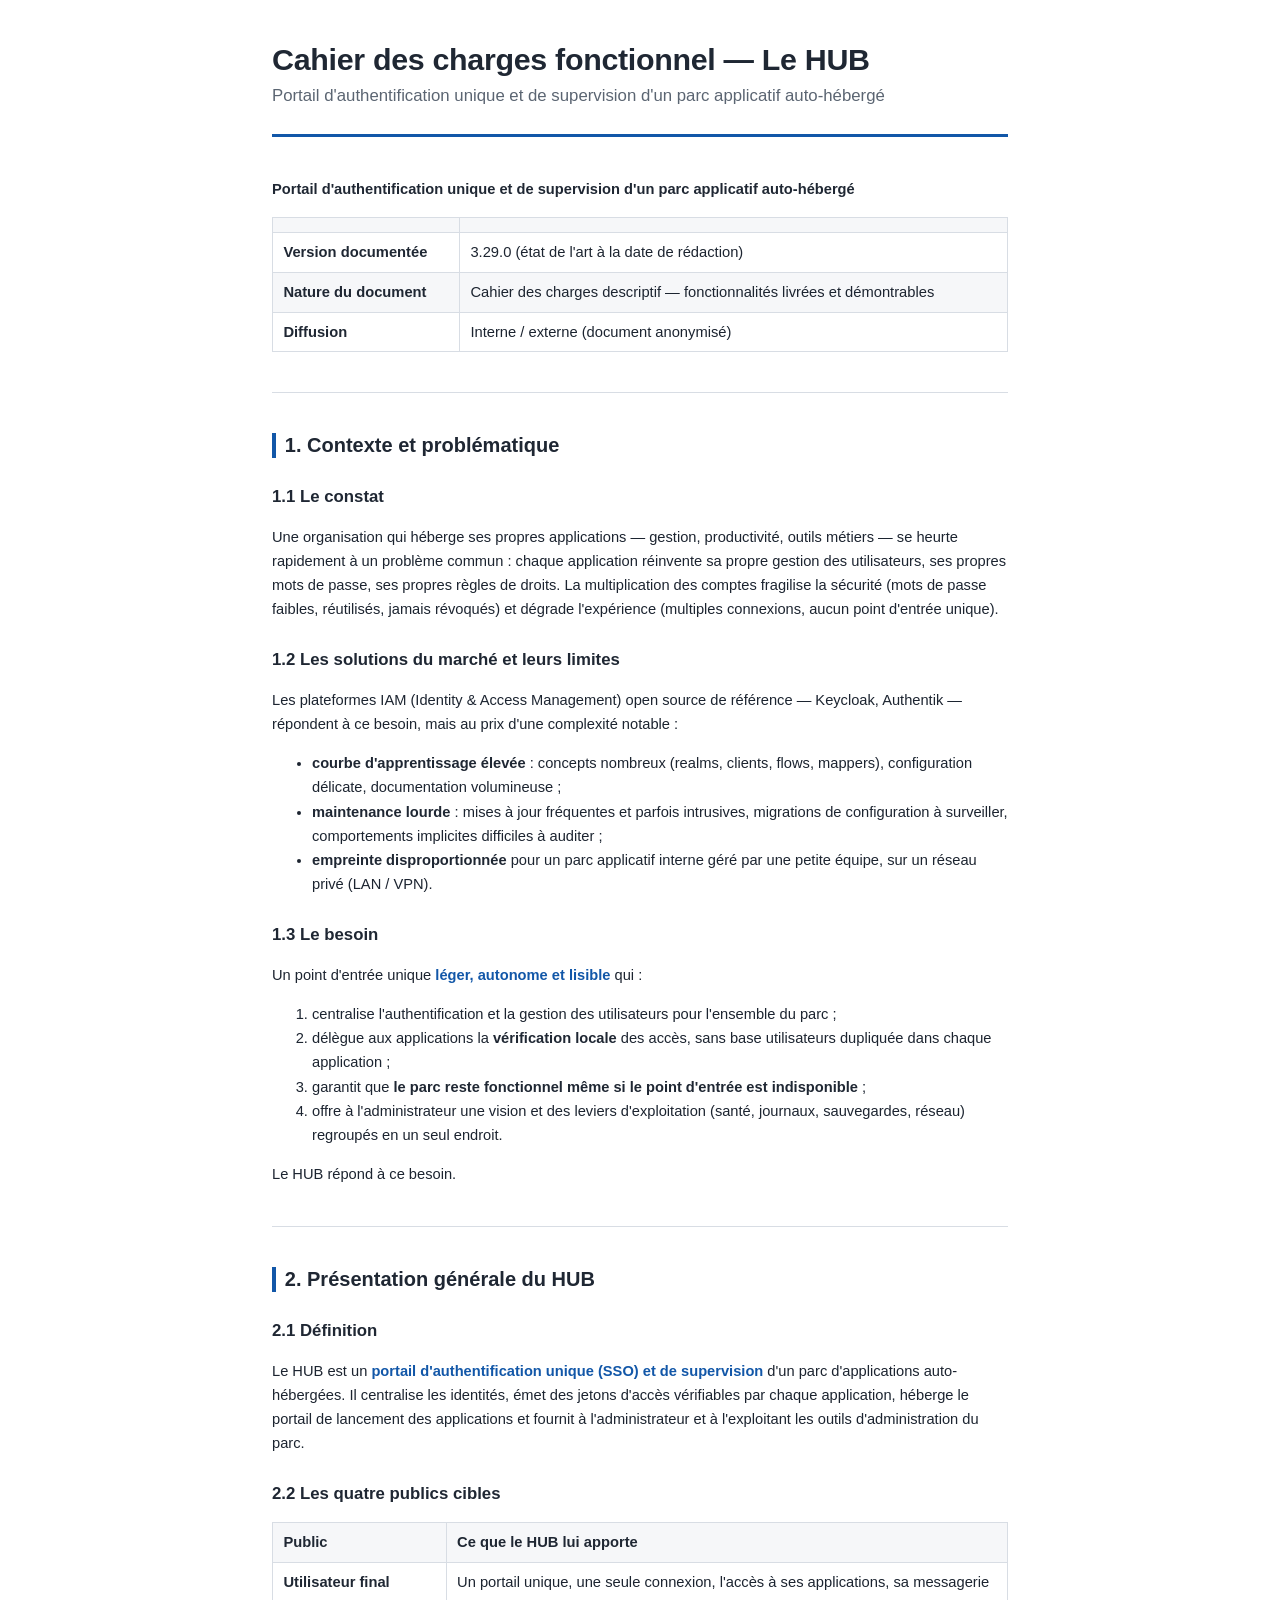
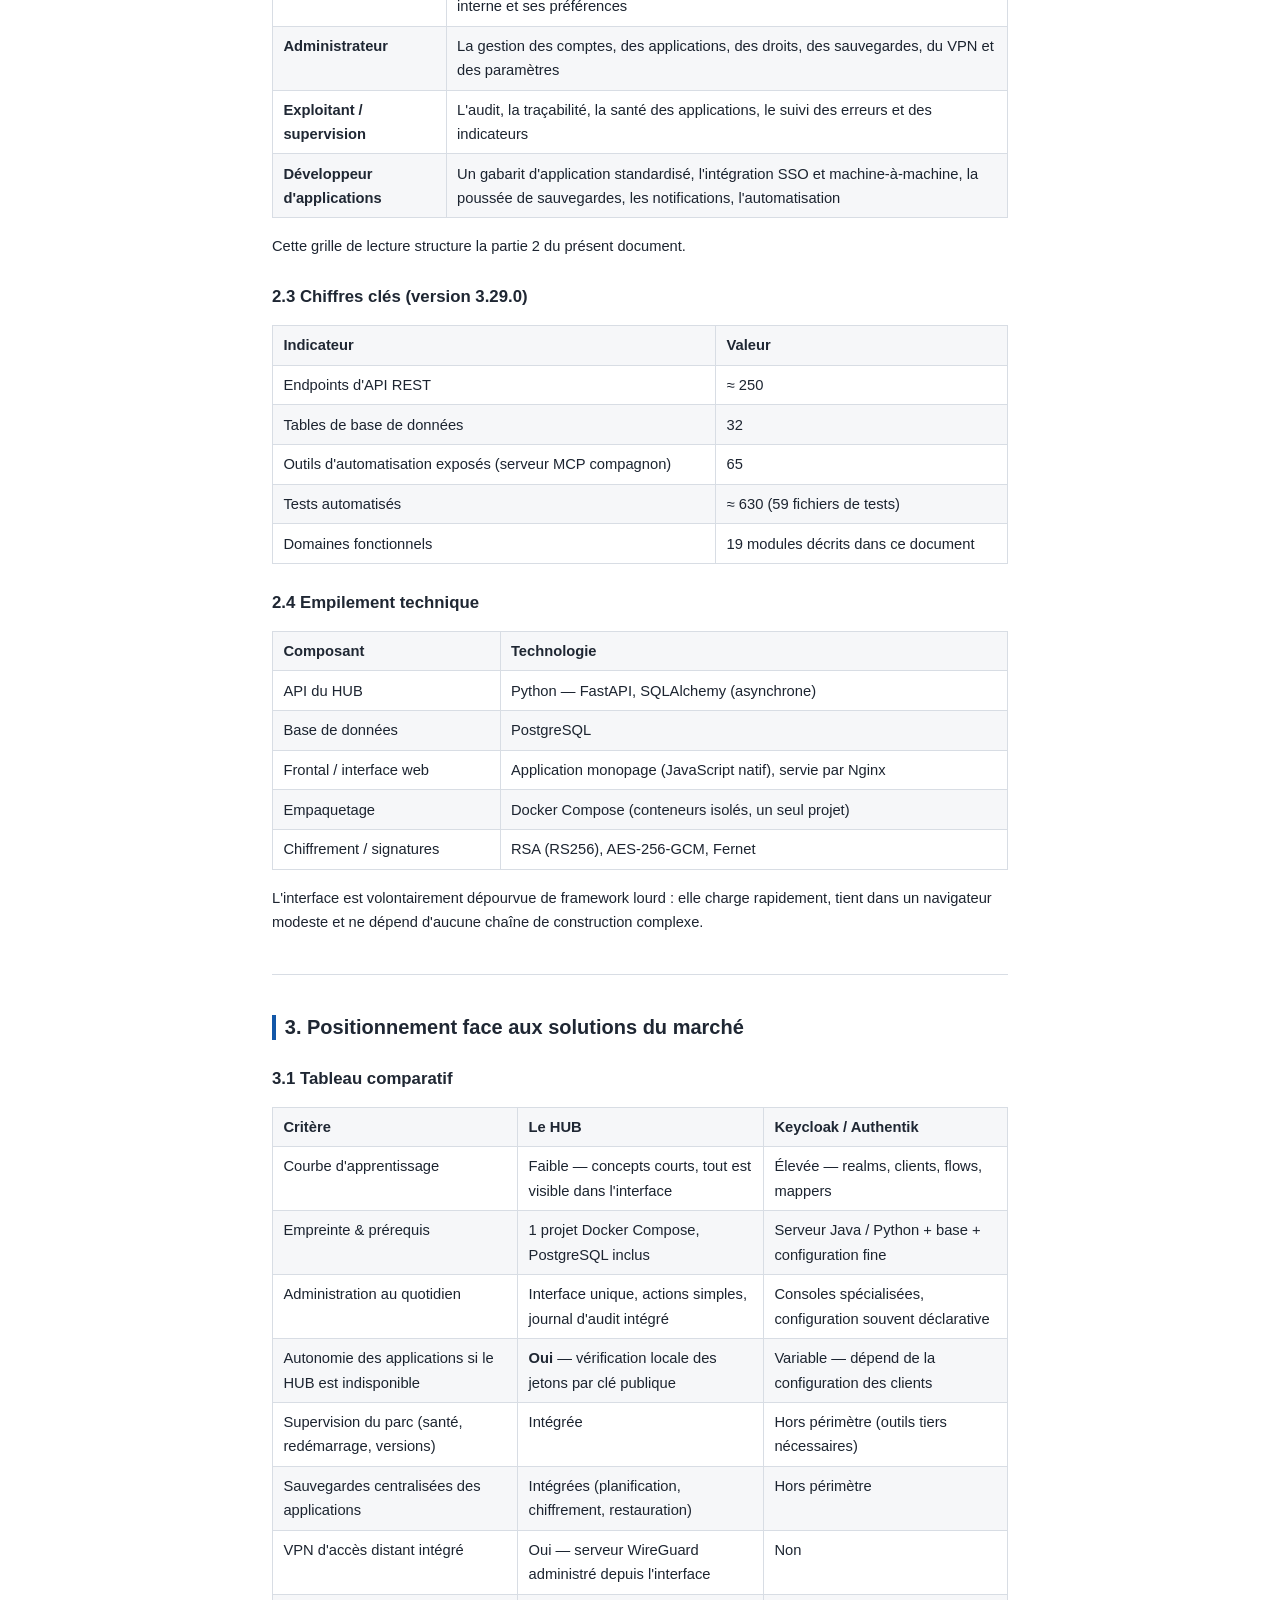
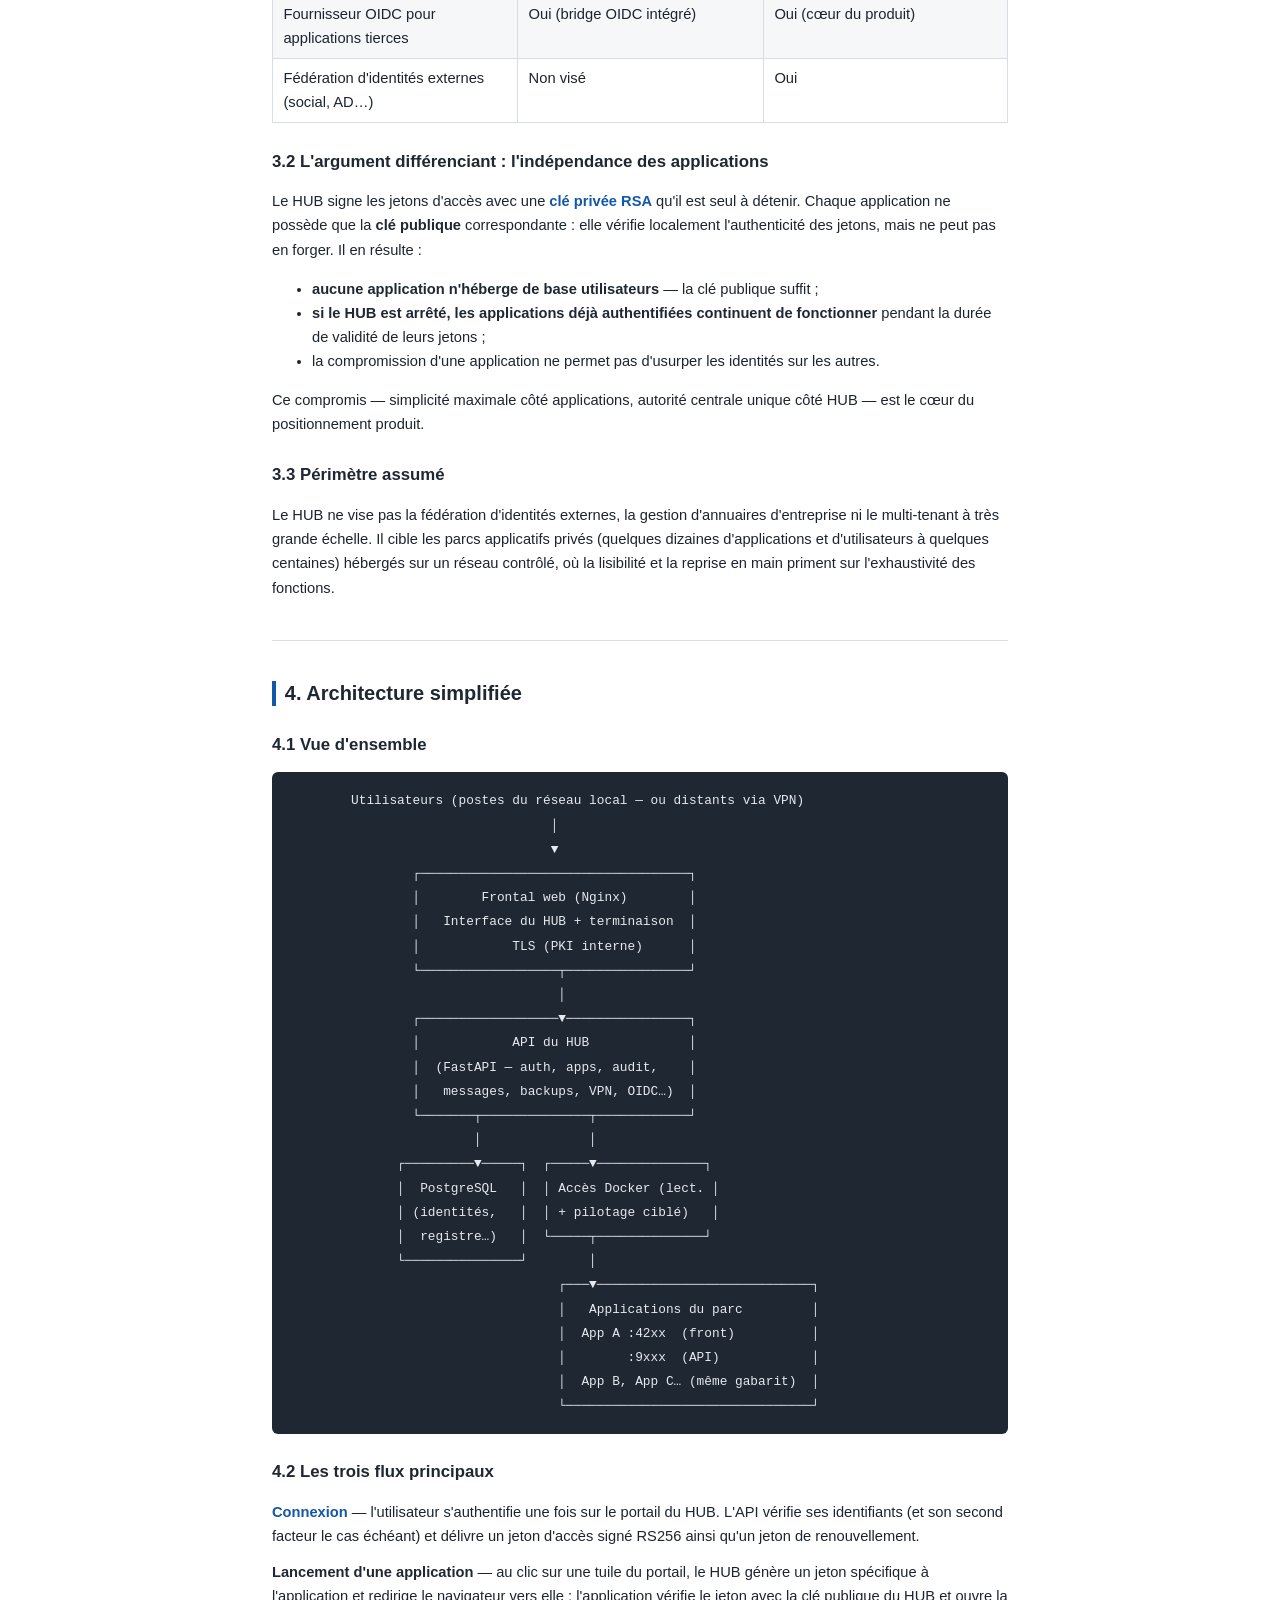
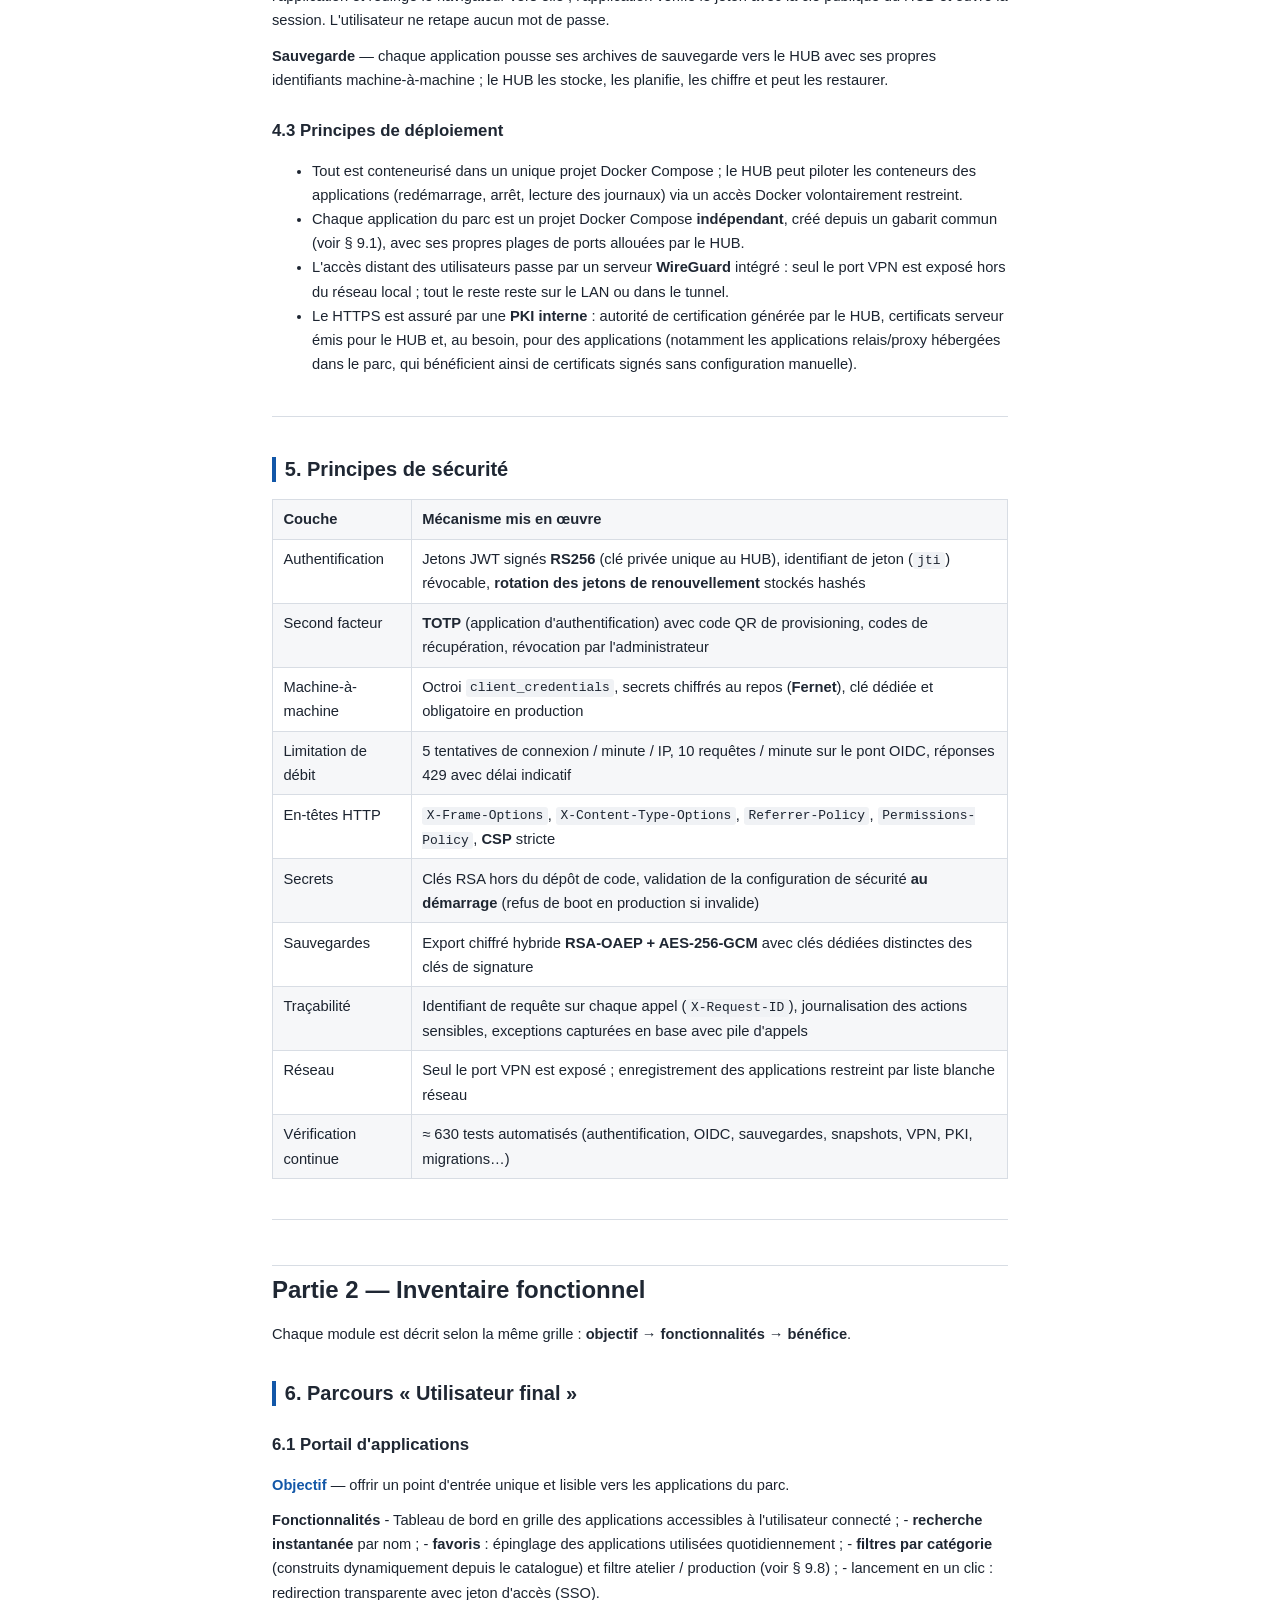
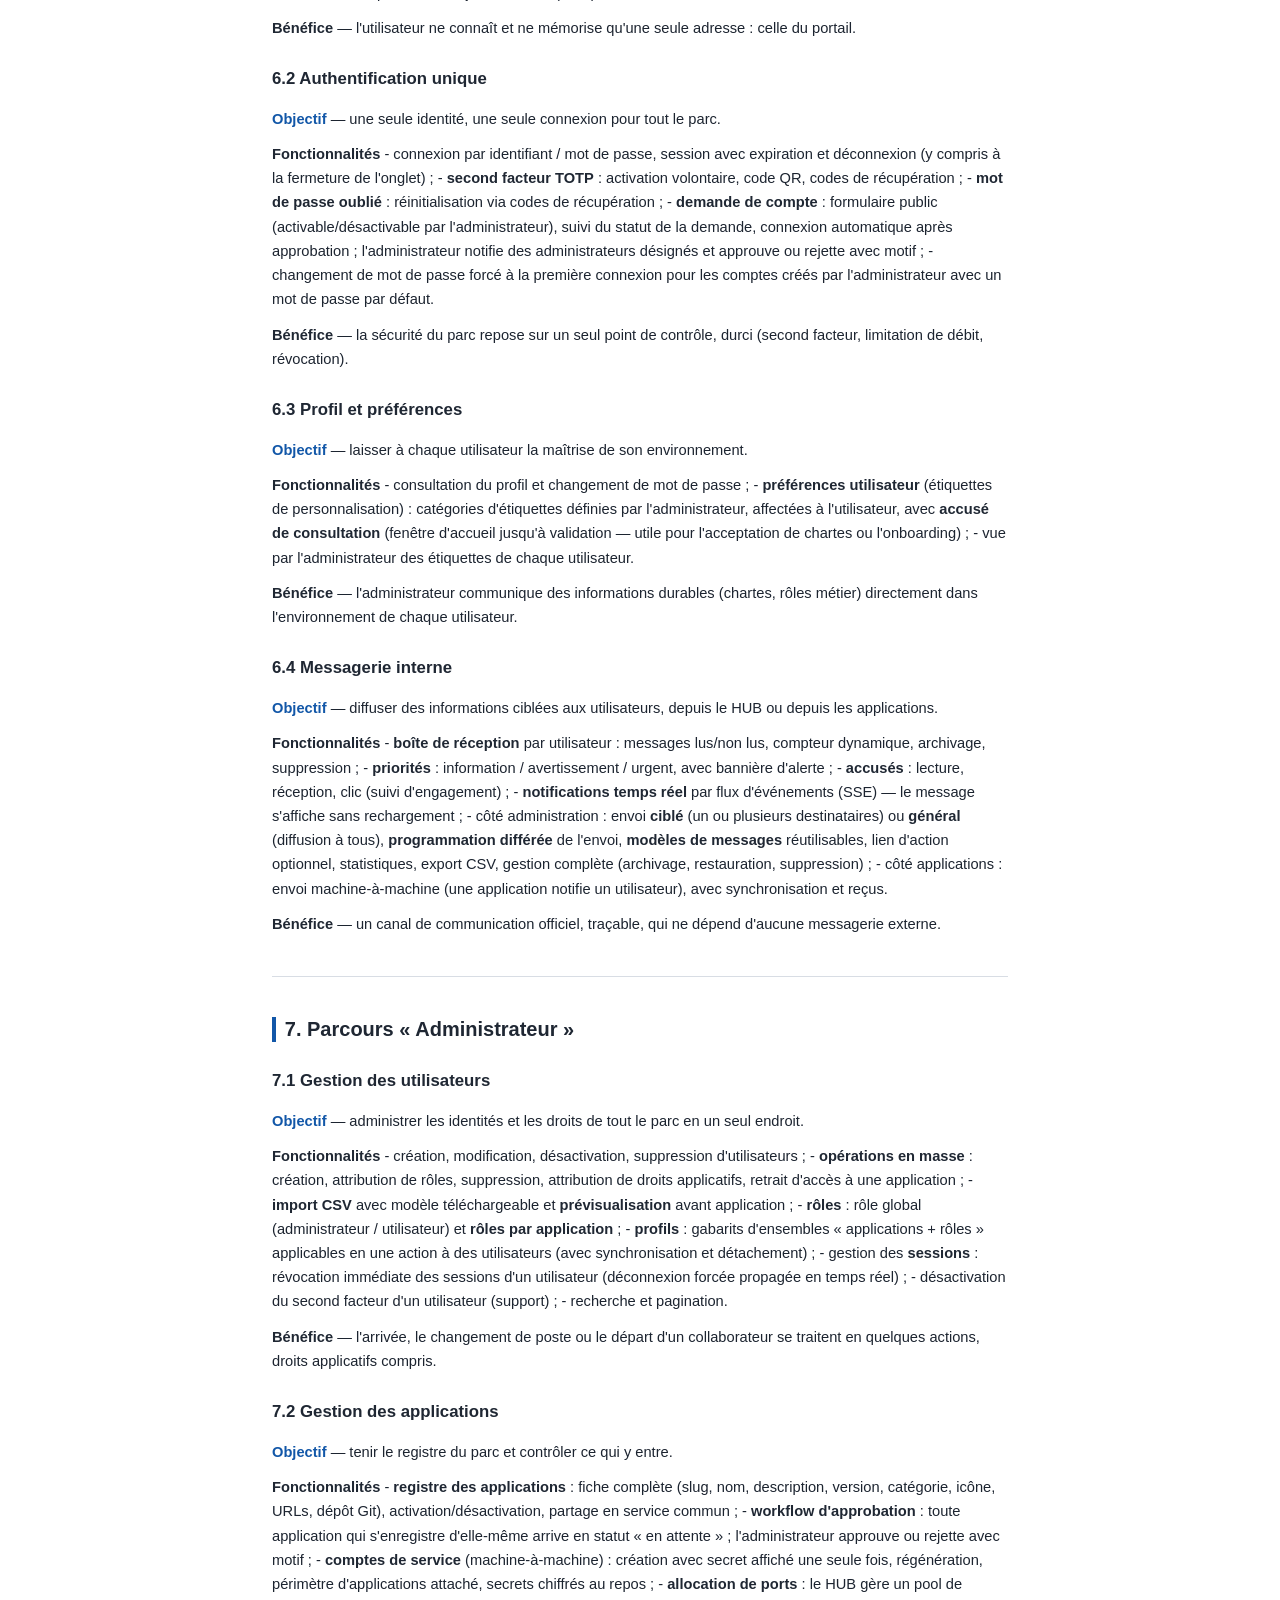
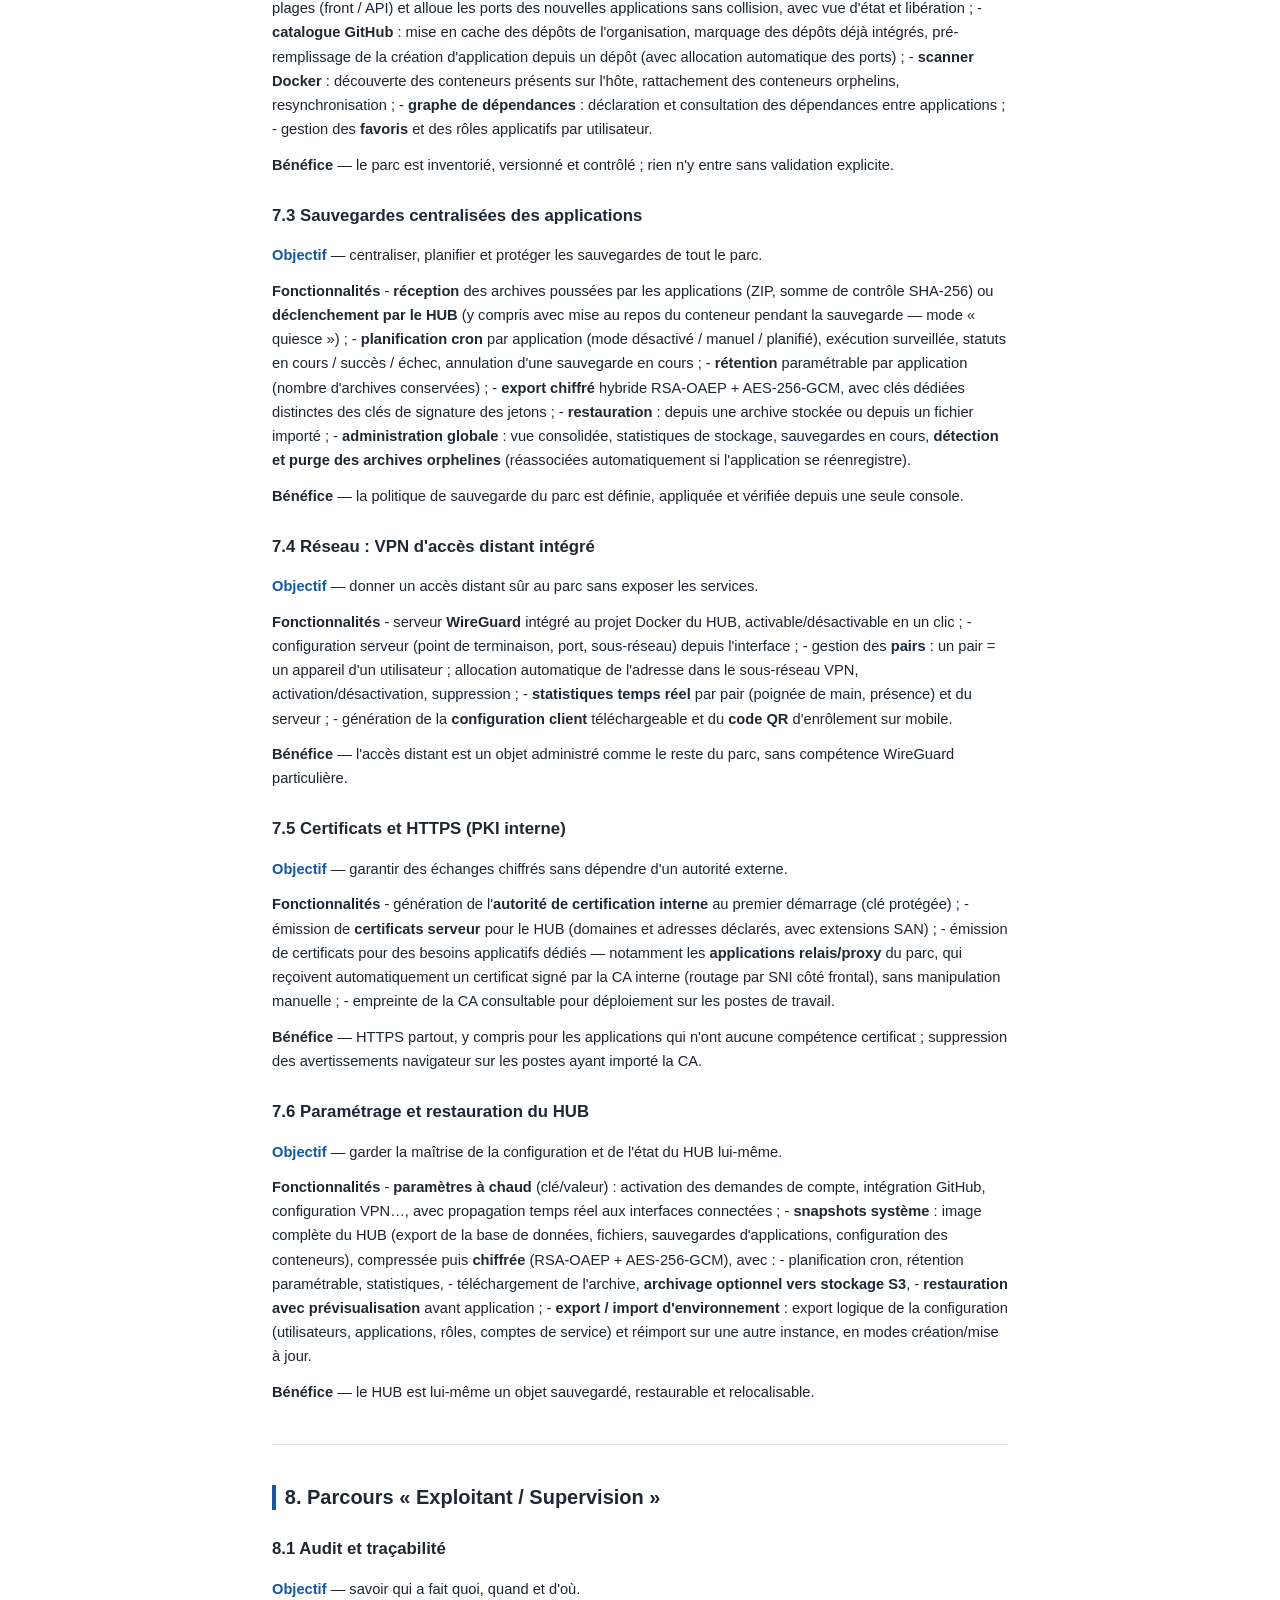
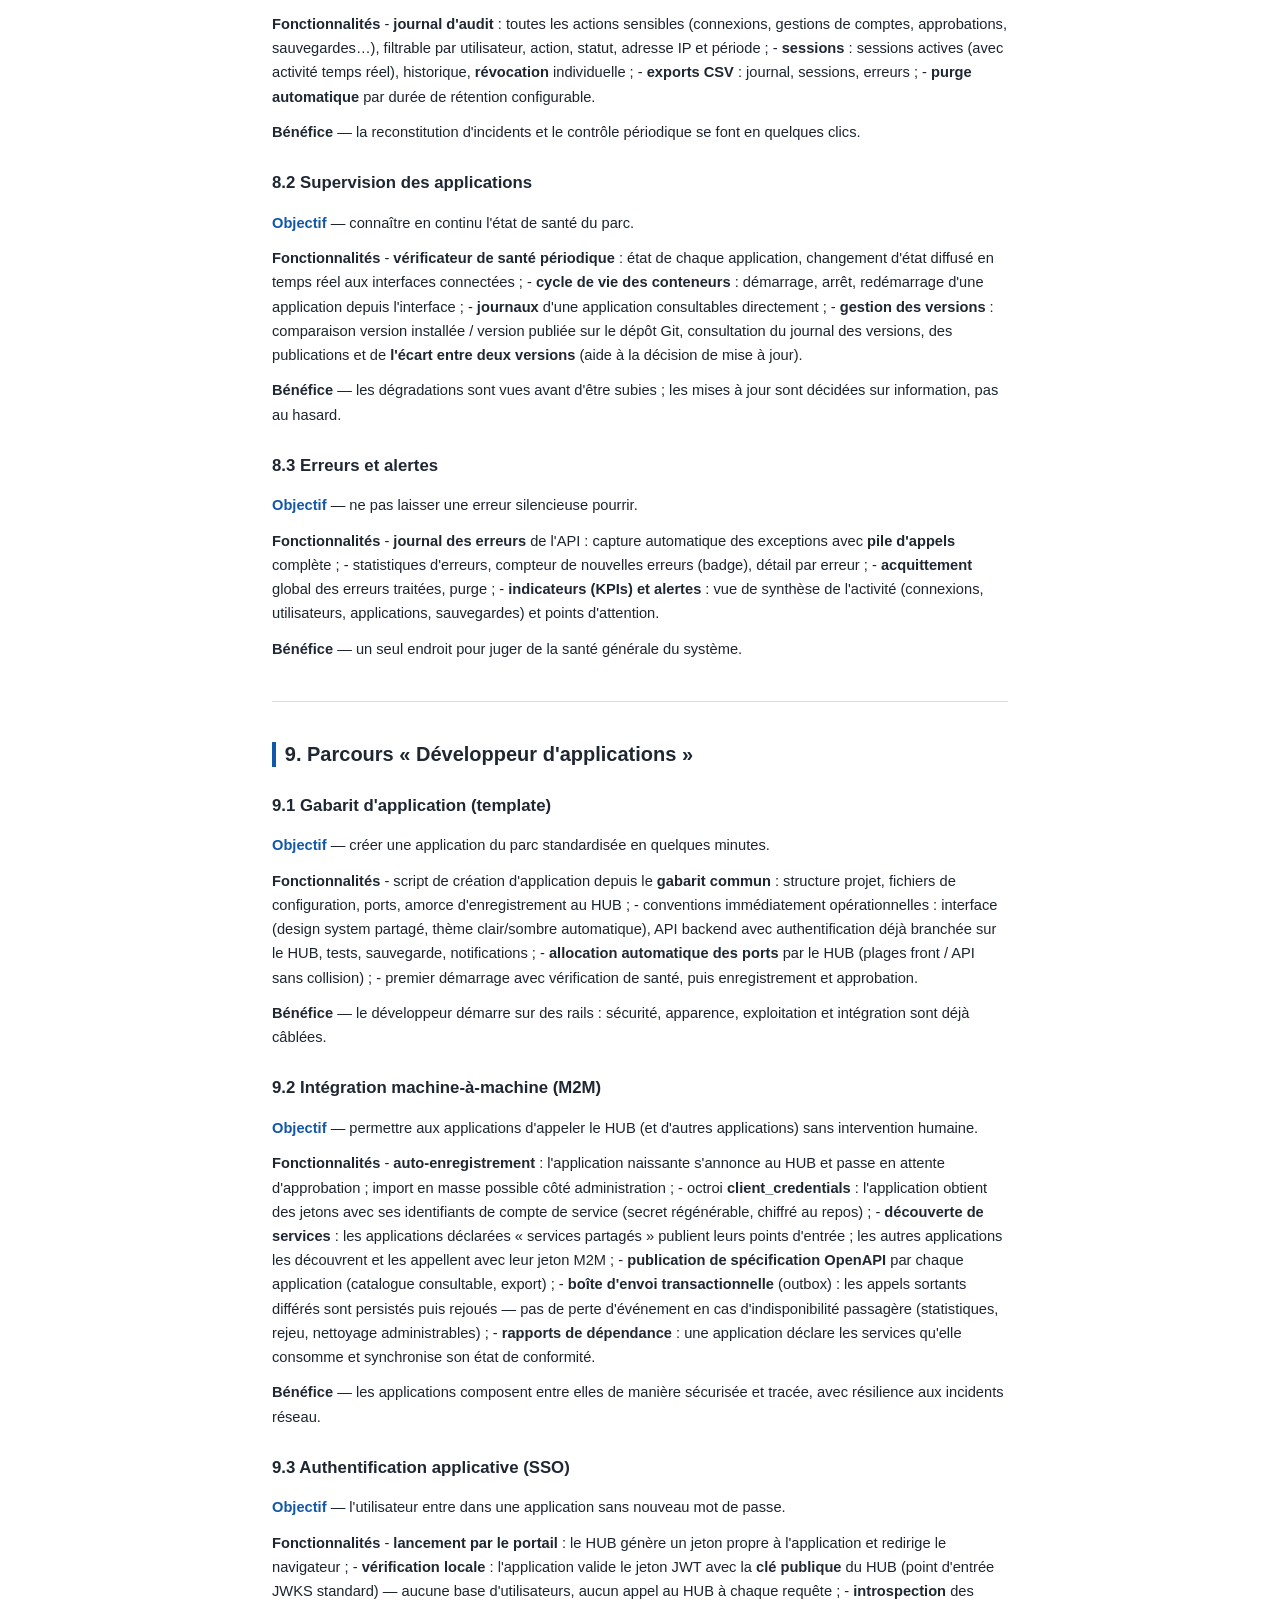
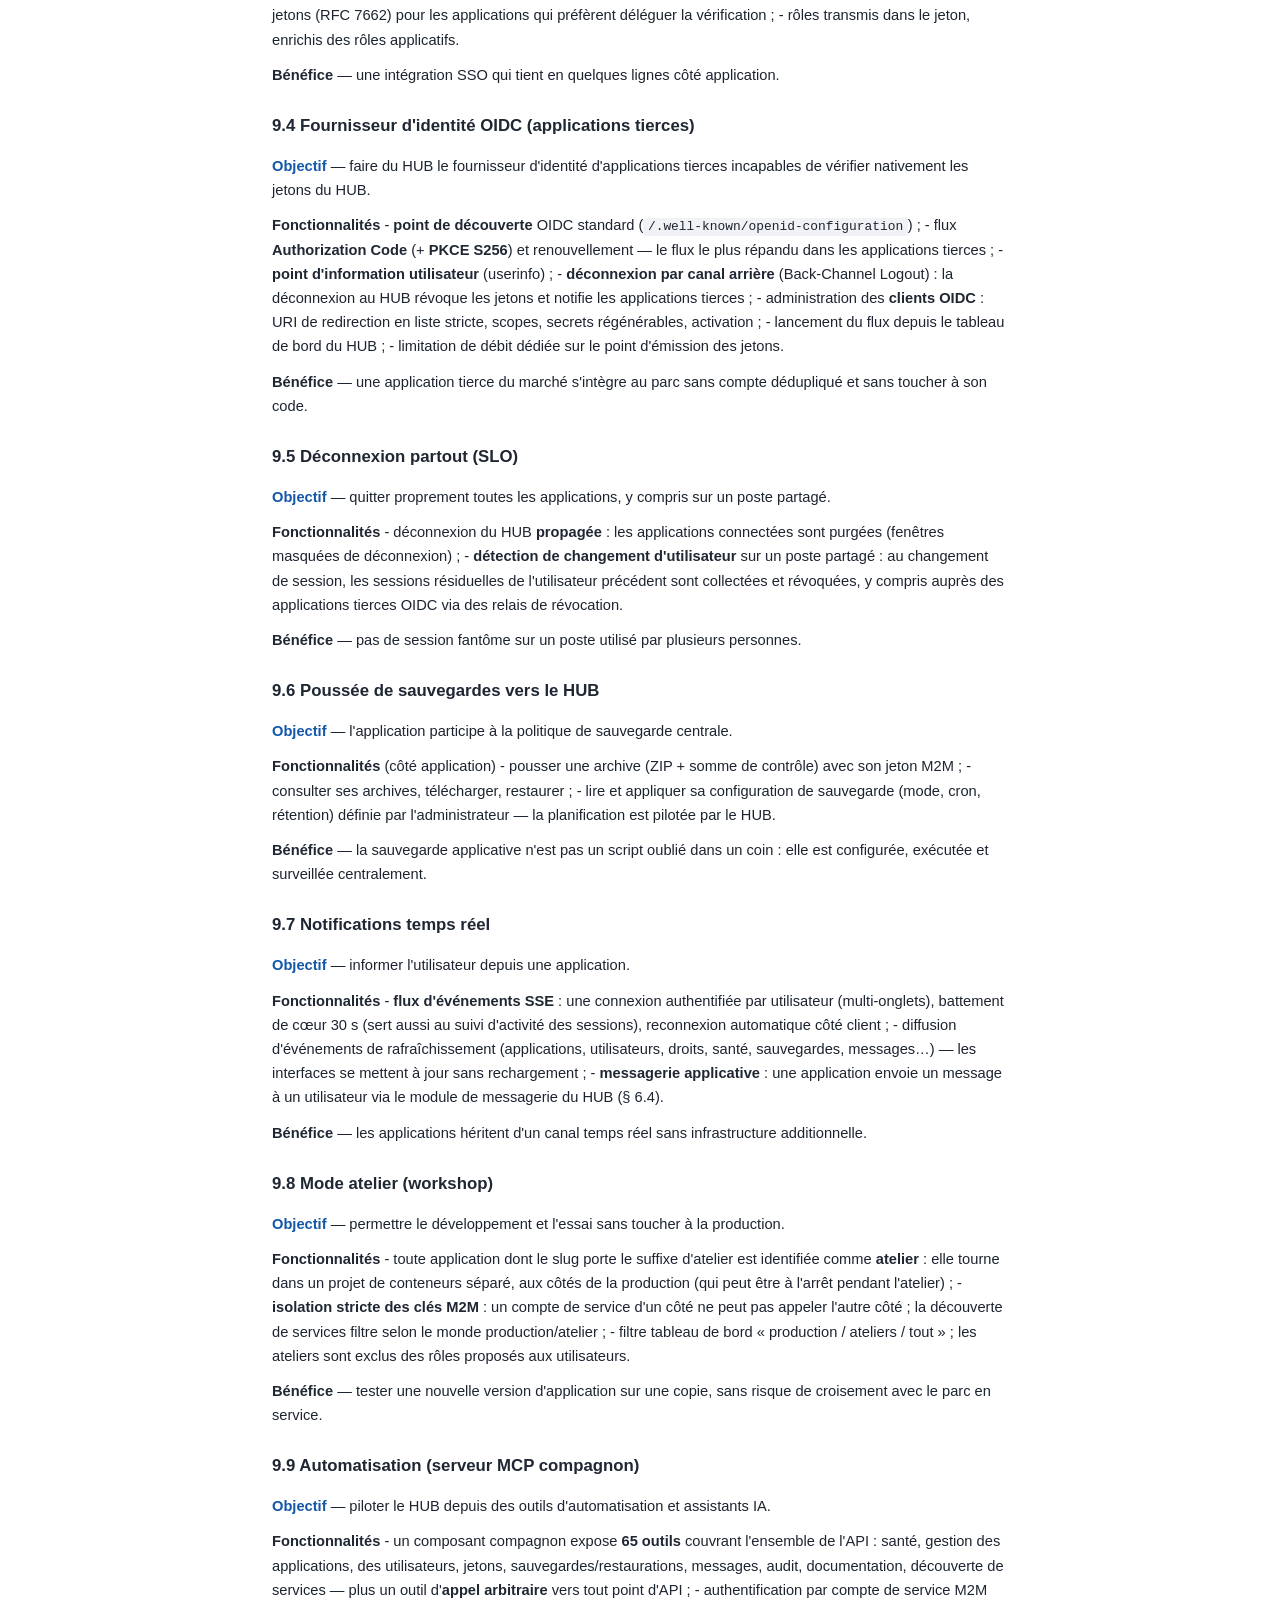
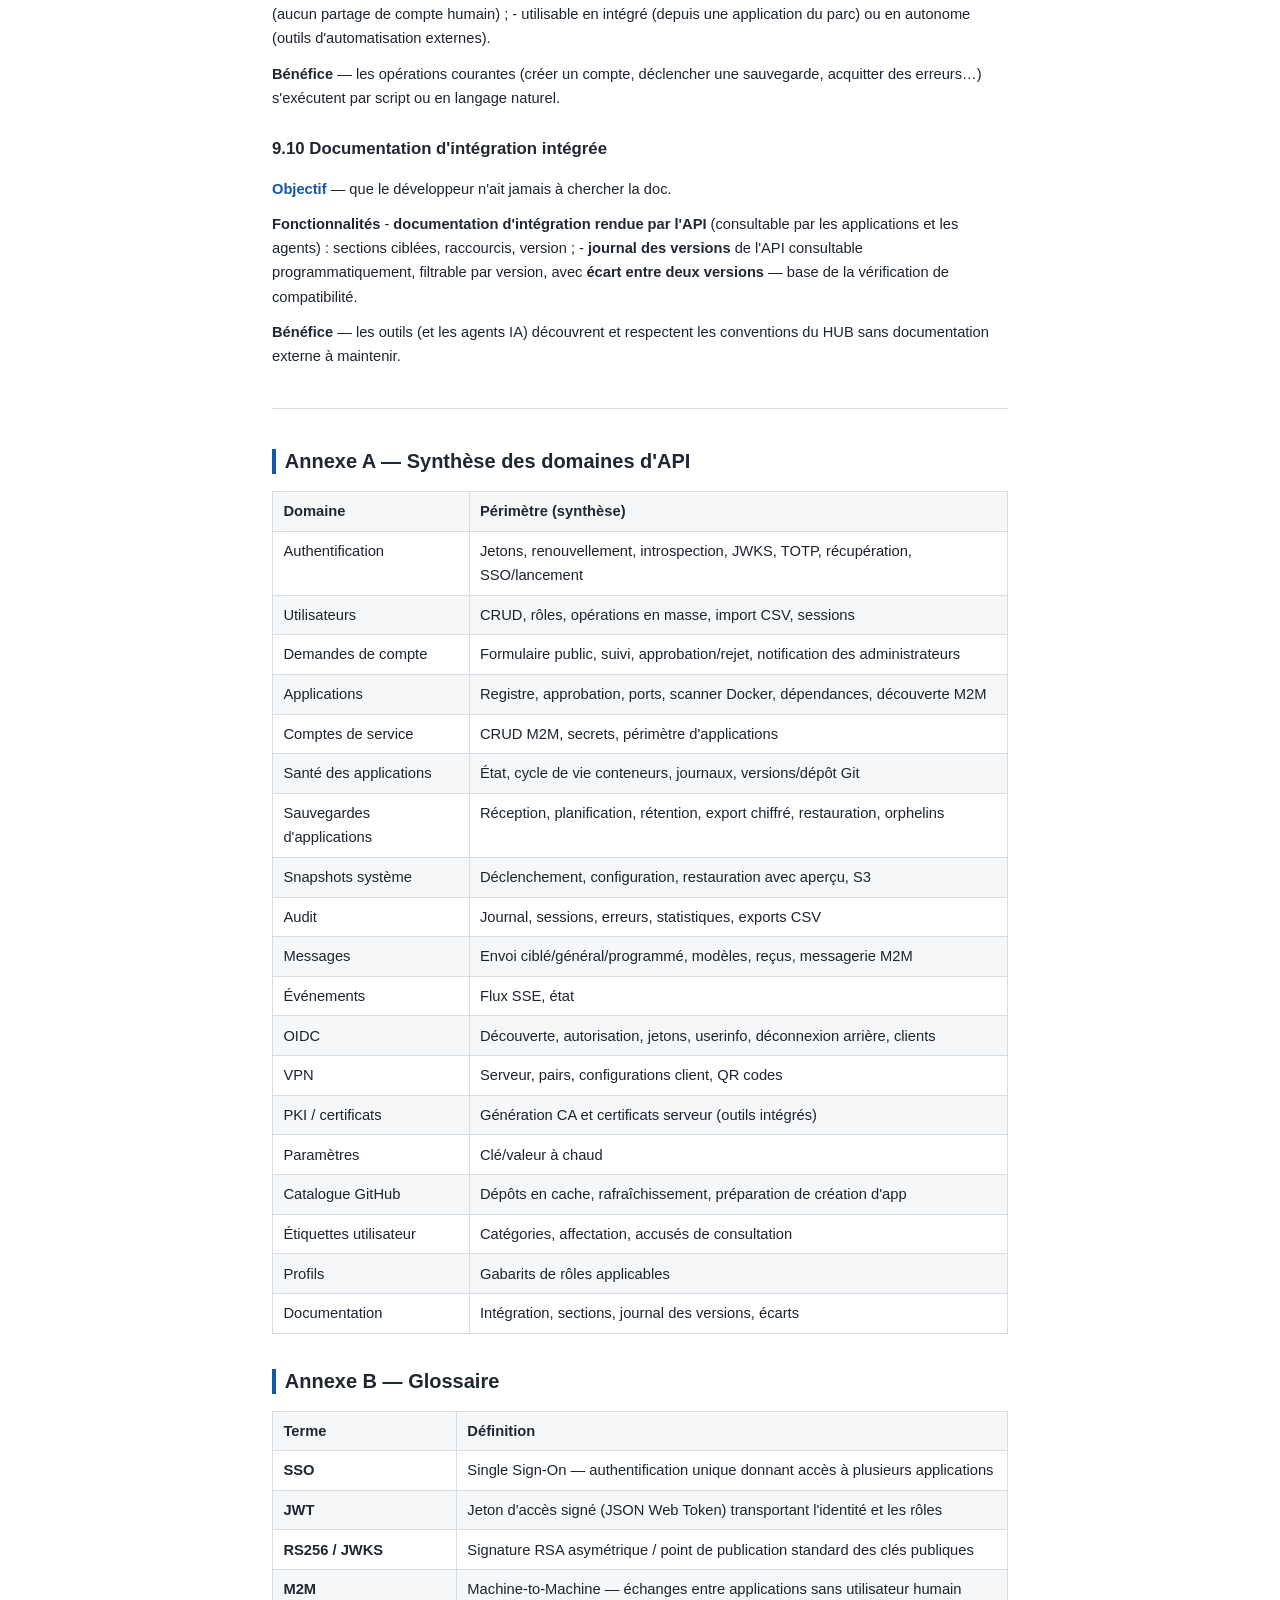
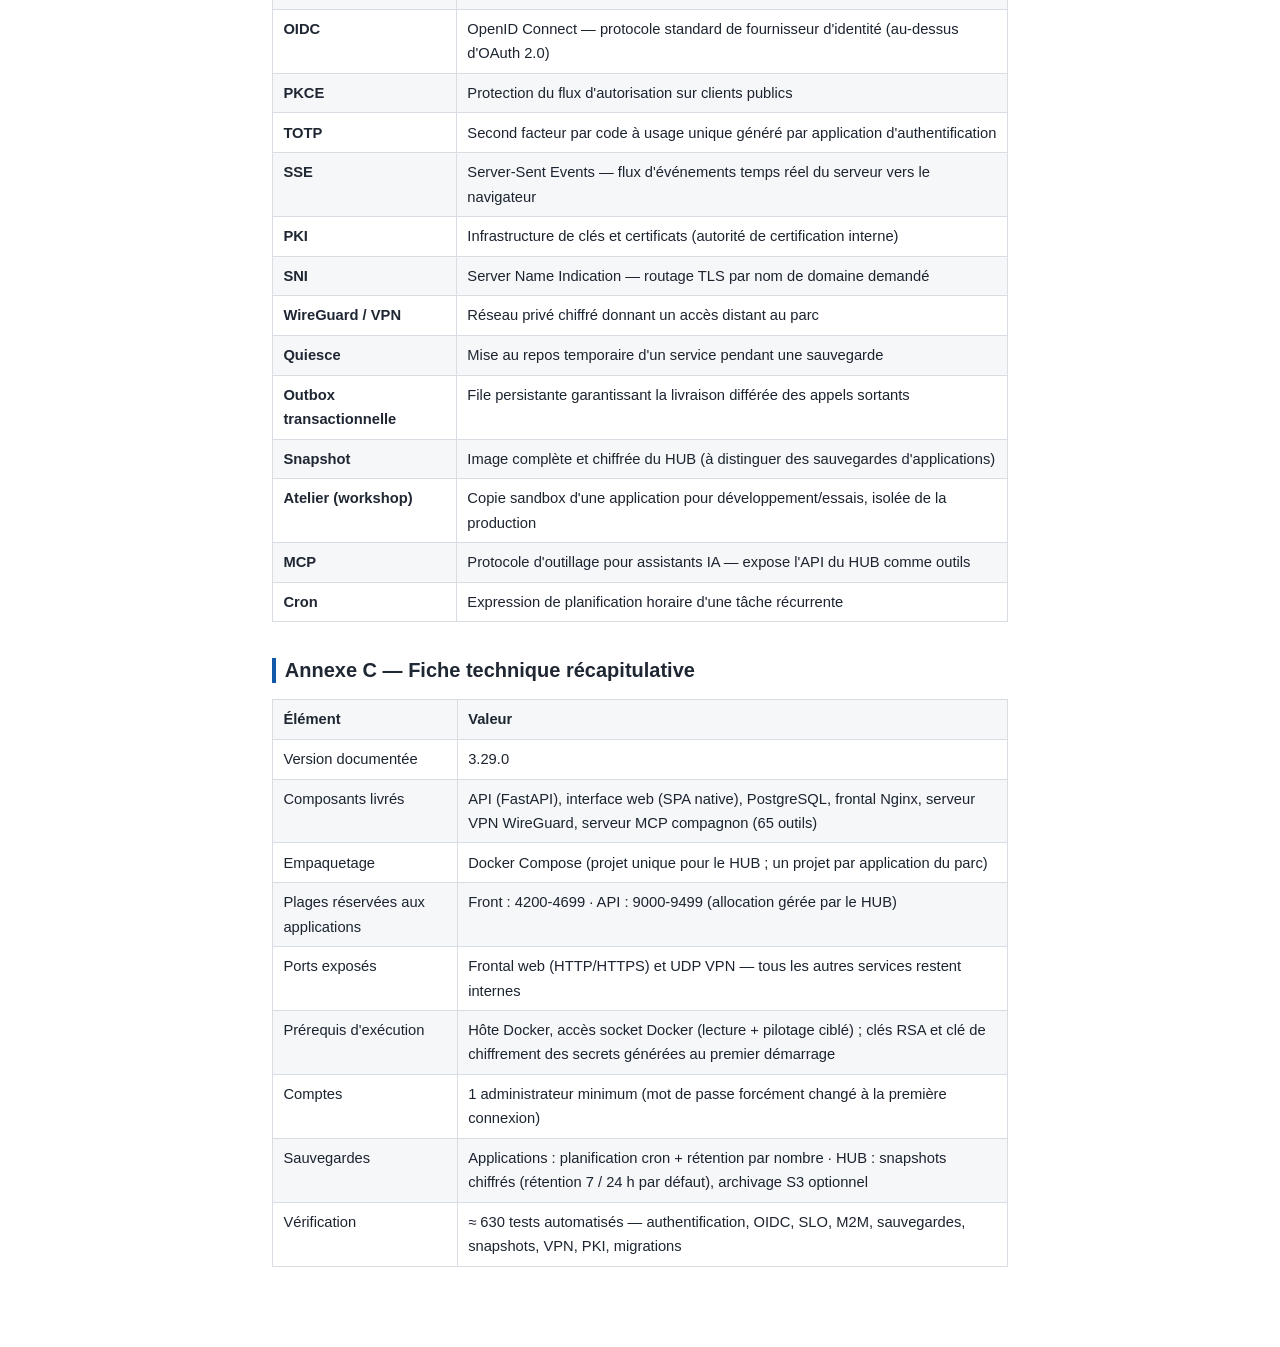
==== docs/CAHIER_DES_CHARGES.html @ efd74989 "docs: cahier des charges fonctionnel du HUB v3.29.0 (anonymisé) + build HTML autonome" ====
<!DOCTYPE html>
<html lang="fr">
<head>
<meta charset="utf-8">
<meta name="viewport" content="width=device-width, initial-scale=1">
<title>Cahier des charges fonctionnel — Le HUB</title>
<style>
:root {
  --bg: #ffffff; --surface: #f6f7f9; --text: #1c2430; --muted: #5b6572;
  --accent: #1257a8; --accent-soft: #e8f0fa; --border: #d8dde4;
  --code-bg: #f0f2f5; --dark: #1f2733;
}
* { box-sizing: border-box; }
html { scroll-behavior: smooth; }
body {
  margin: 0; color: var(--text); background: var(--bg);
  font: 11pt/1.65 -apple-system, "Segoe UI", Roboto, "Helvetica Neue", Arial, sans-serif;
}
.page { max-width: 52rem; margin: 0 auto; padding: 2.5rem 3rem 4rem; }
header.doc {
  border-bottom: 3px solid var(--accent); margin-bottom: 2.5rem; padding-bottom: 1.5rem;
}
header.doc h1 { margin: 0 0 .25rem; font-size: 1.9rem; letter-spacing: -.01em; }
header.doc .subtitle { color: var(--muted); font-size: 1.05rem; margin: 0; }
h1, h2, h3, h4 { line-height: 1.25; color: var(--dark); }
h1 { font-size: 1.5rem; margin-top: 2.8rem; padding-top: .6rem; border-top: 1px solid var(--border); }
header.doc h1 { border: none; padding: 0; }
h2 { font-size: 1.25rem; margin-top: 2.2rem; padding-left: .55rem; border-left: 4px solid var(--accent); }
h3 { font-size: 1.05rem; margin-top: 1.8rem; }
h3 + p strong:first-child { color: var(--accent); }
p { margin: .7rem 0; }
table { border-collapse: collapse; width: 100%; margin: 1rem 0; font-size: .92rem; }
th, td { border: 1px solid var(--border); padding: .45rem .65rem; text-align: left; vertical-align: top; }
th { background: var(--surface); color: var(--dark); }
tr:nth-child(even) td { background: var(--surface); }
code { font: .88em/1.5 ui-monospace, "Cascadia Mono", Consolas, monospace; background: var(--code-bg); padding: .1em .35em; border-radius: 3px; }
pre { background: var(--dark); color: #e6e9ee; padding: 1rem 1.1rem; border-radius: 6px; overflow-x: auto; page-break-inside: avoid; }
pre code { background: none; color: inherit; padding: 0; font-size: .8rem; line-height: 1.45; }
blockquote { margin: 1rem 0; padding: .6rem 1rem; border-left: 4px solid var(--border); color: var(--muted); background: var(--surface); }
hr { border: none; border-top: 1px solid var(--border); margin: 2.5rem 0; }
strong { color: var(--dark); }
@media print {
  body { font-size: 10pt; }
  .page { padding: 0; max-width: none; }
  h1, h2, h3 { break-after: avoid; }
  table, pre { break-inside: avoid; }
}
</style>
</head>
<body>
<div class="page">
<header class="doc">
  <h1>Cahier des charges fonctionnel — Le HUB</h1>
  <p class="subtitle">Portail d'authentification unique et de supervision d'un parc applicatif auto-hébergé</p>
</header>
<p><strong>Portail d'authentification unique et de supervision d'un parc applicatif auto-hébergé</strong></p>
<table>
<thead>
<tr>
<th></th>
<th></th>
</tr>
</thead>
<tbody>
<tr>
<td><strong>Version documentée</strong></td>
<td>3.29.0 (état de l'art à la date de rédaction)</td>
</tr>
<tr>
<td><strong>Nature du document</strong></td>
<td>Cahier des charges descriptif — fonctionnalités livrées et démontrables</td>
</tr>
<tr>
<td><strong>Diffusion</strong></td>
<td>Interne / externe (document anonymisé)</td>
</tr>
</tbody>
</table>
<hr>
<h2>1. Contexte et problématique</h2>
<h3>1.1 Le constat</h3>
<p>Une organisation qui héberge ses propres applications — gestion, productivité, outils
métiers — se heurte rapidement à un problème commun : chaque application réinvente sa
propre gestion des utilisateurs, ses propres mots de passe, ses propres règles de droits.
La multiplication des comptes fragilise la sécurité (mots de passe faibles, réutilisés,
jamais révoqués) et dégrade l'expérience (multiples connexions, aucun point d'entrée
unique).</p>
<h3>1.2 Les solutions du marché et leurs limites</h3>
<p>Les plateformes IAM (Identity &amp; Access Management) open source de référence — Keycloak,
Authentik — répondent à ce besoin, mais au prix d'une complexité notable :</p>
<ul>
<li><strong>courbe d'apprentissage élevée</strong> : concepts nombreux (realms, clients, flows,
  mappers), configuration délicate, documentation volumineuse ;</li>
<li><strong>maintenance lourde</strong> : mises à jour fréquentes et parfois intrusives, migrations de
  configuration à surveiller, comportements implicites difficiles à auditer ;</li>
<li><strong>empreinte disproportionnée</strong> pour un parc applicatif interne géré par une petite
  équipe, sur un réseau privé (LAN / VPN).</li>
</ul>
<h3>1.3 Le besoin</h3>
<p>Un point d'entrée unique <strong>léger, autonome et lisible</strong> qui :</p>
<ol>
<li>centralise l'authentification et la gestion des utilisateurs pour l'ensemble du parc ;</li>
<li>délègue aux applications la <strong>vérification locale</strong> des accès, sans base utilisateurs
   dupliquée dans chaque application ;</li>
<li>garantit que <strong>le parc reste fonctionnel même si le point d'entrée est indisponible</strong> ;</li>
<li>offre à l'administrateur une vision et des leviers d'exploitation (santé, journaux,
   sauvegardes, réseau) regroupés en un seul endroit.</li>
</ol>
<p>Le HUB répond à ce besoin.</p>
<hr>
<h2>2. Présentation générale du HUB</h2>
<h3>2.1 Définition</h3>
<p>Le HUB est un <strong>portail d'authentification unique (SSO) et de supervision</strong> d'un parc
d'applications auto-hébergées. Il centralise les identités, émet des jetons d'accès
vérifiables par chaque application, héberge le portail de lancement des applications et
fournit à l'administrateur et à l'exploitant les outils d'administration du parc.</p>
<h3>2.2 Les quatre publics cibles</h3>
<table>
<thead>
<tr>
<th>Public</th>
<th>Ce que le HUB lui apporte</th>
</tr>
</thead>
<tbody>
<tr>
<td><strong>Utilisateur final</strong></td>
<td>Un portail unique, une seule connexion, l'accès à ses applications, sa messagerie interne et ses préférences</td>
</tr>
<tr>
<td><strong>Administrateur</strong></td>
<td>La gestion des comptes, des applications, des droits, des sauvegardes, du VPN et des paramètres</td>
</tr>
<tr>
<td><strong>Exploitant / supervision</strong></td>
<td>L'audit, la traçabilité, la santé des applications, le suivi des erreurs et des indicateurs</td>
</tr>
<tr>
<td><strong>Développeur d'applications</strong></td>
<td>Un gabarit d'application standardisé, l'intégration SSO et machine-à-machine, la poussée de sauvegardes, les notifications, l'automatisation</td>
</tr>
</tbody>
</table>
<p>Cette grille de lecture structure la partie 2 du présent document.</p>
<h3>2.3 Chiffres clés (version 3.29.0)</h3>
<table>
<thead>
<tr>
<th>Indicateur</th>
<th>Valeur</th>
</tr>
</thead>
<tbody>
<tr>
<td>Endpoints d'API REST</td>
<td>≈ 250</td>
</tr>
<tr>
<td>Tables de base de données</td>
<td>32</td>
</tr>
<tr>
<td>Outils d'automatisation exposés (serveur MCP compagnon)</td>
<td>65</td>
</tr>
<tr>
<td>Tests automatisés</td>
<td>≈ 630 (59 fichiers de tests)</td>
</tr>
<tr>
<td>Domaines fonctionnels</td>
<td>19 modules décrits dans ce document</td>
</tr>
</tbody>
</table>
<h3>2.4 Empilement technique</h3>
<table>
<thead>
<tr>
<th>Composant</th>
<th>Technologie</th>
</tr>
</thead>
<tbody>
<tr>
<td>API du HUB</td>
<td>Python — FastAPI, SQLAlchemy (asynchrone)</td>
</tr>
<tr>
<td>Base de données</td>
<td>PostgreSQL</td>
</tr>
<tr>
<td>Frontal / interface web</td>
<td>Application monopage (JavaScript natif), servie par Nginx</td>
</tr>
<tr>
<td>Empaquetage</td>
<td>Docker Compose (conteneurs isolés, un seul projet)</td>
</tr>
<tr>
<td>Chiffrement / signatures</td>
<td>RSA (RS256), AES-256-GCM, Fernet</td>
</tr>
</tbody>
</table>
<p>L'interface est volontairement dépourvue de framework lourd : elle charge rapidement,
tient dans un navigateur modeste et ne dépend d'aucune chaîne de construction complexe.</p>
<hr>
<h2>3. Positionnement face aux solutions du marché</h2>
<h3>3.1 Tableau comparatif</h3>
<table>
<thead>
<tr>
<th>Critère</th>
<th>Le HUB</th>
<th>Keycloak / Authentik</th>
</tr>
</thead>
<tbody>
<tr>
<td>Courbe d'apprentissage</td>
<td>Faible — concepts courts, tout est visible dans l'interface</td>
<td>Élevée — realms, clients, flows, mappers</td>
</tr>
<tr>
<td>Empreinte &amp; prérequis</td>
<td>1 projet Docker Compose, PostgreSQL inclus</td>
<td>Serveur Java / Python + base + configuration fine</td>
</tr>
<tr>
<td>Administration au quotidien</td>
<td>Interface unique, actions simples, journal d'audit intégré</td>
<td>Consoles spécialisées, configuration souvent déclarative</td>
</tr>
<tr>
<td>Autonomie des applications si le HUB est indisponible</td>
<td><strong>Oui</strong> — vérification locale des jetons par clé publique</td>
<td>Variable — dépend de la configuration des clients</td>
</tr>
<tr>
<td>Supervision du parc (santé, redémarrage, versions)</td>
<td>Intégrée</td>
<td>Hors périmètre (outils tiers nécessaires)</td>
</tr>
<tr>
<td>Sauvegardes centralisées des applications</td>
<td>Intégrées (planification, chiffrement, restauration)</td>
<td>Hors périmètre</td>
</tr>
<tr>
<td>VPN d'accès distant intégré</td>
<td>Oui — serveur WireGuard administré depuis l'interface</td>
<td>Non</td>
</tr>
<tr>
<td>Fournisseur OIDC pour applications tierces</td>
<td>Oui (bridge OIDC intégré)</td>
<td>Oui (cœur du produit)</td>
</tr>
<tr>
<td>Fédération d'identités externes (social, AD…)</td>
<td>Non visé</td>
<td>Oui</td>
</tr>
</tbody>
</table>
<h3>3.2 L'argument différenciant : l'indépendance des applications</h3>
<p>Le HUB signe les jetons d'accès avec une <strong>clé privée RSA</strong> qu'il est seul à détenir.
Chaque application ne possède que la <strong>clé publique</strong> correspondante : elle vérifie
localement l'authenticité des jetons, mais ne peut pas en forger. Il en résulte :</p>
<ul>
<li><strong>aucune application n'héberge de base utilisateurs</strong> — la clé publique suffit ;</li>
<li><strong>si le HUB est arrêté, les applications déjà authentifiées continuent de fonctionner</strong>
  pendant la durée de validité de leurs jetons ;</li>
<li>la compromission d'une application ne permet pas d'usurper les identités sur les autres.</li>
</ul>
<p>Ce compromis — simplicité maximale côté applications, autorité centrale unique côté HUB —
est le cœur du positionnement produit.</p>
<h3>3.3 Périmètre assumé</h3>
<p>Le HUB ne vise pas la fédération d'identités externes, la gestion d'annuaires d'entreprise
ni le multi-tenant à très grande échelle. Il cible les parcs applicatifs privés (quelques
dizaines d'applications et d'utilisateurs à quelques centaines) hébergés sur un réseau
contrôlé, où la lisibilité et la reprise en main priment sur l'exhaustivité des fonctions.</p>
<hr>
<h2>4. Architecture simplifiée</h2>
<h3>4.1 Vue d'ensemble</h3>
<pre><code>        Utilisateurs (postes du réseau local — ou distants via VPN)
                                  │
                                  ▼
                ┌───────────────────────────────────┐
                │        Frontal web (Nginx)        │
                │   Interface du HUB + terminaison  │
                │            TLS (PKI interne)      │
                └──────────────────┬────────────────┘
                                   │
                ┌──────────────────▼────────────────┐
                │            API du HUB             │
                │  (FastAPI — auth, apps, audit,    │
                │   messages, backups, VPN, OIDC…)  │
                └───────┬──────────────┬────────────┘
                        │              │
              ┌─────────▼─────┐  ┌─────▼──────────────┐
              │  PostgreSQL   │  │ Accès Docker (lect. │
              │ (identités,   │  │ + pilotage ciblé)   │
              │  registre…)   │  └─────┬──────────────┘
              └───────────────┘        │
                                   ┌───▼────────────────────────────┐
                                   │   Applications du parc         │
                                   │  App A :42xx  (front)          │
                                   │        :9xxx  (API)            │
                                   │  App B, App C… (même gabarit)  │
                                   └────────────────────────────────┘
</code></pre>
<h3>4.2 Les trois flux principaux</h3>
<p><strong>Connexion</strong> — l'utilisateur s'authentifie une fois sur le portail du HUB. L'API vérifie
ses identifiants (et son second facteur le cas échéant) et délivre un jeton d'accès signé
RS256 ainsi qu'un jeton de renouvellement.</p>
<p><strong>Lancement d'une application</strong> — au clic sur une tuile du portail, le HUB génère un jeton
spécifique à l'application et redirige le navigateur vers elle ; l'application vérifie le
jeton avec la clé publique du HUB et ouvre la session. L'utilisateur ne retape aucun mot
de passe.</p>
<p><strong>Sauvegarde</strong> — chaque application pousse ses archives de sauvegarde vers le HUB avec ses
propres identifiants machine-à-machine ; le HUB les stocke, les planifie, les chiffre et
peut les restaurer.</p>
<h3>4.3 Principes de déploiement</h3>
<ul>
<li>Tout est conteneurisé dans un unique projet Docker Compose ; le HUB peut piloter les
  conteneurs des applications (redémarrage, arrêt, lecture des journaux) via un accès
  Docker volontairement restreint.</li>
<li>Chaque application du parc est un projet Docker Compose <strong>indépendant</strong>, créé depuis un
  gabarit commun (voir § 9.1), avec ses propres plages de ports allouées par le HUB.</li>
<li>L'accès distant des utilisateurs passe par un serveur <strong>WireGuard</strong> intégré : seul le
  port VPN est exposé hors du réseau local ; tout le reste reste sur le LAN ou dans le
  tunnel.</li>
<li>Le HTTPS est assuré par une <strong>PKI interne</strong> : autorité de certification générée par le
  HUB, certificats serveur émis pour le HUB et, au besoin, pour des applications
  (notamment les applications relais/proxy hébergées dans le parc, qui bénéficient ainsi
  de certificats signés sans configuration manuelle).</li>
</ul>
<hr>
<h2>5. Principes de sécurité</h2>
<table>
<thead>
<tr>
<th>Couche</th>
<th>Mécanisme mis en œuvre</th>
</tr>
</thead>
<tbody>
<tr>
<td>Authentification</td>
<td>Jetons JWT signés <strong>RS256</strong> (clé privée unique au HUB), identifiant de jeton (<code>jti</code>) révocable, <strong>rotation des jetons de renouvellement</strong> stockés hashés</td>
</tr>
<tr>
<td>Second facteur</td>
<td><strong>TOTP</strong> (application d'authentification) avec code QR de provisioning, codes de récupération, révocation par l'administrateur</td>
</tr>
<tr>
<td>Machine-à-machine</td>
<td>Octroi <code>client_credentials</code>, secrets chiffrés au repos (<strong>Fernet</strong>), clé dédiée et obligatoire en production</td>
</tr>
<tr>
<td>Limitation de débit</td>
<td>5 tentatives de connexion / minute / IP, 10 requêtes / minute sur le pont OIDC, réponses 429 avec délai indicatif</td>
</tr>
<tr>
<td>En-têtes HTTP</td>
<td><code>X-Frame-Options</code>, <code>X-Content-Type-Options</code>, <code>Referrer-Policy</code>, <code>Permissions-Policy</code>, <strong>CSP</strong> stricte</td>
</tr>
<tr>
<td>Secrets</td>
<td>Clés RSA hors du dépôt de code, validation de la configuration de sécurité <strong>au démarrage</strong> (refus de boot en production si invalide)</td>
</tr>
<tr>
<td>Sauvegardes</td>
<td>Export chiffré hybride <strong>RSA-OAEP + AES-256-GCM</strong> avec clés dédiées distinctes des clés de signature</td>
</tr>
<tr>
<td>Traçabilité</td>
<td>Identifiant de requête sur chaque appel (<code>X-Request-ID</code>), journalisation des actions sensibles, exceptions capturées en base avec pile d'appels</td>
</tr>
<tr>
<td>Réseau</td>
<td>Seul le port VPN est exposé ; enregistrement des applications restreint par liste blanche réseau</td>
</tr>
<tr>
<td>Vérification continue</td>
<td>≈ 630 tests automatisés (authentification, OIDC, sauvegardes, snapshots, VPN, PKI, migrations…)</td>
</tr>
</tbody>
</table>
<hr>
<h1>Partie 2 — Inventaire fonctionnel</h1>
<p>Chaque module est décrit selon la même grille : <strong>objectif → fonctionnalités → bénéfice</strong>.</p>
<h2>6. Parcours « Utilisateur final »</h2>
<h3>6.1 Portail d'applications</h3>
<p><strong>Objectif</strong> — offrir un point d'entrée unique et lisible vers les applications du parc.</p>
<p><strong>Fonctionnalités</strong>
- Tableau de bord en grille des applications accessibles à l'utilisateur connecté ;
- <strong>recherche instantanée</strong> par nom ;
- <strong>favoris</strong> : épinglage des applications utilisées quotidiennement ;
- <strong>filtres par catégorie</strong> (construits dynamiquement depuis le catalogue) et filtre
  atelier / production (voir § 9.8) ;
- lancement en un clic : redirection transparente avec jeton d'accès (SSO).</p>
<p><strong>Bénéfice</strong> — l'utilisateur ne connaît et ne mémorise qu'une seule adresse : celle du
portail.</p>
<h3>6.2 Authentification unique</h3>
<p><strong>Objectif</strong> — une seule identité, une seule connexion pour tout le parc.</p>
<p><strong>Fonctionnalités</strong>
- connexion par identifiant / mot de passe, session avec expiration et déconnexion
  (y compris à la fermeture de l'onglet) ;
- <strong>second facteur TOTP</strong> : activation volontaire, code QR, codes de récupération ;
- <strong>mot de passe oublié</strong> : réinitialisation via codes de récupération ;
- <strong>demande de compte</strong> : formulaire public (activable/désactivable par
  l'administrateur), suivi du statut de la demande, connexion automatique après
  approbation ; l'administrateur notifie des administrateurs désignés et approuve ou
  rejette avec motif ;
- changement de mot de passe forcé à la première connexion pour les comptes créés par
  l'administrateur avec un mot de passe par défaut.</p>
<p><strong>Bénéfice</strong> — la sécurité du parc repose sur un seul point de contrôle, durci
(second facteur, limitation de débit, révocation).</p>
<h3>6.3 Profil et préférences</h3>
<p><strong>Objectif</strong> — laisser à chaque utilisateur la maîtrise de son environnement.</p>
<p><strong>Fonctionnalités</strong>
- consultation du profil et changement de mot de passe ;
- <strong>préférences utilisateur</strong> (étiquettes de personnalisation) : catégories d'étiquettes
  définies par l'administrateur, affectées à l'utilisateur, avec <strong>accusé de
  consultation</strong> (fenêtre d'accueil jusqu'à validation — utile pour l'acceptation de
  chartes ou l'onboarding) ;
- vue par l'administrateur des étiquettes de chaque utilisateur.</p>
<p><strong>Bénéfice</strong> — l'administrateur communique des informations durables (chartes, rôles
métier) directement dans l'environnement de chaque utilisateur.</p>
<h3>6.4 Messagerie interne</h3>
<p><strong>Objectif</strong> — diffuser des informations ciblées aux utilisateurs, depuis le HUB ou
depuis les applications.</p>
<p><strong>Fonctionnalités</strong>
- <strong>boîte de réception</strong> par utilisateur : messages lus/non lus, compteur dynamique,
  archivage, suppression ;
- <strong>priorités</strong> : information / avertissement / urgent, avec bannière d'alerte ;
- <strong>accusés</strong> : lecture, réception, clic (suivi d'engagement) ;
- <strong>notifications temps réel</strong> par flux d'événements (SSE) — le message s'affiche sans
  rechargement ;
- côté administration : envoi <strong>ciblé</strong> (un ou plusieurs destinataires) ou <strong>général</strong>
  (diffusion à tous), <strong>programmation différée</strong> de l'envoi, <strong>modèles de messages</strong>
  réutilisables, lien d'action optionnel, statistiques, export CSV, gestion complète
  (archivage, restauration, suppression) ;
- côté applications : envoi machine-à-machine (une application notifie un utilisateur),
  avec synchronisation et reçus.</p>
<p><strong>Bénéfice</strong> — un canal de communication officiel, traçable, qui ne dépend d'aucune
messagerie externe.</p>
<hr>
<h2>7. Parcours « Administrateur »</h2>
<h3>7.1 Gestion des utilisateurs</h3>
<p><strong>Objectif</strong> — administrer les identités et les droits de tout le parc en un seul endroit.</p>
<p><strong>Fonctionnalités</strong>
- création, modification, désactivation, suppression d'utilisateurs ;
- <strong>opérations en masse</strong> : création, attribution de rôles, suppression, attribution de
  droits applicatifs, retrait d'accès à une application ;
- <strong>import CSV</strong> avec modèle téléchargeable et <strong>prévisualisation</strong> avant application ;
- <strong>rôles</strong> : rôle global (administrateur / utilisateur) et <strong>rôles par application</strong> ;
- <strong>profils</strong> : gabarits d'ensembles « applications + rôles » applicables en une action à
  des utilisateurs (avec synchronisation et détachement) ;
- gestion des <strong>sessions</strong> : révocation immédiate des sessions d'un utilisateur
  (déconnexion forcée propagée en temps réel) ;
- désactivation du second facteur d'un utilisateur (support) ;
- recherche et pagination.</p>
<p><strong>Bénéfice</strong> — l'arrivée, le changement de poste ou le départ d'un collaborateur se
traitent en quelques actions, droits applicatifs compris.</p>
<h3>7.2 Gestion des applications</h3>
<p><strong>Objectif</strong> — tenir le registre du parc et contrôler ce qui y entre.</p>
<p><strong>Fonctionnalités</strong>
- <strong>registre des applications</strong> : fiche complète (slug, nom, description, version,
  catégorie, icône, URLs, dépôt Git), activation/désactivation, partage en service
  commun ;
- <strong>workflow d'approbation</strong> : toute application qui s'enregistre d'elle-même arrive en
  statut « en attente » ; l'administrateur approuve ou rejette avec motif ;
- <strong>comptes de service</strong> (machine-à-machine) : création avec secret affiché une seule
  fois, régénération, périmètre d'applications attaché, secrets chiffrés au repos ;
- <strong>allocation de ports</strong> : le HUB gère un pool de plages (front / API) et alloue les
  ports des nouvelles applications sans collision, avec vue d'état et libération ;
- <strong>catalogue GitHub</strong> : mise en cache des dépôts de l'organisation, marquage des dépôts
  déjà intégrés, pré-remplissage de la création d'application depuis un dépôt (avec
  allocation automatique des ports) ;
- <strong>scanner Docker</strong> : découverte des conteneurs présents sur l'hôte, rattachement des
  conteneurs orphelins, resynchronisation ;
- <strong>graphe de dépendances</strong> : déclaration et consultation des dépendances entre
  applications ;
- gestion des <strong>favoris</strong> et des rôles applicatifs par utilisateur.</p>
<p><strong>Bénéfice</strong> — le parc est inventorié, versionné et contrôlé ; rien n'y entre sans
validation explicite.</p>
<h3>7.3 Sauvegardes centralisées des applications</h3>
<p><strong>Objectif</strong> — centraliser, planifier et protéger les sauvegardes de tout le parc.</p>
<p><strong>Fonctionnalités</strong>
- <strong>réception</strong> des archives poussées par les applications (ZIP, somme de contrôle
  SHA-256) ou <strong>déclenchement par le HUB</strong> (y compris avec mise au repos du conteneur
  pendant la sauvegarde — mode « quiesce ») ;
- <strong>planification cron</strong> par application (mode désactivé / manuel / planifié),
  exécution surveillée, statuts en cours / succès / échec, annulation d'une sauvegarde
  en cours ;
- <strong>rétention</strong> paramétrable par application (nombre d'archives conservées) ;
- <strong>export chiffré</strong> hybride RSA-OAEP + AES-256-GCM, avec clés dédiées distinctes des
  clés de signature des jetons ;
- <strong>restauration</strong> : depuis une archive stockée ou depuis un fichier importé ;
- <strong>administration globale</strong> : vue consolidée, statistiques de stockage, sauvegardes en
  cours, <strong>détection et purge des archives orphelines</strong> (réassociées automatiquement si
  l'application se réenregistre).</p>
<p><strong>Bénéfice</strong> — la politique de sauvegarde du parc est définie, appliquée et vérifiée
depuis une seule console.</p>
<h3>7.4 Réseau : VPN d'accès distant intégré</h3>
<p><strong>Objectif</strong> — donner un accès distant sûr au parc sans exposer les services.</p>
<p><strong>Fonctionnalités</strong>
- serveur <strong>WireGuard</strong> intégré au projet Docker du HUB, activable/désactivable en un
  clic ;
- configuration serveur (point de terminaison, port, sous-réseau) depuis l'interface ;
- gestion des <strong>pairs</strong> : un pair = un appareil d'un utilisateur ; allocation
  automatique de l'adresse dans le sous-réseau VPN, activation/désactivation,
  suppression ;
- <strong>statistiques temps réel</strong> par pair (poignée de main, présence) et du serveur ;
- génération de la <strong>configuration client</strong> téléchargeable et du <strong>code QR</strong>
  d'enrôlement sur mobile.</p>
<p><strong>Bénéfice</strong> — l'accès distant est un objet administré comme le reste du parc, sans
compétence WireGuard particulière.</p>
<h3>7.5 Certificats et HTTPS (PKI interne)</h3>
<p><strong>Objectif</strong> — garantir des échanges chiffrés sans dépendre d'un autorité externe.</p>
<p><strong>Fonctionnalités</strong>
- génération de l'<strong>autorité de certification interne</strong> au premier démarrage (clé
  protégée) ;
- émission de <strong>certificats serveur</strong> pour le HUB (domaines et adresses déclarés, avec
  extensions SAN) ;
- émission de certificats pour des besoins applicatifs dédiés — notamment les
  <strong>applications relais/proxy</strong> du parc, qui reçoivent automatiquement un certificat
  signé par la CA interne (routage par SNI côté frontal), sans manipulation manuelle ;
- empreinte de la CA consultable pour déploiement sur les postes de travail.</p>
<p><strong>Bénéfice</strong> — HTTPS partout, y compris pour les applications qui n'ont aucune
compétence certificat ; suppression des avertissements navigateur sur les postes ayant
importé la CA.</p>
<h3>7.6 Paramétrage et restauration du HUB</h3>
<p><strong>Objectif</strong> — garder la maîtrise de la configuration et de l'état du HUB lui-même.</p>
<p><strong>Fonctionnalités</strong>
- <strong>paramètres à chaud</strong> (clé/valeur) : activation des demandes de compte, intégration
  GitHub, configuration VPN…, avec propagation temps réel aux interfaces connectées ;
- <strong>snapshots système</strong> : image complète du HUB (export de la base de données, fichiers,
  sauvegardes d'applications, configuration des conteneurs), compressée puis
  <strong>chiffrée</strong> (RSA-OAEP + AES-256-GCM), avec :
  - planification cron, rétention paramétrable, statistiques,
  - téléchargement de l'archive, <strong>archivage optionnel vers stockage S3</strong>,
  - <strong>restauration avec prévisualisation</strong> avant application ;
- <strong>export / import d'environnement</strong> : export logique de la configuration (utilisateurs,
  applications, rôles, comptes de service) et réimport sur une autre instance, en modes
  création/mise à jour.</p>
<p><strong>Bénéfice</strong> — le HUB est lui-même un objet sauvegardé, restaurable et relocalisable.</p>
<hr>
<h2>8. Parcours « Exploitant / Supervision »</h2>
<h3>8.1 Audit et traçabilité</h3>
<p><strong>Objectif</strong> — savoir qui a fait quoi, quand et d'où.</p>
<p><strong>Fonctionnalités</strong>
- <strong>journal d'audit</strong> : toutes les actions sensibles (connexions, gestions de comptes,
  approbations, sauvegardes…), filtrable par utilisateur, action, statut, adresse IP et
  période ;
- <strong>sessions</strong> : sessions actives (avec activité temps réel), historique, <strong>révocation</strong>
  individuelle ;
- <strong>exports CSV</strong> : journal, sessions, erreurs ;
- <strong>purge automatique</strong> par durée de rétention configurable.</p>
<p><strong>Bénéfice</strong> — la reconstitution d'incidents et le contrôle périodique se font en
quelques clics.</p>
<h3>8.2 Supervision des applications</h3>
<p><strong>Objectif</strong> — connaître en continu l'état de santé du parc.</p>
<p><strong>Fonctionnalités</strong>
- <strong>vérificateur de santé périodique</strong> : état de chaque application, changement d'état
  diffusé en temps réel aux interfaces connectées ;
- <strong>cycle de vie des conteneurs</strong> : démarrage, arrêt, redémarrage d'une application
  depuis l'interface ;
- <strong>journaux</strong> d'une application consultables directement ;
- <strong>gestion des versions</strong> : comparaison version installée / version publiée sur le
  dépôt Git, consultation du journal des versions, des publications et de <strong>l'écart
  entre deux versions</strong> (aide à la décision de mise à jour).</p>
<p><strong>Bénéfice</strong> — les dégradations sont vues avant d'être subies ; les mises à jour sont
décidées sur information, pas au hasard.</p>
<h3>8.3 Erreurs et alertes</h3>
<p><strong>Objectif</strong> — ne pas laisser une erreur silencieuse pourrir.</p>
<p><strong>Fonctionnalités</strong>
- <strong>journal des erreurs</strong> de l'API : capture automatique des exceptions avec <strong>pile
  d'appels</strong> complète ;
- statistiques d'erreurs, compteur de nouvelles erreurs (badge), détail par erreur ;
- <strong>acquittement</strong> global des erreurs traitées, purge ;
- <strong>indicateurs (KPIs) et alertes</strong> : vue de synthèse de l'activité (connexions,
  utilisateurs, applications, sauvegardes) et points d'attention.</p>
<p><strong>Bénéfice</strong> — un seul endroit pour juger de la santé générale du système.</p>
<hr>
<h2>9. Parcours « Développeur d'applications »</h2>
<h3>9.1 Gabarit d'application (template)</h3>
<p><strong>Objectif</strong> — créer une application du parc standardisée en quelques minutes.</p>
<p><strong>Fonctionnalités</strong>
- script de création d'application depuis le <strong>gabarit commun</strong> : structure projet,
  fichiers de configuration, ports, amorce d'enregistrement au HUB ;
- conventions immédiatement opérationnelles : interface (design system partagé, thème
  clair/sombre automatique), API backend avec authentification déjà branchée sur le
  HUB, tests, sauvegarde, notifications ;
- <strong>allocation automatique des ports</strong> par le HUB (plages front / API sans collision) ;
- premier démarrage avec vérification de santé, puis enregistrement et approbation.</p>
<p><strong>Bénéfice</strong> — le développeur démarre sur des rails : sécurité, apparence, exploitation
et intégration sont déjà câblées.</p>
<h3>9.2 Intégration machine-à-machine (M2M)</h3>
<p><strong>Objectif</strong> — permettre aux applications d'appeler le HUB (et d'autres applications)
sans intervention humaine.</p>
<p><strong>Fonctionnalités</strong>
- <strong>auto-enregistrement</strong> : l'application naissante s'annonce au HUB et passe en attente
  d'approbation ; import en masse possible côté administration ;
- octroi <strong>client_credentials</strong> : l'application obtient des jetons avec ses identifiants
  de compte de service (secret régénérable, chiffré au repos) ;
- <strong>découverte de services</strong> : les applications déclarées « services partagés »
  publient leurs points d'entrée ; les autres applications les découvrent et les
  appellent avec leur jeton M2M ;
- <strong>publication de spécification OpenAPI</strong> par chaque application (catalogue consultable,
  export) ;
- <strong>boîte d'envoi transactionnelle</strong> (outbox) : les appels sortants différés sont
  persistés puis rejoués — pas de perte d'événement en cas d'indisponibilité passagère
  (statistiques, rejeu, nettoyage administrables) ;
- <strong>rapports de dépendance</strong> : une application déclare les services qu'elle consomme et
  synchronise son état de conformité.</p>
<p><strong>Bénéfice</strong> — les applications composent entre elles de manière sécurisée et tracée,
avec résilience aux incidents réseau.</p>
<h3>9.3 Authentification applicative (SSO)</h3>
<p><strong>Objectif</strong> — l'utilisateur entre dans une application sans nouveau mot de passe.</p>
<p><strong>Fonctionnalités</strong>
- <strong>lancement par le portail</strong> : le HUB génère un jeton propre à l'application et
  redirige le navigateur ;
- <strong>vérification locale</strong> : l'application valide le jeton JWT avec la <strong>clé publique</strong>
  du HUB (point d'entrée JWKS standard) — aucune base d'utilisateurs, aucun appel au
  HUB à chaque requête ;
- <strong>introspection</strong> des jetons (RFC 7662) pour les applications qui préfèrent déléguer
  la vérification ;
- rôles transmis dans le jeton, enrichis des rôles applicatifs.</p>
<p><strong>Bénéfice</strong> — une intégration SSO qui tient en quelques lignes côté application.</p>
<h3>9.4 Fournisseur d'identité OIDC (applications tierces)</h3>
<p><strong>Objectif</strong> — faire du HUB le fournisseur d'identité d'applications tierces incapables
de vérifier nativement les jetons du HUB.</p>
<p><strong>Fonctionnalités</strong>
- <strong>point de découverte</strong> OIDC standard (<code>/.well-known/openid-configuration</code>) ;
- flux <strong>Authorization Code</strong> (+ <strong>PKCE S256</strong>) et renouvellement — le flux le plus
  répandu dans les applications tierces ;
- <strong>point d'information utilisateur</strong> (userinfo) ;
- <strong>déconnexion par canal arrière</strong> (Back-Channel Logout) : la déconnexion au HUB
  révoque les jetons et notifie les applications tierces ;
- administration des <strong>clients OIDC</strong> : URI de redirection en liste stricte, scopes,
  secrets régénérables, activation ;
- lancement du flux depuis le tableau de bord du HUB ;
- limitation de débit dédiée sur le point d'émission des jetons.</p>
<p><strong>Bénéfice</strong> — une application tierce du marché s'intègre au parc sans compte
dédupliqué et sans toucher à son code.</p>
<h3>9.5 Déconnexion partout (SLO)</h3>
<p><strong>Objectif</strong> — quitter proprement toutes les applications, y compris sur un poste
partagé.</p>
<p><strong>Fonctionnalités</strong>
- déconnexion du HUB <strong>propagée</strong> : les applications connectées sont purgées (fenêtres
  masquées de déconnexion) ;
- <strong>détection de changement d'utilisateur</strong> sur un poste partagé : au changement de
  session, les sessions résiduelles de l'utilisateur précédent sont collectées et
  révoquées, y compris auprès des applications tierces OIDC via des relais de
  révocation.</p>
<p><strong>Bénéfice</strong> — pas de session fantôme sur un poste utilisé par plusieurs personnes.</p>
<h3>9.6 Poussée de sauvegardes vers le HUB</h3>
<p><strong>Objectif</strong> — l'application participe à la politique de sauvegarde centrale.</p>
<p><strong>Fonctionnalités</strong> (côté application)
- pousser une archive (ZIP + somme de contrôle) avec son jeton M2M ;
- consulter ses archives, télécharger, restaurer ;
- lire et appliquer sa configuration de sauvegarde (mode, cron, rétention) définie par
  l'administrateur — la planification est pilotée par le HUB.</p>
<p><strong>Bénéfice</strong> — la sauvegarde applicative n'est pas un script oublié dans un coin : elle
est configurée, exécutée et surveillée centralement.</p>
<h3>9.7 Notifications temps réel</h3>
<p><strong>Objectif</strong> — informer l'utilisateur depuis une application.</p>
<p><strong>Fonctionnalités</strong>
- <strong>flux d'événements SSE</strong> : une connexion authentifiée par utilisateur (multi-onglets),
  battement de cœur 30 s (sert aussi au suivi d'activité des sessions), reconnexion
  automatique côté client ;
- diffusion d'événements de rafraîchissement (applications, utilisateurs, droits,
  santé, sauvegardes, messages…) — les interfaces se mettent à jour sans rechargement ;
- <strong>messagerie applicative</strong> : une application envoie un message à un utilisateur via
  le module de messagerie du HUB (§ 6.4).</p>
<p><strong>Bénéfice</strong> — les applications héritent d'un canal temps réel sans infrastructure
additionnelle.</p>
<h3>9.8 Mode atelier (workshop)</h3>
<p><strong>Objectif</strong> — permettre le développement et l'essai sans toucher à la production.</p>
<p><strong>Fonctionnalités</strong>
- toute application dont le slug porte le suffixe d'atelier est identifiée comme
  <strong>atelier</strong> : elle tourne dans un projet de conteneurs séparé, aux côtés de la
  production (qui peut être à l'arrêt pendant l'atelier) ;
- <strong>isolation stricte des clés M2M</strong> : un compte de service d'un côté ne peut pas
  appeler l'autre côté ; la découverte de services filtre selon le monde
  production/atelier ;
- filtre tableau de bord « production / ateliers / tout » ; les ateliers sont exclus
  des rôles proposés aux utilisateurs.</p>
<p><strong>Bénéfice</strong> — tester une nouvelle version d'application sur une copie, sans risque de
croisement avec le parc en service.</p>
<h3>9.9 Automatisation (serveur MCP compagnon)</h3>
<p><strong>Objectif</strong> — piloter le HUB depuis des outils d'automatisation et assistants IA.</p>
<p><strong>Fonctionnalités</strong>
- un composant compagnon expose <strong>65 outils</strong> couvrant l'ensemble de l'API : santé,
  gestion des applications, des utilisateurs, jetons, sauvegardes/restaurations,
  messages, audit, documentation, découverte de services — plus un outil d'<strong>appel
  arbitraire</strong> vers tout point d'API ;
- authentification par compte de service M2M (aucun partage de compte humain) ;
- utilisable en intégré (depuis une application du parc) ou en autonome (outils
  d'automatisation externes).</p>
<p><strong>Bénéfice</strong> — les opérations courantes (créer un compte, déclencher une sauvegarde,
acquitter des erreurs…) s'exécutent par script ou en langage naturel.</p>
<h3>9.10 Documentation d'intégration intégrée</h3>
<p><strong>Objectif</strong> — que le développeur n'ait jamais à chercher la doc.</p>
<p><strong>Fonctionnalités</strong>
- <strong>documentation d'intégration rendue par l'API</strong> (consultable par les applications et
  les agents) : sections ciblées, raccourcis, version ;
- <strong>journal des versions</strong> de l'API consultable programmatiquement, filtrable par
  version, avec <strong>écart entre deux versions</strong> — base de la vérification de
  compatibilité.</p>
<p><strong>Bénéfice</strong> — les outils (et les agents IA) découvrent et respectent les conventions du
HUB sans documentation externe à maintenir.</p>
<hr>
<h2>Annexe A — Synthèse des domaines d'API</h2>
<table>
<thead>
<tr>
<th>Domaine</th>
<th>Périmètre (synthèse)</th>
</tr>
</thead>
<tbody>
<tr>
<td>Authentification</td>
<td>Jetons, renouvellement, introspection, JWKS, TOTP, récupération, SSO/lancement</td>
</tr>
<tr>
<td>Utilisateurs</td>
<td>CRUD, rôles, opérations en masse, import CSV, sessions</td>
</tr>
<tr>
<td>Demandes de compte</td>
<td>Formulaire public, suivi, approbation/rejet, notification des administrateurs</td>
</tr>
<tr>
<td>Applications</td>
<td>Registre, approbation, ports, scanner Docker, dépendances, découverte M2M</td>
</tr>
<tr>
<td>Comptes de service</td>
<td>CRUD M2M, secrets, périmètre d'applications</td>
</tr>
<tr>
<td>Santé des applications</td>
<td>État, cycle de vie conteneurs, journaux, versions/dépôt Git</td>
</tr>
<tr>
<td>Sauvegardes d'applications</td>
<td>Réception, planification, rétention, export chiffré, restauration, orphelins</td>
</tr>
<tr>
<td>Snapshots système</td>
<td>Déclenchement, configuration, restauration avec aperçu, S3</td>
</tr>
<tr>
<td>Audit</td>
<td>Journal, sessions, erreurs, statistiques, exports CSV</td>
</tr>
<tr>
<td>Messages</td>
<td>Envoi ciblé/général/programmé, modèles, reçus, messagerie M2M</td>
</tr>
<tr>
<td>Événements</td>
<td>Flux SSE, état</td>
</tr>
<tr>
<td>OIDC</td>
<td>Découverte, autorisation, jetons, userinfo, déconnexion arrière, clients</td>
</tr>
<tr>
<td>VPN</td>
<td>Serveur, pairs, configurations client, QR codes</td>
</tr>
<tr>
<td>PKI / certificats</td>
<td>Génération CA et certificats serveur (outils intégrés)</td>
</tr>
<tr>
<td>Paramètres</td>
<td>Clé/valeur à chaud</td>
</tr>
<tr>
<td>Catalogue GitHub</td>
<td>Dépôts en cache, rafraîchissement, préparation de création d'app</td>
</tr>
<tr>
<td>Étiquettes utilisateur</td>
<td>Catégories, affectation, accusés de consultation</td>
</tr>
<tr>
<td>Profils</td>
<td>Gabarits de rôles applicables</td>
</tr>
<tr>
<td>Documentation</td>
<td>Intégration, sections, journal des versions, écarts</td>
</tr>
</tbody>
</table>
<h2>Annexe B — Glossaire</h2>
<table>
<thead>
<tr>
<th>Terme</th>
<th>Définition</th>
</tr>
</thead>
<tbody>
<tr>
<td><strong>SSO</strong></td>
<td>Single Sign-On — authentification unique donnant accès à plusieurs applications</td>
</tr>
<tr>
<td><strong>JWT</strong></td>
<td>Jeton d'accès signé (JSON Web Token) transportant l'identité et les rôles</td>
</tr>
<tr>
<td><strong>RS256 / JWKS</strong></td>
<td>Signature RSA asymétrique / point de publication standard des clés publiques</td>
</tr>
<tr>
<td><strong>M2M</strong></td>
<td>Machine-to-Machine — échanges entre applications sans utilisateur humain</td>
</tr>
<tr>
<td><strong>OIDC</strong></td>
<td>OpenID Connect — protocole standard de fournisseur d'identité (au-dessus d'OAuth 2.0)</td>
</tr>
<tr>
<td><strong>PKCE</strong></td>
<td>Protection du flux d'autorisation sur clients publics</td>
</tr>
<tr>
<td><strong>TOTP</strong></td>
<td>Second facteur par code à usage unique généré par application d'authentification</td>
</tr>
<tr>
<td><strong>SSE</strong></td>
<td>Server-Sent Events — flux d'événements temps réel du serveur vers le navigateur</td>
</tr>
<tr>
<td><strong>PKI</strong></td>
<td>Infrastructure de clés et certificats (autorité de certification interne)</td>
</tr>
<tr>
<td><strong>SNI</strong></td>
<td>Server Name Indication — routage TLS par nom de domaine demandé</td>
</tr>
<tr>
<td><strong>WireGuard / VPN</strong></td>
<td>Réseau privé chiffré donnant un accès distant au parc</td>
</tr>
<tr>
<td><strong>Quiesce</strong></td>
<td>Mise au repos temporaire d'un service pendant une sauvegarde</td>
</tr>
<tr>
<td><strong>Outbox transactionnelle</strong></td>
<td>File persistante garantissant la livraison différée des appels sortants</td>
</tr>
<tr>
<td><strong>Snapshot</strong></td>
<td>Image complète et chiffrée du HUB (à distinguer des sauvegardes d'applications)</td>
</tr>
<tr>
<td><strong>Atelier (workshop)</strong></td>
<td>Copie sandbox d'une application pour développement/essais, isolée de la production</td>
</tr>
<tr>
<td><strong>MCP</strong></td>
<td>Protocole d'outillage pour assistants IA — expose l'API du HUB comme outils</td>
</tr>
<tr>
<td><strong>Cron</strong></td>
<td>Expression de planification horaire d'une tâche récurrente</td>
</tr>
</tbody>
</table>
<h2>Annexe C — Fiche technique récapitulative</h2>
<table>
<thead>
<tr>
<th>Élément</th>
<th>Valeur</th>
</tr>
</thead>
<tbody>
<tr>
<td>Version documentée</td>
<td>3.29.0</td>
</tr>
<tr>
<td>Composants livrés</td>
<td>API (FastAPI), interface web (SPA native), PostgreSQL, frontal Nginx, serveur VPN WireGuard, serveur MCP compagnon (65 outils)</td>
</tr>
<tr>
<td>Empaquetage</td>
<td>Docker Compose (projet unique pour le HUB ; un projet par application du parc)</td>
</tr>
<tr>
<td>Plages réservées aux applications</td>
<td>Front : 4200-4699 · API : 9000-9499 (allocation gérée par le HUB)</td>
</tr>
<tr>
<td>Ports exposés</td>
<td>Frontal web (HTTP/HTTPS) et UDP VPN — tous les autres services restent internes</td>
</tr>
<tr>
<td>Prérequis d'exécution</td>
<td>Hôte Docker, accès socket Docker (lecture + pilotage ciblé) ; clés RSA et clé de chiffrement des secrets générées au premier démarrage</td>
</tr>
<tr>
<td>Comptes</td>
<td>1 administrateur minimum (mot de passe forcément changé à la première connexion)</td>
</tr>
<tr>
<td>Sauvegardes</td>
<td>Applications : planification cron + rétention par nombre · HUB : snapshots chiffrés (rétention 7 / 24 h par défaut), archivage S3 optionnel</td>
</tr>
<tr>
<td>Vérification</td>
<td>≈ 630 tests automatisés — authentification, OIDC, SLO, M2M, sauvegardes, snapshots, VPN, PKI, migrations</td>
</tr>
</tbody>
</table>
</div>
</body>
</html>
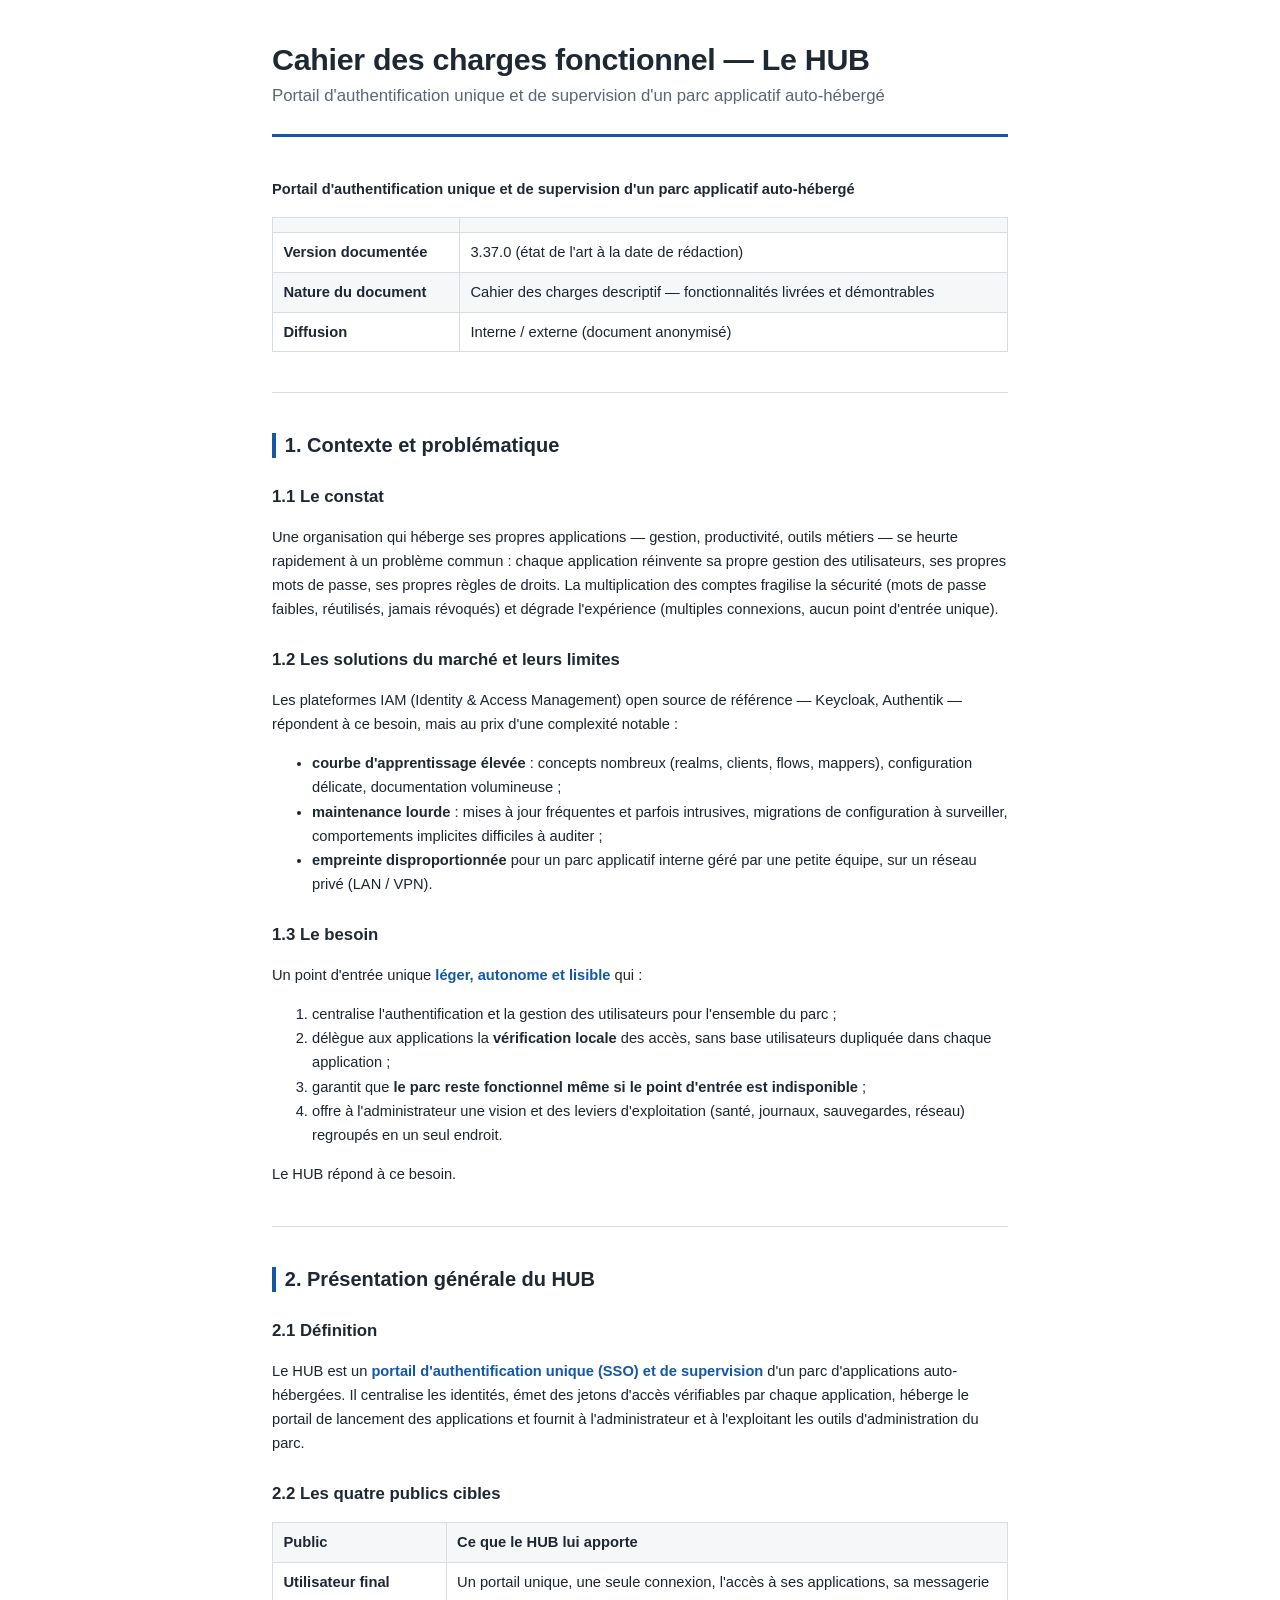
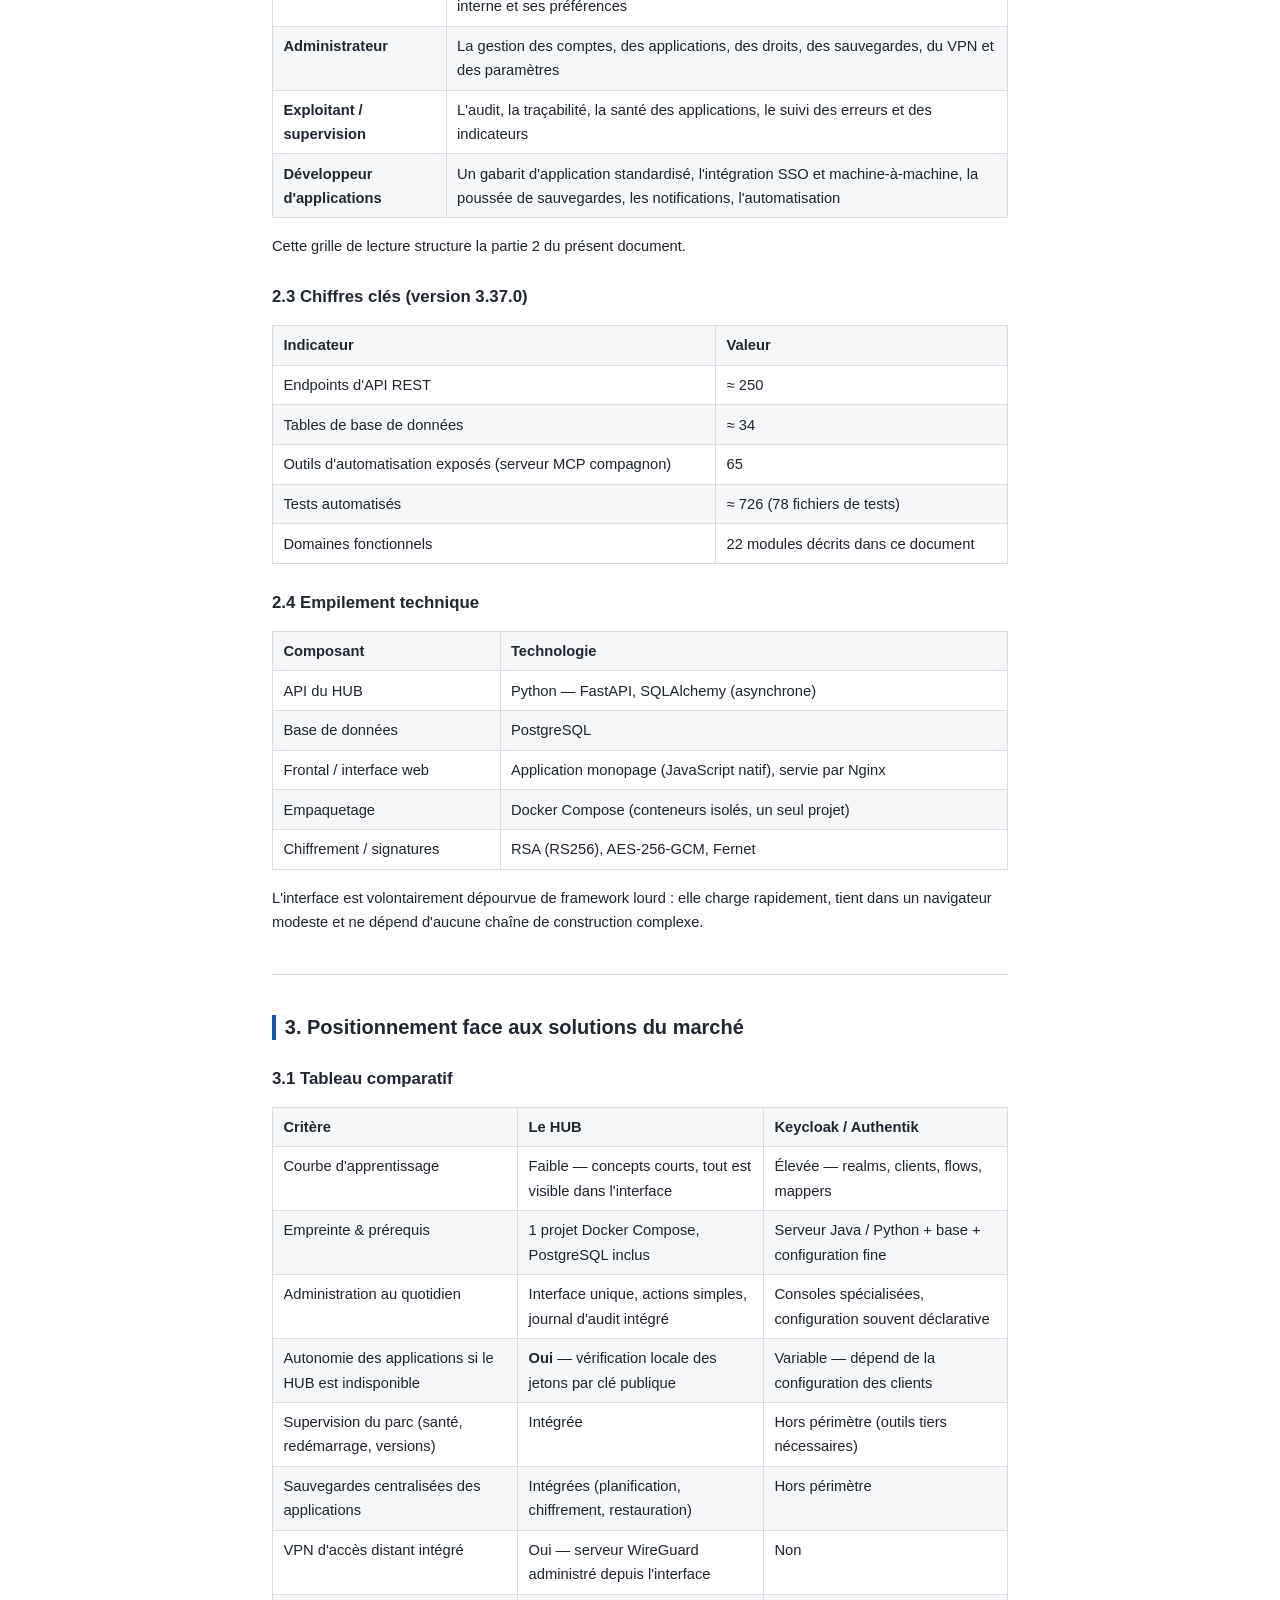
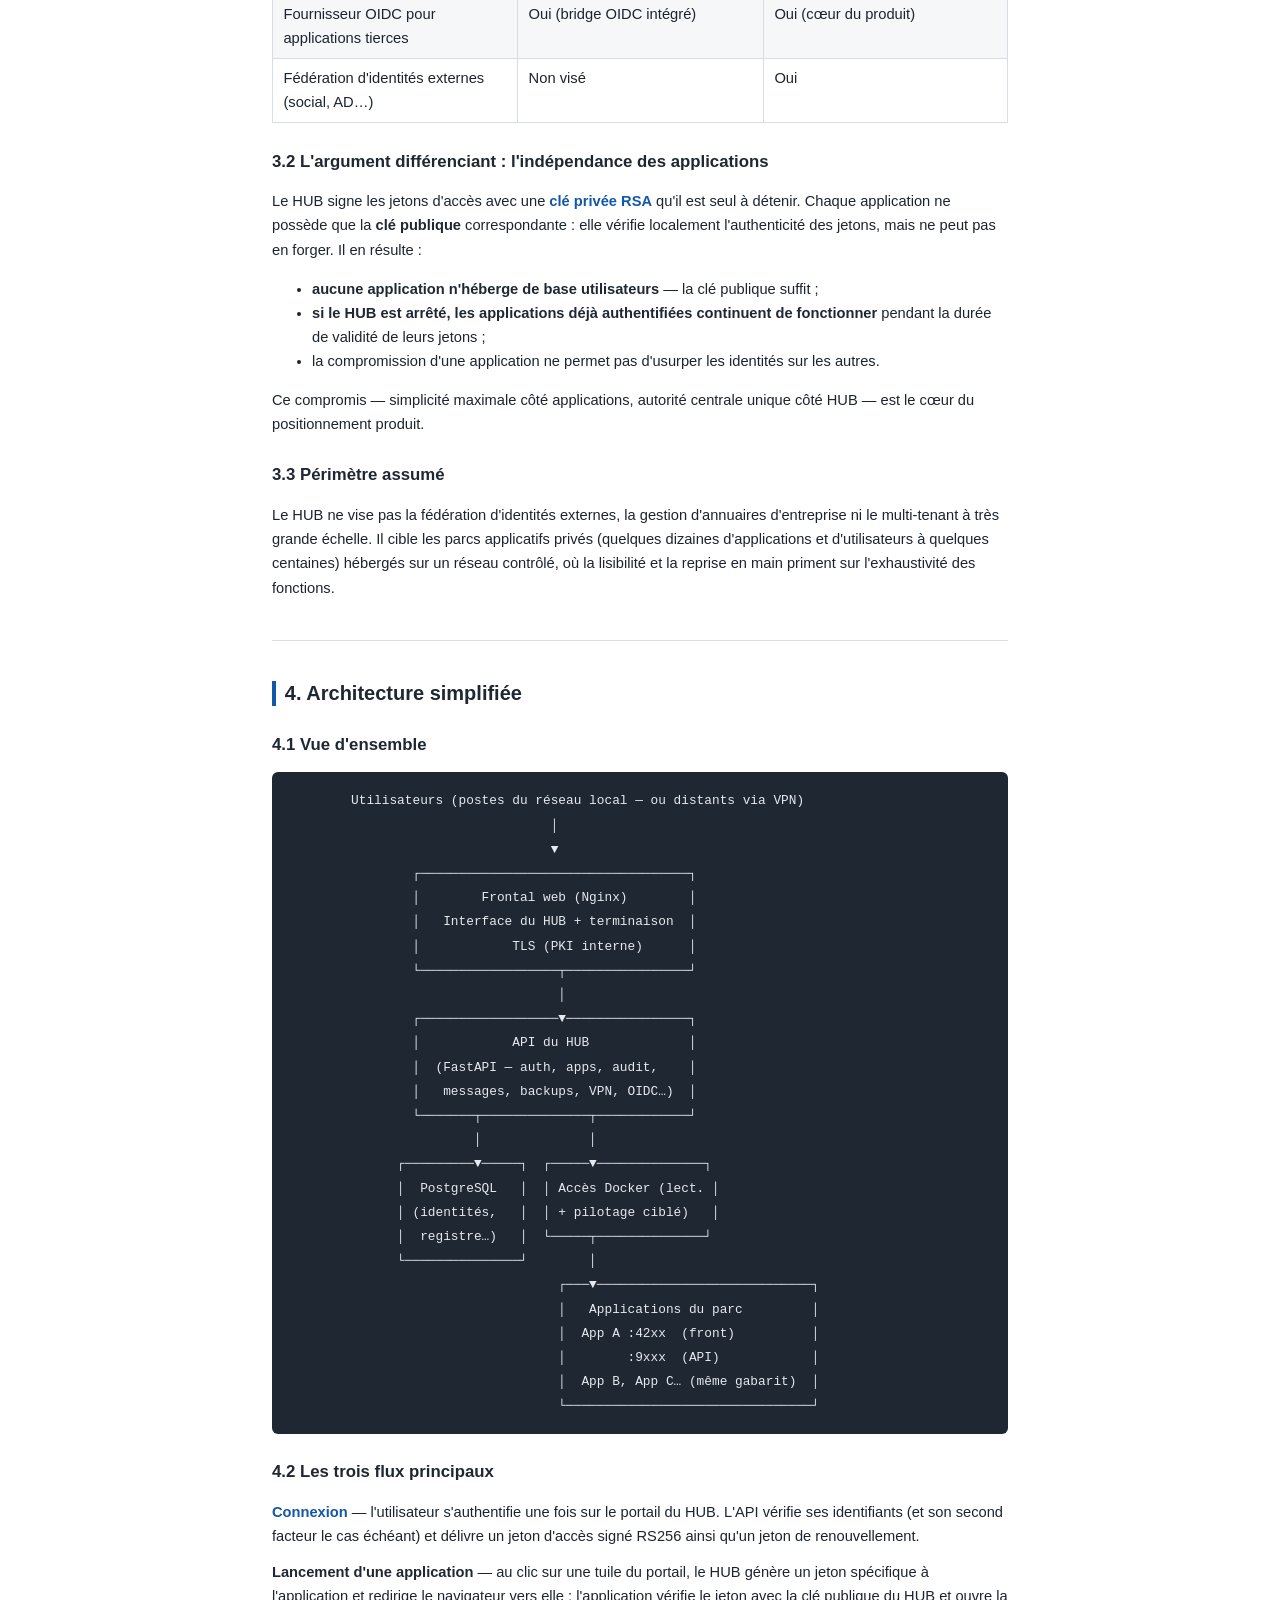
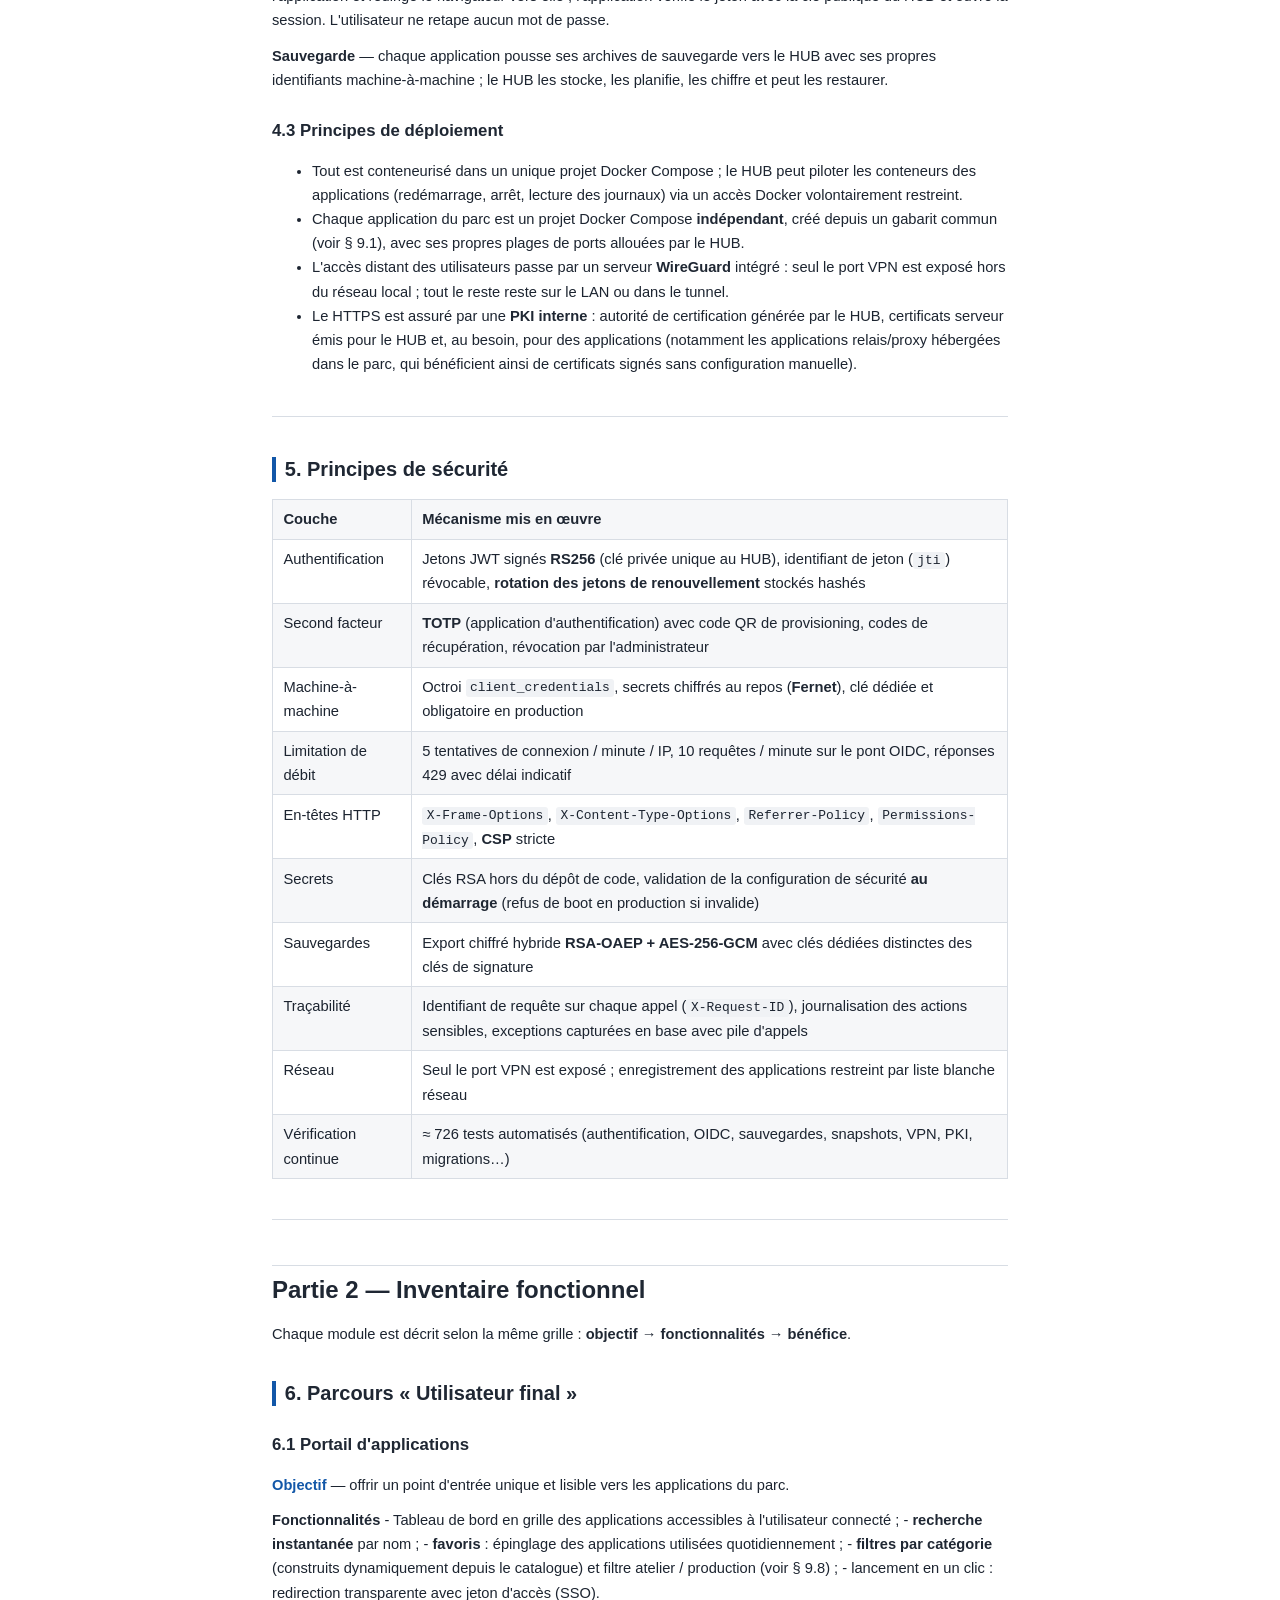
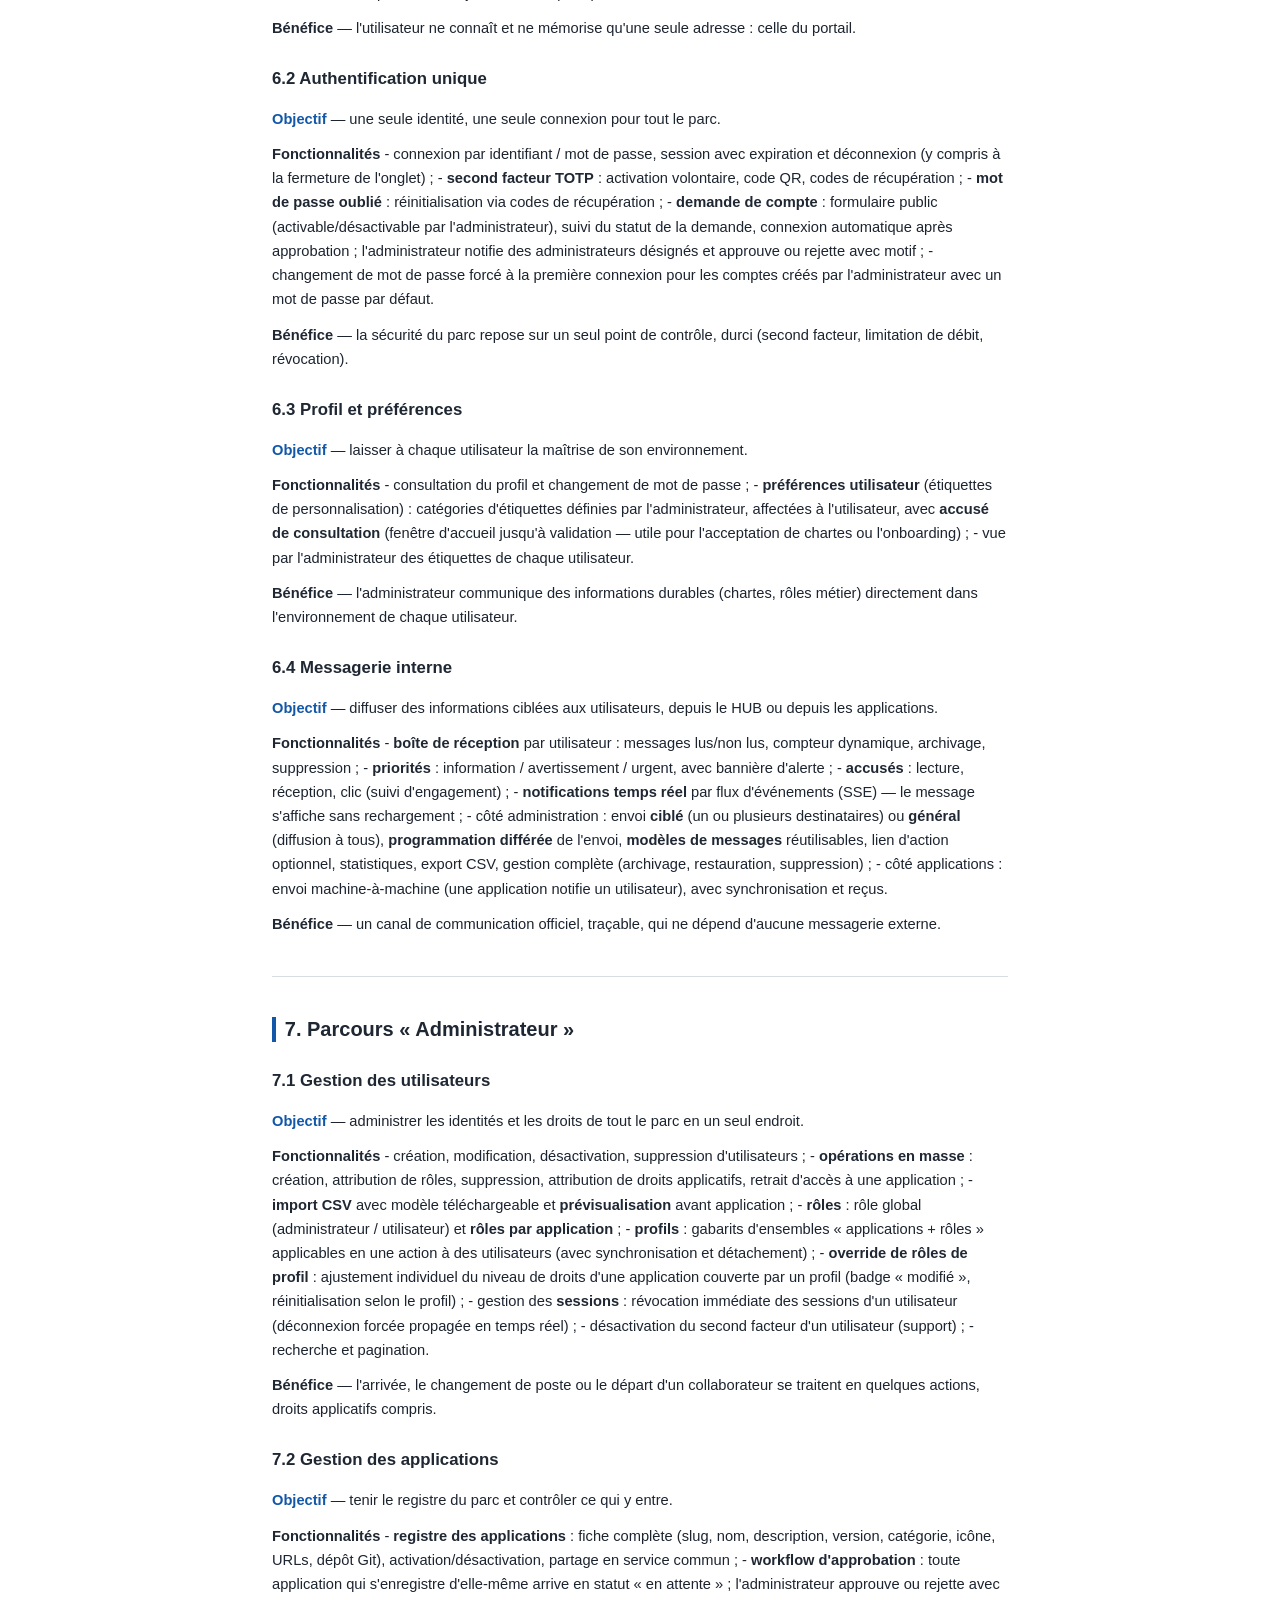
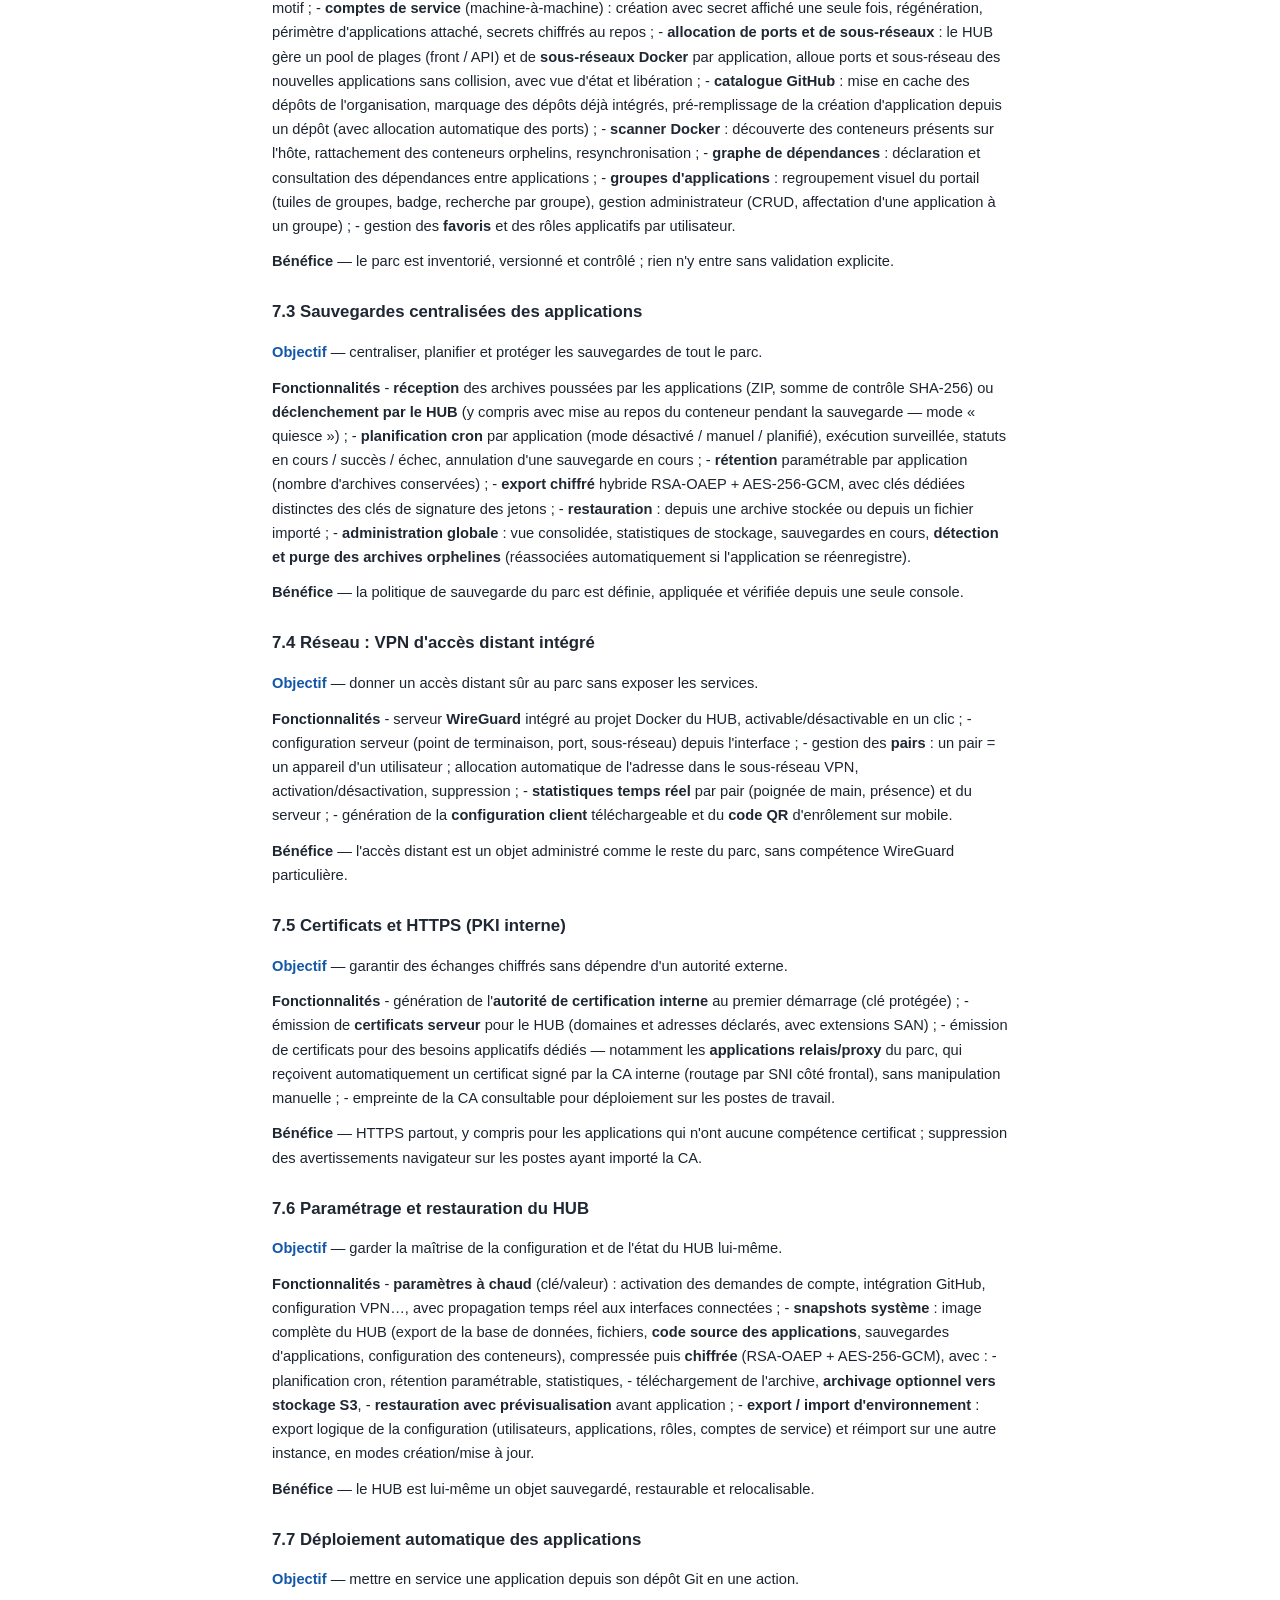
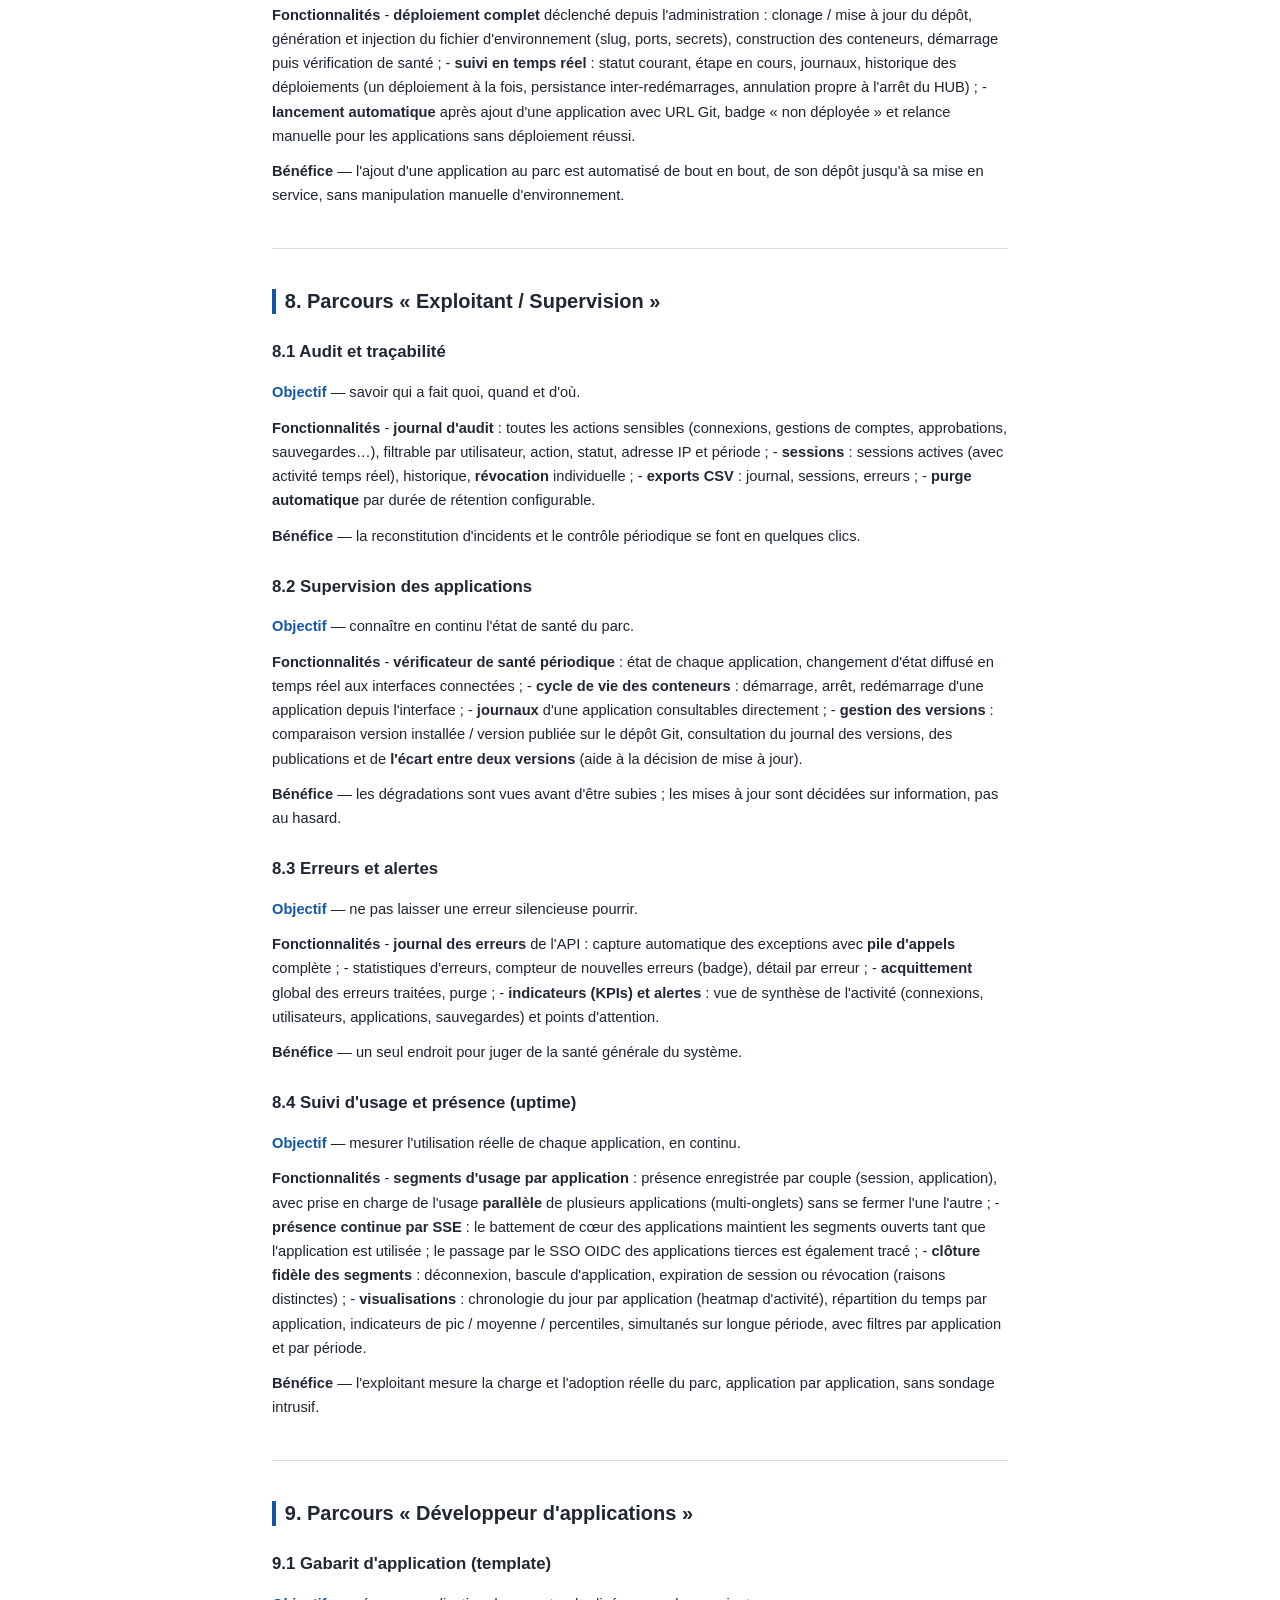
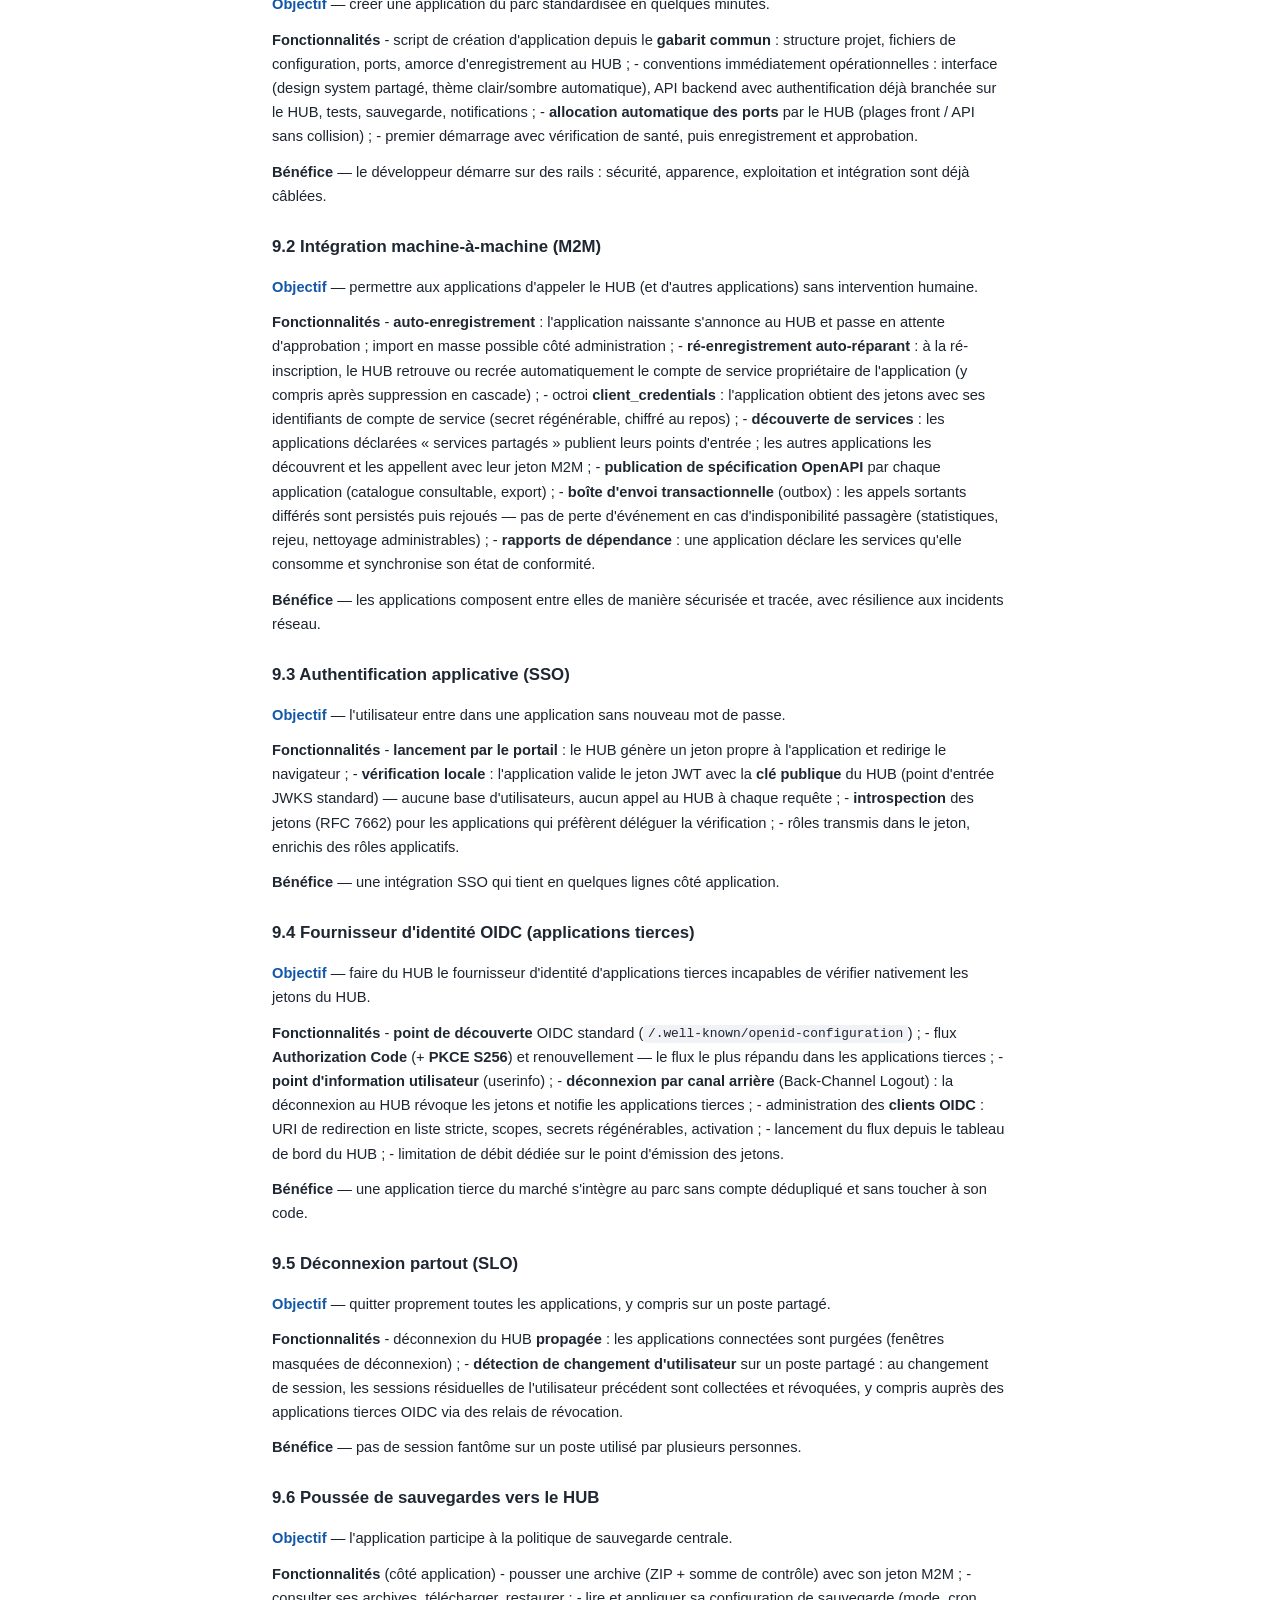
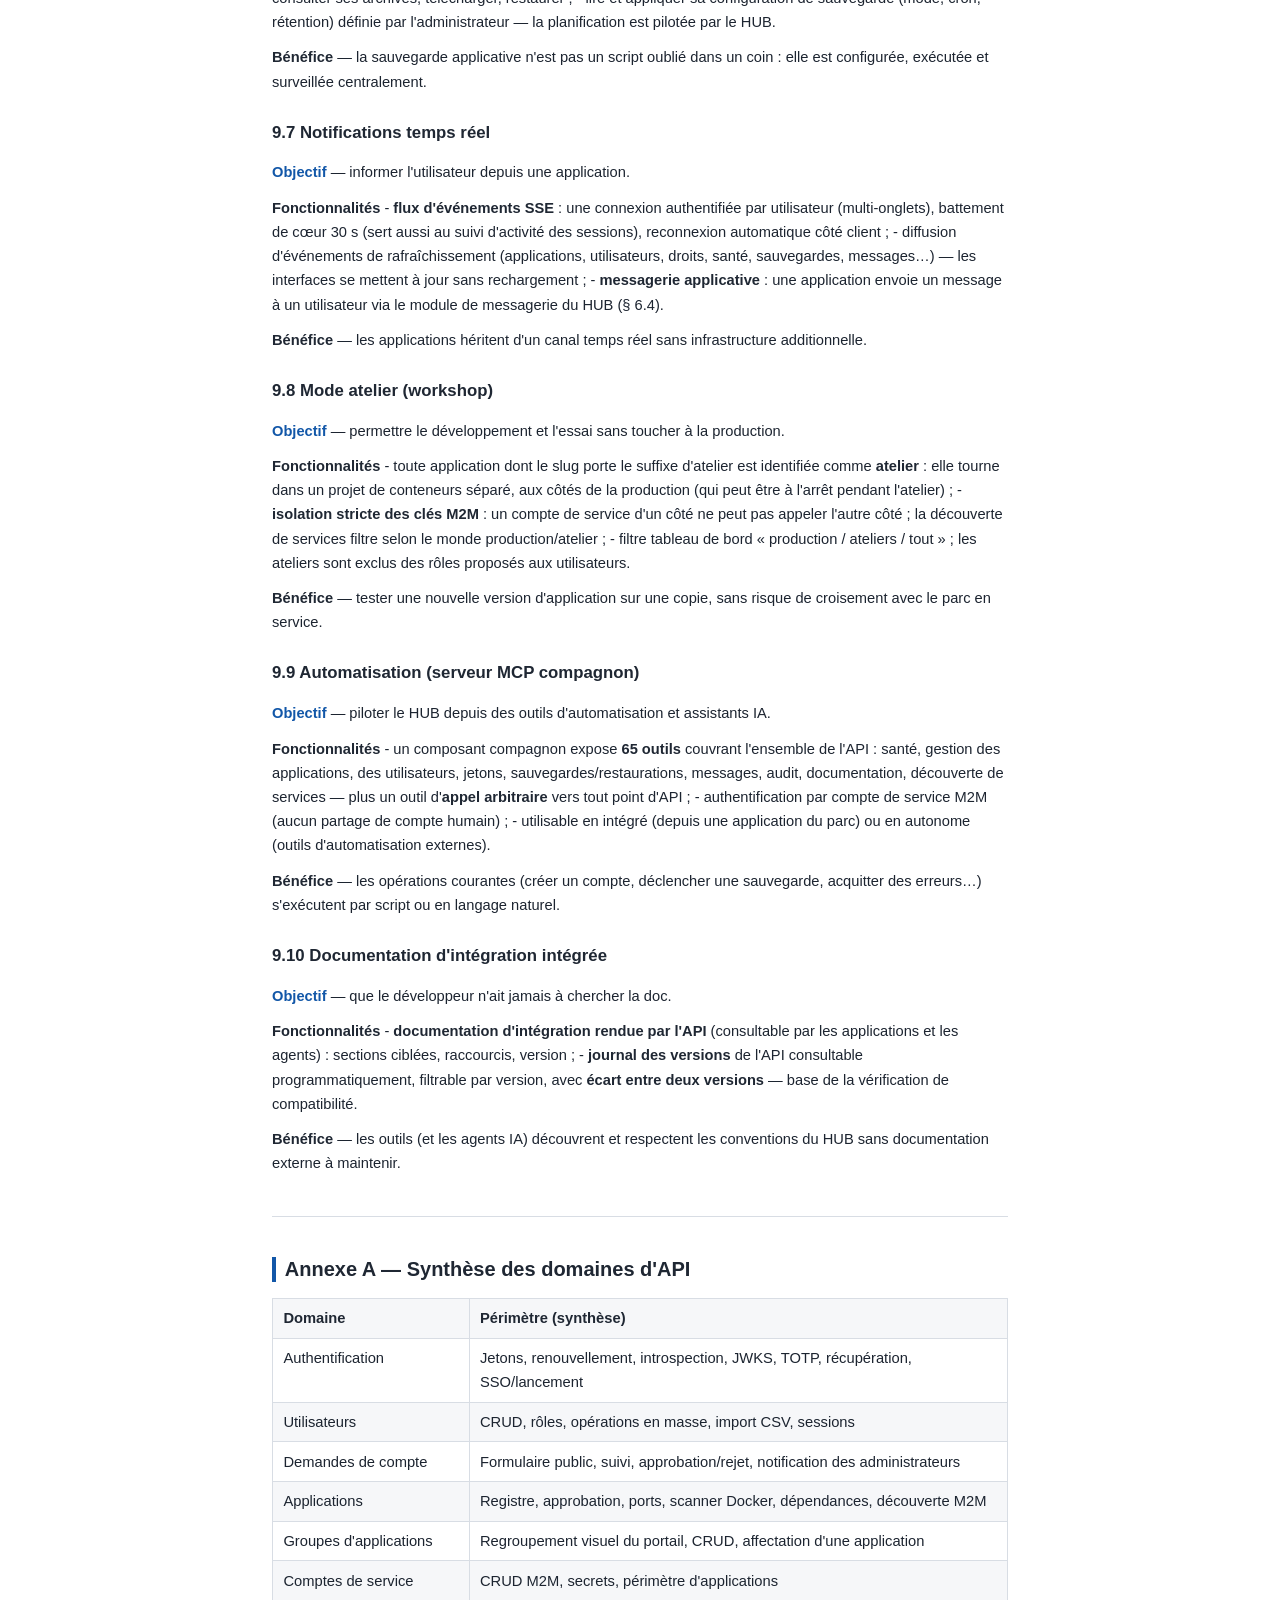
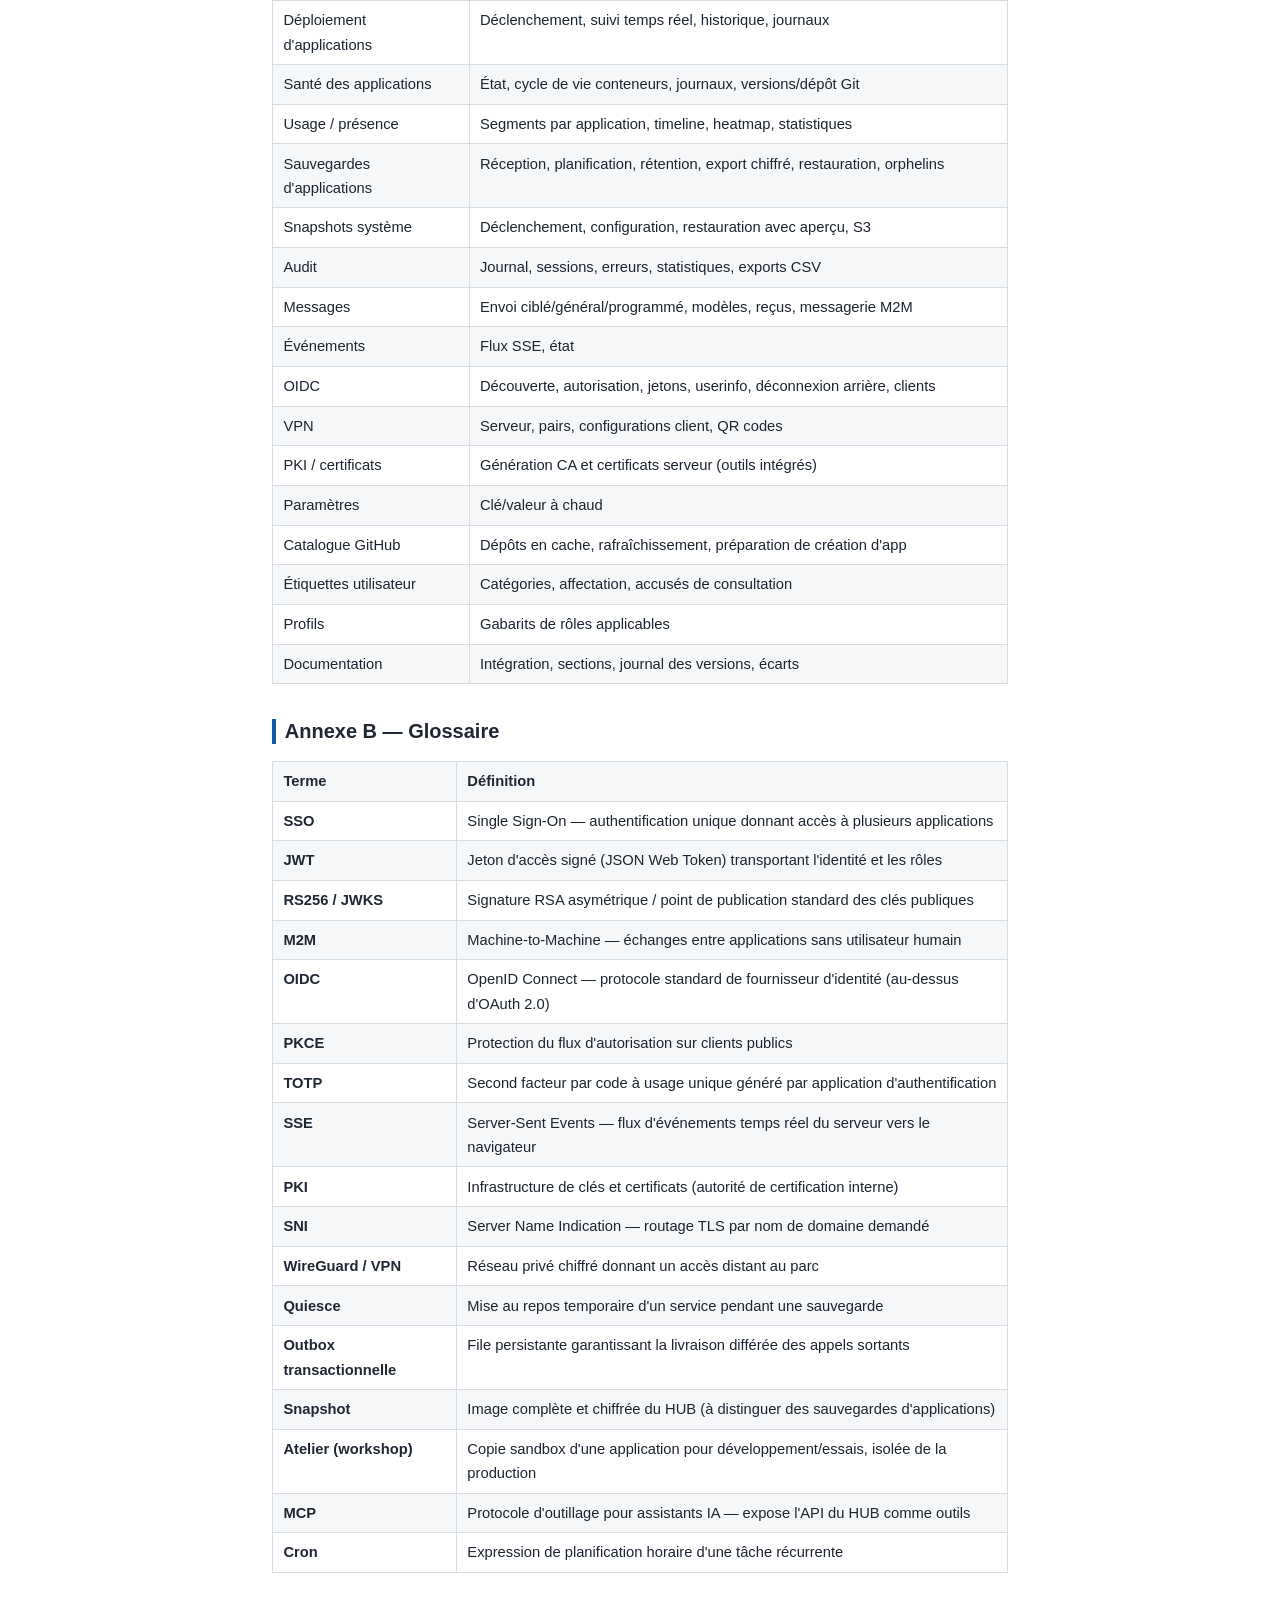
==== commit ba15407a: "chore(release): bump v3.37.1 + cahier des charges mis à jour v3.37.0" ====
--- a/docs/CAHIER_DES_CHARGES.html
+++ b/docs/CAHIER_DES_CHARGES.html
@@ -64,7 +64,7 @@
 <tbody>
 <tr>
 <td><strong>Version documentée</strong></td>
-<td>3.29.0 (état de l'art à la date de rédaction)</td>
+<td>3.37.0 (état de l'art à la date de rédaction)</td>
 </tr>
 <tr>
 <td><strong>Nature du document</strong></td>
@@ -142,7 +142,7 @@
 </tbody>
 </table>
 <p>Cette grille de lecture structure la partie 2 du présent document.</p>
-<h3>2.3 Chiffres clés (version 3.29.0)</h3>
+<h3>2.3 Chiffres clés (version 3.37.0)</h3>
 <table>
 <thead>
 <tr>
@@ -157,7 +157,7 @@
 </tr>
 <tr>
 <td>Tables de base de données</td>
-<td>32</td>
+<td>≈ 34</td>
 </tr>
 <tr>
 <td>Outils d'automatisation exposés (serveur MCP compagnon)</td>
@@ -165,11 +165,11 @@
 </tr>
 <tr>
 <td>Tests automatisés</td>
-<td>≈ 630 (59 fichiers de tests)</td>
+<td>≈ 726 (78 fichiers de tests)</td>
 </tr>
 <tr>
 <td>Domaines fonctionnels</td>
-<td>19 modules décrits dans ce document</td>
+<td>22 modules décrits dans ce document</td>
 </tr>
 </tbody>
 </table>
@@ -386,7 +386,7 @@
 </tr>
 <tr>
 <td>Vérification continue</td>
-<td>≈ 630 tests automatisés (authentification, OIDC, sauvegardes, snapshots, VPN, PKI, migrations…)</td>
+<td>≈ 726 tests automatisés (authentification, OIDC, sauvegardes, snapshots, VPN, PKI, migrations…)</td>
 </tr>
 </tbody>
 </table>
@@ -461,6 +461,9 @@
 - <strong>rôles</strong> : rôle global (administrateur / utilisateur) et <strong>rôles par application</strong> ;
 - <strong>profils</strong> : gabarits d'ensembles « applications + rôles » applicables en une action à
   des utilisateurs (avec synchronisation et détachement) ;
+- <strong>override de rôles de profil</strong> : ajustement individuel du niveau de droits d'une
+  application couverte par un profil (badge « modifié », réinitialisation selon le
+  profil) ;
 - gestion des <strong>sessions</strong> : révocation immédiate des sessions d'un utilisateur
   (déconnexion forcée propagée en temps réel) ;
 - désactivation du second facteur d'un utilisateur (support) ;
@@ -477,8 +480,9 @@
   statut « en attente » ; l'administrateur approuve ou rejette avec motif ;
 - <strong>comptes de service</strong> (machine-à-machine) : création avec secret affiché une seule
   fois, régénération, périmètre d'applications attaché, secrets chiffrés au repos ;
-- <strong>allocation de ports</strong> : le HUB gère un pool de plages (front / API) et alloue les
-  ports des nouvelles applications sans collision, avec vue d'état et libération ;
+- <strong>allocation de ports et de sous-réseaux</strong> : le HUB gère un pool de plages (front /
+  API) et de <strong>sous-réseaux Docker</strong> par application, alloue ports et sous-réseau des
+  nouvelles applications sans collision, avec vue d'état et libération ;
 - <strong>catalogue GitHub</strong> : mise en cache des dépôts de l'organisation, marquage des dépôts
   déjà intégrés, pré-remplissage de la création d'application depuis un dépôt (avec
   allocation automatique des ports) ;
@@ -486,6 +490,9 @@
   conteneurs orphelins, resynchronisation ;
 - <strong>graphe de dépendances</strong> : déclaration et consultation des dépendances entre
   applications ;
+- <strong>groupes d'applications</strong> : regroupement visuel du portail (tuiles de groupes,
+  badge, recherche par groupe), gestion administrateur (CRUD, affectation d'une
+  application à un groupe) ;
 - gestion des <strong>favoris</strong> et des rôles applicatifs par utilisateur.</p>
 <p><strong>Bénéfice</strong> — le parc est inventorié, versionné et contrôlé ; rien n'y entre sans
 validation explicite.</p>
@@ -541,8 +548,8 @@
 - <strong>paramètres à chaud</strong> (clé/valeur) : activation des demandes de compte, intégration
   GitHub, configuration VPN…, avec propagation temps réel aux interfaces connectées ;
 - <strong>snapshots système</strong> : image complète du HUB (export de la base de données, fichiers,
-  sauvegardes d'applications, configuration des conteneurs), compressée puis
-  <strong>chiffrée</strong> (RSA-OAEP + AES-256-GCM), avec :
+  <strong>code source des applications</strong>, sauvegardes d'applications, configuration des
+  conteneurs), compressée puis <strong>chiffrée</strong> (RSA-OAEP + AES-256-GCM), avec :
   - planification cron, rétention paramétrable, statistiques,
   - téléchargement de l'archive, <strong>archivage optionnel vers stockage S3</strong>,
   - <strong>restauration avec prévisualisation</strong> avant application ;
@@ -550,6 +557,19 @@
   applications, rôles, comptes de service) et réimport sur une autre instance, en modes
   création/mise à jour.</p>
 <p><strong>Bénéfice</strong> — le HUB est lui-même un objet sauvegardé, restaurable et relocalisable.</p>
+<h3>7.7 Déploiement automatique des applications</h3>
+<p><strong>Objectif</strong> — mettre en service une application depuis son dépôt Git en une action.</p>
+<p><strong>Fonctionnalités</strong>
+- <strong>déploiement complet</strong> déclenché depuis l'administration : clonage / mise à jour du
+  dépôt, génération et injection du fichier d'environnement (slug, ports, secrets),
+  construction des conteneurs, démarrage puis vérification de santé ;
+- <strong>suivi en temps réel</strong> : statut courant, étape en cours, journaux, historique des
+  déploiements (un déploiement à la fois, persistance inter-redémarrages, annulation
+  propre à l'arrêt du HUB) ;
+- <strong>lancement automatique</strong> après ajout d'une application avec URL Git, badge « non
+  déployée » et relance manuelle pour les applications sans déploiement réussi.</p>
+<p><strong>Bénéfice</strong> — l'ajout d'une application au parc est automatisé de bout en bout, de son
+dépôt jusqu'à sa mise en service, sans manipulation manuelle d'environnement.</p>
 <hr>
 <h2>8. Parcours « Exploitant / Supervision »</h2>
 <h3>8.1 Audit et traçabilité</h3>
@@ -587,6 +607,22 @@
 - <strong>indicateurs (KPIs) et alertes</strong> : vue de synthèse de l'activité (connexions,
   utilisateurs, applications, sauvegardes) et points d'attention.</p>
 <p><strong>Bénéfice</strong> — un seul endroit pour juger de la santé générale du système.</p>
+<h3>8.4 Suivi d'usage et présence (uptime)</h3>
+<p><strong>Objectif</strong> — mesurer l'utilisation réelle de chaque application, en continu.</p>
+<p><strong>Fonctionnalités</strong>
+- <strong>segments d'usage par application</strong> : présence enregistrée par couple (session,
+  application), avec prise en charge de l'usage <strong>parallèle</strong> de plusieurs applications
+  (multi-onglets) sans se fermer l'une l'autre ;
+- <strong>présence continue par SSE</strong> : le battement de cœur des applications maintient les
+  segments ouverts tant que l'application est utilisée ; le passage par le SSO OIDC des
+  applications tierces est également tracé ;
+- <strong>clôture fidèle des segments</strong> : déconnexion, bascule d'application, expiration de
+  session ou révocation (raisons distinctes) ;
+- <strong>visualisations</strong> : chronologie du jour par application (heatmap d'activité),
+  répartition du temps par application, indicateurs de pic / moyenne / percentiles,
+  simultanés sur longue période, avec filtres par application et par période.</p>
+<p><strong>Bénéfice</strong> — l'exploitant mesure la charge et l'adoption réelle du parc, application
+par application, sans sondage intrusif.</p>
 <hr>
 <h2>9. Parcours « Développeur d'applications »</h2>
 <h3>9.1 Gabarit d'application (template)</h3>
@@ -607,6 +643,9 @@
 <p><strong>Fonctionnalités</strong>
 - <strong>auto-enregistrement</strong> : l'application naissante s'annonce au HUB et passe en attente
   d'approbation ; import en masse possible côté administration ;
+- <strong>ré-enregistrement auto-réparant</strong> : à la ré-inscription, le HUB retrouve ou recrée
+  automatiquement le compte de service propriétaire de l'application (y compris après
+  suppression en cascade) ;
 - octroi <strong>client_credentials</strong> : l'application obtient des jetons avec ses identifiants
   de compte de service (secret régénérable, chiffré au repos) ;
 - <strong>découverte de services</strong> : les applications déclarées « services partagés »
@@ -743,12 +782,24 @@
 <td>Registre, approbation, ports, scanner Docker, dépendances, découverte M2M</td>
 </tr>
 <tr>
+<td>Groupes d'applications</td>
+<td>Regroupement visuel du portail, CRUD, affectation d'une application</td>
+</tr>
+<tr>
 <td>Comptes de service</td>
 <td>CRUD M2M, secrets, périmètre d'applications</td>
 </tr>
 <tr>
+<td>Déploiement d'applications</td>
+<td>Déclenchement, suivi temps réel, historique, journaux</td>
+</tr>
+<tr>
 <td>Santé des applications</td>
 <td>État, cycle de vie conteneurs, journaux, versions/dépôt Git</td>
+</tr>
+<tr>
+<td>Usage / présence</td>
+<td>Segments par application, timeline, heatmap, statistiques</td>
 </tr>
 <tr>
 <td>Sauvegardes d'applications</td>
@@ -894,7 +945,7 @@
 <tbody>
 <tr>
 <td>Version documentée</td>
-<td>3.29.0</td>
+<td>3.37.0</td>
 </tr>
 <tr>
 <td>Composants livrés</td>
@@ -926,7 +977,7 @@
 </tr>
 <tr>
 <td>Vérification</td>
-<td>≈ 630 tests automatisés — authentification, OIDC, SLO, M2M, sauvegardes, snapshots, VPN, PKI, migrations</td>
+<td>≈ 726 tests automatisés — authentification, OIDC, SLO, M2M, sauvegardes, snapshots, VPN, PKI, migrations</td>
 </tr>
 </tbody>
 </table>
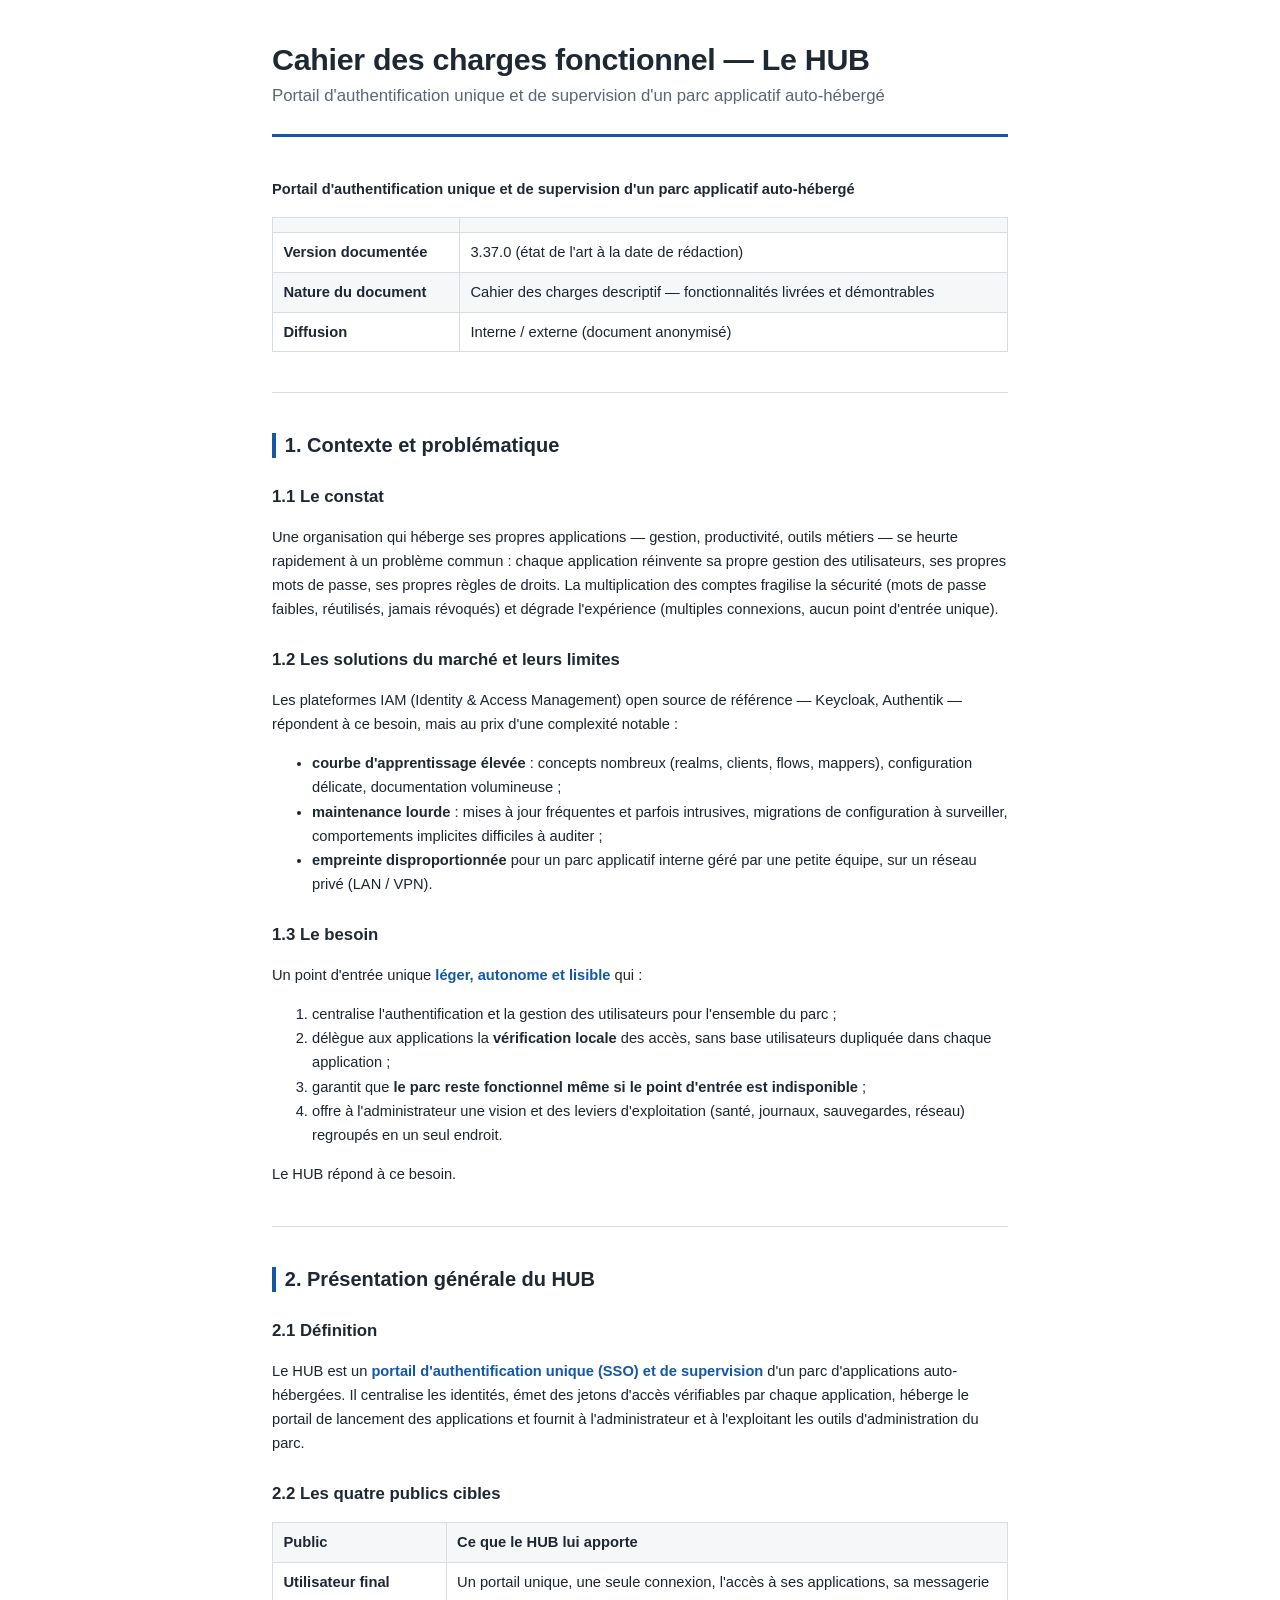
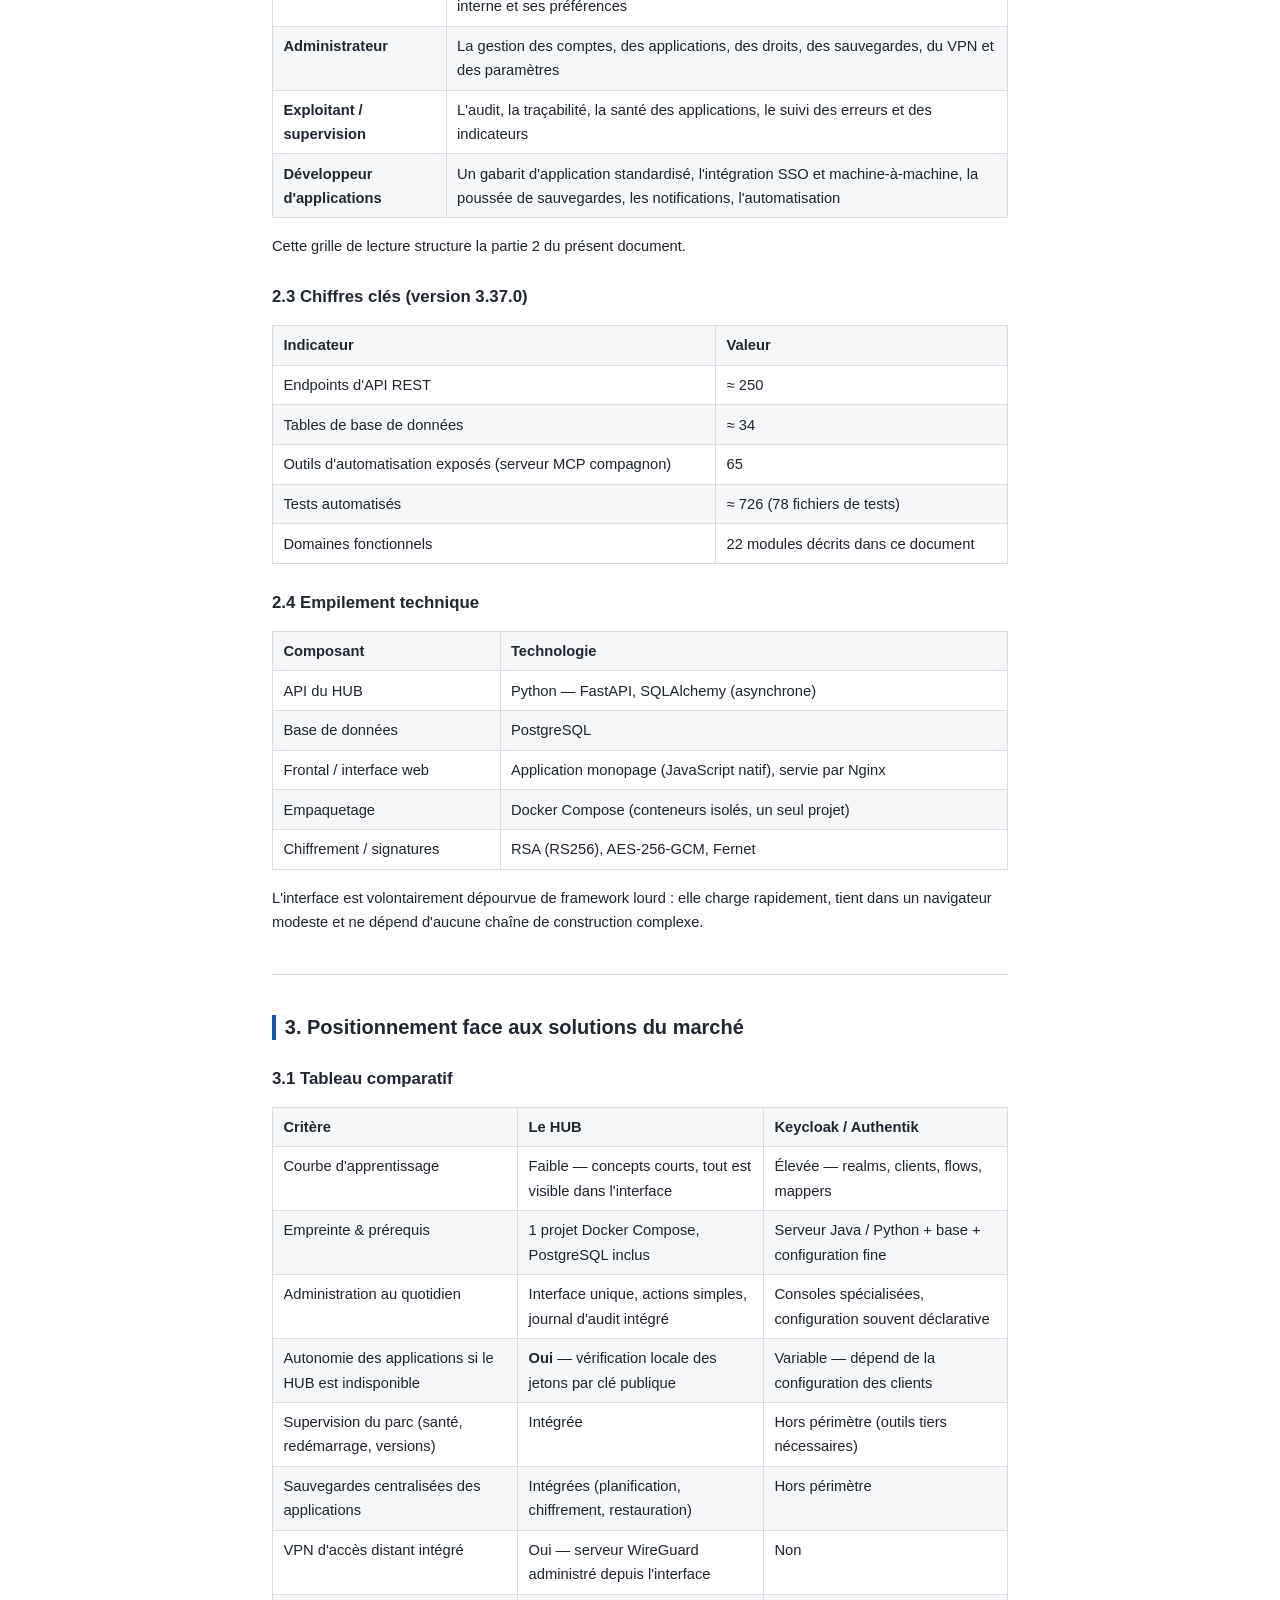
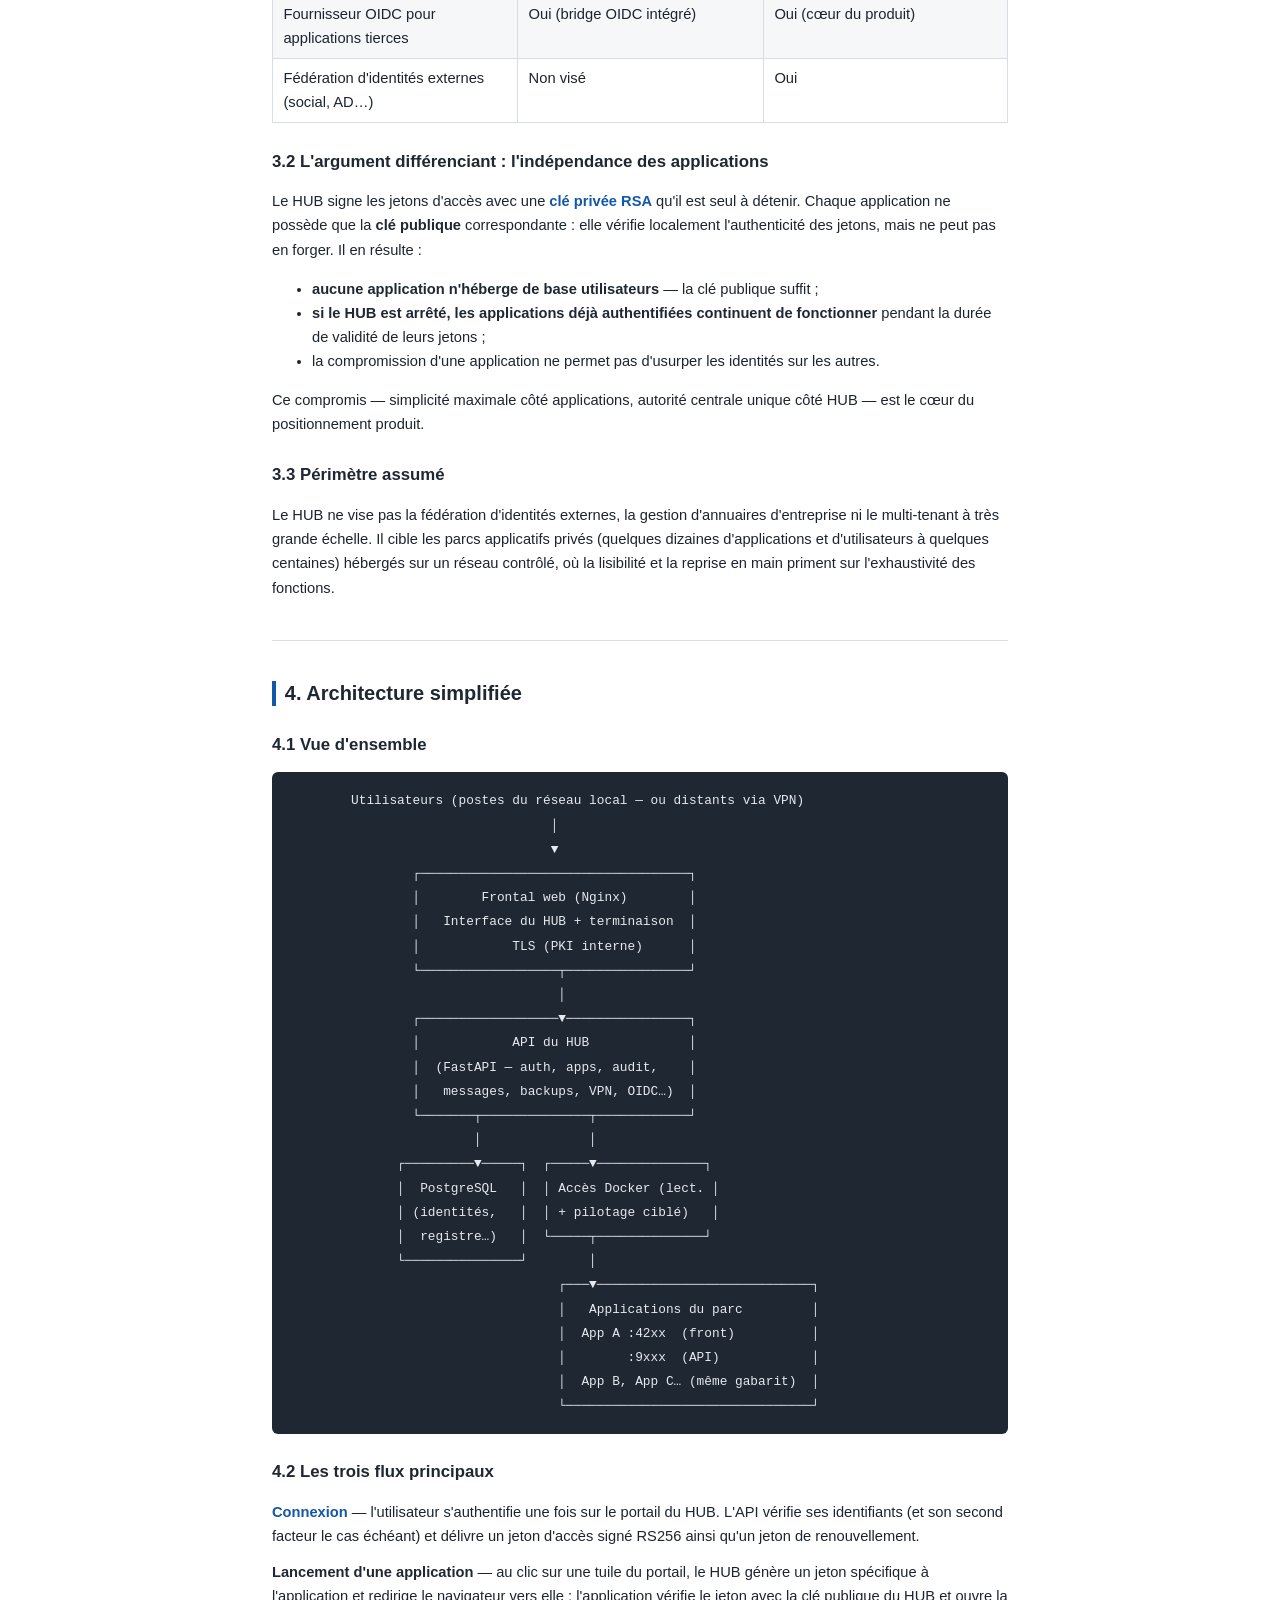
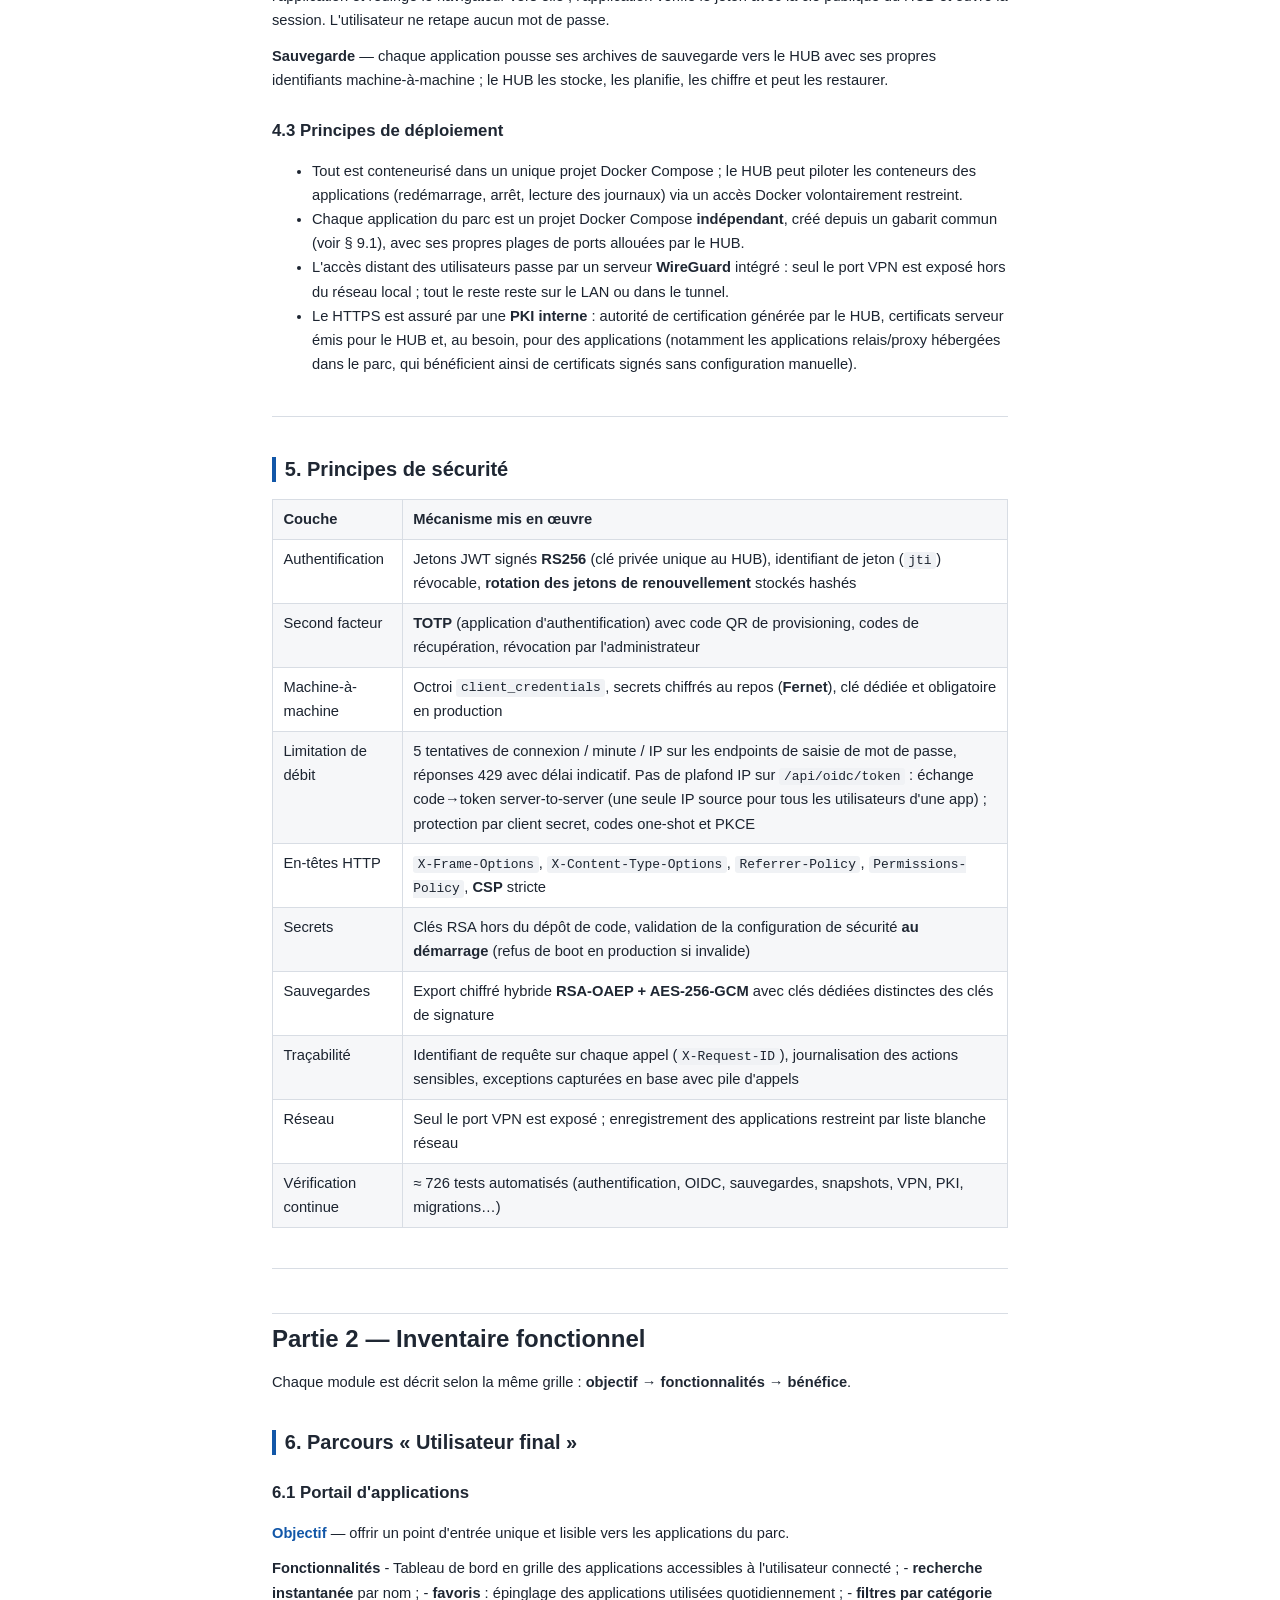
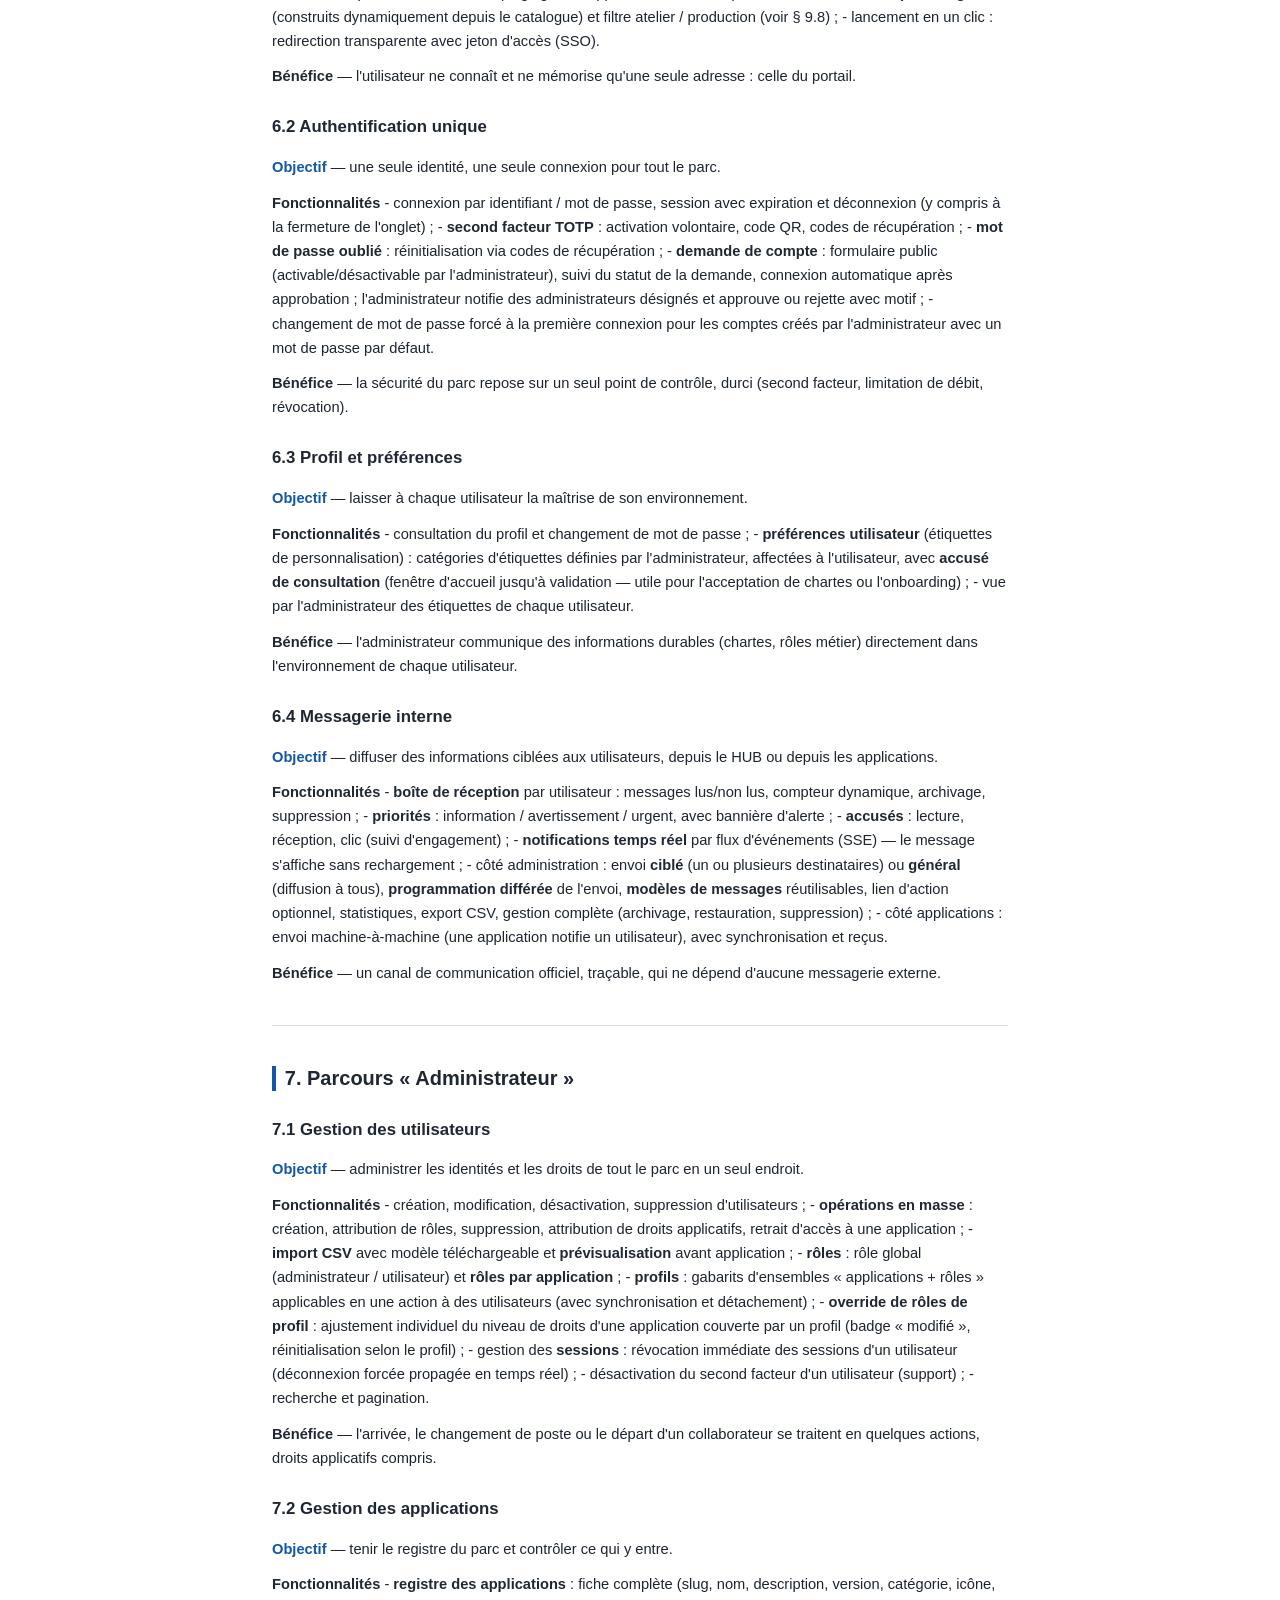
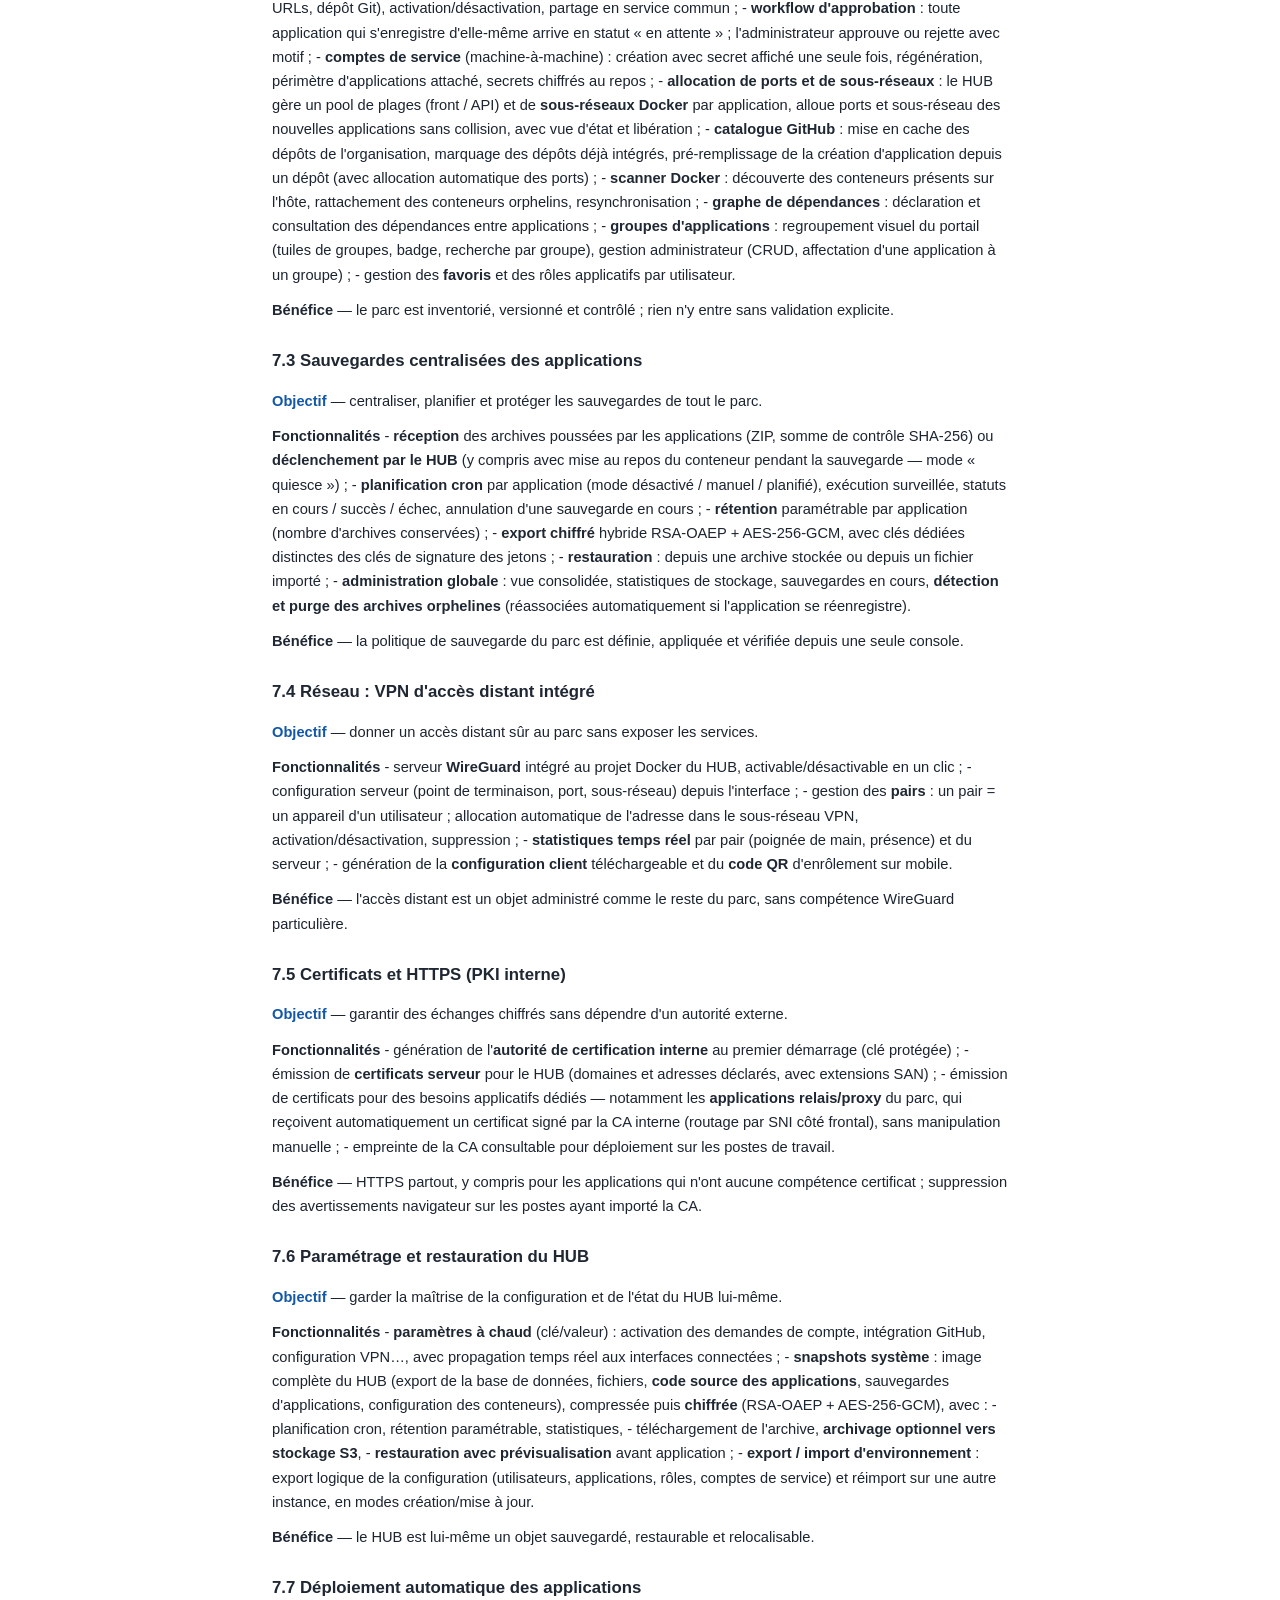
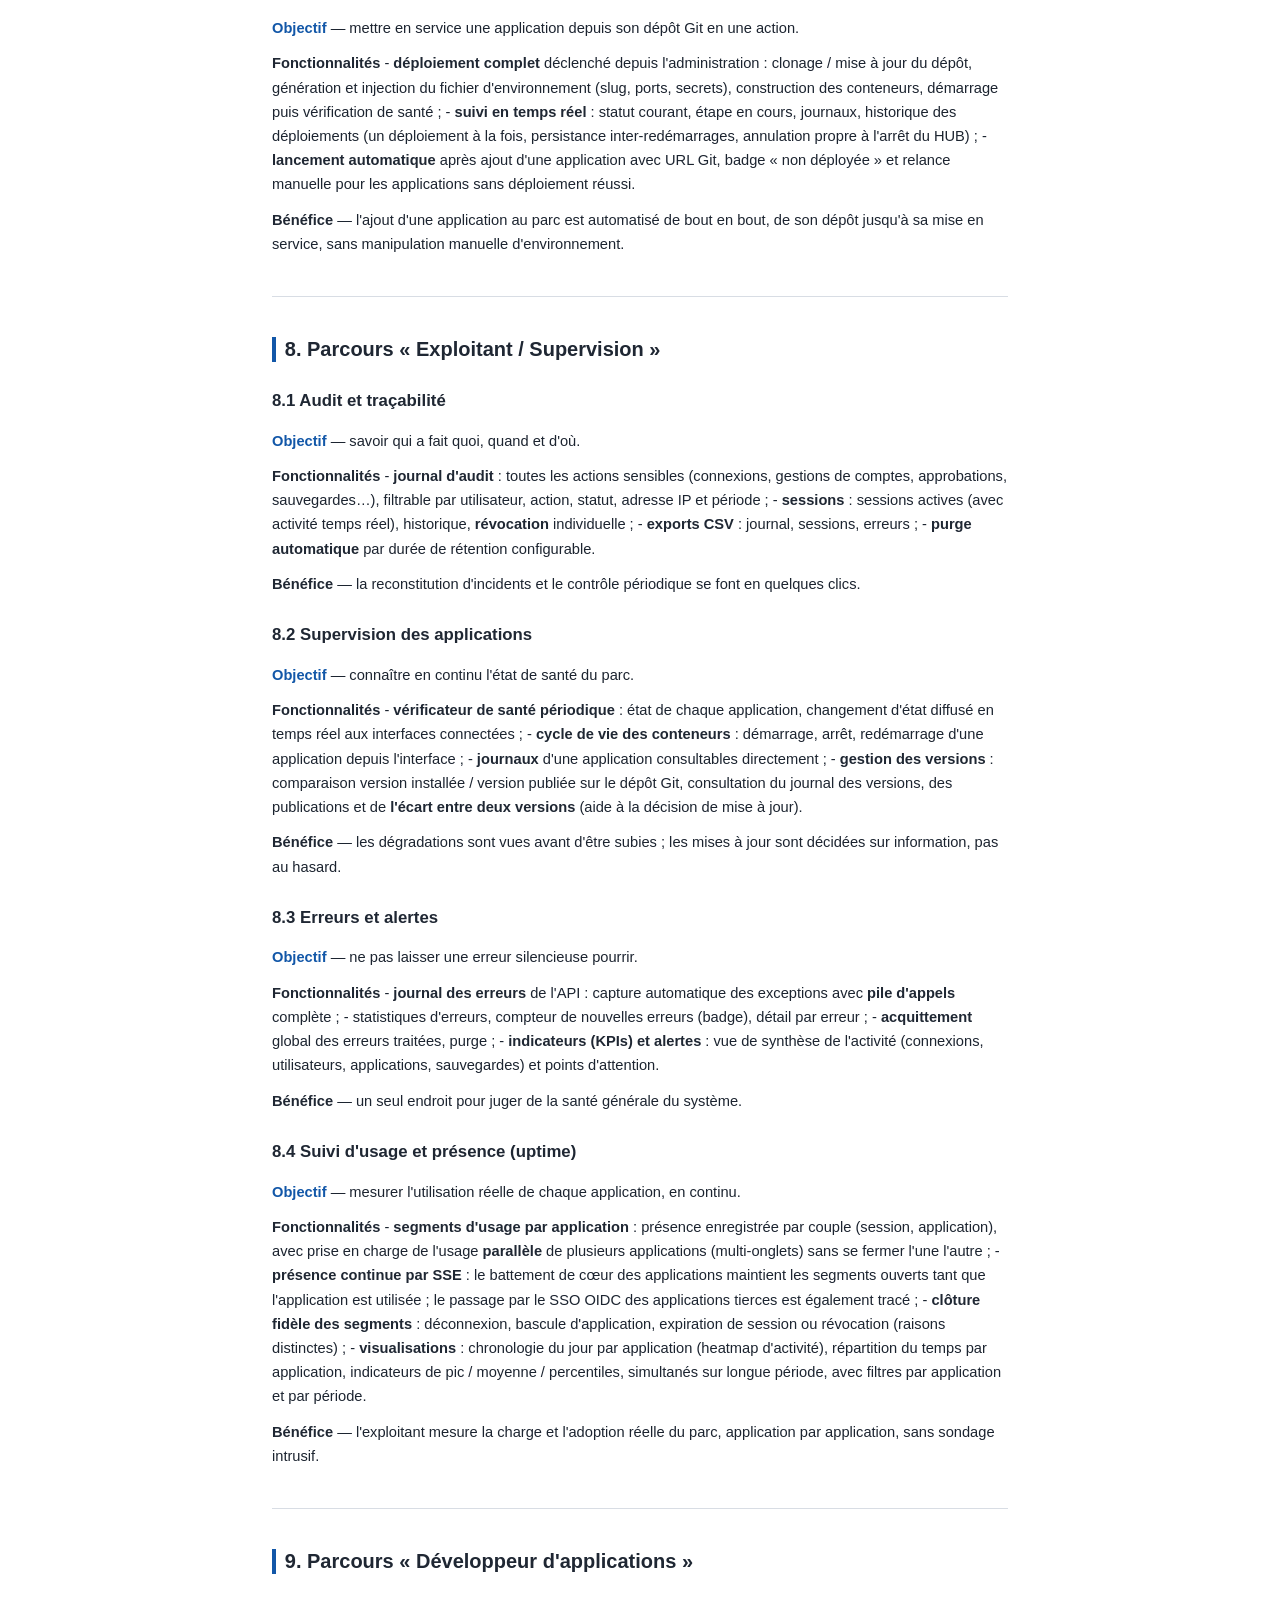
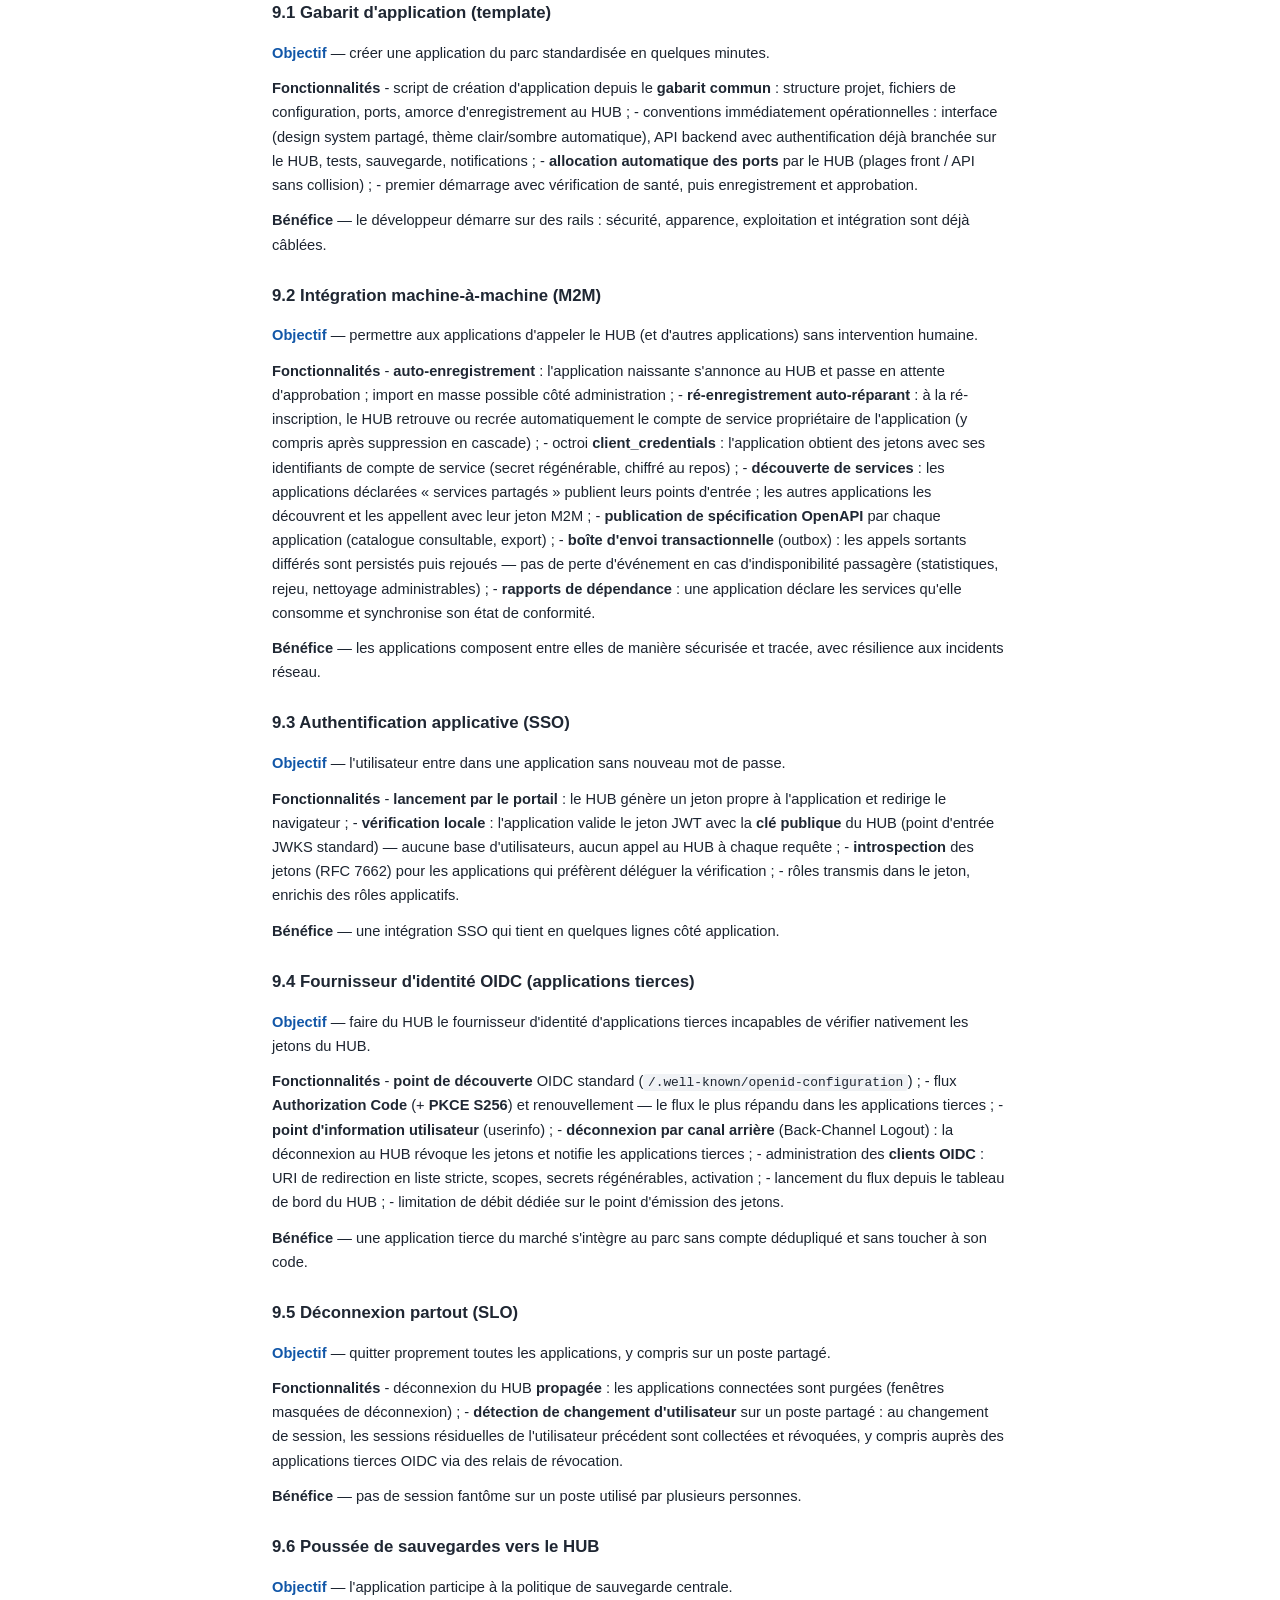
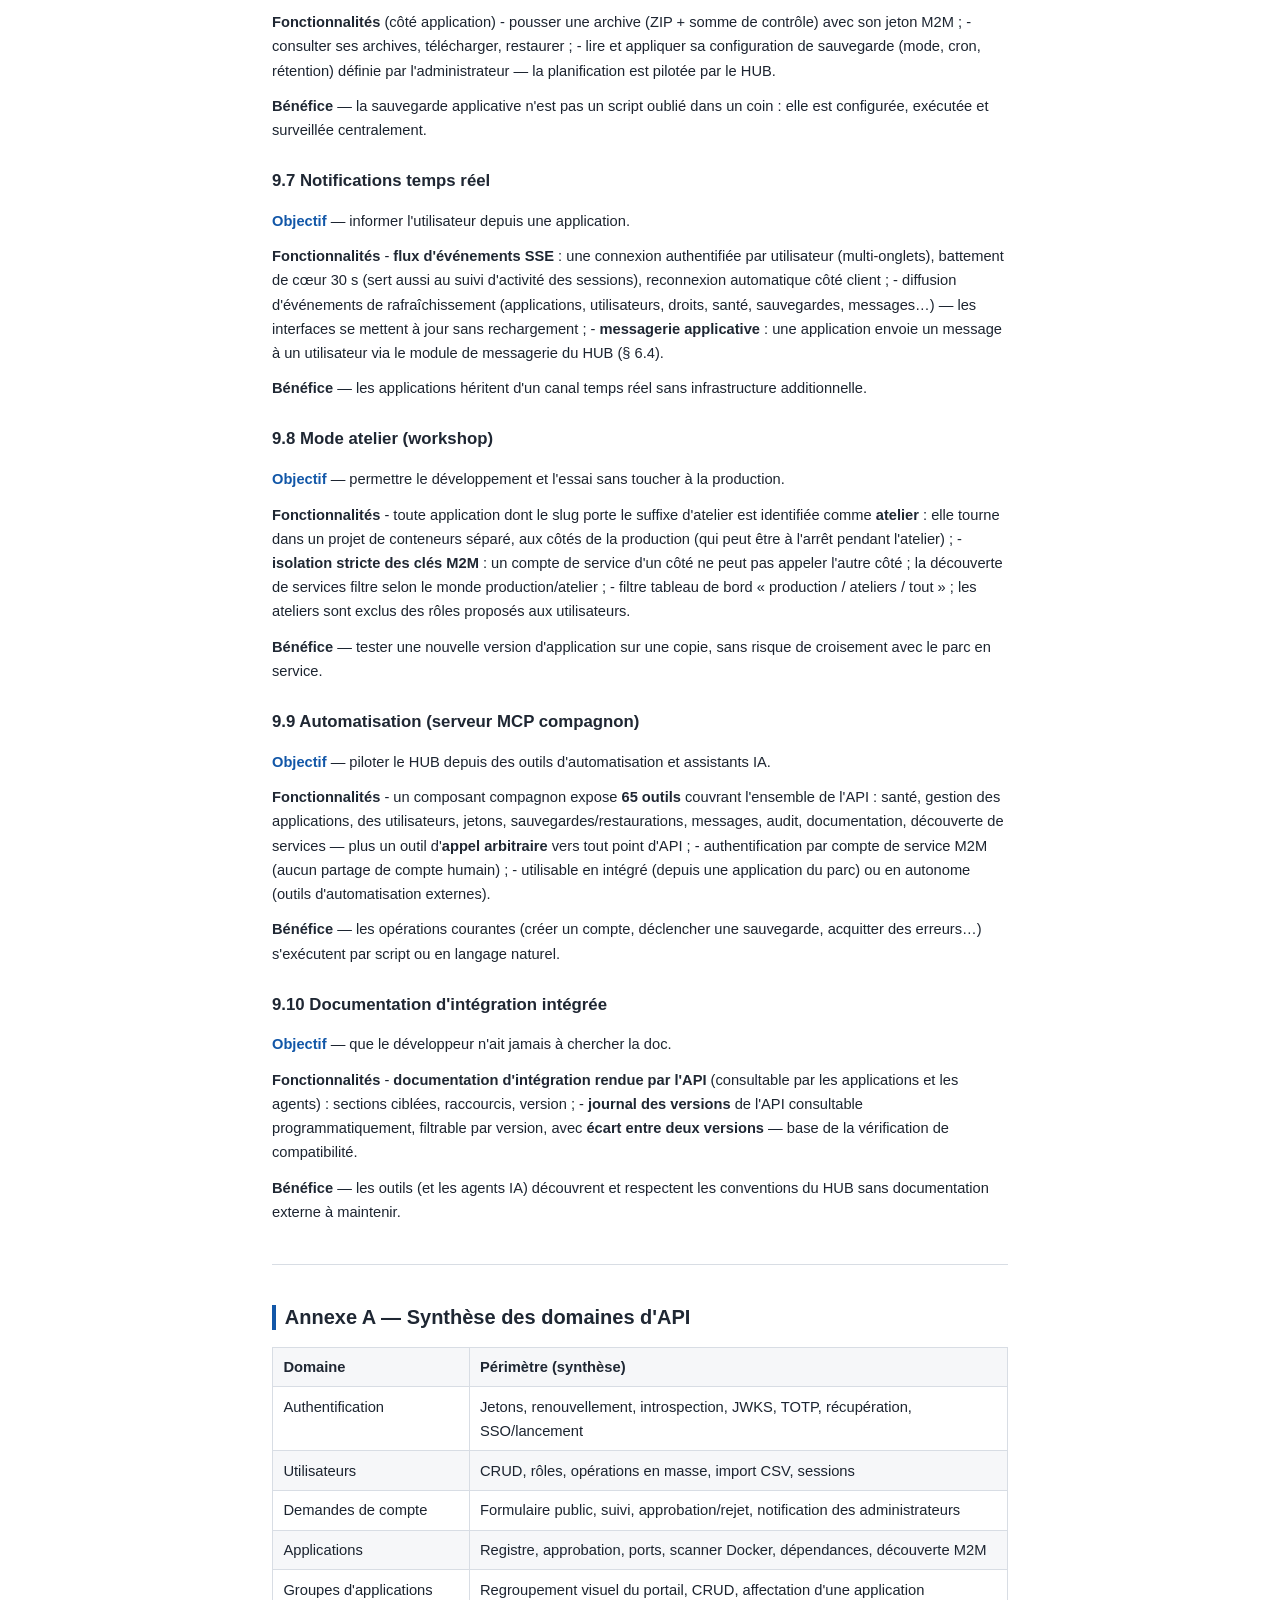
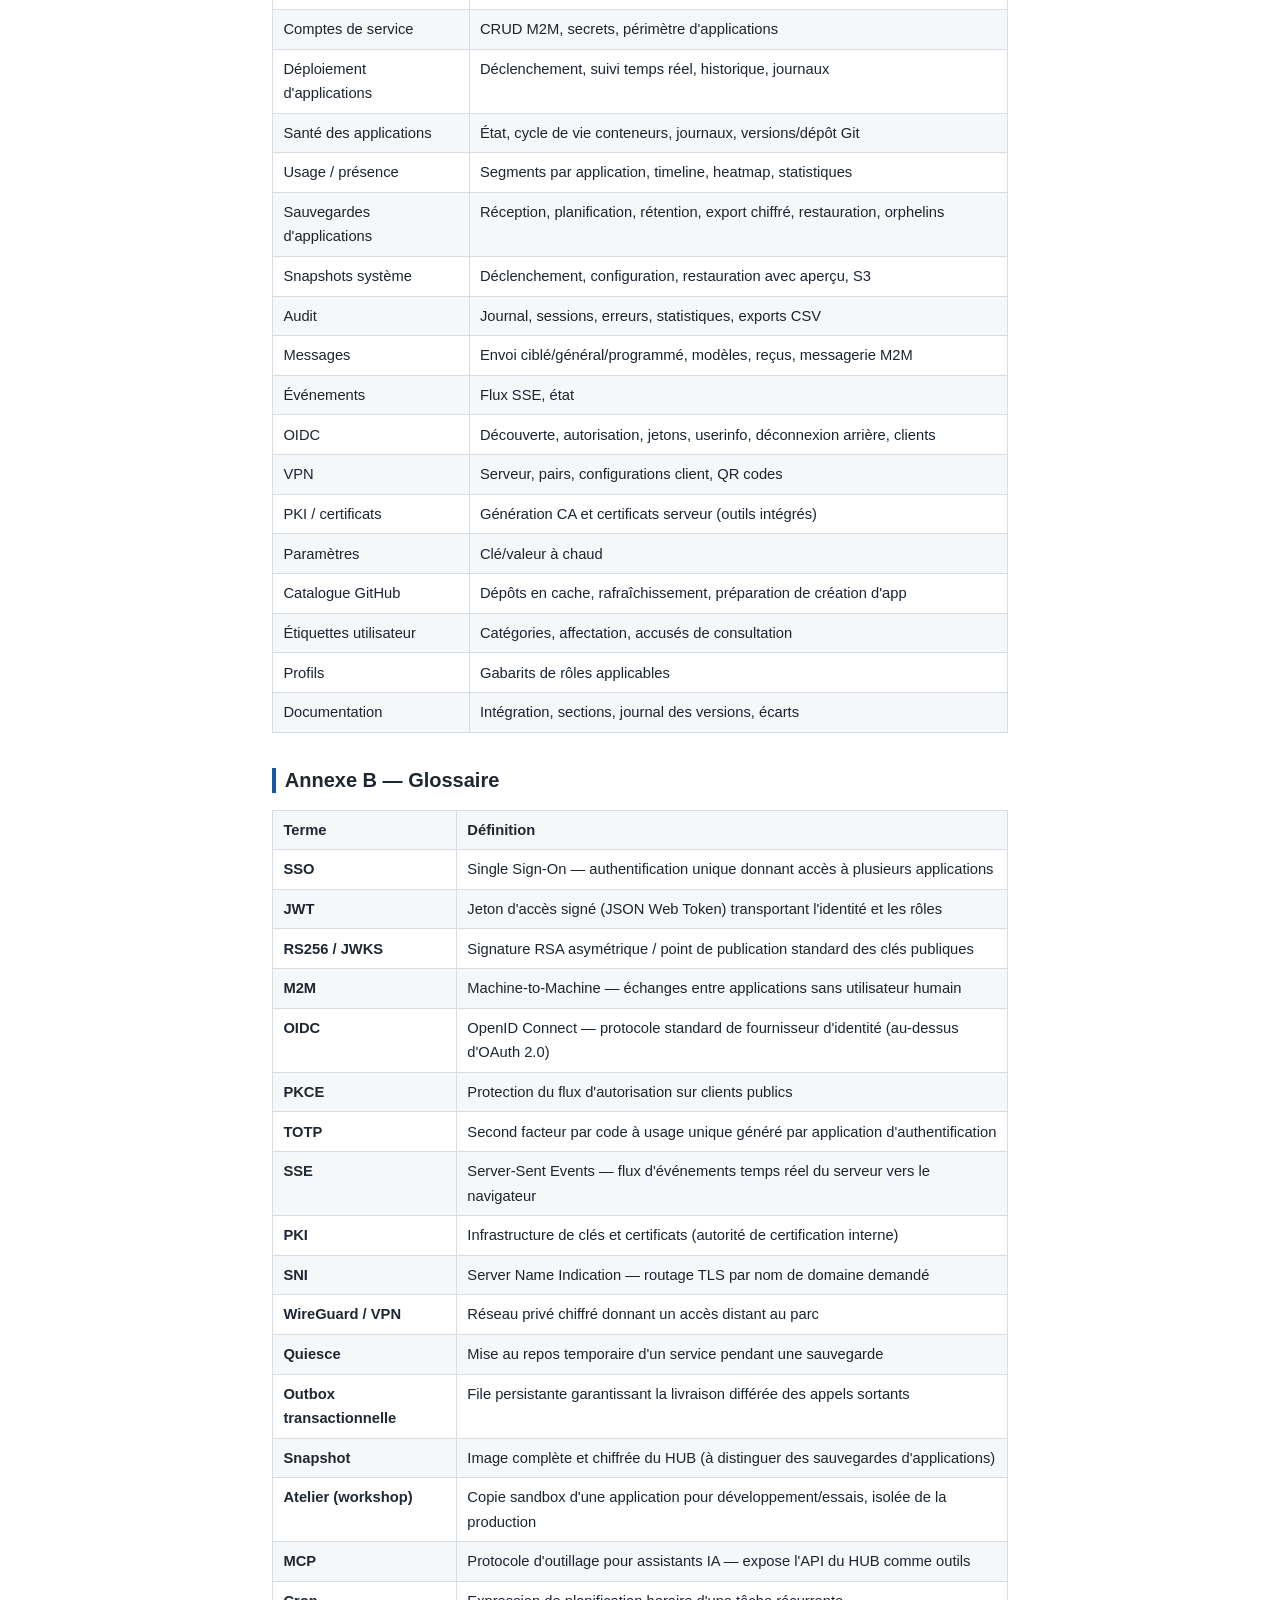
==== commit a808f532: "chore(release): bump v3.44.4 + retrait du rate-limit IP sur /api/oidc/token (429 Too Many Requests e" ====
--- a/docs/CAHIER_DES_CHARGES.html
+++ b/docs/CAHIER_DES_CHARGES.html
@@ -362,7 +362,7 @@
 </tr>
 <tr>
 <td>Limitation de débit</td>
-<td>5 tentatives de connexion / minute / IP, 10 requêtes / minute sur le pont OIDC, réponses 429 avec délai indicatif</td>
+<td>5 tentatives de connexion / minute / IP sur les endpoints de saisie de mot de passe, réponses 429 avec délai indicatif. Pas de plafond IP sur <code>/api/oidc/token</code> : échange code→token server-to-server (une seule IP source pour tous les utilisateurs d'une app) ; protection par client secret, codes one-shot et PKCE</td>
 </tr>
 <tr>
 <td>En-têtes HTTP</td>
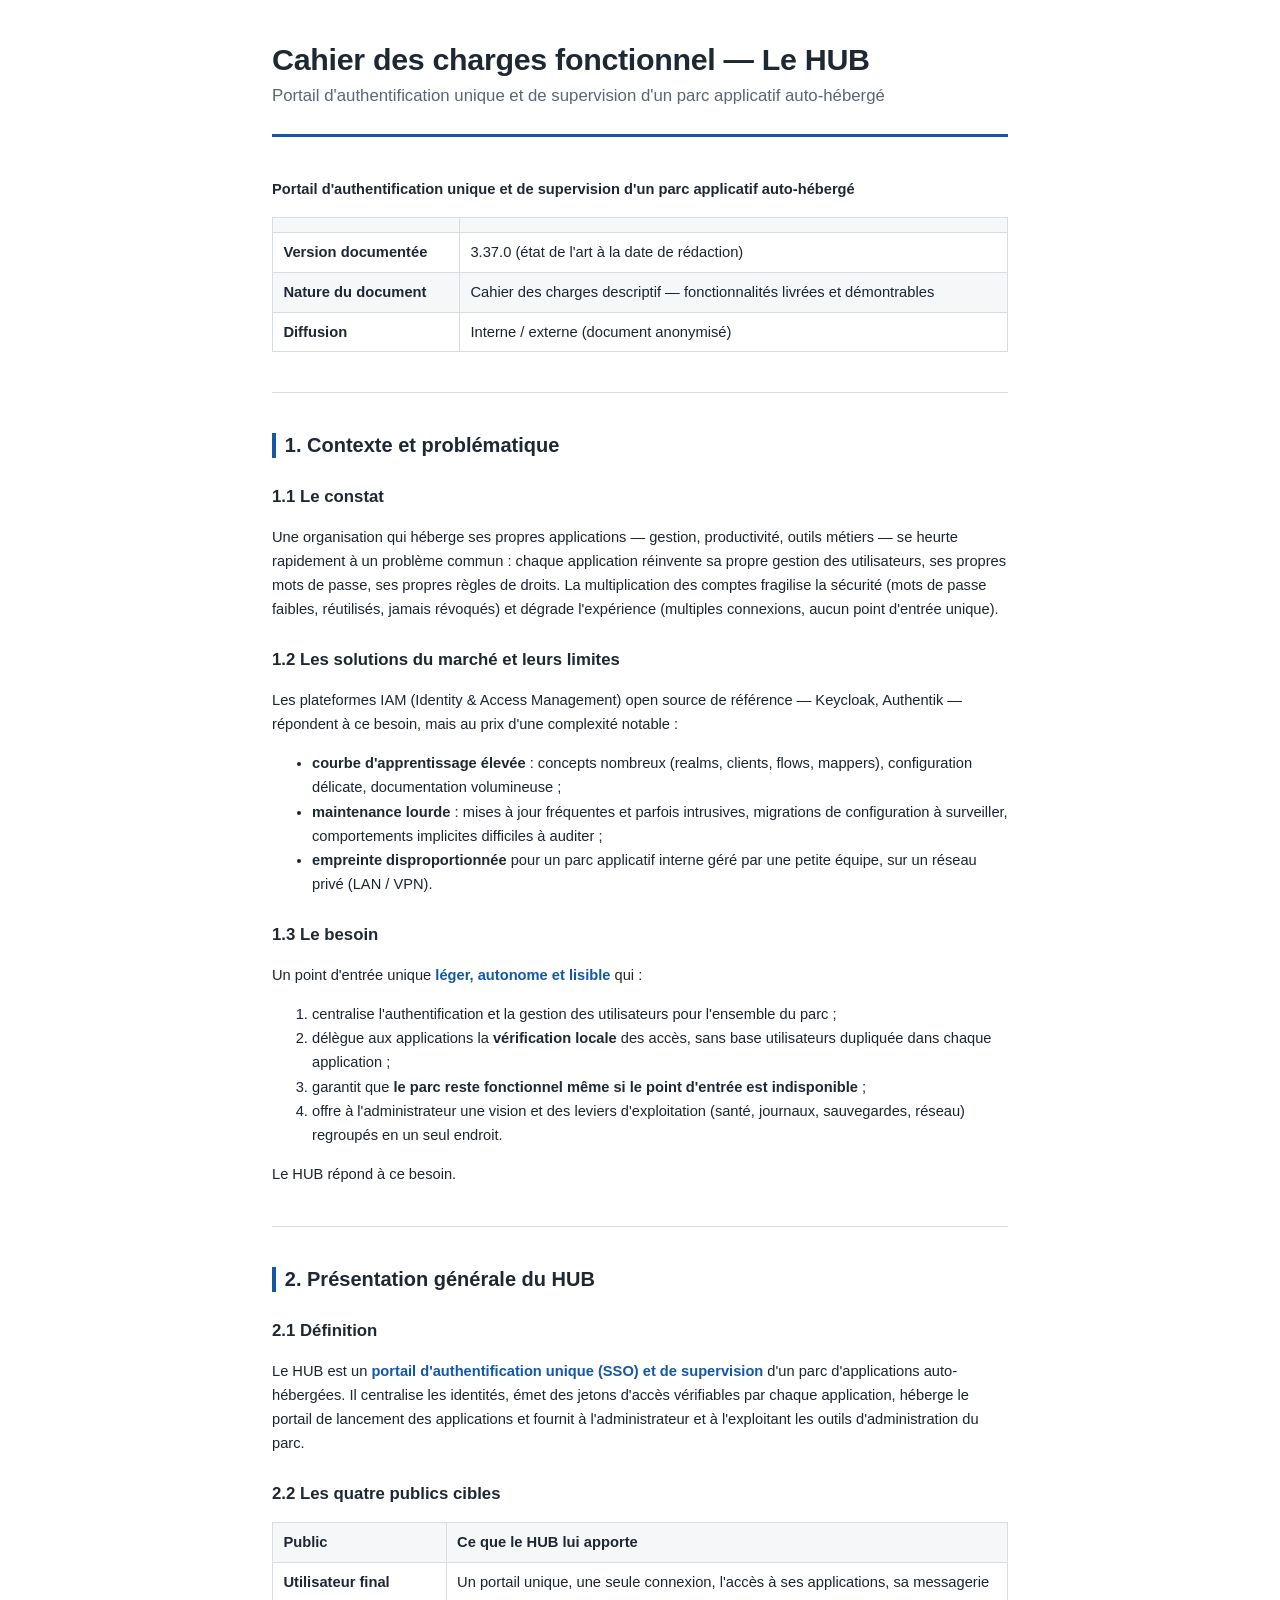
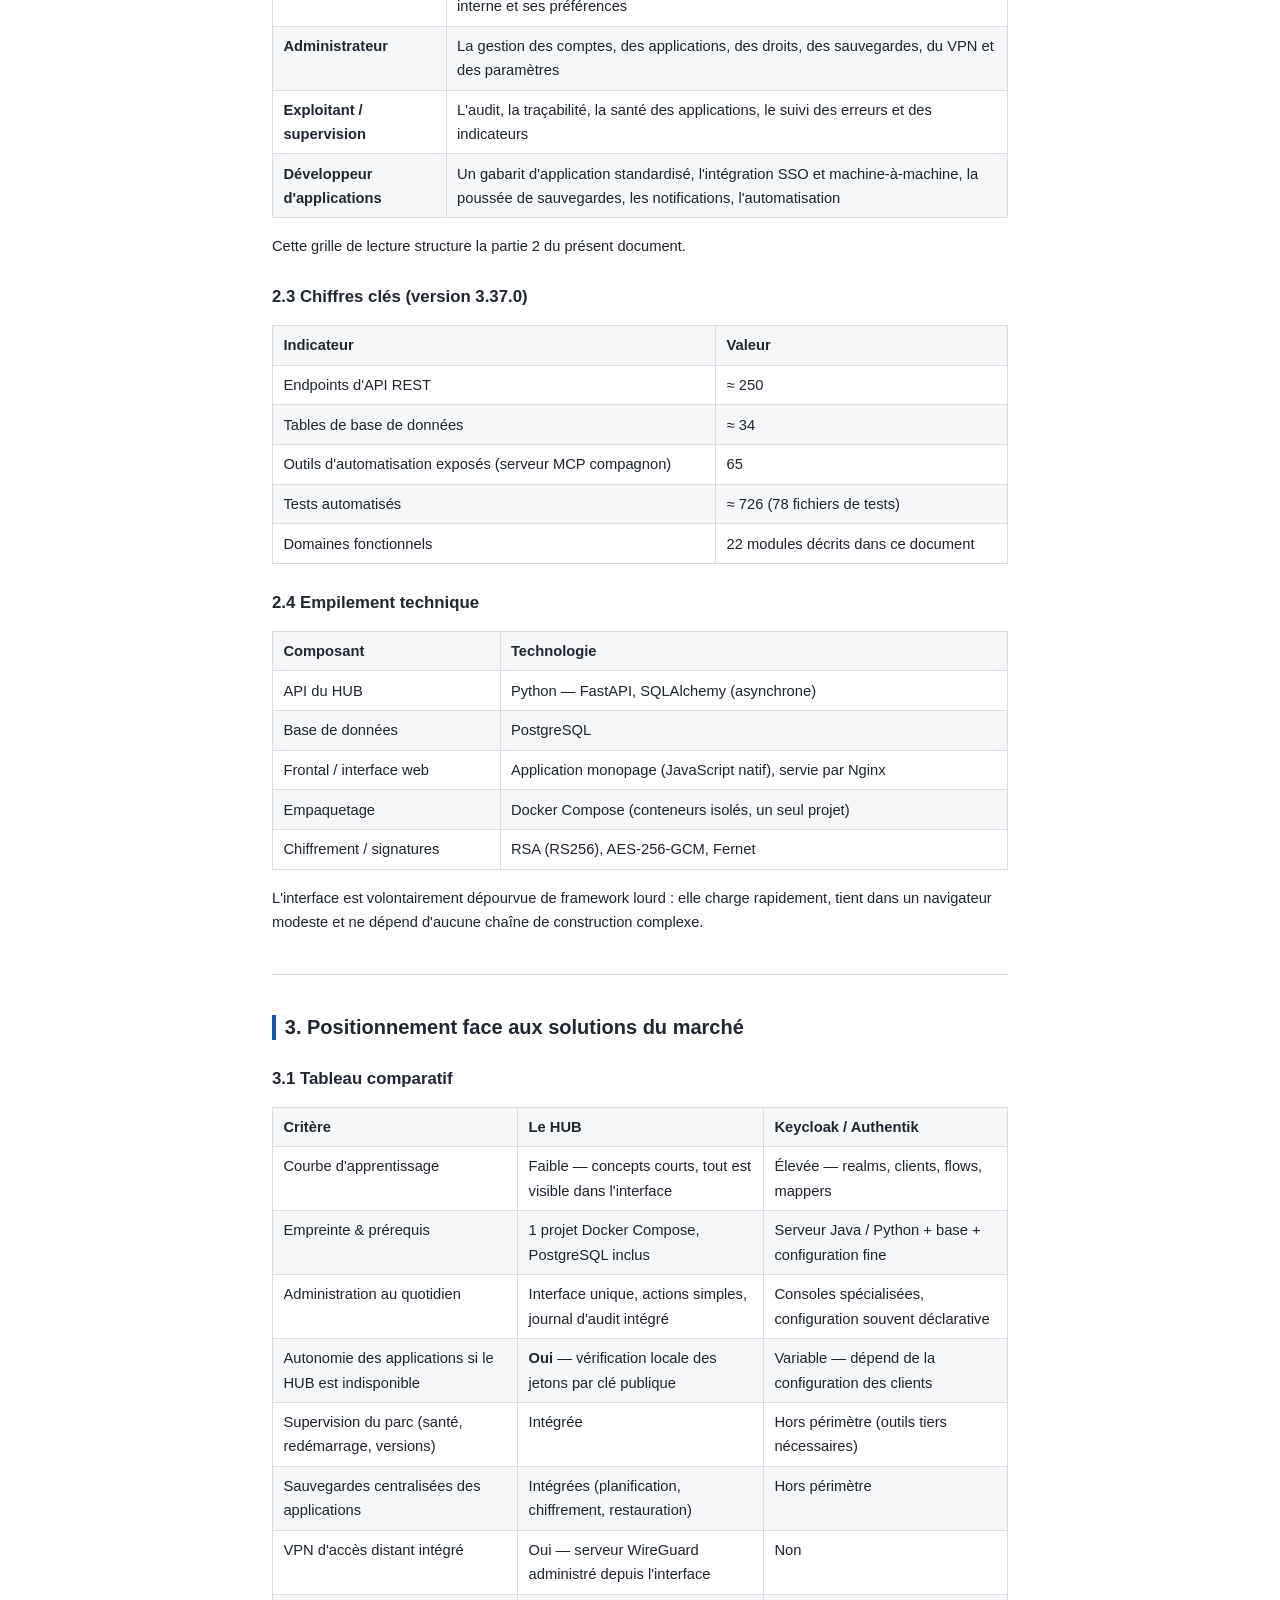
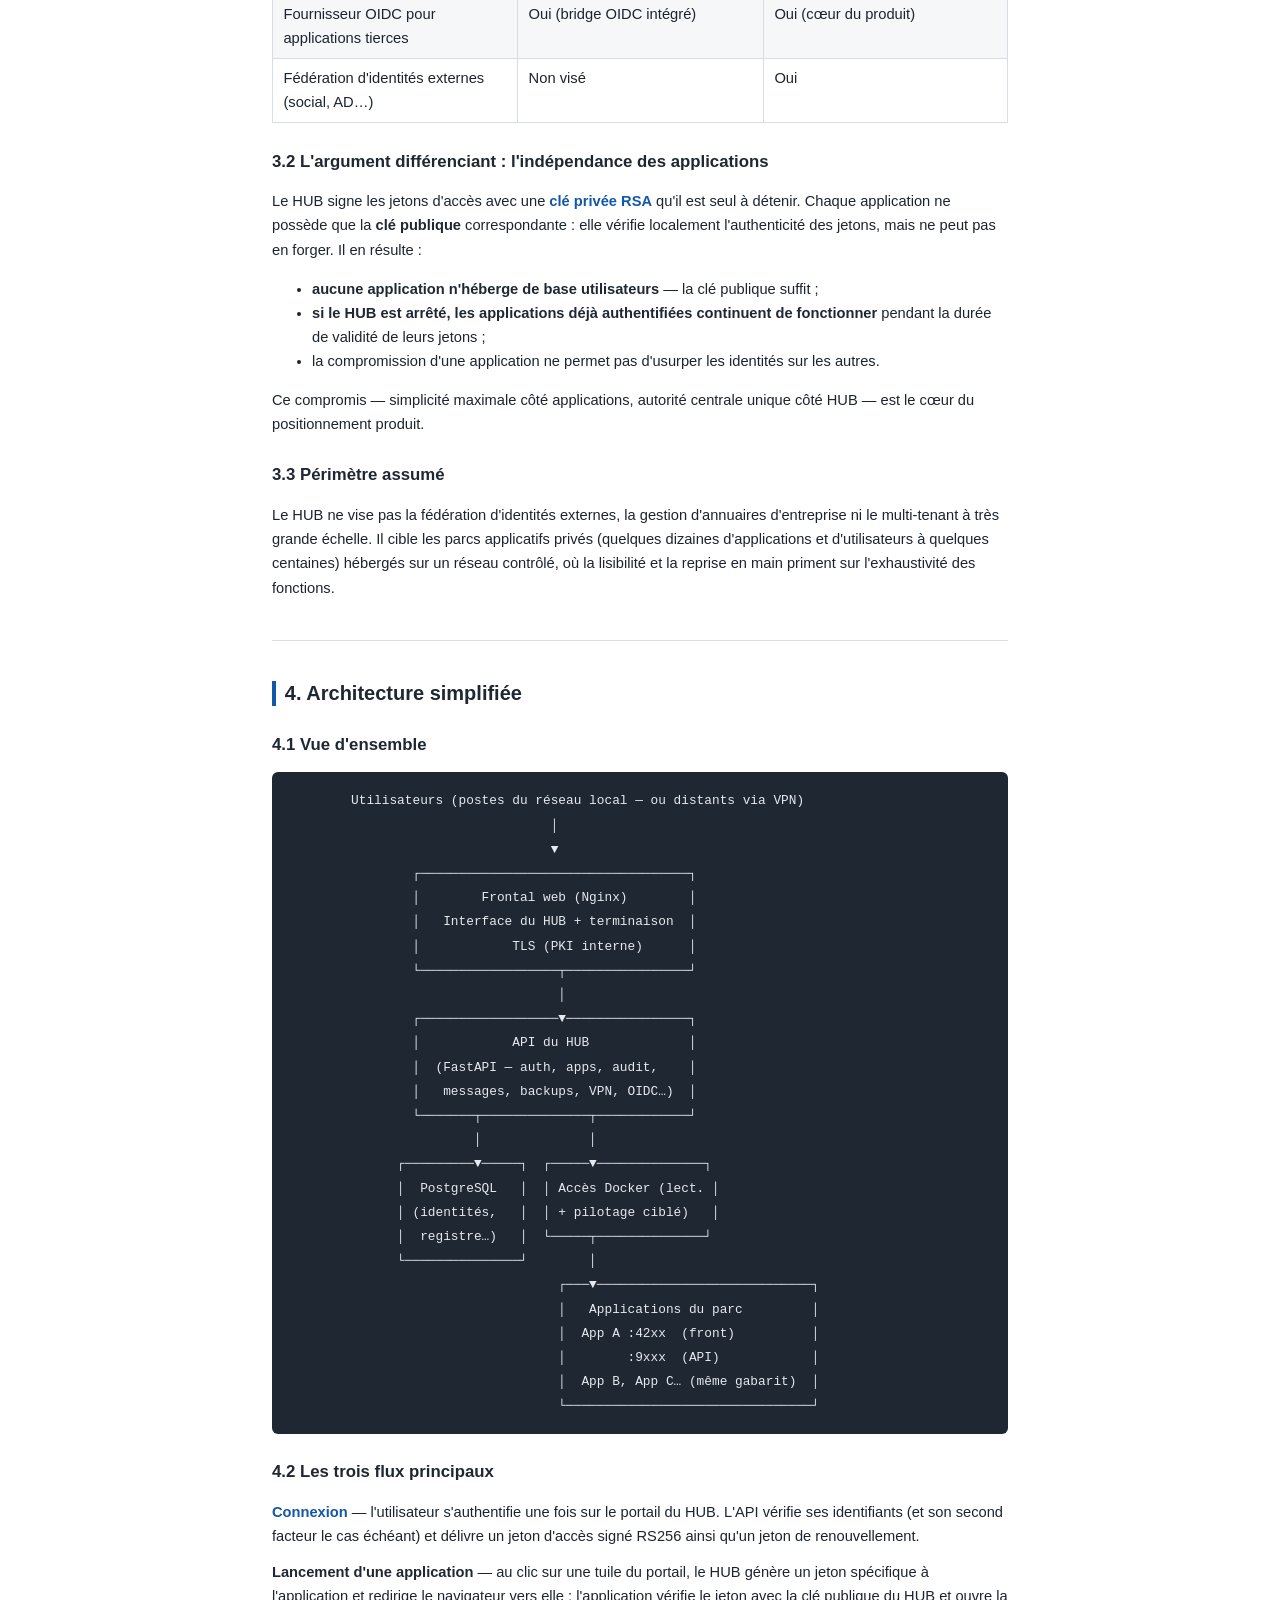
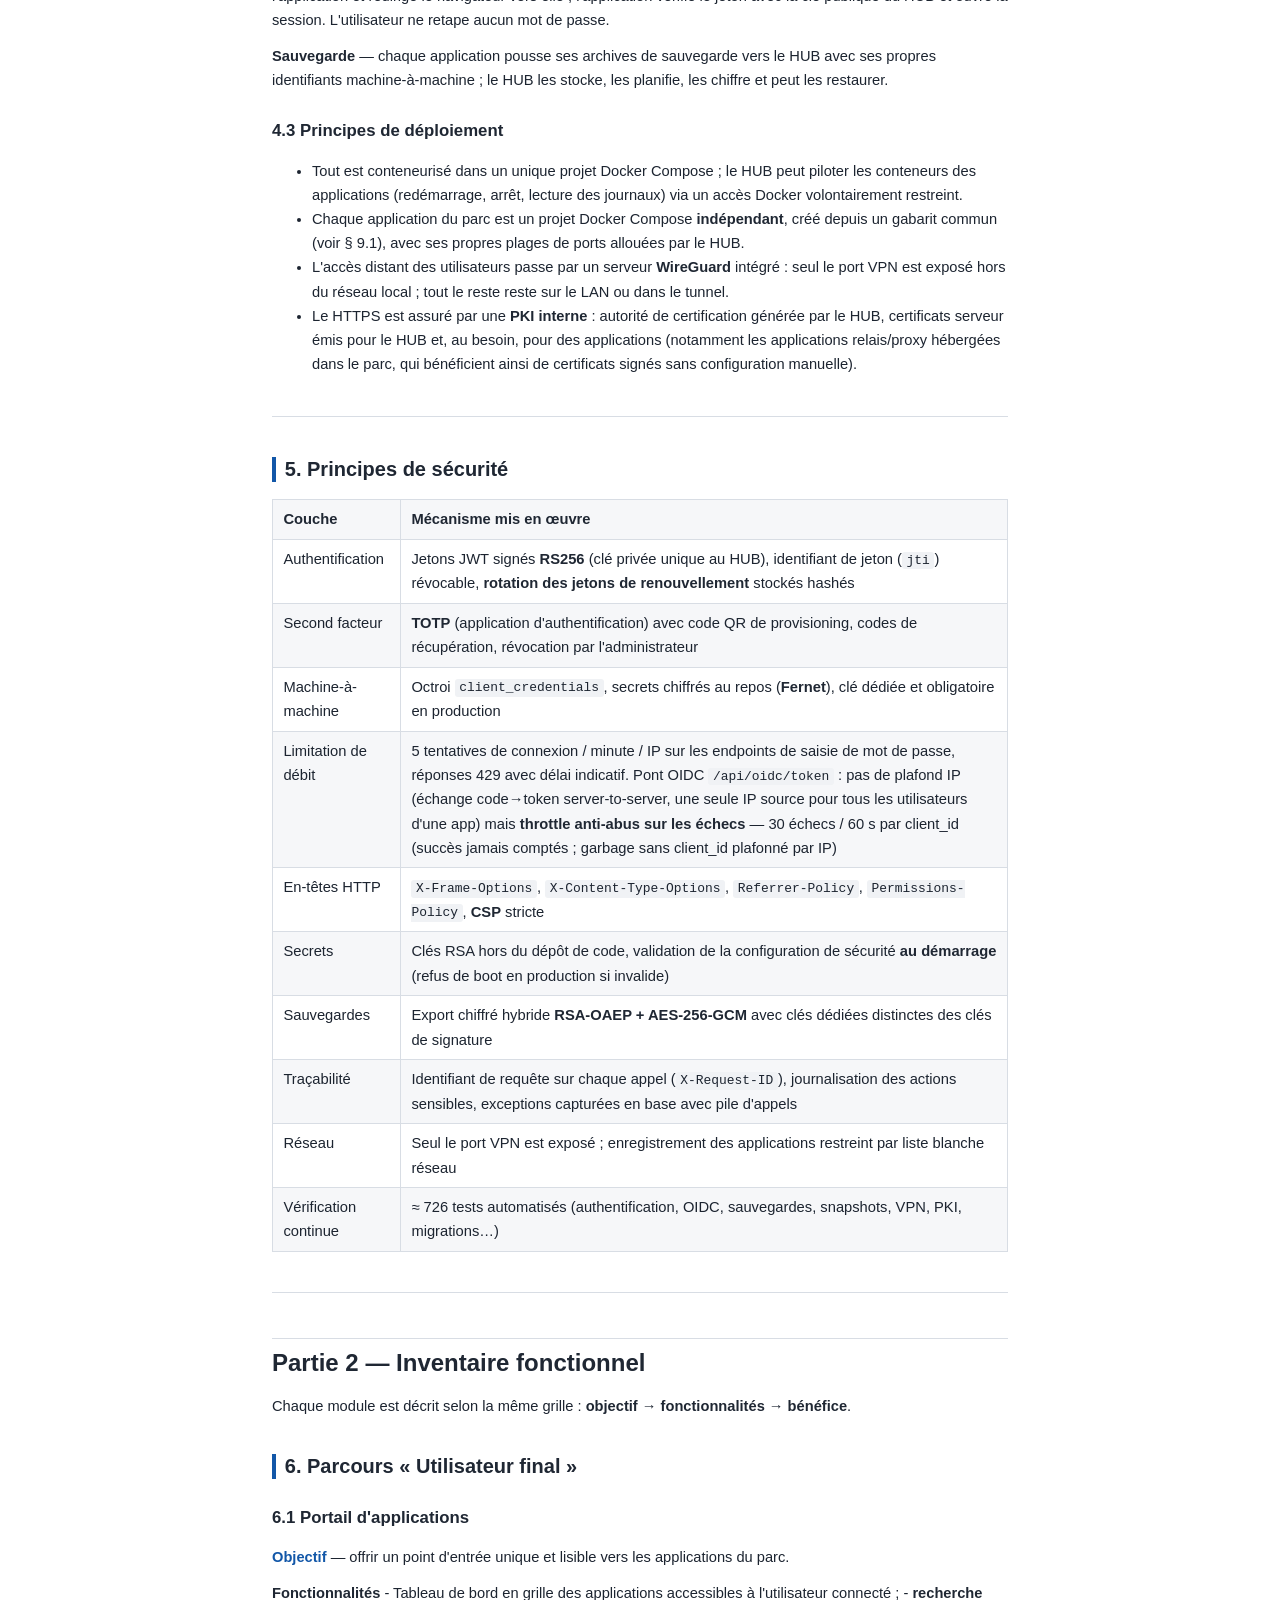
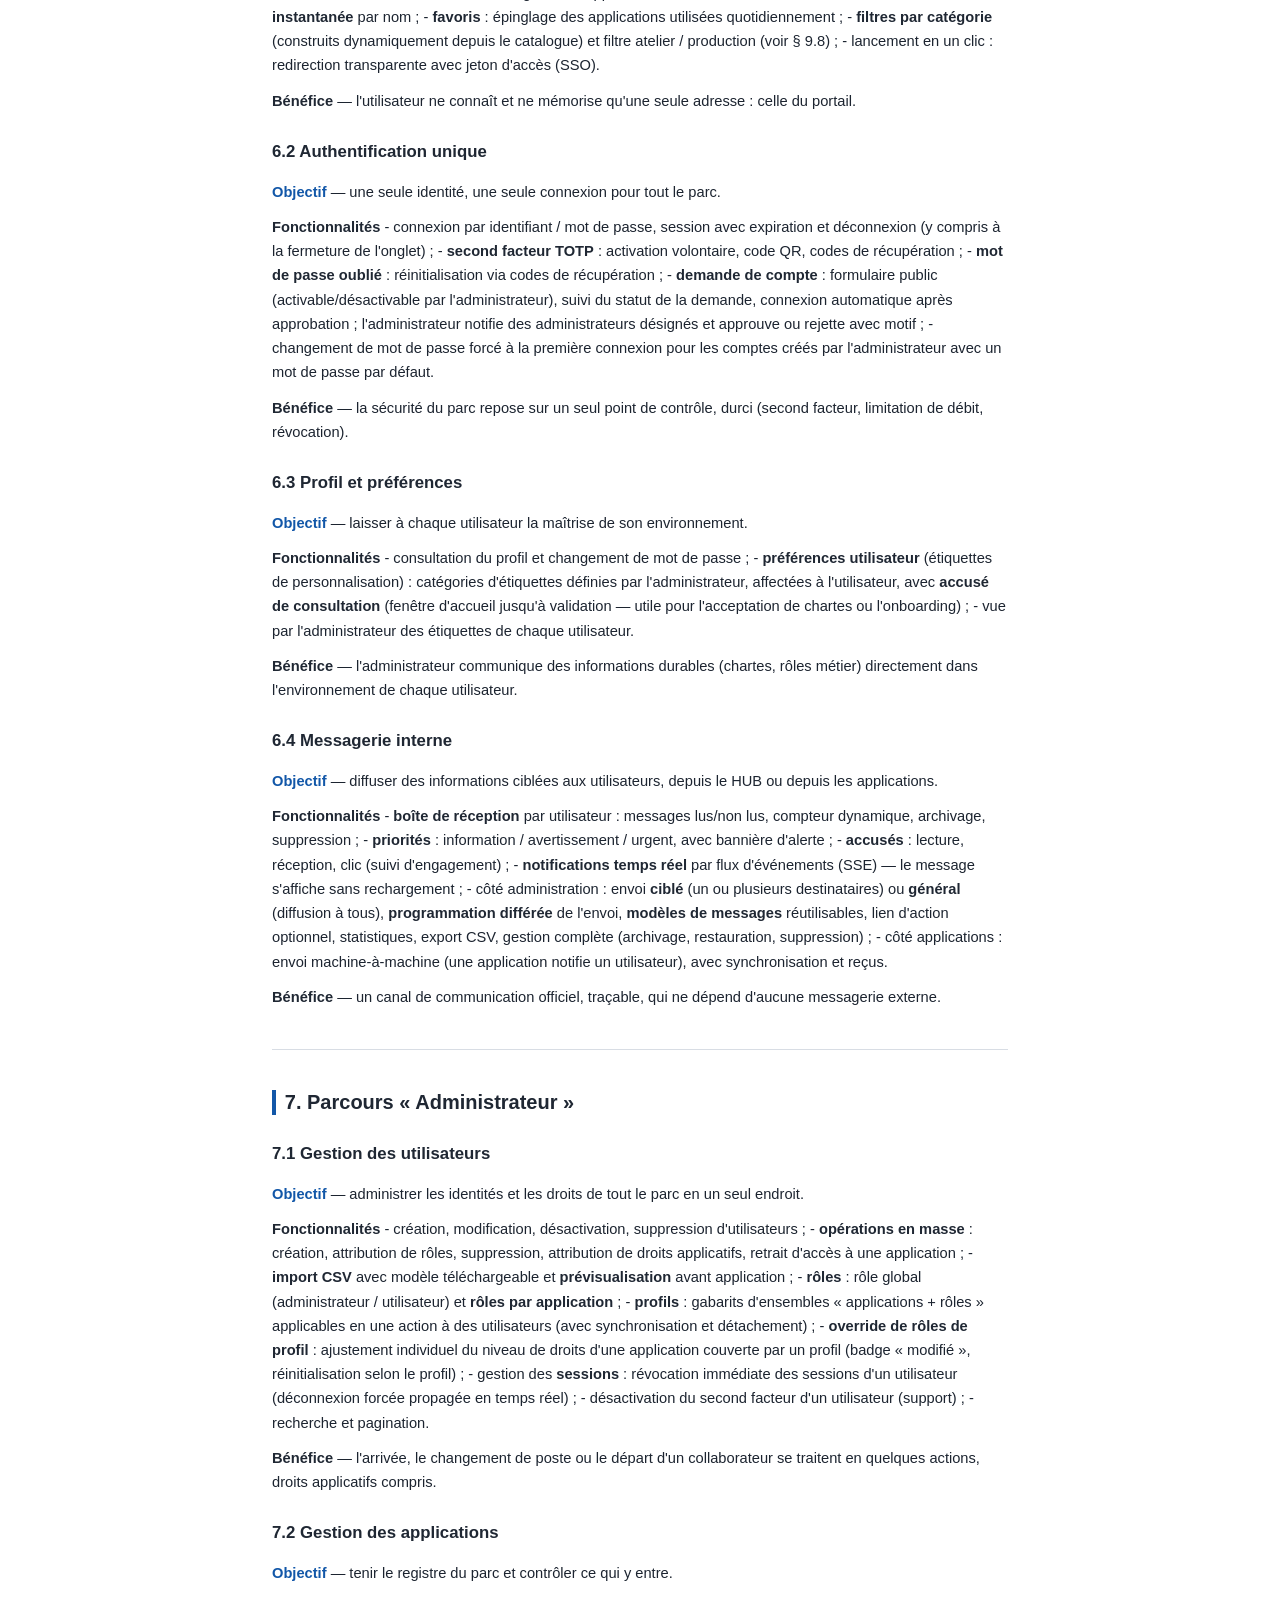
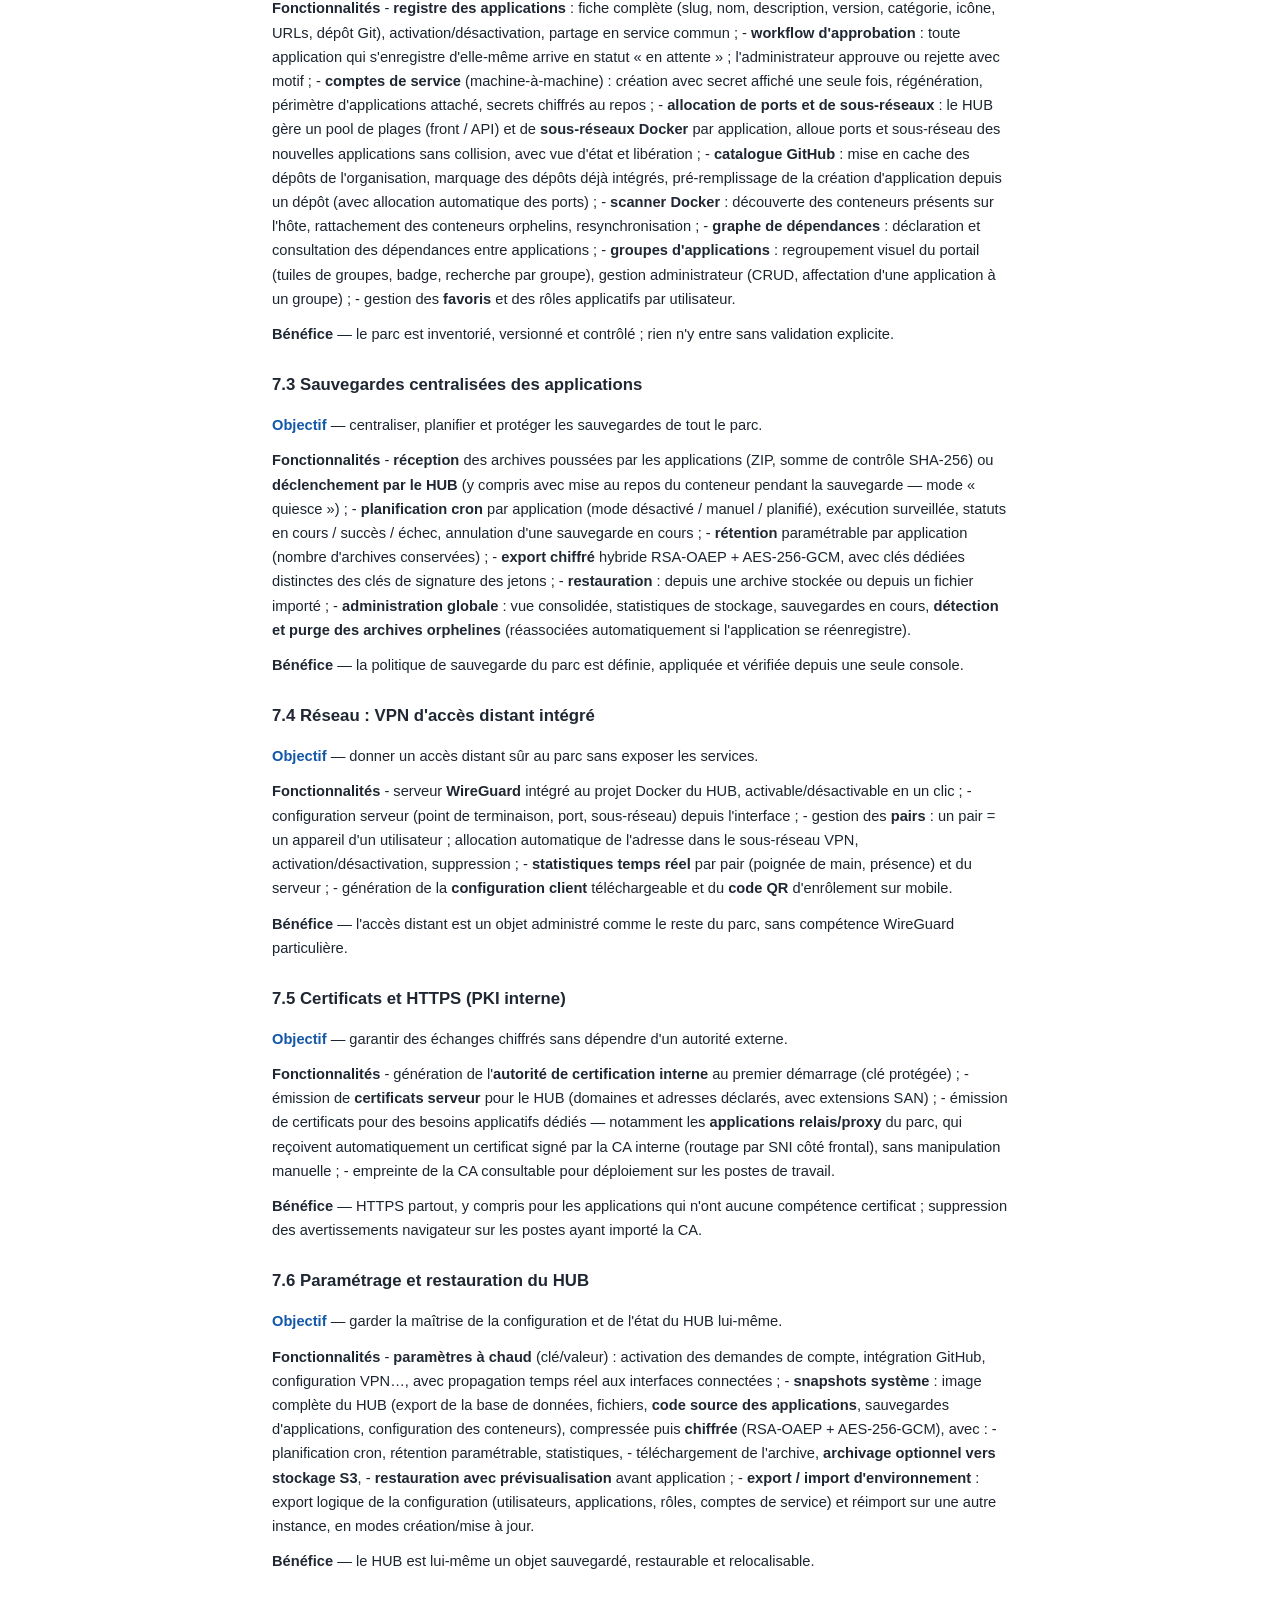
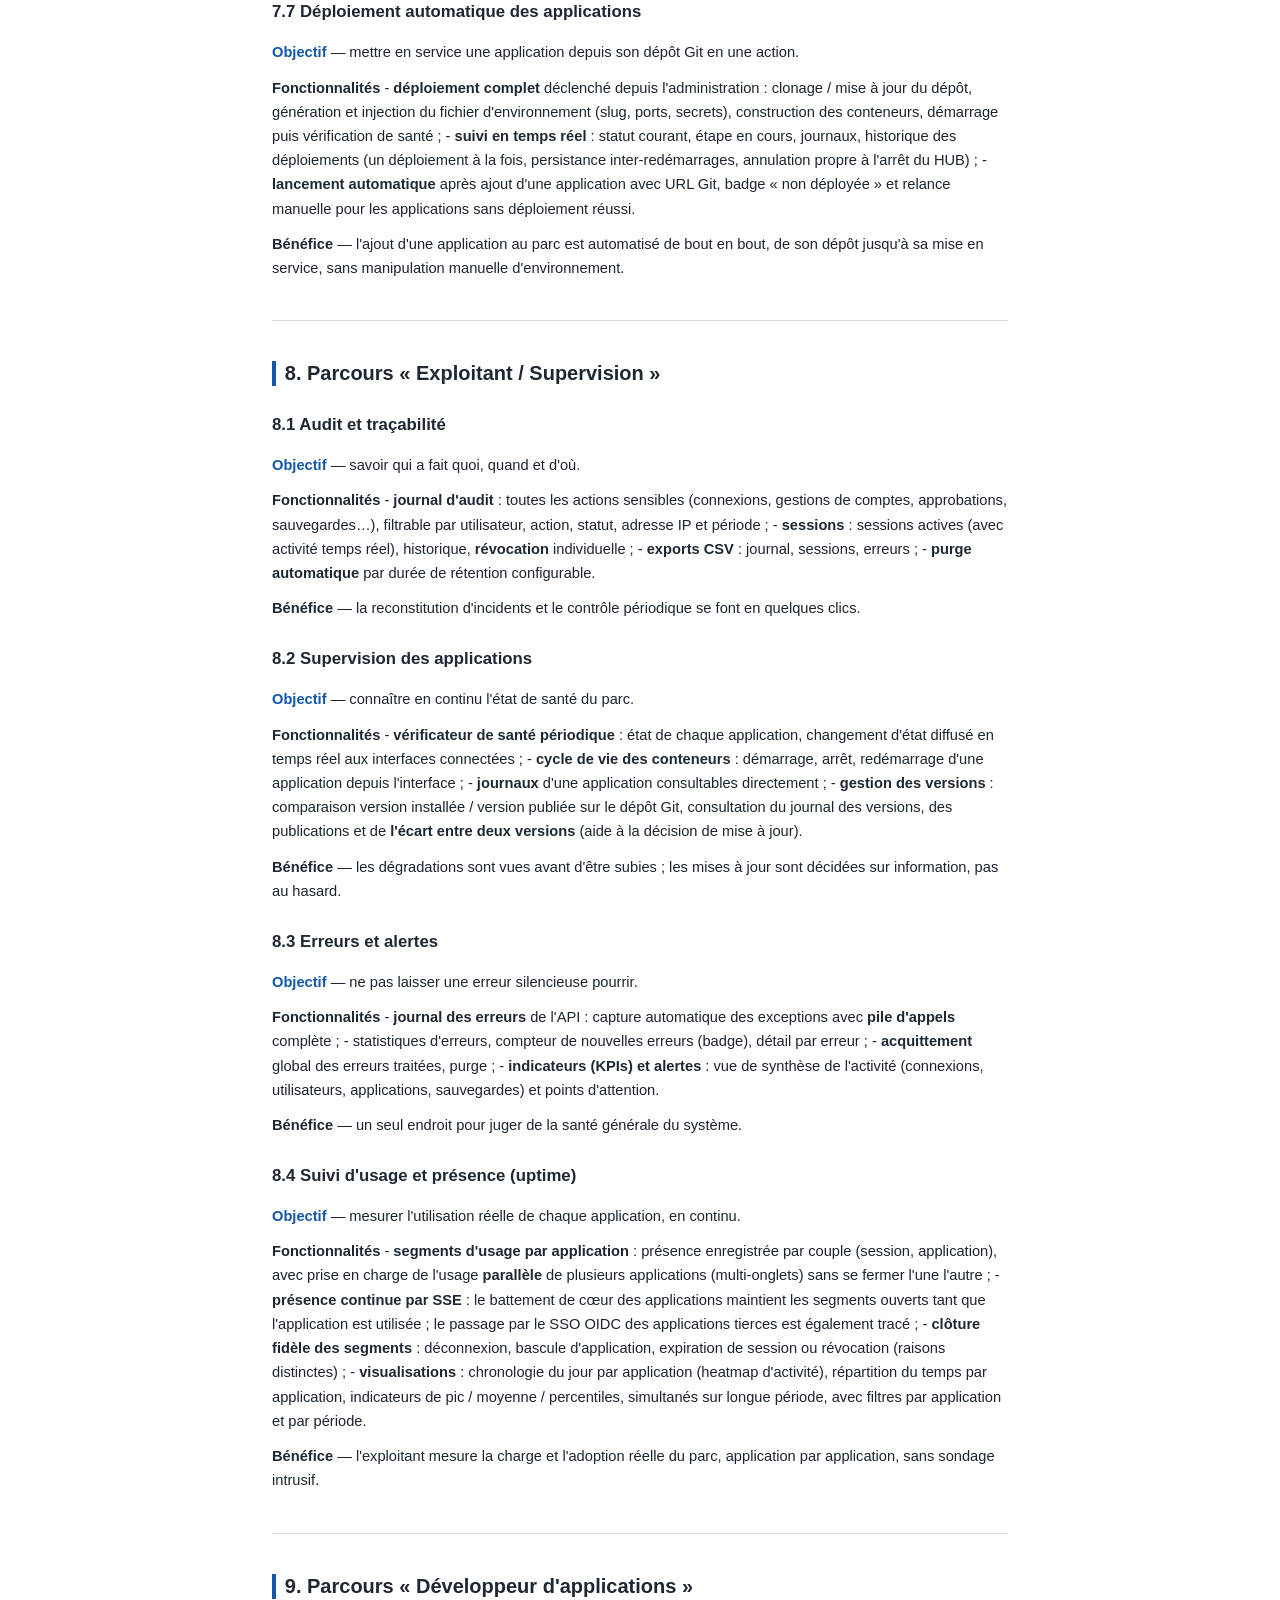
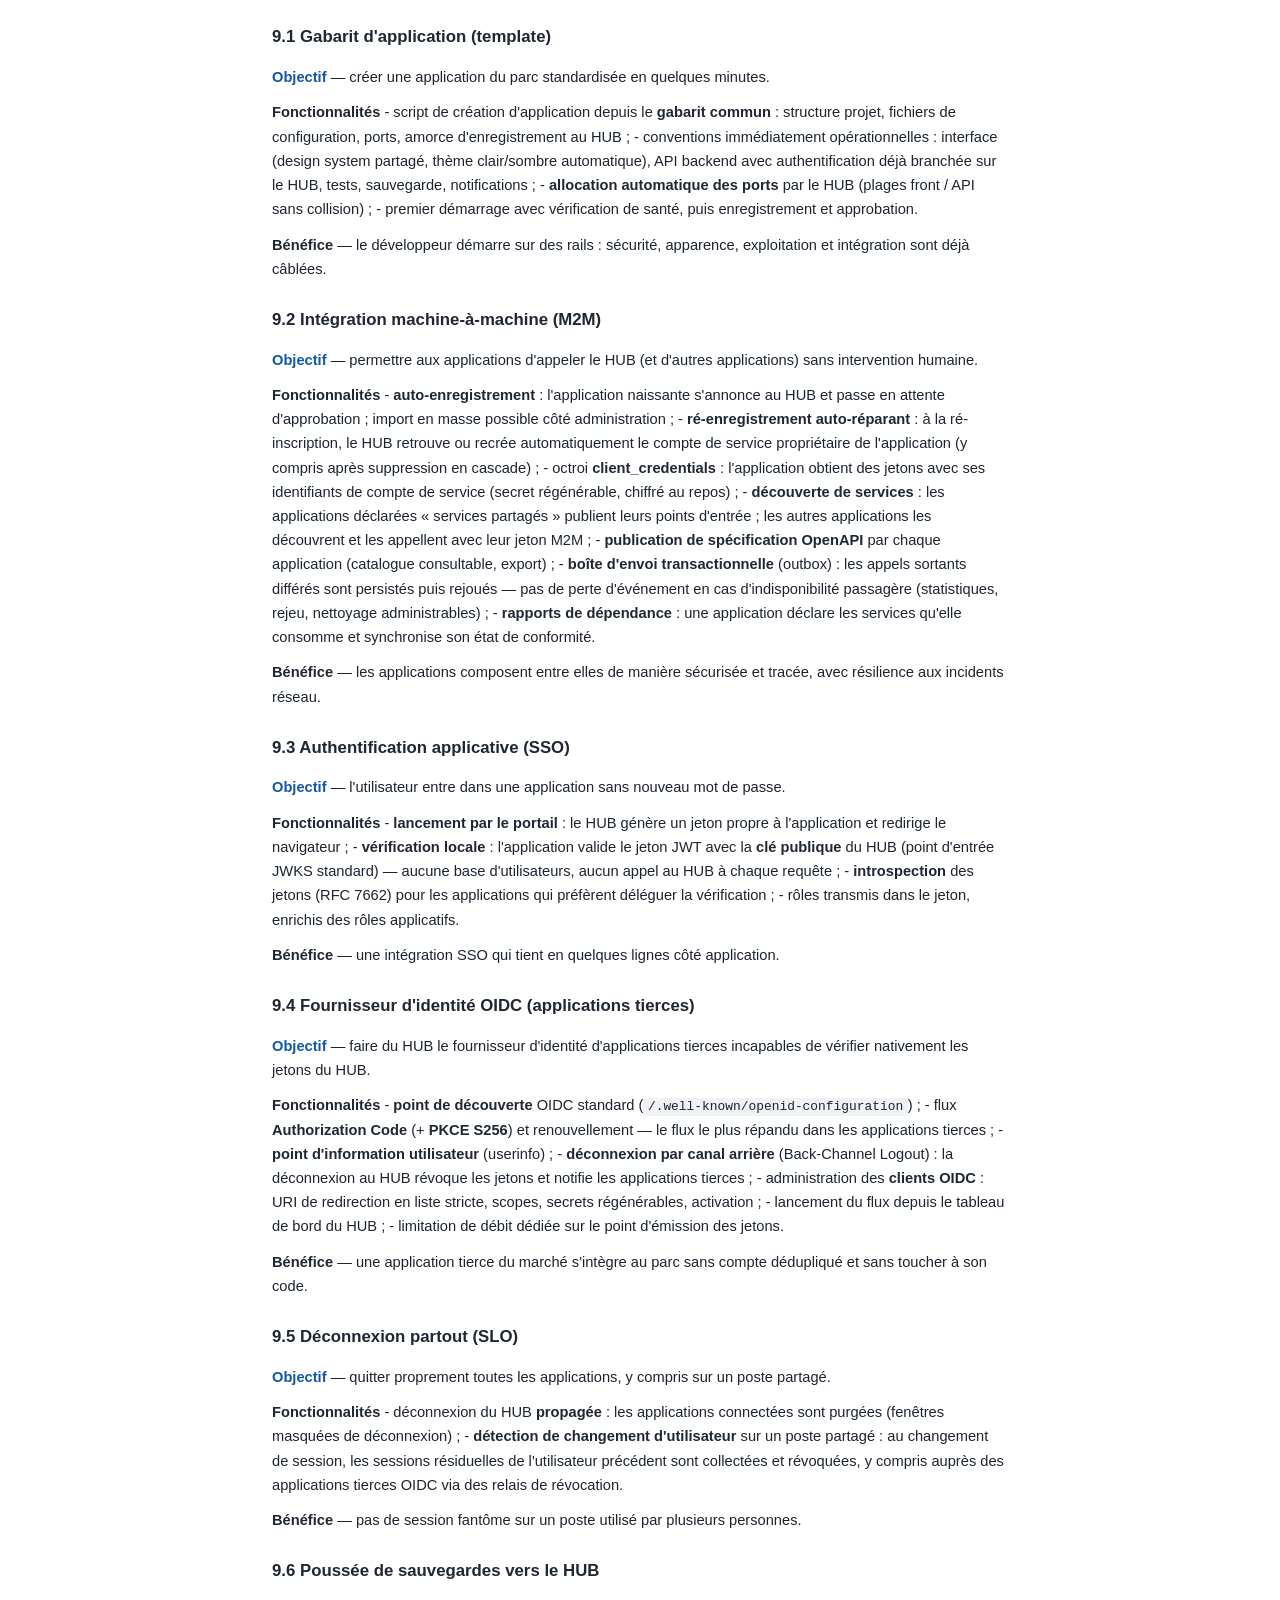
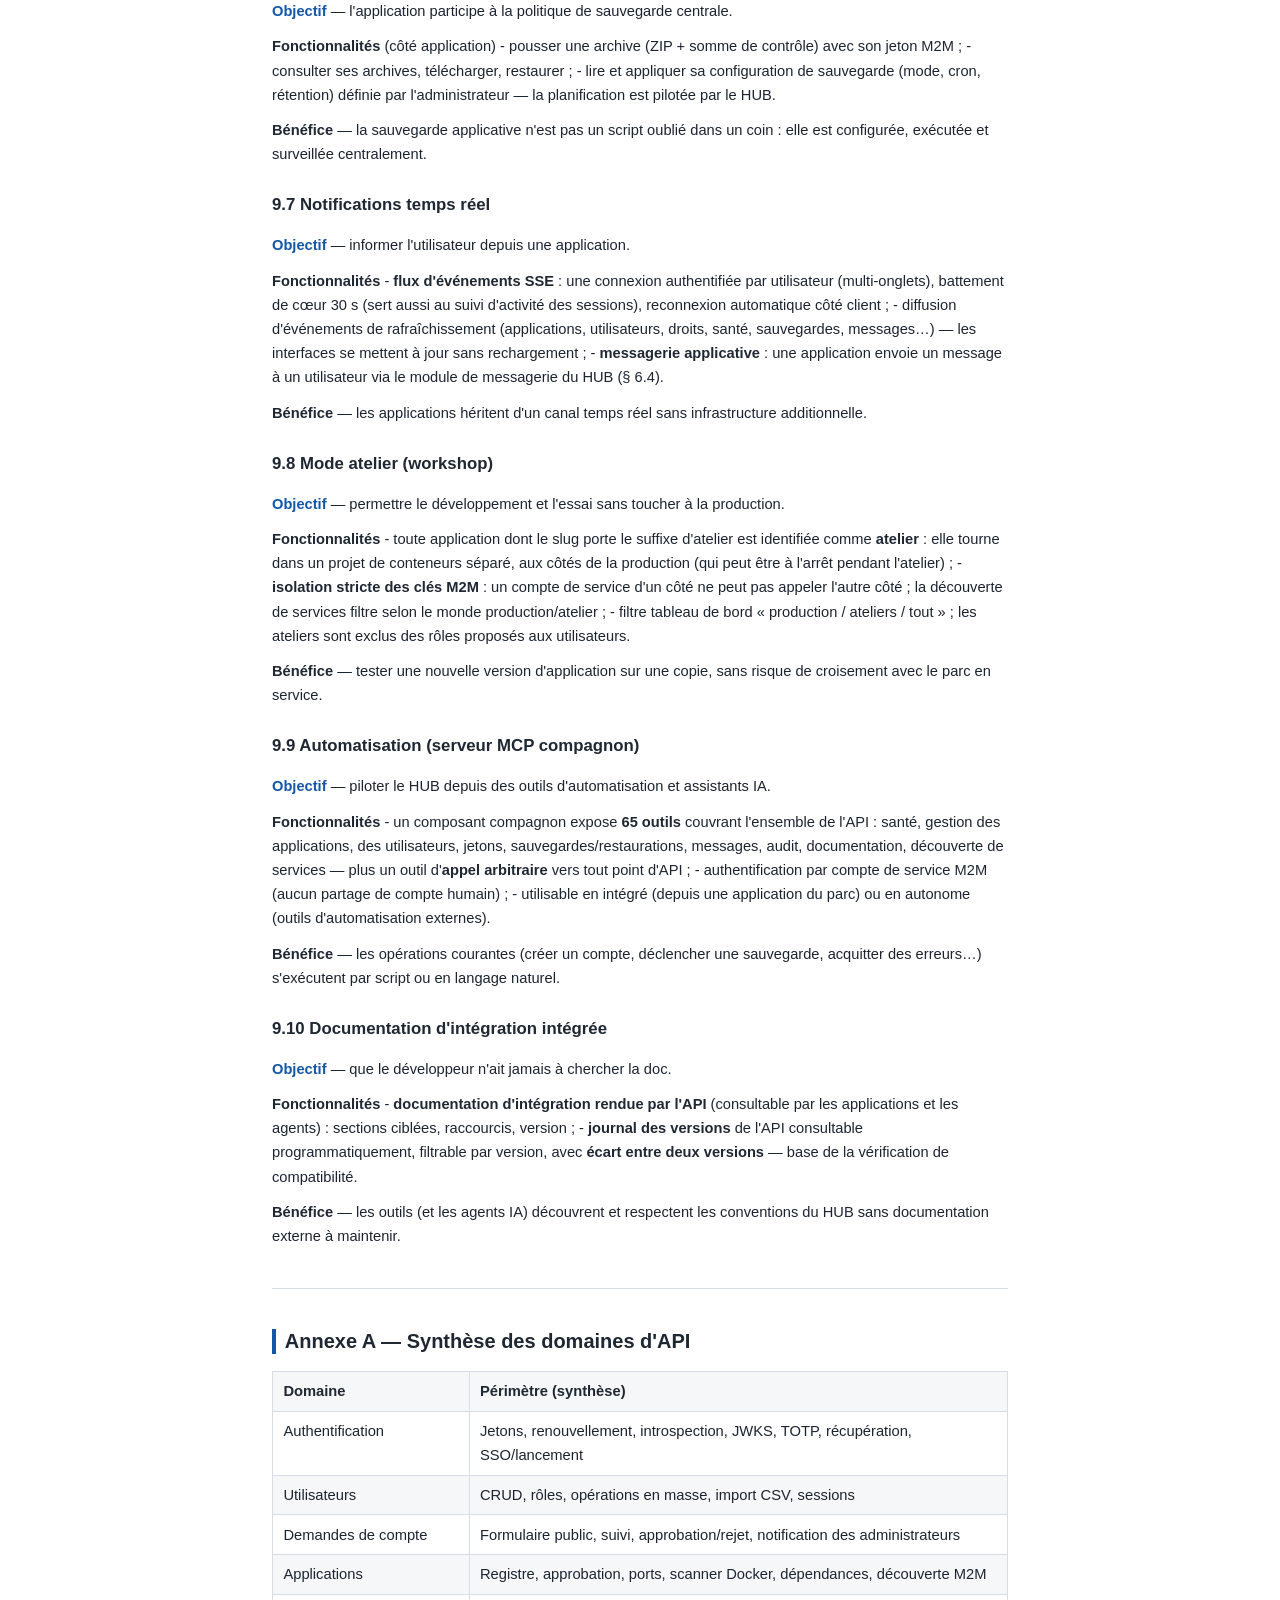
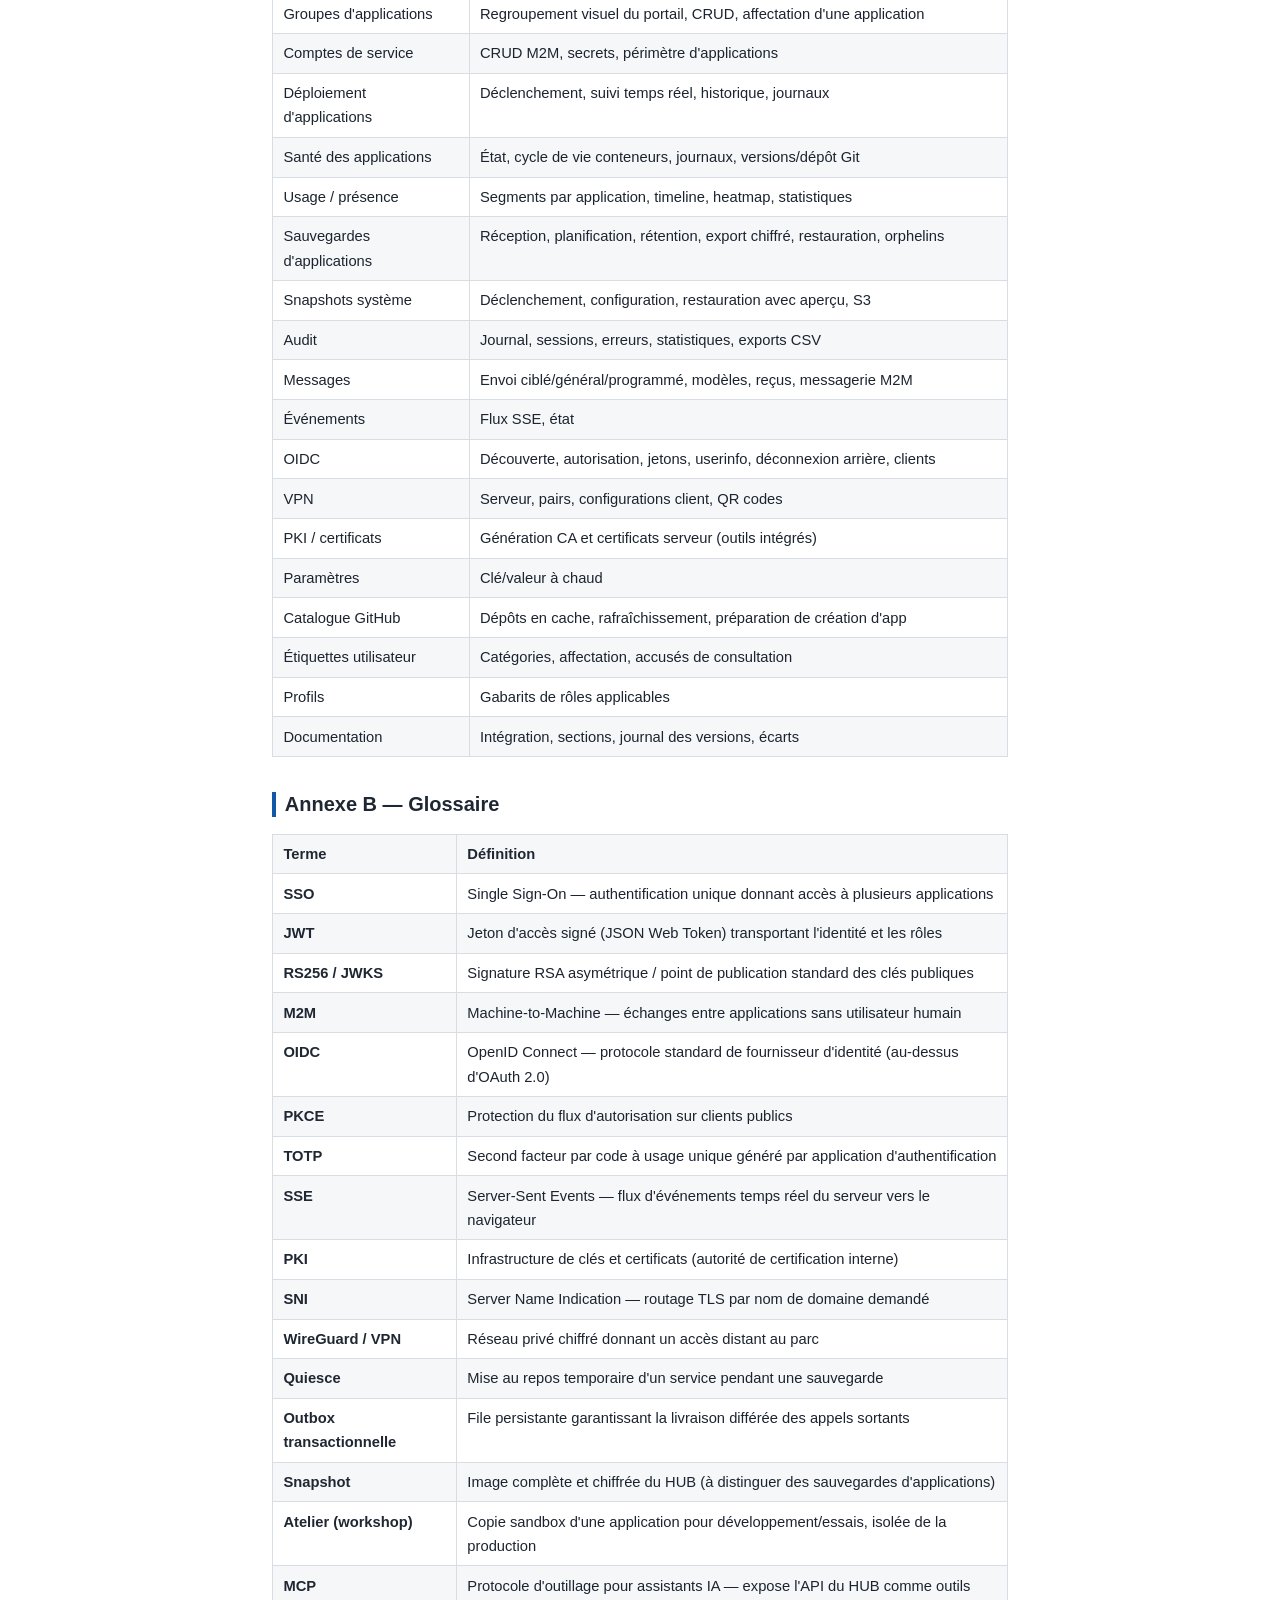
==== commit a6066f82: "chore(release): bump v3.45.0 + throttle anti-abus sur les échecs sur /api/oidc/token (30/60s par cli" ====
--- a/docs/CAHIER_DES_CHARGES.html
+++ b/docs/CAHIER_DES_CHARGES.html
@@ -362,7 +362,7 @@
 </tr>
 <tr>
 <td>Limitation de débit</td>
-<td>5 tentatives de connexion / minute / IP sur les endpoints de saisie de mot de passe, réponses 429 avec délai indicatif. Pas de plafond IP sur <code>/api/oidc/token</code> : échange code→token server-to-server (une seule IP source pour tous les utilisateurs d'une app) ; protection par client secret, codes one-shot et PKCE</td>
+<td>5 tentatives de connexion / minute / IP sur les endpoints de saisie de mot de passe, réponses 429 avec délai indicatif. Pont OIDC <code>/api/oidc/token</code> : pas de plafond IP (échange code→token server-to-server, une seule IP source pour tous les utilisateurs d'une app) mais <strong>throttle anti-abus sur les échecs</strong> — 30 échecs / 60 s par client_id (succès jamais comptés ; garbage sans client_id plafonné par IP)</td>
 </tr>
 <tr>
 <td>En-têtes HTTP</td>
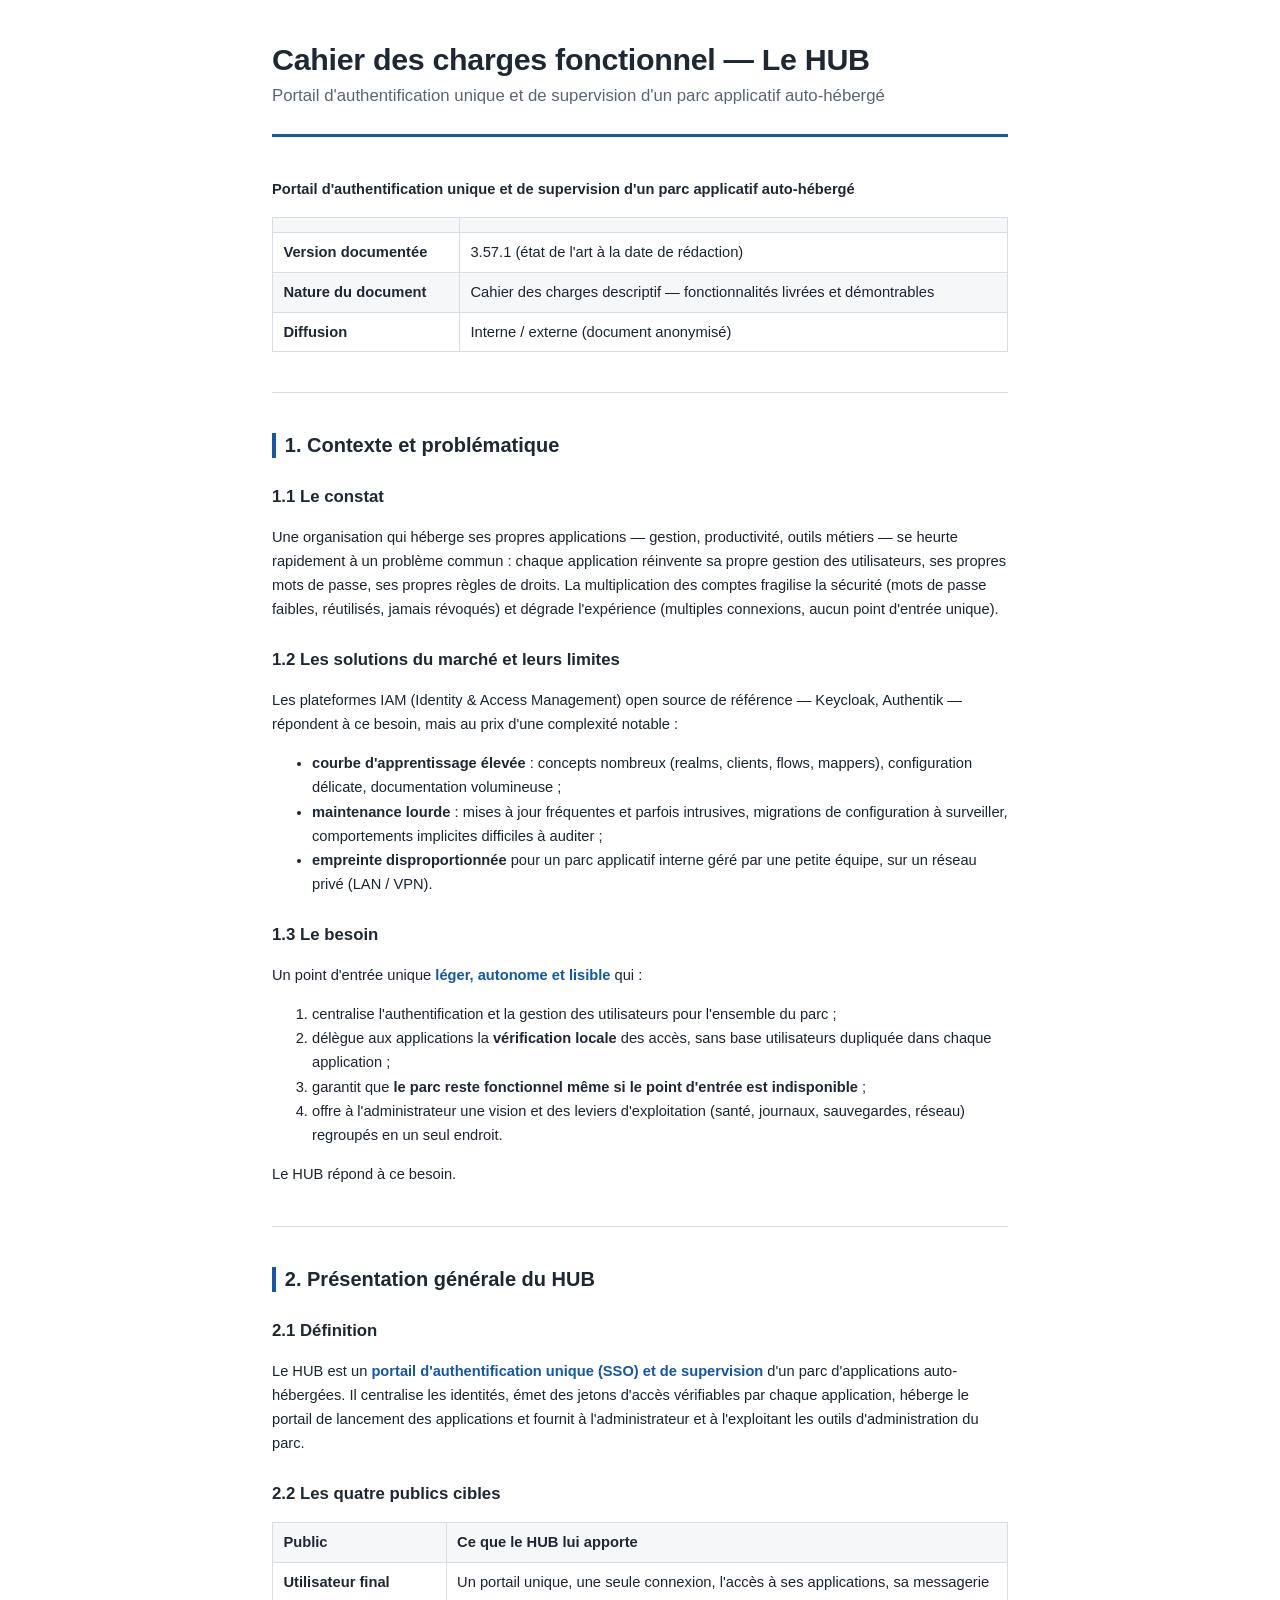
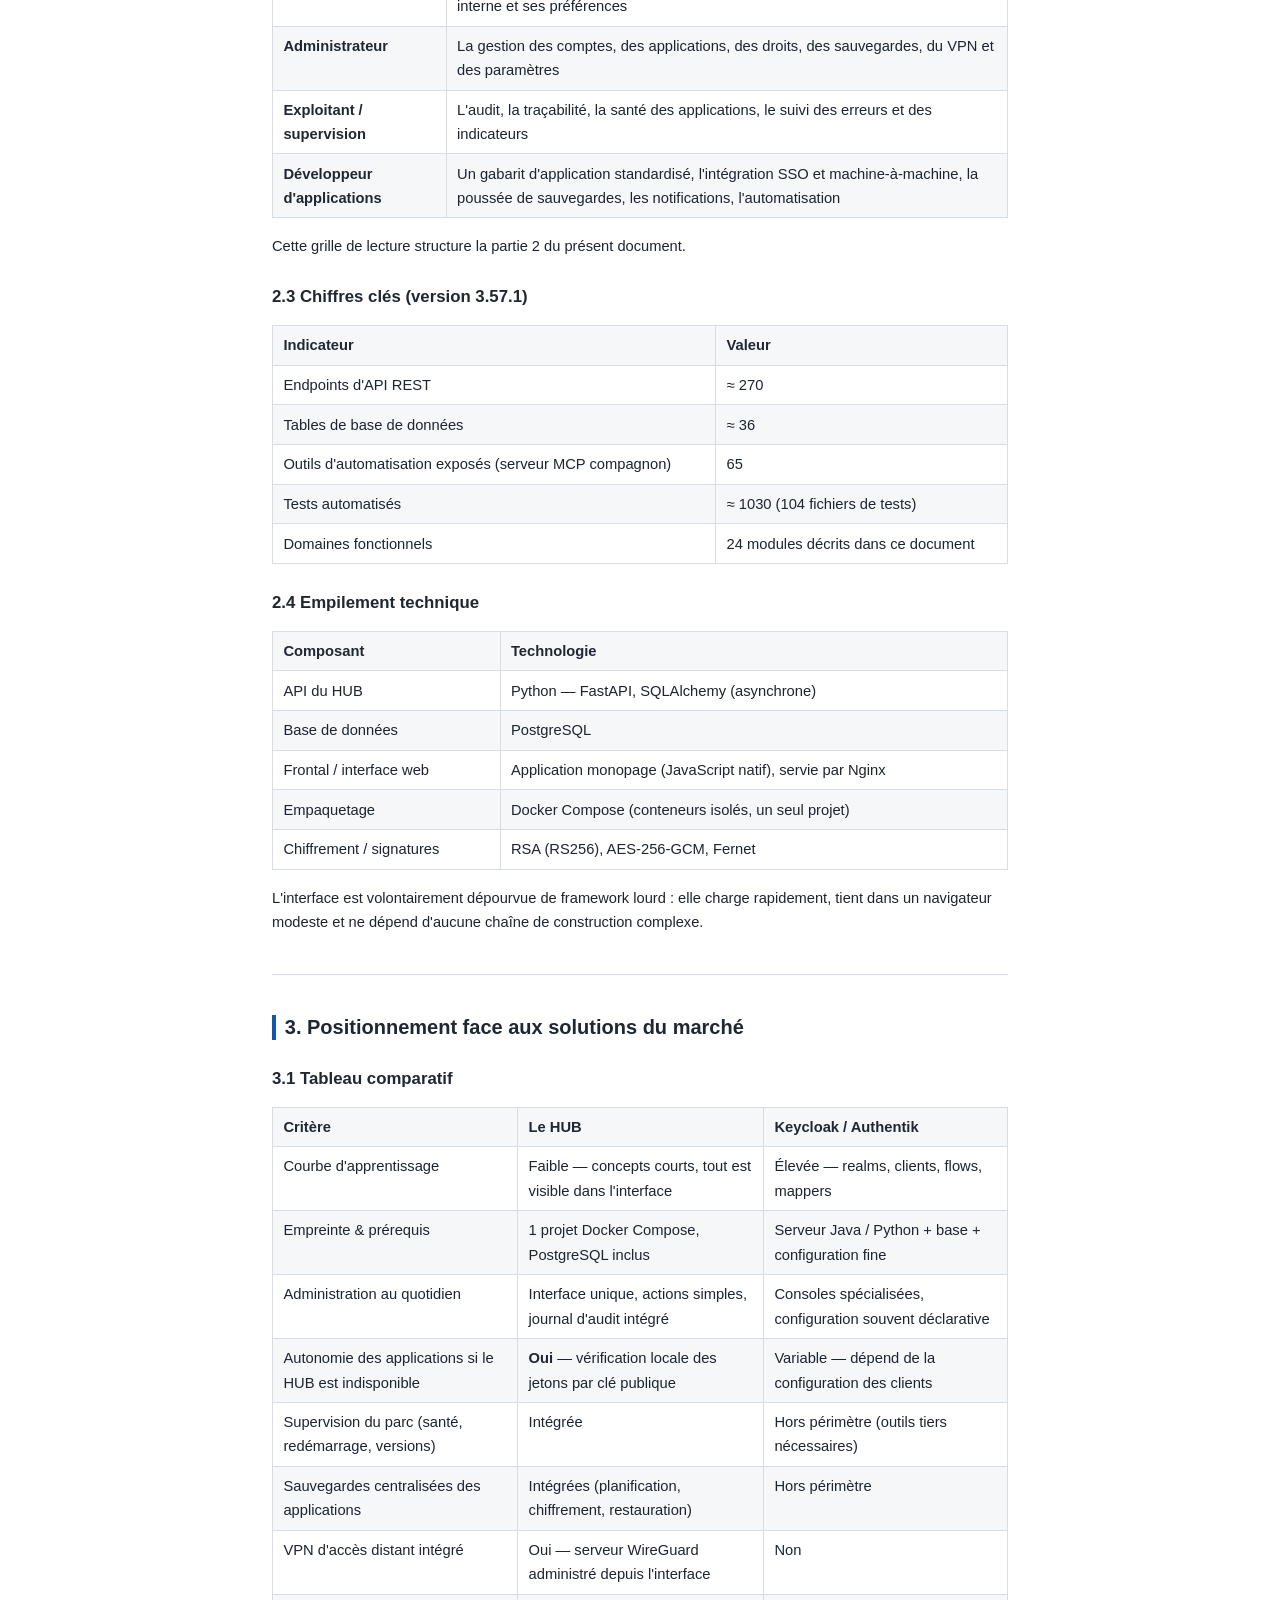
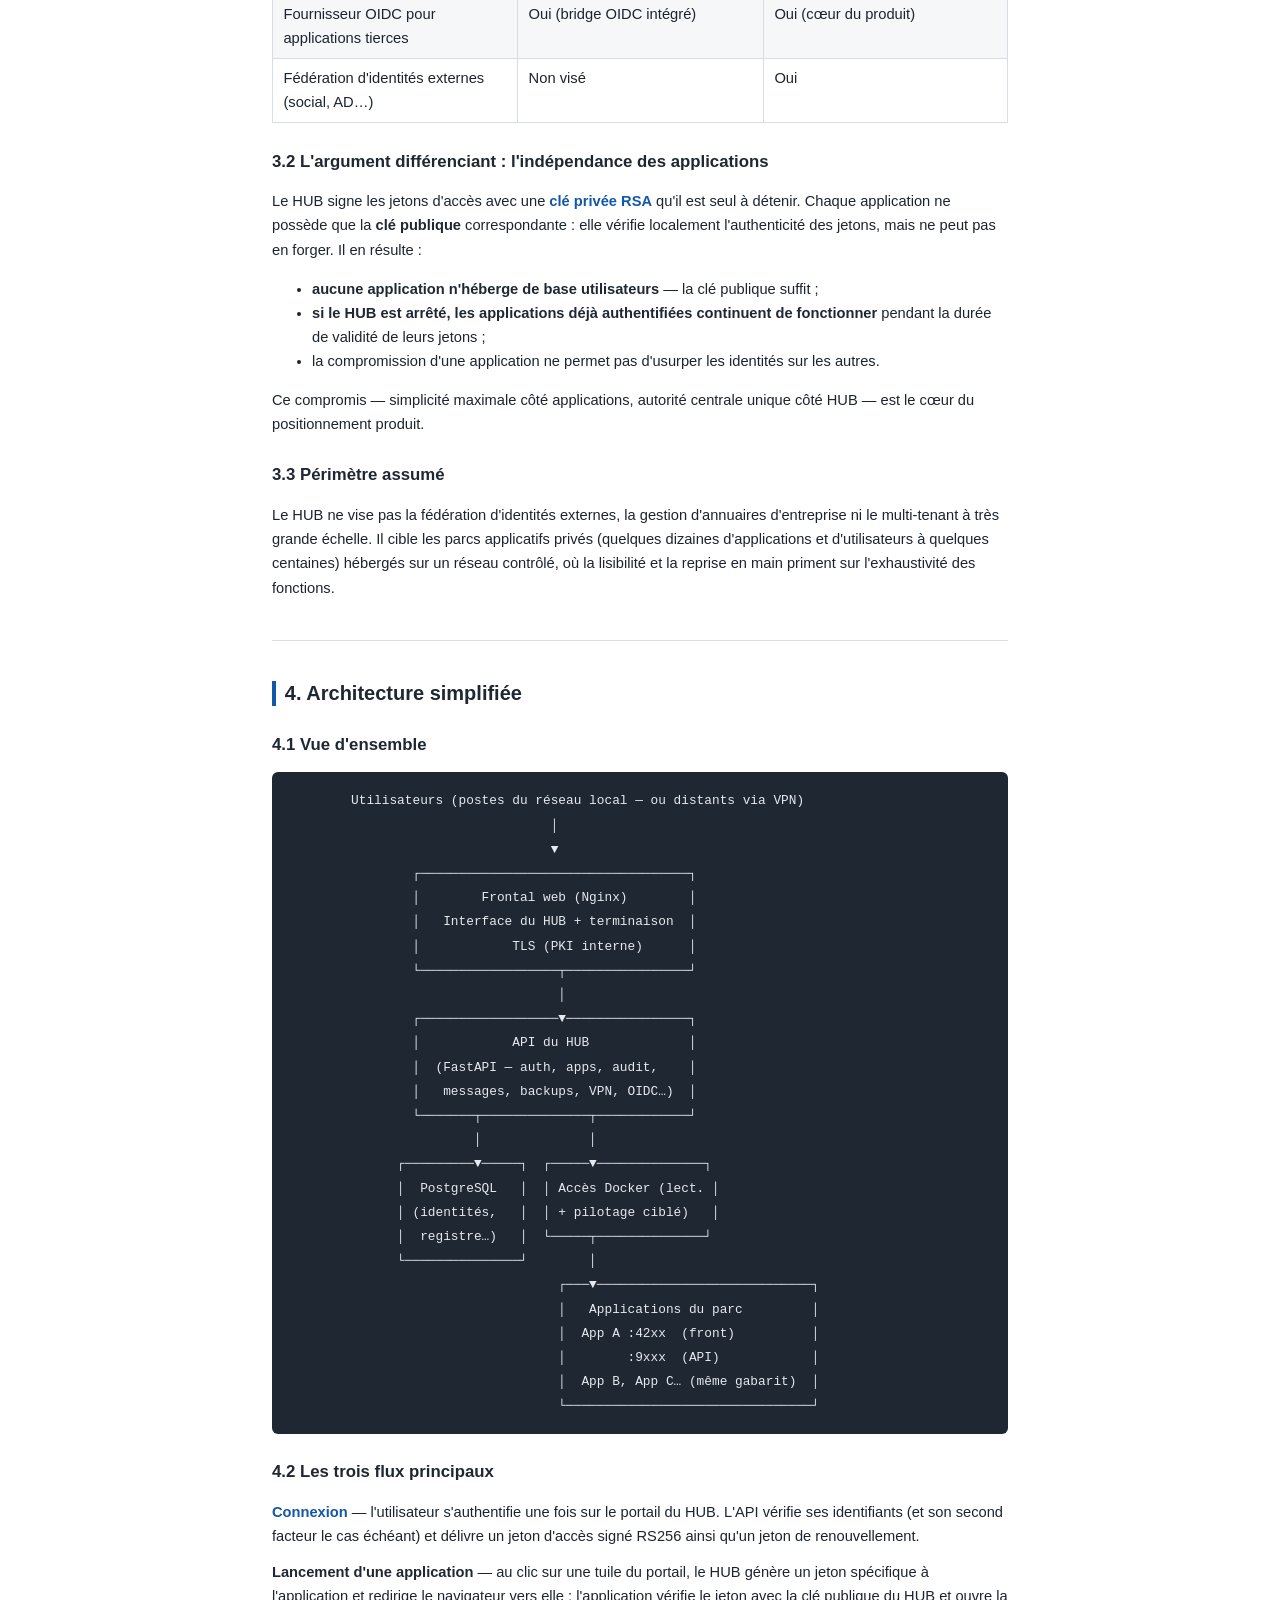
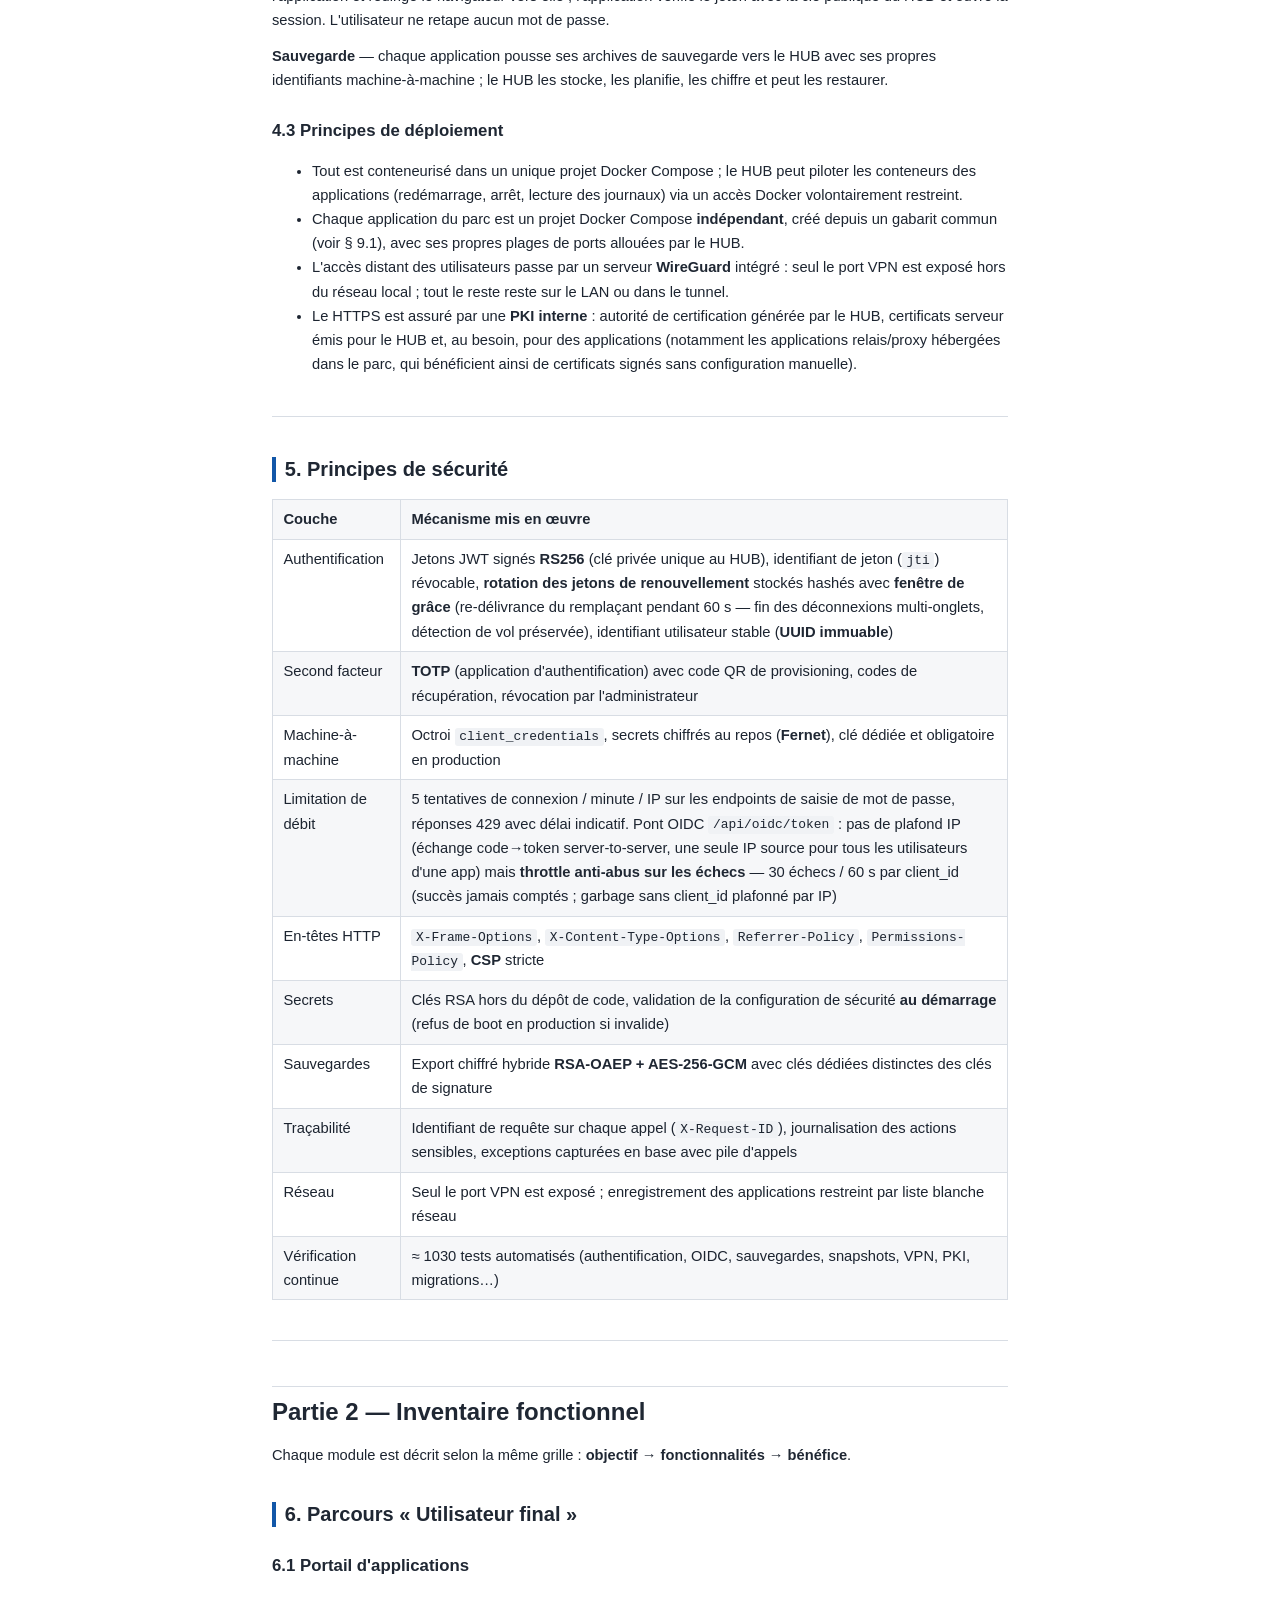
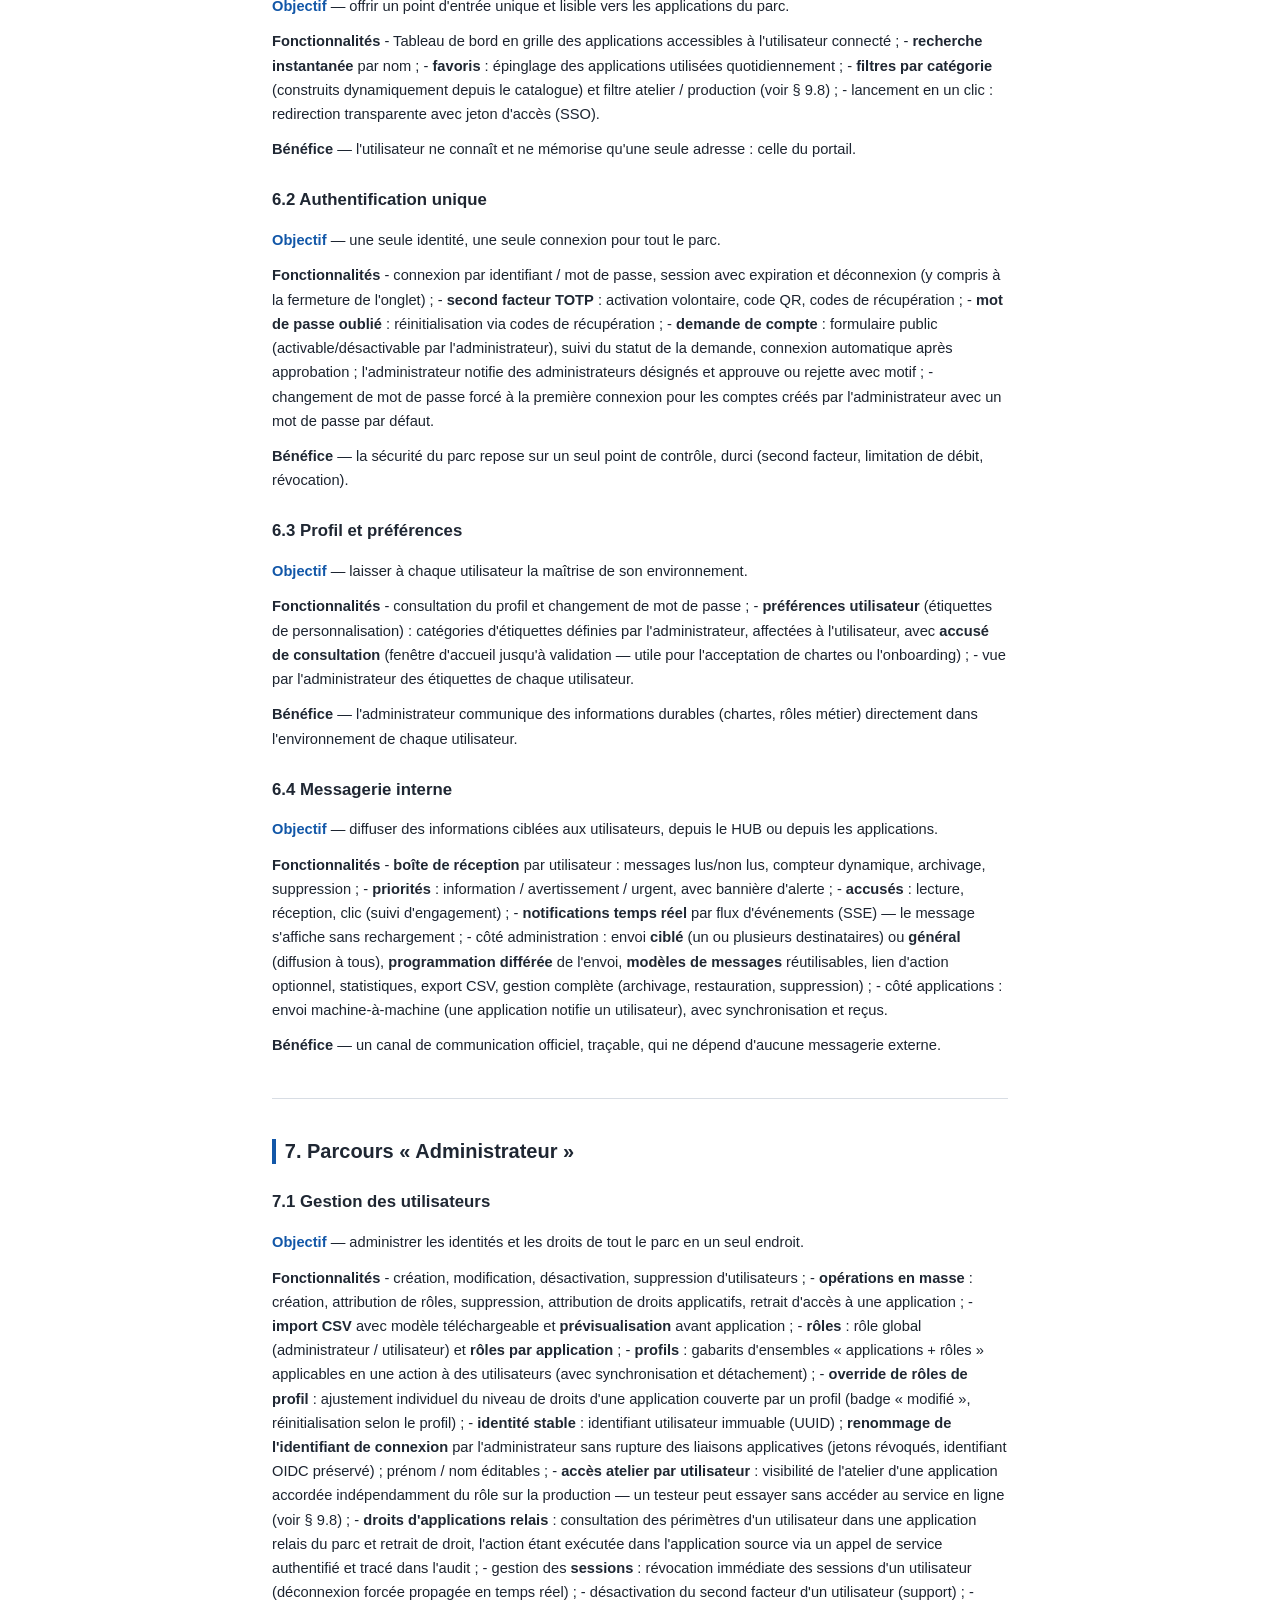
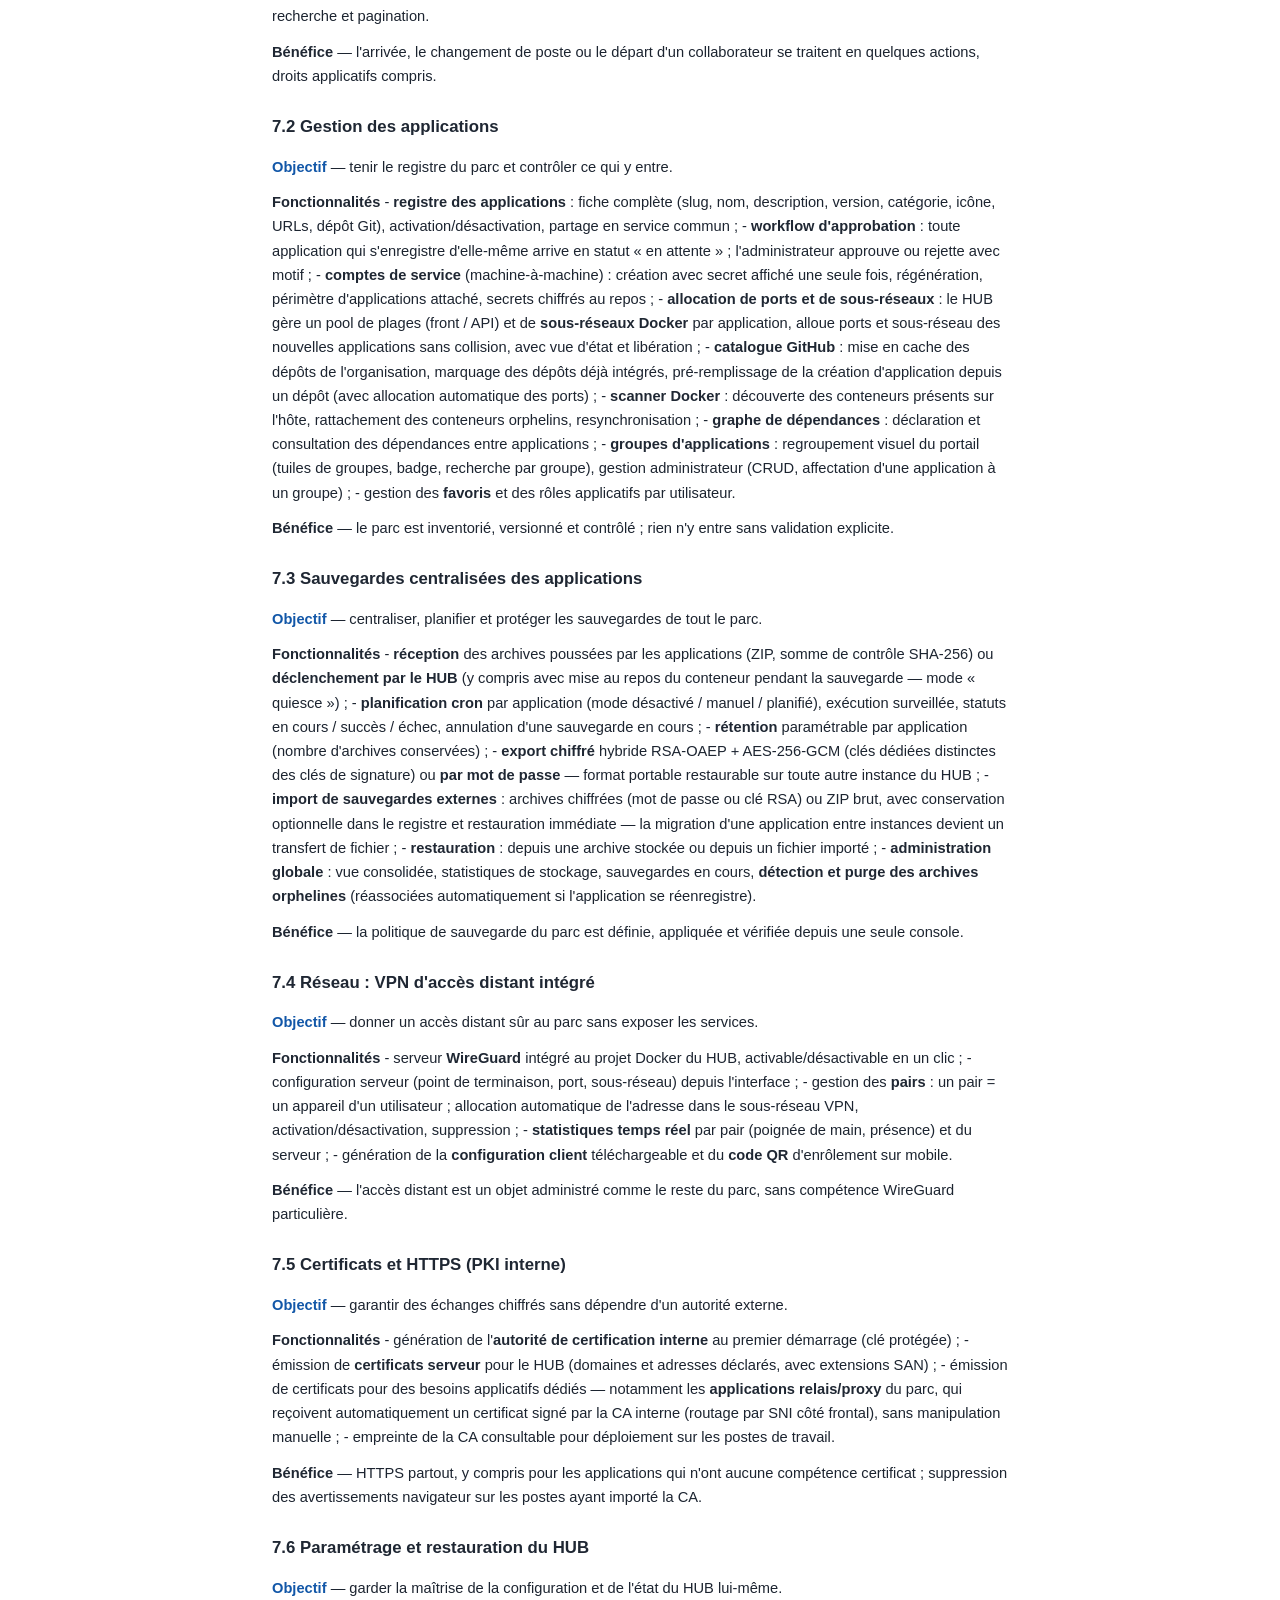
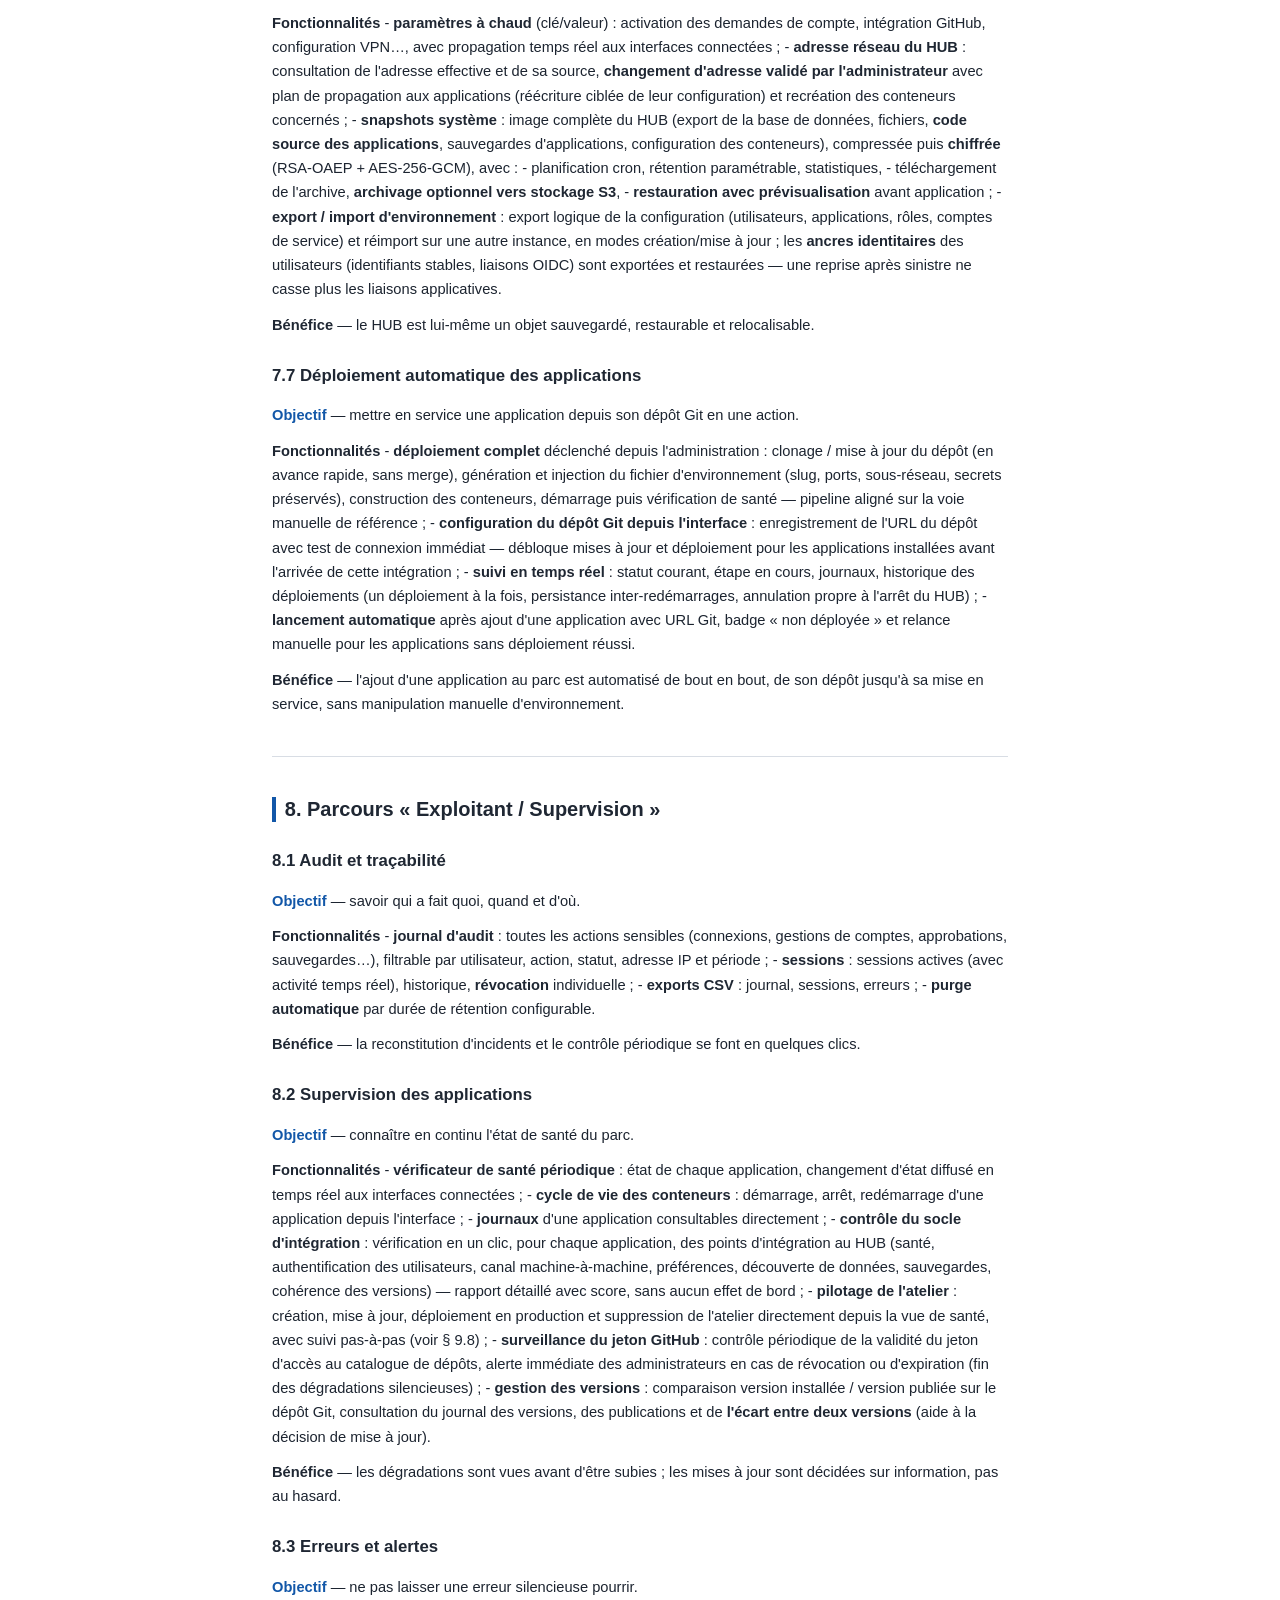
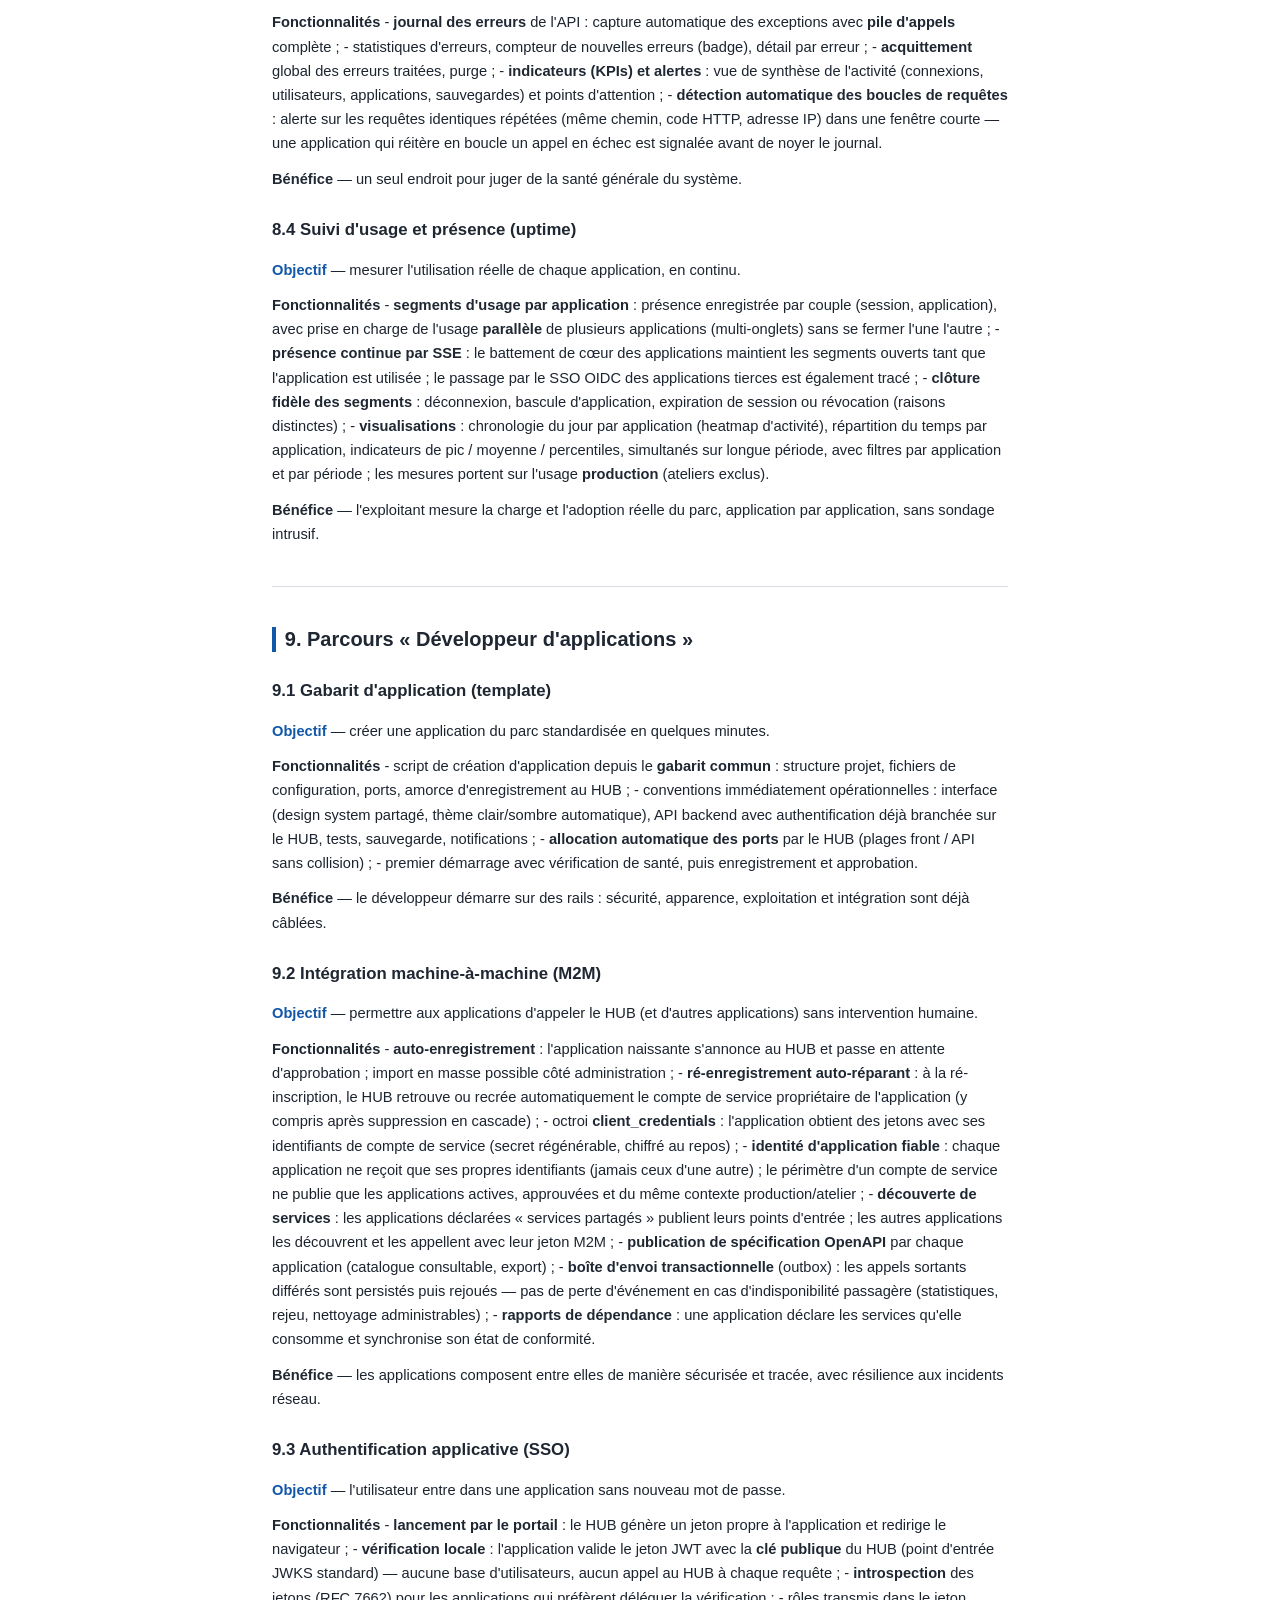
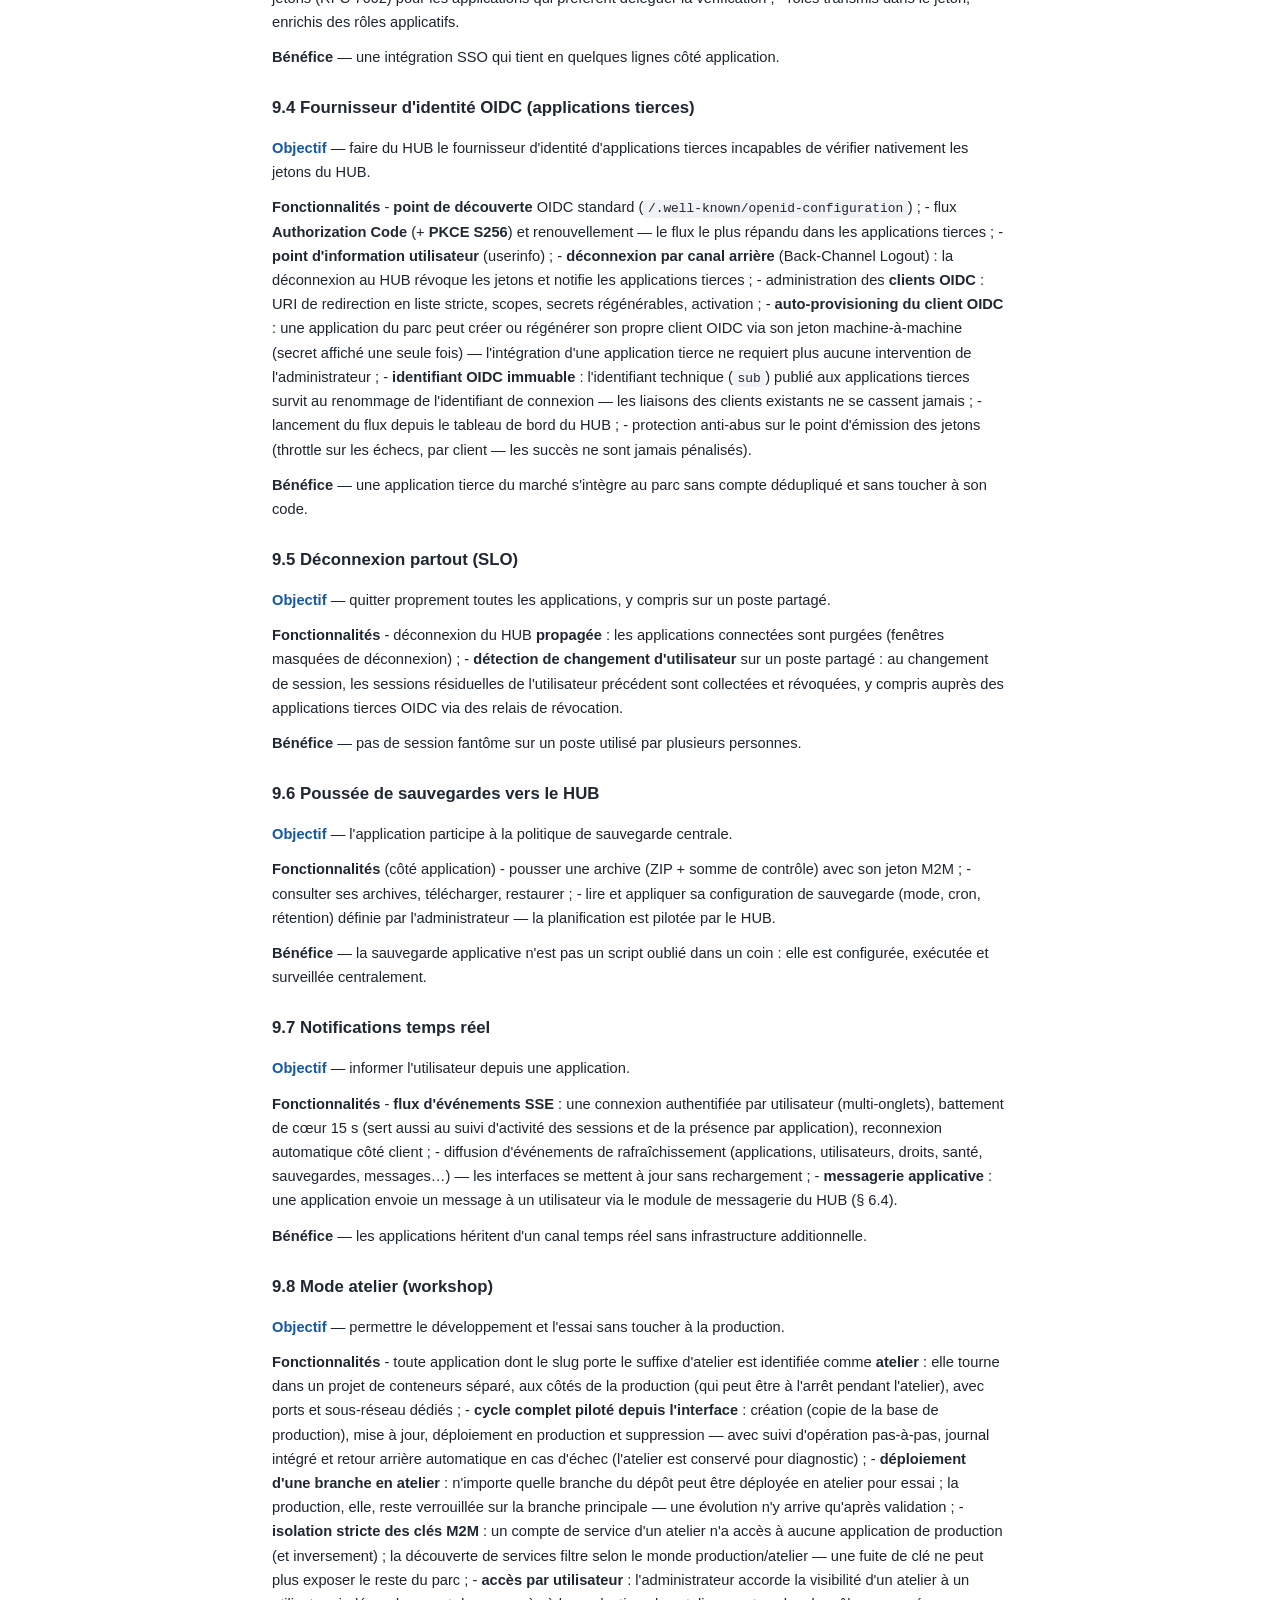
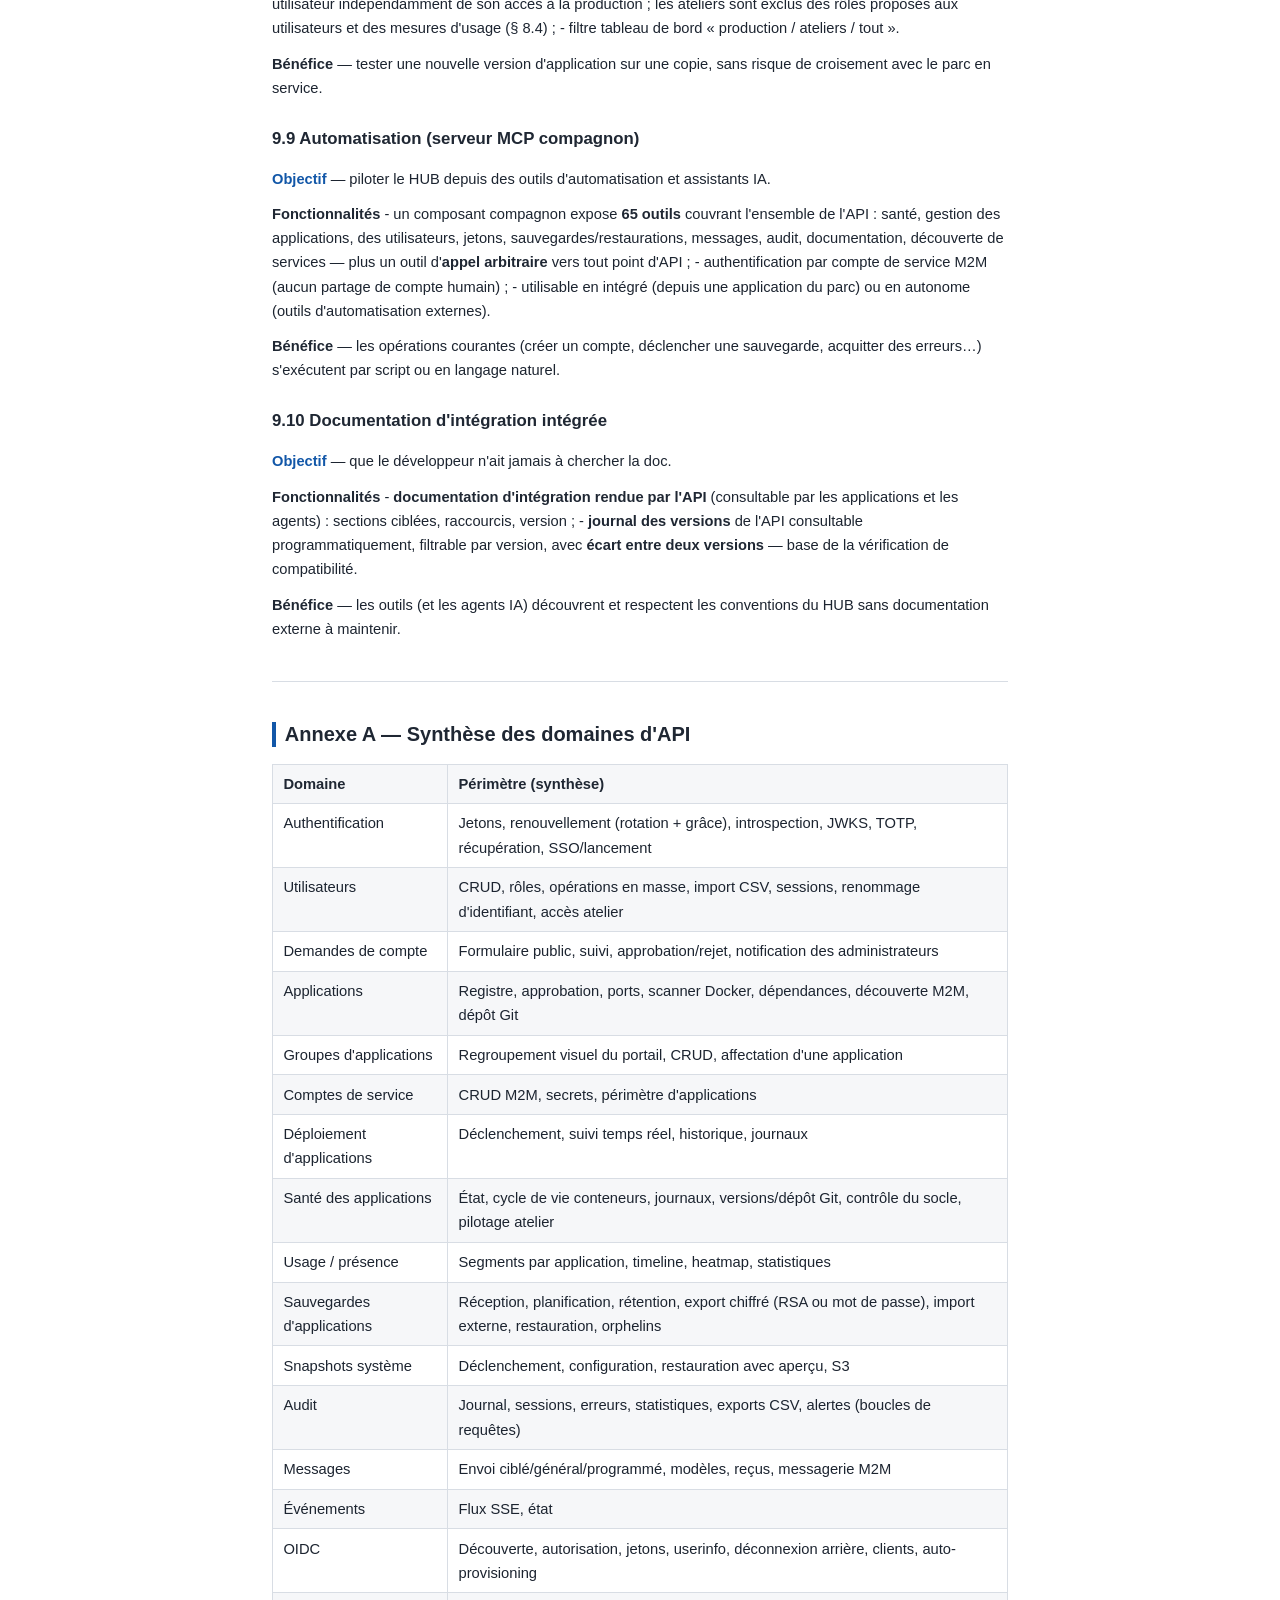
==== commit 0eea7376: "feat: retrait fonction Droits Philia du portail (métier -> app exemple-app) UI admin (tab, module, m" ====
--- a/docs/CAHIER_DES_CHARGES.html
+++ b/docs/CAHIER_DES_CHARGES.html
@@ -64,7 +64,7 @@
 <tbody>
 <tr>
 <td><strong>Version documentée</strong></td>
-<td>3.37.0 (état de l'art à la date de rédaction)</td>
+<td>3.57.1 (état de l'art à la date de rédaction)</td>
 </tr>
 <tr>
 <td><strong>Nature du document</strong></td>
@@ -142,7 +142,7 @@
 </tbody>
 </table>
 <p>Cette grille de lecture structure la partie 2 du présent document.</p>
-<h3>2.3 Chiffres clés (version 3.37.0)</h3>
+<h3>2.3 Chiffres clés (version 3.57.1)</h3>
 <table>
 <thead>
 <tr>
@@ -153,11 +153,11 @@
 <tbody>
 <tr>
 <td>Endpoints d'API REST</td>
-<td>≈ 250</td>
+<td>≈ 270</td>
 </tr>
 <tr>
 <td>Tables de base de données</td>
-<td>≈ 34</td>
+<td>≈ 36</td>
 </tr>
 <tr>
 <td>Outils d'automatisation exposés (serveur MCP compagnon)</td>
@@ -165,11 +165,11 @@
 </tr>
 <tr>
 <td>Tests automatisés</td>
-<td>≈ 726 (78 fichiers de tests)</td>
+<td>≈ 1030 (104 fichiers de tests)</td>
 </tr>
 <tr>
 <td>Domaines fonctionnels</td>
-<td>22 modules décrits dans ce document</td>
+<td>24 modules décrits dans ce document</td>
 </tr>
 </tbody>
 </table>
@@ -350,7 +350,7 @@
 <tbody>
 <tr>
 <td>Authentification</td>
-<td>Jetons JWT signés <strong>RS256</strong> (clé privée unique au HUB), identifiant de jeton (<code>jti</code>) révocable, <strong>rotation des jetons de renouvellement</strong> stockés hashés</td>
+<td>Jetons JWT signés <strong>RS256</strong> (clé privée unique au HUB), identifiant de jeton (<code>jti</code>) révocable, <strong>rotation des jetons de renouvellement</strong> stockés hashés avec <strong>fenêtre de grâce</strong> (re-délivrance du remplaçant pendant 60 s — fin des déconnexions multi-onglets, détection de vol préservée), identifiant utilisateur stable (<strong>UUID immuable</strong>)</td>
 </tr>
 <tr>
 <td>Second facteur</td>
@@ -386,7 +386,7 @@
 </tr>
 <tr>
 <td>Vérification continue</td>
-<td>≈ 726 tests automatisés (authentification, OIDC, sauvegardes, snapshots, VPN, PKI, migrations…)</td>
+<td>≈ 1030 tests automatisés (authentification, OIDC, sauvegardes, snapshots, VPN, PKI, migrations…)</td>
 </tr>
 </tbody>
 </table>
@@ -464,6 +464,15 @@
 - <strong>override de rôles de profil</strong> : ajustement individuel du niveau de droits d'une
   application couverte par un profil (badge « modifié », réinitialisation selon le
   profil) ;
+- <strong>identité stable</strong> : identifiant utilisateur immuable (UUID) ; <strong>renommage de
+  l'identifiant de connexion</strong> par l'administrateur sans rupture des liaisons
+  applicatives (jetons révoqués, identifiant OIDC préservé) ; prénom / nom éditables ;
+- <strong>accès atelier par utilisateur</strong> : visibilité de l'atelier d'une application accordée
+  indépendamment du rôle sur la production — un testeur peut essayer sans accéder au
+  service en ligne (voir § 9.8) ;
+- <strong>droits d'applications relais</strong> : consultation des périmètres d'un utilisateur dans
+  une application relais du parc et retrait de droit, l'action étant exécutée dans
+  l'application source via un appel de service authentifié et tracé dans l'audit ;
 - gestion des <strong>sessions</strong> : révocation immédiate des sessions d'un utilisateur
   (déconnexion forcée propagée en temps réel) ;
 - désactivation du second facteur d'un utilisateur (support) ;
@@ -506,8 +515,12 @@
   exécution surveillée, statuts en cours / succès / échec, annulation d'une sauvegarde
   en cours ;
 - <strong>rétention</strong> paramétrable par application (nombre d'archives conservées) ;
-- <strong>export chiffré</strong> hybride RSA-OAEP + AES-256-GCM, avec clés dédiées distinctes des
-  clés de signature des jetons ;
+- <strong>export chiffré</strong> hybride RSA-OAEP + AES-256-GCM (clés dédiées distinctes des clés
+  de signature) ou <strong>par mot de passe</strong> — format portable restaurable sur toute autre
+  instance du HUB ;
+- <strong>import de sauvegardes externes</strong> : archives chiffrées (mot de passe ou clé RSA) ou
+  ZIP brut, avec conservation optionnelle dans le registre et restauration immédiate —
+  la migration d'une application entre instances devient un transfert de fichier ;
 - <strong>restauration</strong> : depuis une archive stockée ou depuis un fichier importé ;
 - <strong>administration globale</strong> : vue consolidée, statistiques de stockage, sauvegardes en
   cours, <strong>détection et purge des archives orphelines</strong> (réassociées automatiquement si
@@ -547,6 +560,10 @@
 <p><strong>Fonctionnalités</strong>
 - <strong>paramètres à chaud</strong> (clé/valeur) : activation des demandes de compte, intégration
   GitHub, configuration VPN…, avec propagation temps réel aux interfaces connectées ;
+- <strong>adresse réseau du HUB</strong> : consultation de l'adresse effective et de sa source,
+  <strong>changement d'adresse validé par l'administrateur</strong> avec plan de propagation aux
+  applications (réécriture ciblée de leur configuration) et recréation des conteneurs
+  concernés ;
 - <strong>snapshots système</strong> : image complète du HUB (export de la base de données, fichiers,
   <strong>code source des applications</strong>, sauvegardes d'applications, configuration des
   conteneurs), compressée puis <strong>chiffrée</strong> (RSA-OAEP + AES-256-GCM), avec :
@@ -555,14 +572,21 @@
   - <strong>restauration avec prévisualisation</strong> avant application ;
 - <strong>export / import d'environnement</strong> : export logique de la configuration (utilisateurs,
   applications, rôles, comptes de service) et réimport sur une autre instance, en modes
-  création/mise à jour.</p>
+  création/mise à jour ; les <strong>ancres identitaires</strong> des utilisateurs (identifiants
+  stables, liaisons OIDC) sont exportées et restaurées — une reprise après sinistre ne
+  casse plus les liaisons applicatives.</p>
 <p><strong>Bénéfice</strong> — le HUB est lui-même un objet sauvegardé, restaurable et relocalisable.</p>
 <h3>7.7 Déploiement automatique des applications</h3>
 <p><strong>Objectif</strong> — mettre en service une application depuis son dépôt Git en une action.</p>
 <p><strong>Fonctionnalités</strong>
 - <strong>déploiement complet</strong> déclenché depuis l'administration : clonage / mise à jour du
-  dépôt, génération et injection du fichier d'environnement (slug, ports, secrets),
-  construction des conteneurs, démarrage puis vérification de santé ;
+  dépôt (en avance rapide, sans merge), génération et injection du fichier
+  d'environnement (slug, ports, sous-réseau, secrets préservés), construction des
+  conteneurs, démarrage puis vérification de santé — pipeline aligné sur la voie
+  manuelle de référence ;
+- <strong>configuration du dépôt Git depuis l'interface</strong> : enregistrement de l'URL du dépôt
+  avec test de connexion immédiat — débloque mises à jour et déploiement pour les
+  applications installées avant l'arrivée de cette intégration ;
 - <strong>suivi en temps réel</strong> : statut courant, étape en cours, journaux, historique des
   déploiements (un déploiement à la fois, persistance inter-redémarrages, annulation
   propre à l'arrêt du HUB) ;
@@ -592,6 +616,17 @@
 - <strong>cycle de vie des conteneurs</strong> : démarrage, arrêt, redémarrage d'une application
   depuis l'interface ;
 - <strong>journaux</strong> d'une application consultables directement ;
+- <strong>contrôle du socle d'intégration</strong> : vérification en un clic, pour chaque
+  application, des points d'intégration au HUB (santé, authentification des
+  utilisateurs, canal machine-à-machine, préférences, découverte de données,
+  sauvegardes, cohérence des versions) — rapport détaillé avec score, sans aucun effet
+  de bord ;
+- <strong>pilotage de l'atelier</strong> : création, mise à jour, déploiement en production et
+  suppression de l'atelier directement depuis la vue de santé, avec suivi pas-à-pas
+  (voir § 9.8) ;
+- <strong>surveillance du jeton GitHub</strong> : contrôle périodique de la validité du jeton
+  d'accès au catalogue de dépôts, alerte immédiate des administrateurs en cas de
+  révocation ou d'expiration (fin des dégradations silencieuses) ;
 - <strong>gestion des versions</strong> : comparaison version installée / version publiée sur le
   dépôt Git, consultation du journal des versions, des publications et de <strong>l'écart
   entre deux versions</strong> (aide à la décision de mise à jour).</p>
@@ -605,7 +640,11 @@
 - statistiques d'erreurs, compteur de nouvelles erreurs (badge), détail par erreur ;
 - <strong>acquittement</strong> global des erreurs traitées, purge ;
 - <strong>indicateurs (KPIs) et alertes</strong> : vue de synthèse de l'activité (connexions,
-  utilisateurs, applications, sauvegardes) et points d'attention.</p>
+  utilisateurs, applications, sauvegardes) et points d'attention ;
+- <strong>détection automatique des boucles de requêtes</strong> : alerte sur les requêtes
+  identiques répétées (même chemin, code HTTP, adresse IP) dans une fenêtre courte —
+  une application qui réitère en boucle un appel en échec est signalée avant de noyer
+  le journal.</p>
 <p><strong>Bénéfice</strong> — un seul endroit pour juger de la santé générale du système.</p>
 <h3>8.4 Suivi d'usage et présence (uptime)</h3>
 <p><strong>Objectif</strong> — mesurer l'utilisation réelle de chaque application, en continu.</p>
@@ -620,7 +659,8 @@
   session ou révocation (raisons distinctes) ;
 - <strong>visualisations</strong> : chronologie du jour par application (heatmap d'activité),
   répartition du temps par application, indicateurs de pic / moyenne / percentiles,
-  simultanés sur longue période, avec filtres par application et par période.</p>
+  simultanés sur longue période, avec filtres par application et par période ; les
+  mesures portent sur l'usage <strong>production</strong> (ateliers exclus).</p>
 <p><strong>Bénéfice</strong> — l'exploitant mesure la charge et l'adoption réelle du parc, application
 par application, sans sondage intrusif.</p>
 <hr>
@@ -648,6 +688,10 @@
   suppression en cascade) ;
 - octroi <strong>client_credentials</strong> : l'application obtient des jetons avec ses identifiants
   de compte de service (secret régénérable, chiffré au repos) ;
+- <strong>identité d'application fiable</strong> : chaque application ne reçoit que ses propres
+  identifiants (jamais ceux d'une autre) ; le périmètre d'un compte de service ne
+  publie que les applications actives, approuvées et du même contexte
+  production/atelier ;
 - <strong>découverte de services</strong> : les applications déclarées « services partagés »
   publient leurs points d'entrée ; les autres applications les découvrent et les
   appellent avec leur jeton M2M ;
@@ -684,8 +728,16 @@
   révoque les jetons et notifie les applications tierces ;
 - administration des <strong>clients OIDC</strong> : URI de redirection en liste stricte, scopes,
   secrets régénérables, activation ;
+- <strong>auto-provisioning du client OIDC</strong> : une application du parc peut créer ou
+  régénérer son propre client OIDC via son jeton machine-à-machine (secret affiché une
+  seule fois) — l'intégration d'une application tierce ne requiert plus aucune
+  intervention de l'administrateur ;
+- <strong>identifiant OIDC immuable</strong> : l'identifiant technique (<code>sub</code>) publié aux
+  applications tierces survit au renommage de l'identifiant de connexion — les
+  liaisons des clients existants ne se cassent jamais ;
 - lancement du flux depuis le tableau de bord du HUB ;
-- limitation de débit dédiée sur le point d'émission des jetons.</p>
+- protection anti-abus sur le point d'émission des jetons (throttle sur les échecs,
+  par client — les succès ne sont jamais pénalisés).</p>
 <p><strong>Bénéfice</strong> — une application tierce du marché s'intègre au parc sans compte
 dédupliqué et sans toucher à son code.</p>
 <h3>9.5 Déconnexion partout (SLO)</h3>
@@ -712,8 +764,8 @@
 <p><strong>Objectif</strong> — informer l'utilisateur depuis une application.</p>
 <p><strong>Fonctionnalités</strong>
 - <strong>flux d'événements SSE</strong> : une connexion authentifiée par utilisateur (multi-onglets),
-  battement de cœur 30 s (sert aussi au suivi d'activité des sessions), reconnexion
-  automatique côté client ;
+  battement de cœur 15 s (sert aussi au suivi d'activité des sessions et de la
+  présence par application), reconnexion automatique côté client ;
 - diffusion d'événements de rafraîchissement (applications, utilisateurs, droits,
   santé, sauvegardes, messages…) — les interfaces se mettent à jour sans rechargement ;
 - <strong>messagerie applicative</strong> : une application envoie un message à un utilisateur via
@@ -725,12 +777,23 @@
 <p><strong>Fonctionnalités</strong>
 - toute application dont le slug porte le suffixe d'atelier est identifiée comme
   <strong>atelier</strong> : elle tourne dans un projet de conteneurs séparé, aux côtés de la
-  production (qui peut être à l'arrêt pendant l'atelier) ;
-- <strong>isolation stricte des clés M2M</strong> : un compte de service d'un côté ne peut pas
-  appeler l'autre côté ; la découverte de services filtre selon le monde
-  production/atelier ;
-- filtre tableau de bord « production / ateliers / tout » ; les ateliers sont exclus
-  des rôles proposés aux utilisateurs.</p>
+  production (qui peut être à l'arrêt pendant l'atelier), avec ports et sous-réseau
+  dédiés ;
+- <strong>cycle complet piloté depuis l'interface</strong> : création (copie de la base de
+  production), mise à jour, déploiement en production et suppression — avec suivi
+  d'opération pas-à-pas, journal intégré et retour arrière automatique en cas d'échec
+  (l'atelier est conservé pour diagnostic) ;
+- <strong>déploiement d'une branche en atelier</strong> : n'importe quelle branche du dépôt peut
+  être déployée en atelier pour essai ; la production, elle, reste verrouillée sur la
+  branche principale — une évolution n'y arrive qu'après validation ;
+- <strong>isolation stricte des clés M2M</strong> : un compte de service d'un atelier n'a accès à
+  aucune application de production (et inversement) ; la découverte de services filtre
+  selon le monde production/atelier — une fuite de clé ne peut plus exposer le reste
+  du parc ;
+- <strong>accès par utilisateur</strong> : l'administrateur accorde la visibilité d'un atelier à un
+  utilisateur indépendamment de son accès à la production ; les ateliers sont exclus
+  des rôles proposés aux utilisateurs et des mesures d'usage (§ 8.4) ;
+- filtre tableau de bord « production / ateliers / tout ».</p>
 <p><strong>Bénéfice</strong> — tester une nouvelle version d'application sur une copie, sans risque de
 croisement avec le parc en service.</p>
 <h3>9.9 Automatisation (serveur MCP compagnon)</h3>
@@ -767,11 +830,11 @@
 <tbody>
 <tr>
 <td>Authentification</td>
-<td>Jetons, renouvellement, introspection, JWKS, TOTP, récupération, SSO/lancement</td>
+<td>Jetons, renouvellement (rotation + grâce), introspection, JWKS, TOTP, récupération, SSO/lancement</td>
 </tr>
 <tr>
 <td>Utilisateurs</td>
-<td>CRUD, rôles, opérations en masse, import CSV, sessions</td>
+<td>CRUD, rôles, opérations en masse, import CSV, sessions, renommage d'identifiant, accès atelier</td>
 </tr>
 <tr>
 <td>Demandes de compte</td>
@@ -779,7 +842,7 @@
 </tr>
 <tr>
 <td>Applications</td>
-<td>Registre, approbation, ports, scanner Docker, dépendances, découverte M2M</td>
+<td>Registre, approbation, ports, scanner Docker, dépendances, découverte M2M, dépôt Git</td>
 </tr>
 <tr>
 <td>Groupes d'applications</td>
@@ -795,7 +858,7 @@
 </tr>
 <tr>
 <td>Santé des applications</td>
-<td>État, cycle de vie conteneurs, journaux, versions/dépôt Git</td>
+<td>État, cycle de vie conteneurs, journaux, versions/dépôt Git, contrôle du socle, pilotage atelier</td>
 </tr>
 <tr>
 <td>Usage / présence</td>
@@ -803,7 +866,7 @@
 </tr>
 <tr>
 <td>Sauvegardes d'applications</td>
-<td>Réception, planification, rétention, export chiffré, restauration, orphelins</td>
+<td>Réception, planification, rétention, export chiffré (RSA ou mot de passe), import externe, restauration, orphelins</td>
 </tr>
 <tr>
 <td>Snapshots système</td>
@@ -811,7 +874,7 @@
 </tr>
 <tr>
 <td>Audit</td>
-<td>Journal, sessions, erreurs, statistiques, exports CSV</td>
+<td>Journal, sessions, erreurs, statistiques, exports CSV, alertes (boucles de requêtes)</td>
 </tr>
 <tr>
 <td>Messages</td>
@@ -823,7 +886,7 @@
 </tr>
 <tr>
 <td>OIDC</td>
-<td>Découverte, autorisation, jetons, userinfo, déconnexion arrière, clients</td>
+<td>Découverte, autorisation, jetons, userinfo, déconnexion arrière, clients, auto-provisioning</td>
 </tr>
 <tr>
 <td>VPN</td>
@@ -838,8 +901,16 @@
 <td>Clé/valeur à chaud</td>
 </tr>
 <tr>
+<td>Réseau du HUB</td>
+<td>Adresse effective, changement validé, plan de propagation, recréation des applications</td>
+</tr>
+<tr>
+<td>Droits d'applications relais</td>
+<td>Consultation des périmètres, retrait de droit via l'application source</td>
+</tr>
+<tr>
 <td>Catalogue GitHub</td>
-<td>Dépôts en cache, rafraîchissement, préparation de création d'app</td>
+<td>Dépôts en cache, rafraîchissement, vivacité du jeton, préparation de création d'app</td>
 </tr>
 <tr>
 <td>Étiquettes utilisateur</td>
@@ -877,6 +948,10 @@
 <td>Signature RSA asymétrique / point de publication standard des clés publiques</td>
 </tr>
 <tr>
+<td><strong>Fenêtre de grâce</strong></td>
+<td>Courte période où un jeton de renouvellement remplacé reste accepté — évite les déconnexions entre onglets d'une même application</td>
+</tr>
+<tr>
 <td><strong>M2M</strong></td>
 <td>Machine-to-Machine — échanges entre applications sans utilisateur humain</td>
 </tr>
@@ -923,6 +998,10 @@
 <tr>
 <td><strong>Atelier (workshop)</strong></td>
 <td>Copie sandbox d'une application pour développement/essais, isolée de la production</td>
+</tr>
+<tr>
+<td><strong>Socle d'intégration</strong></td>
+<td>Ensemble des points d'intégration standard d'une application au HUB (santé, authentification, M2M, sauvegardes…)</td>
 </tr>
 <tr>
 <td><strong>MCP</strong></td>
@@ -945,7 +1024,7 @@
 <tbody>
 <tr>
 <td>Version documentée</td>
-<td>3.37.0</td>
+<td>3.57.1</td>
 </tr>
 <tr>
 <td>Composants livrés</td>
@@ -977,7 +1056,7 @@
 </tr>
 <tr>
 <td>Vérification</td>
-<td>≈ 726 tests automatisés — authentification, OIDC, SLO, M2M, sauvegardes, snapshots, VPN, PKI, migrations</td>
+<td>≈ 1030 tests automatisés — authentification, OIDC, SLO, M2M, sauvegardes, snapshots, VPN, PKI, migrations, atelier, réseau</td>
 </tr>
 </tbody>
 </table>
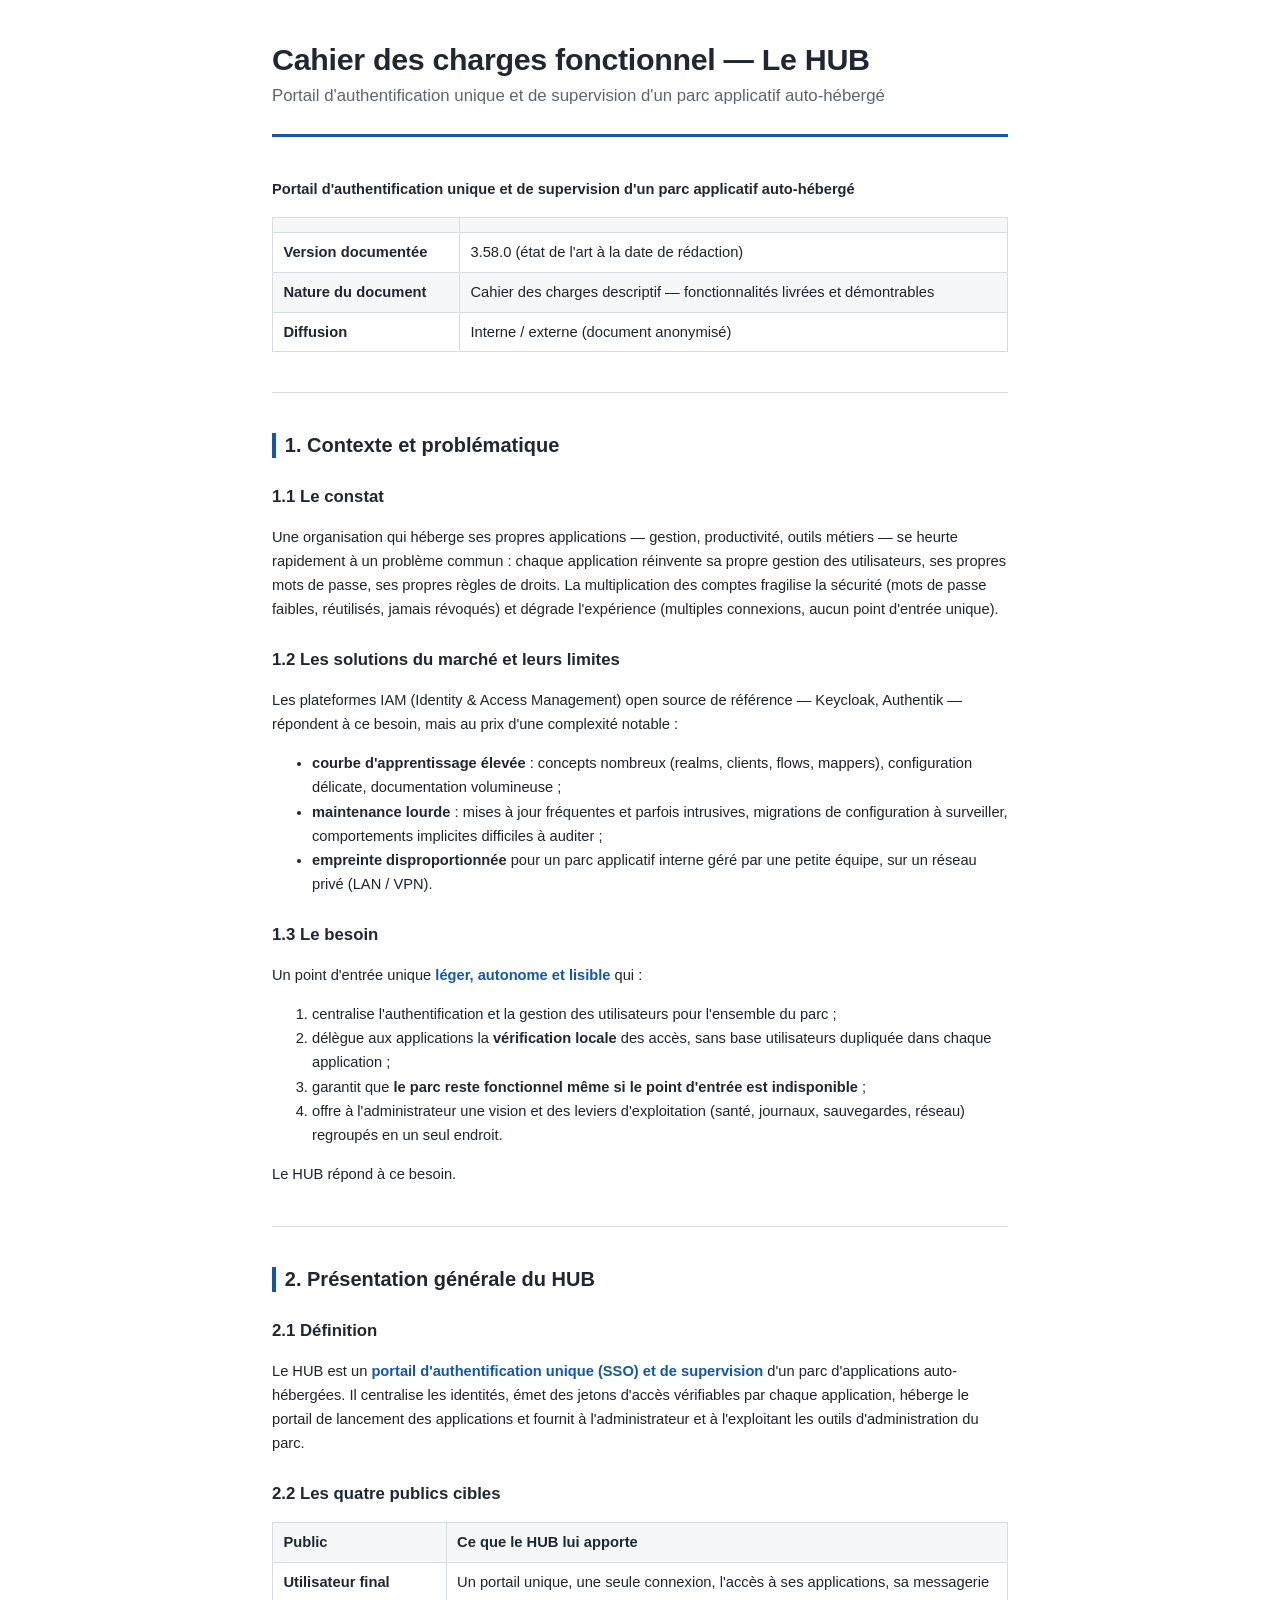
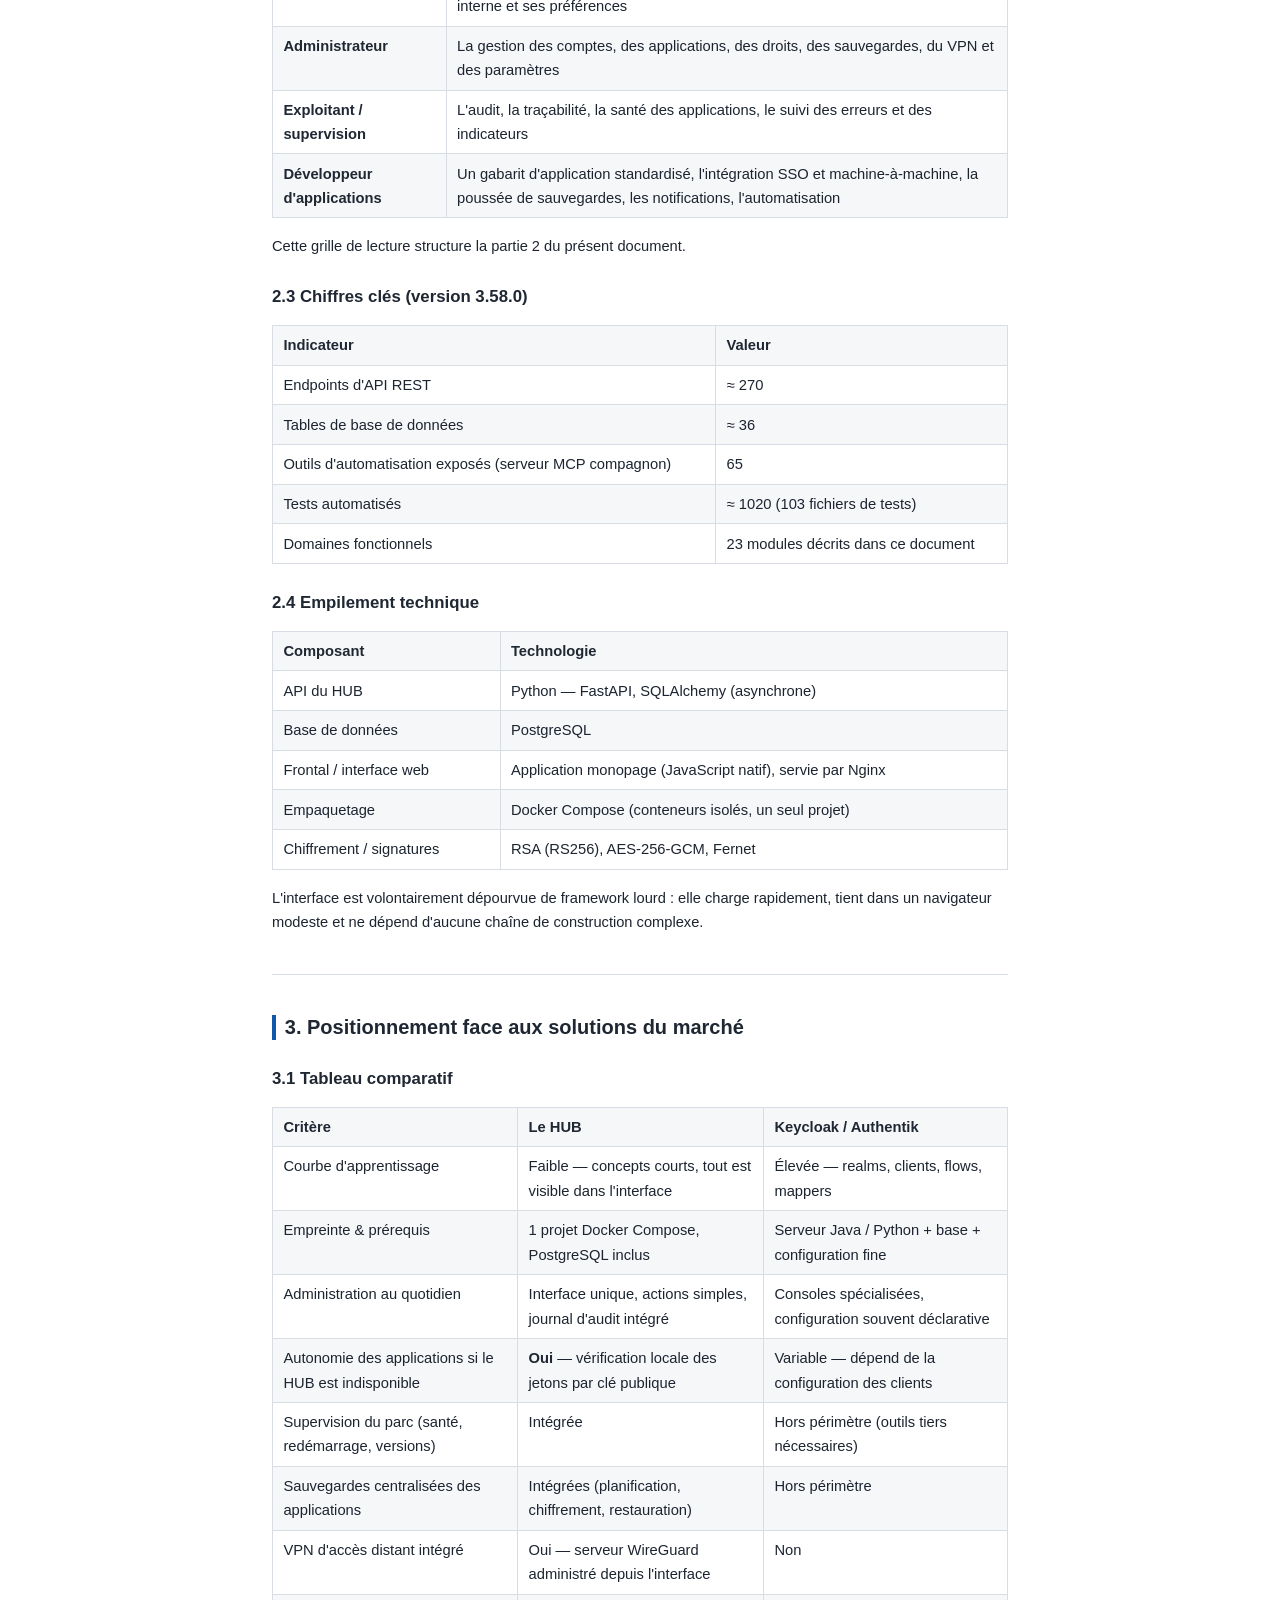
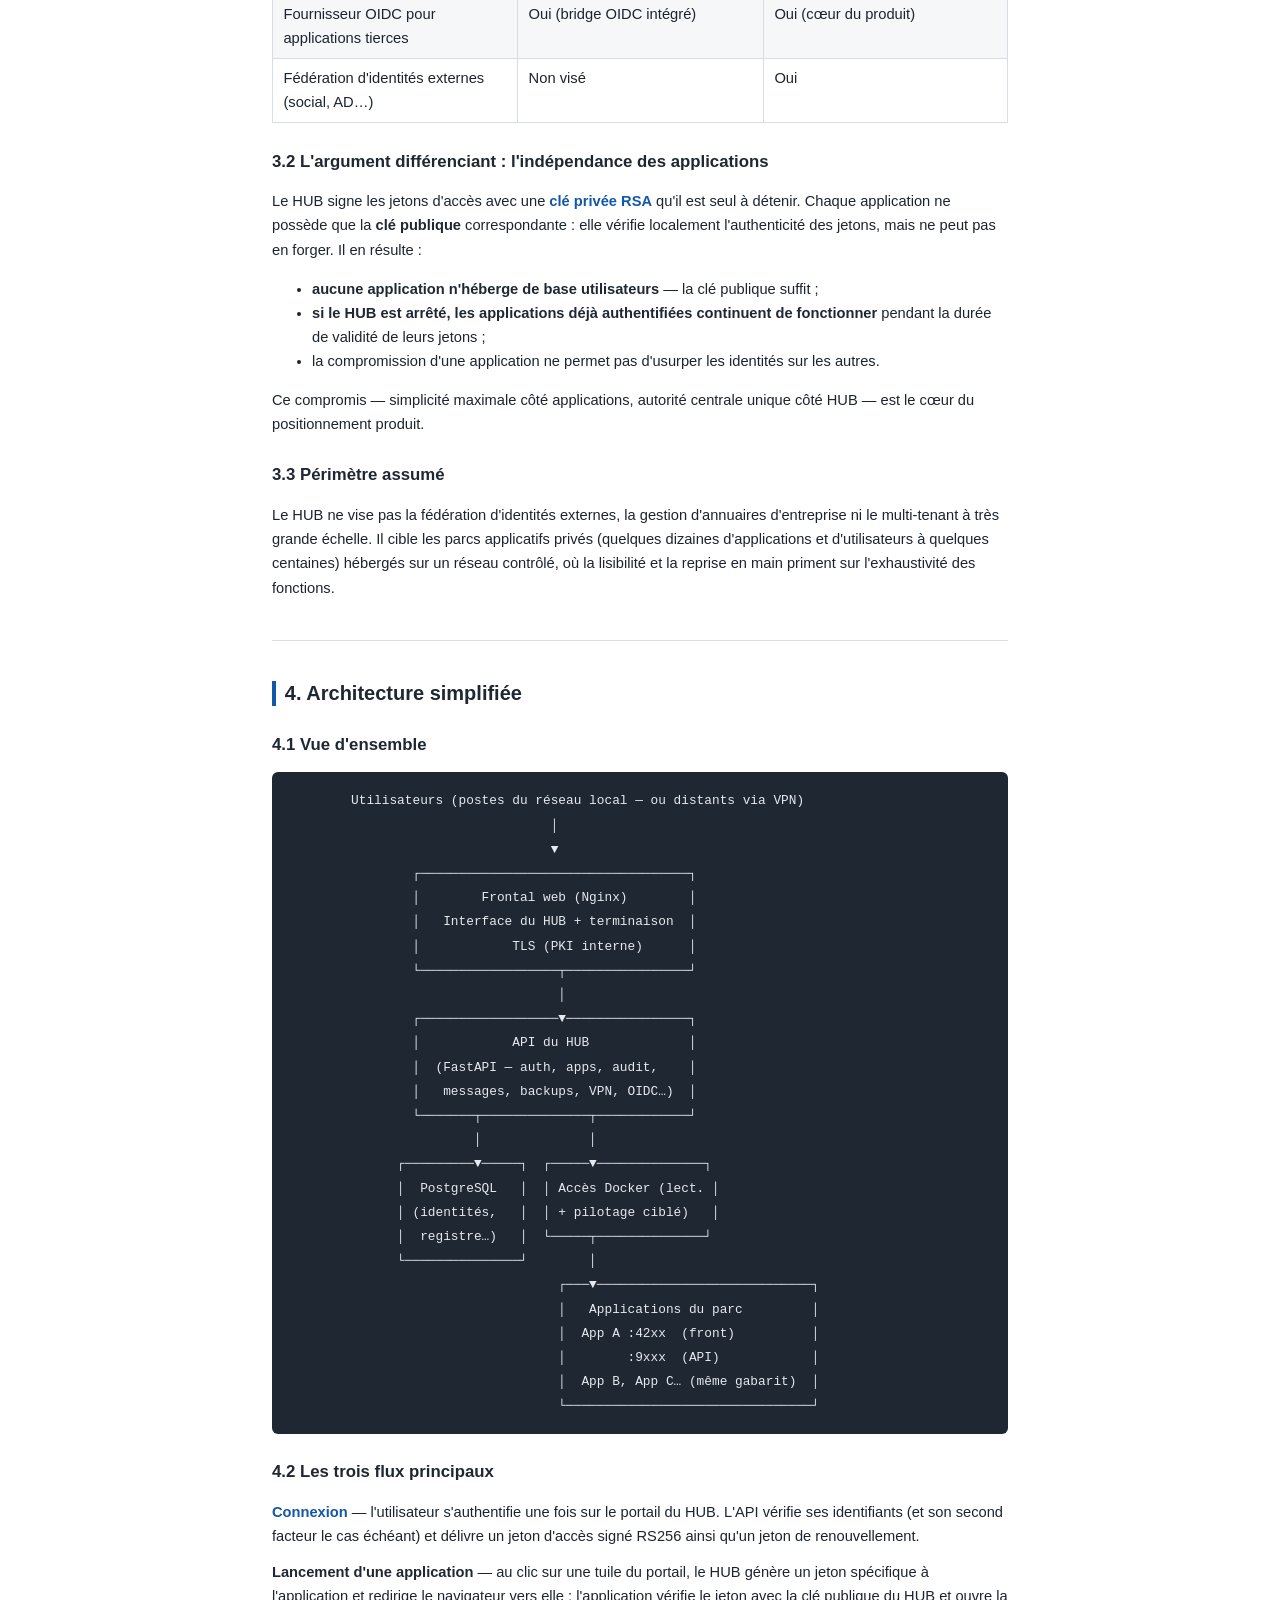
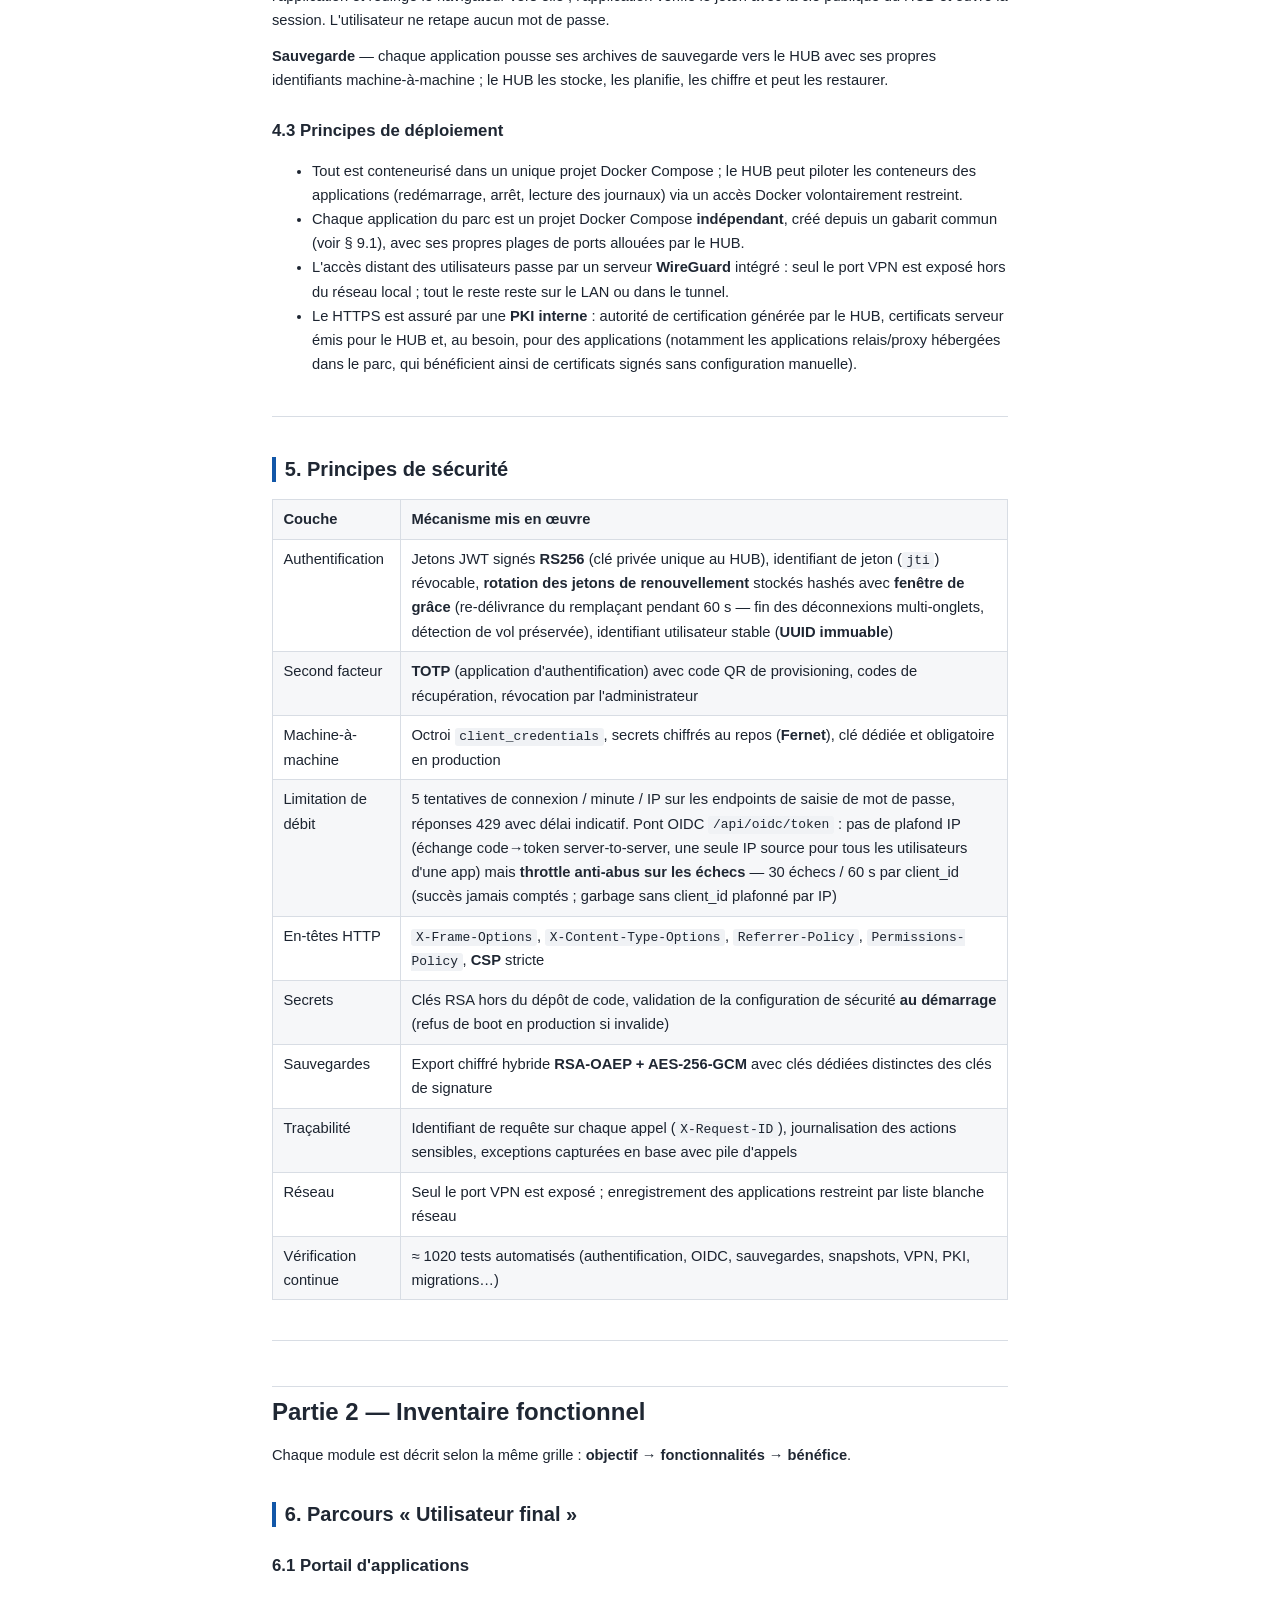
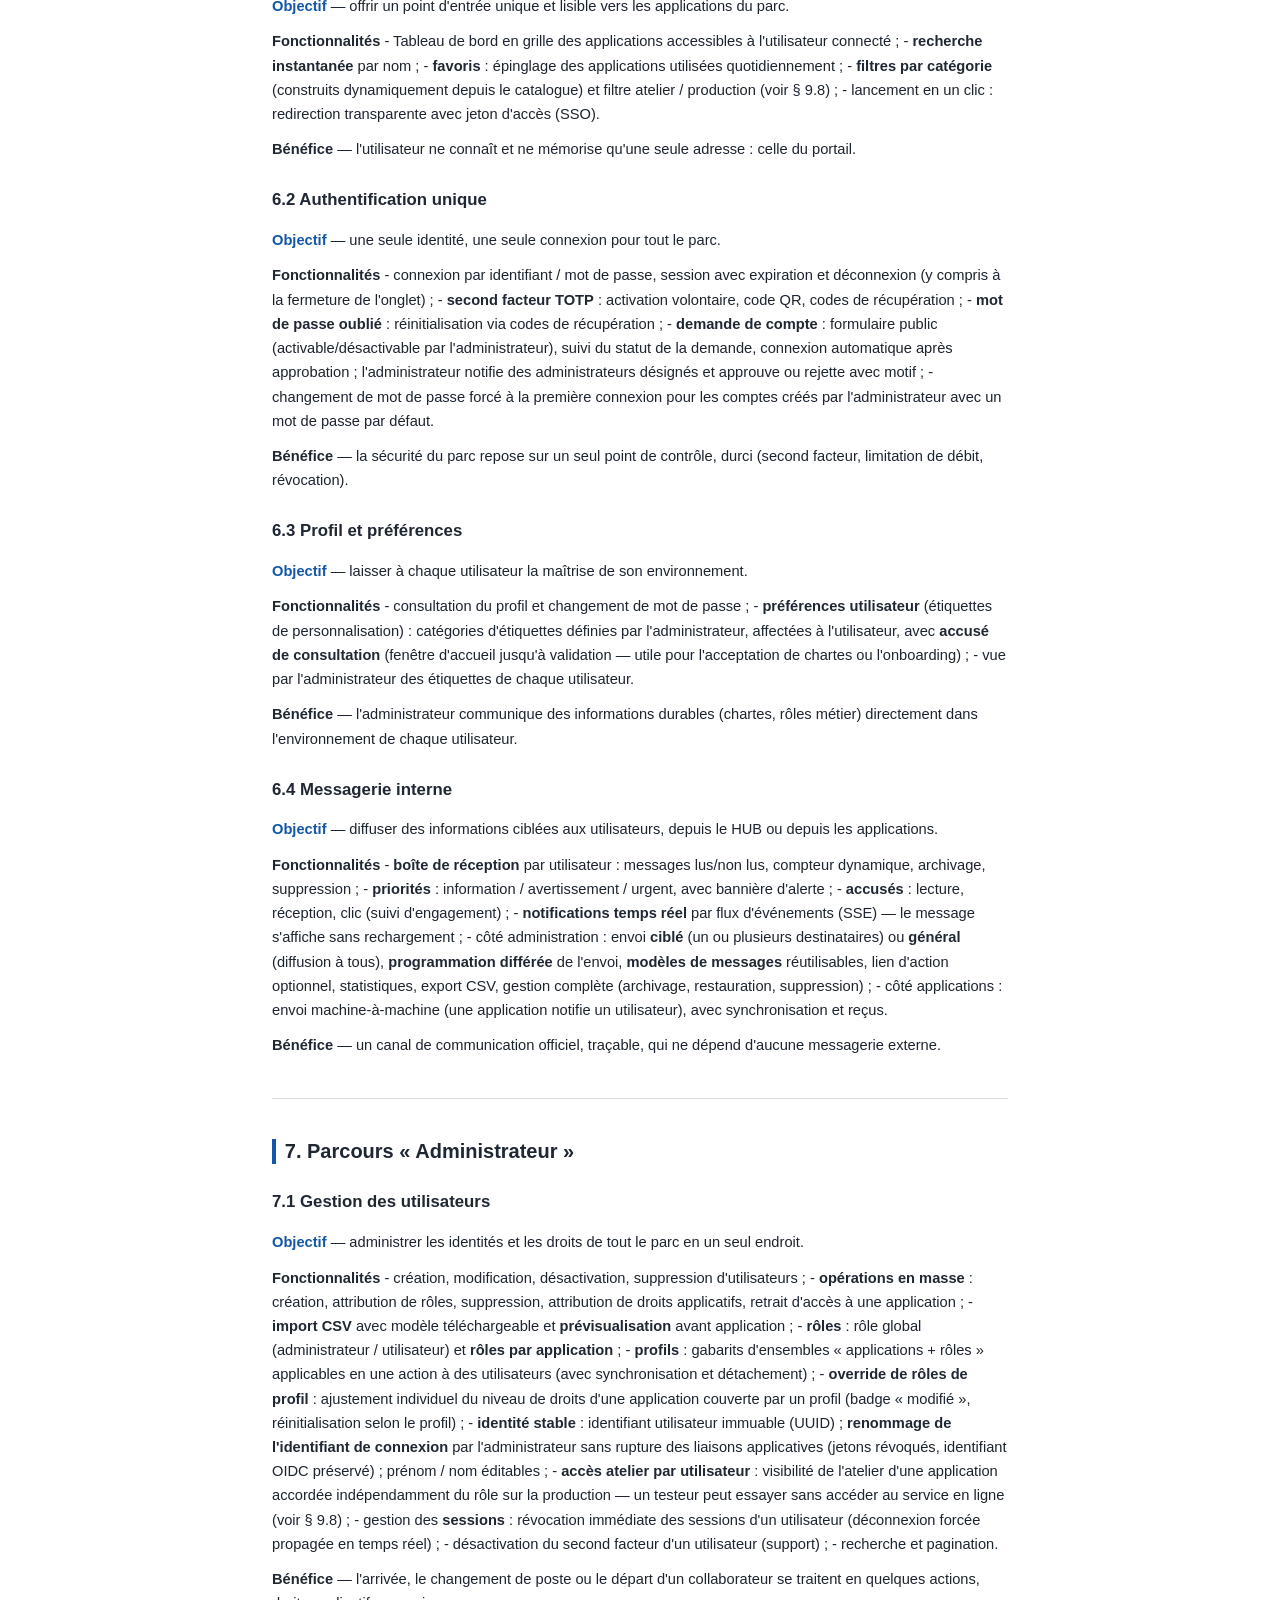
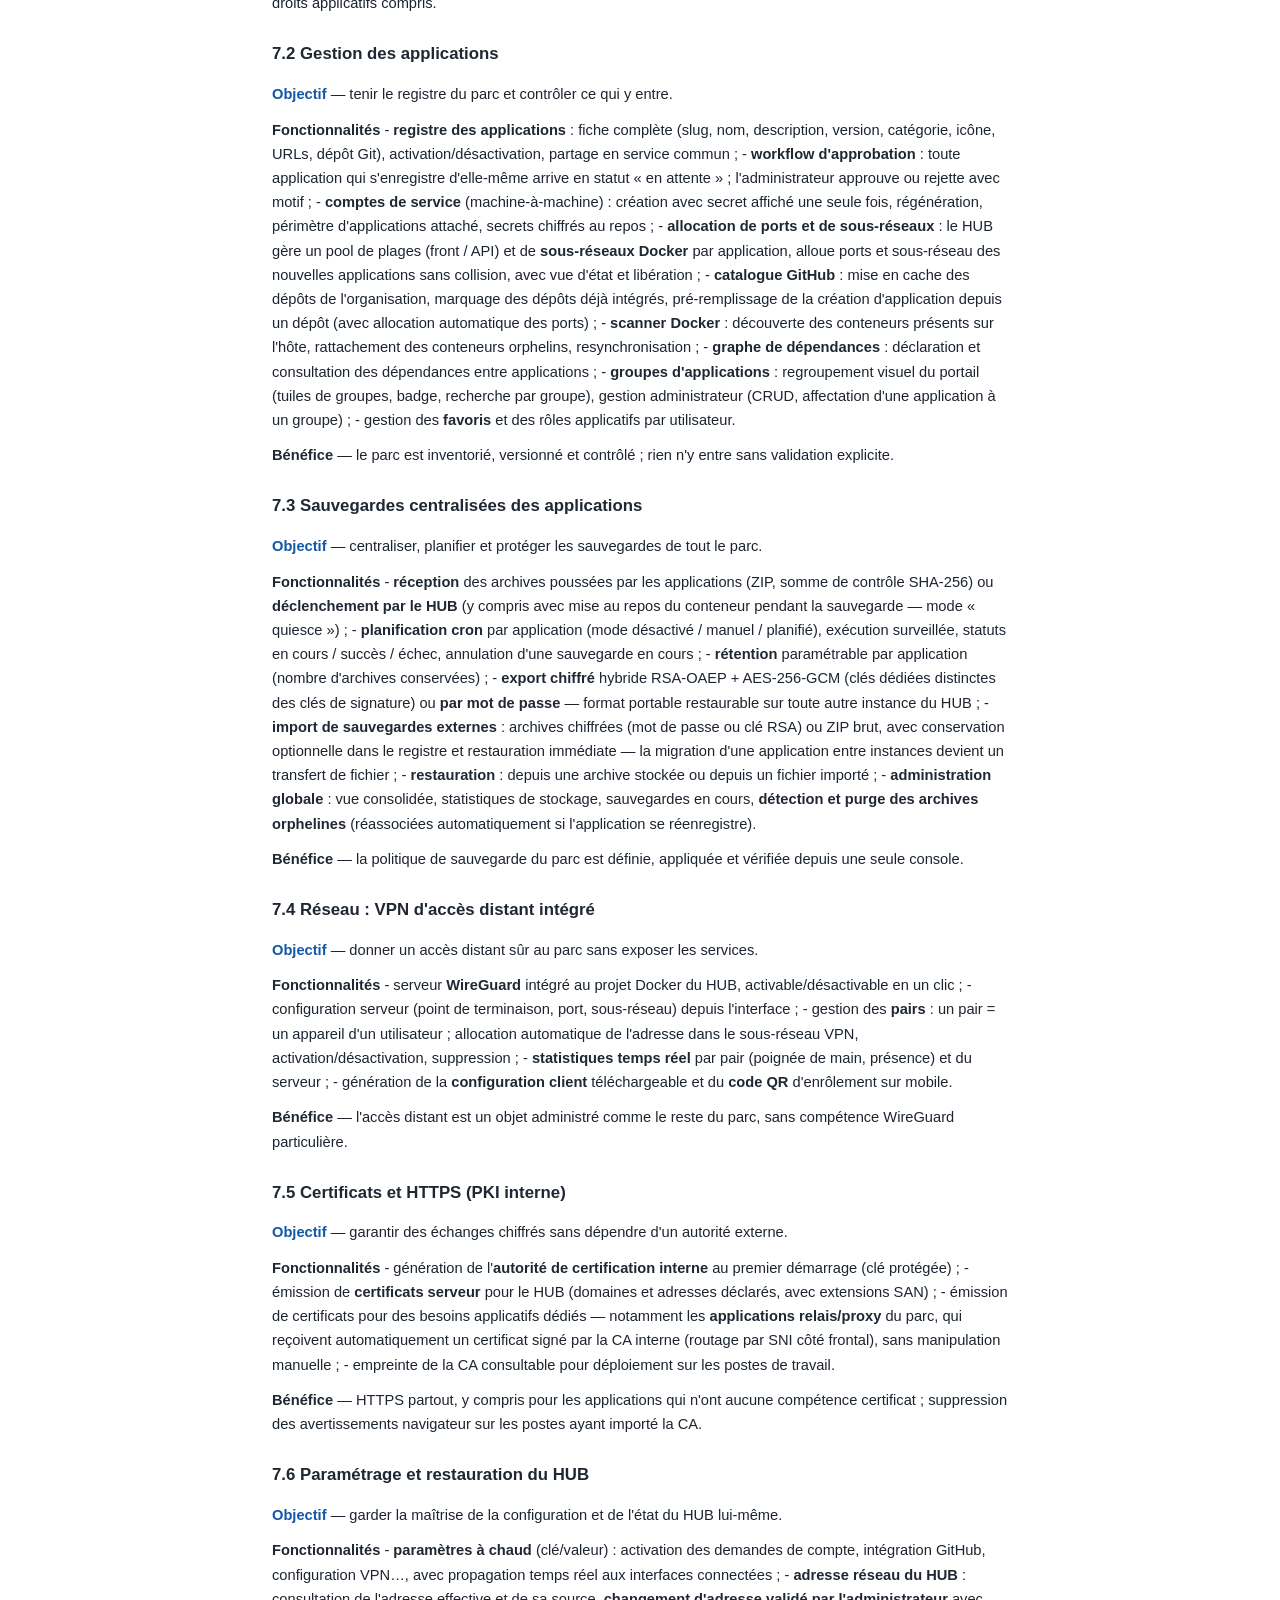
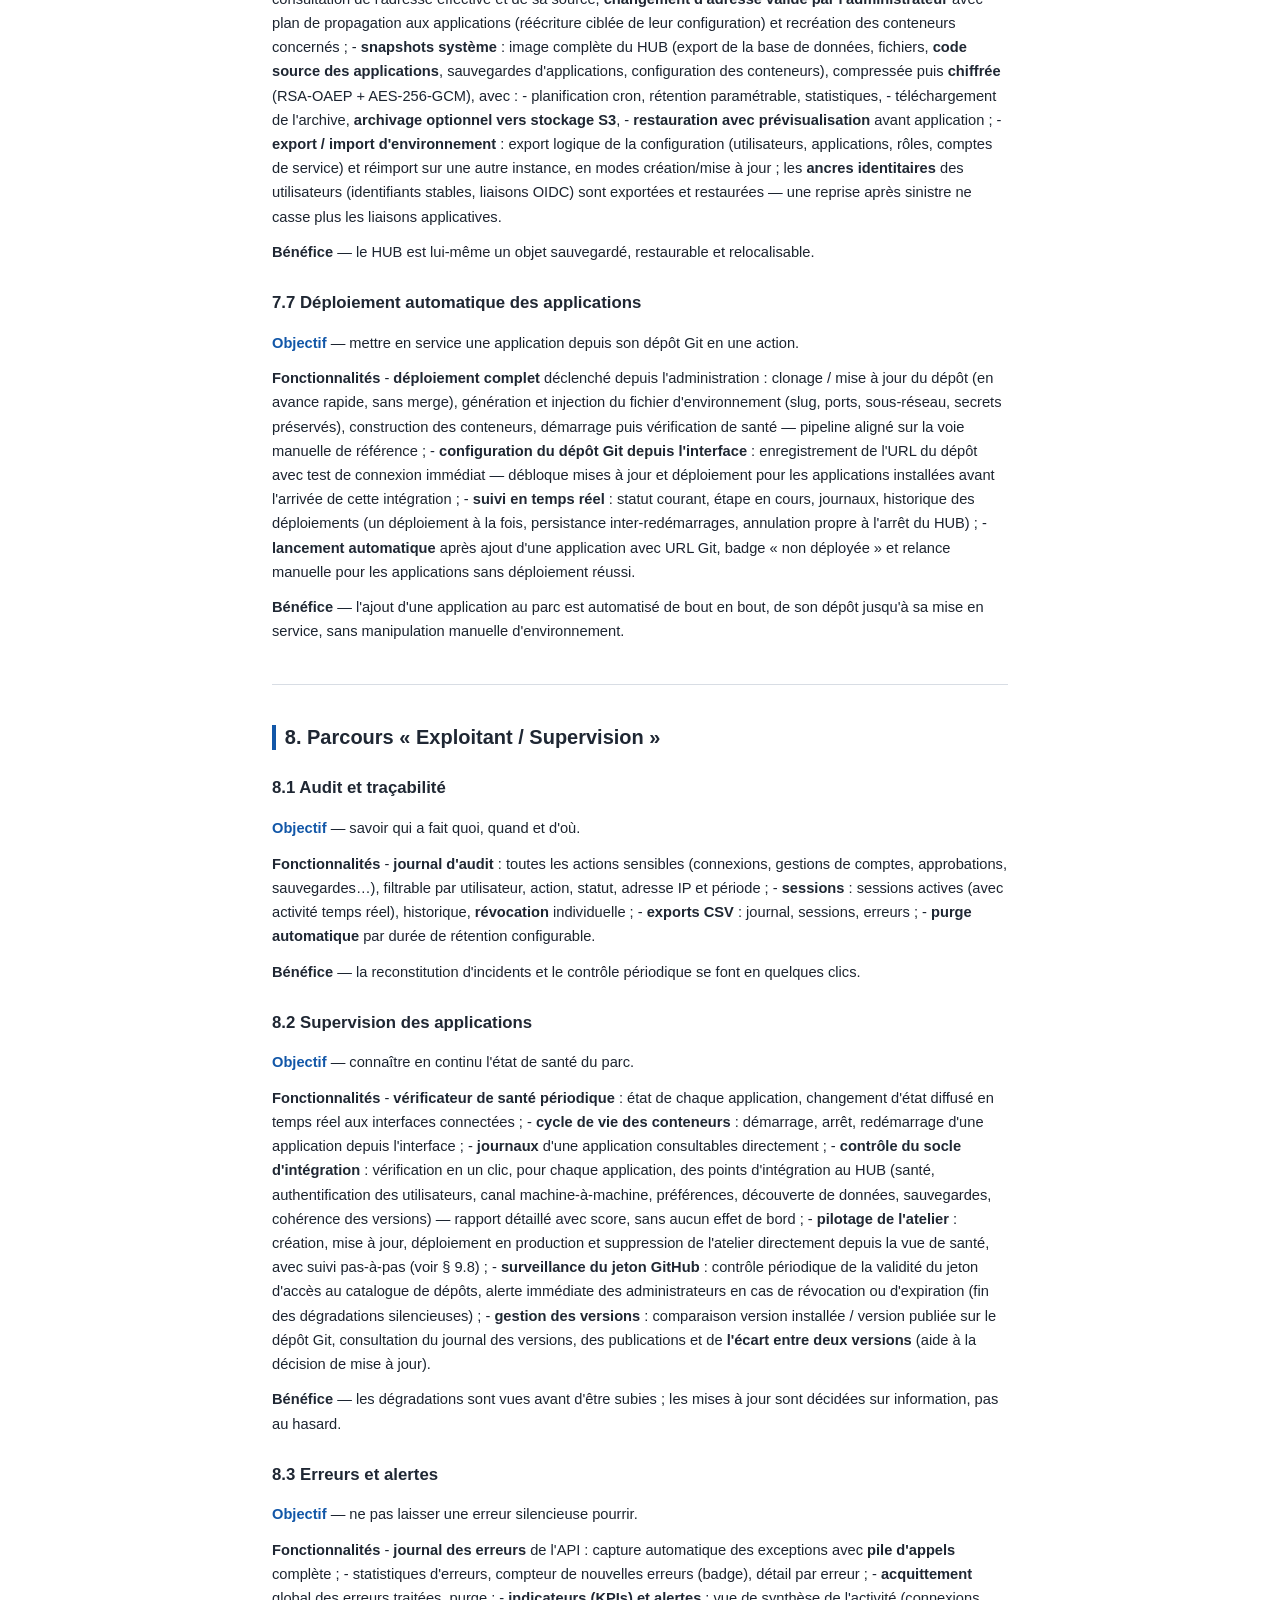
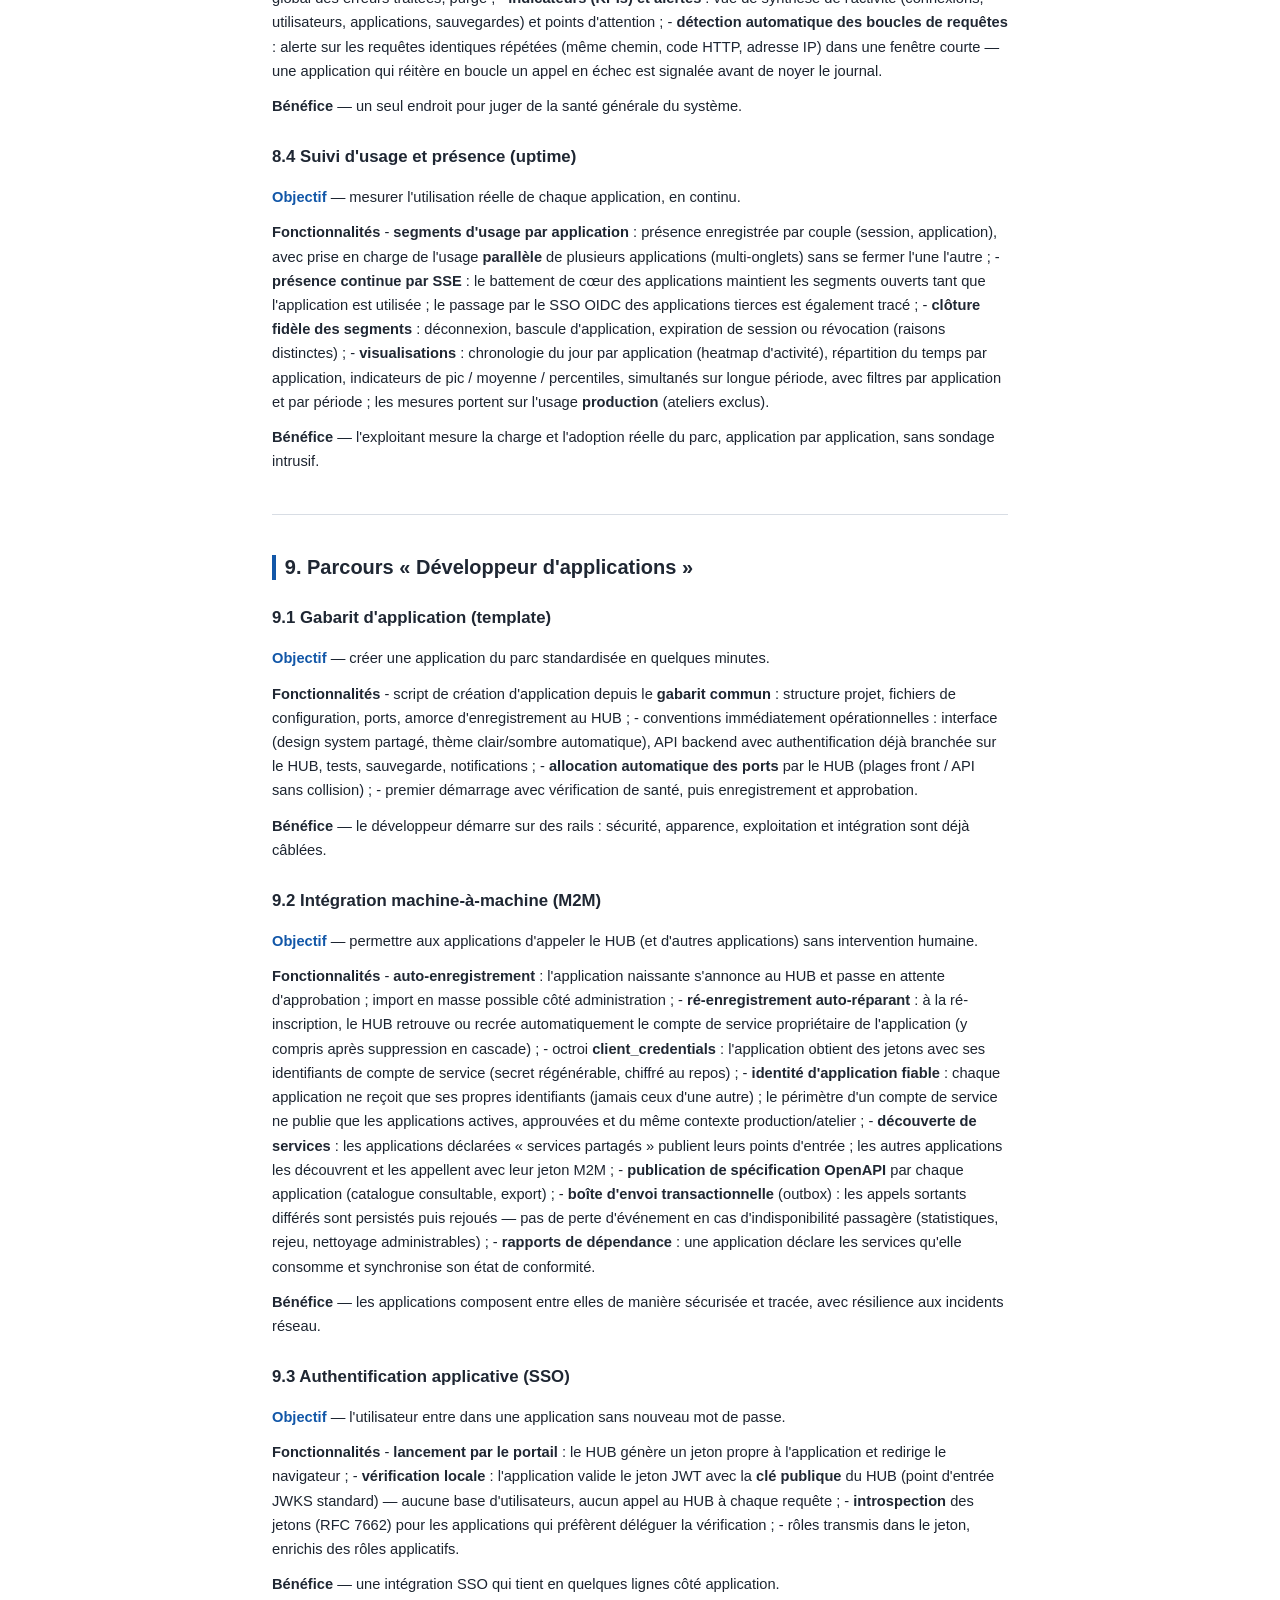
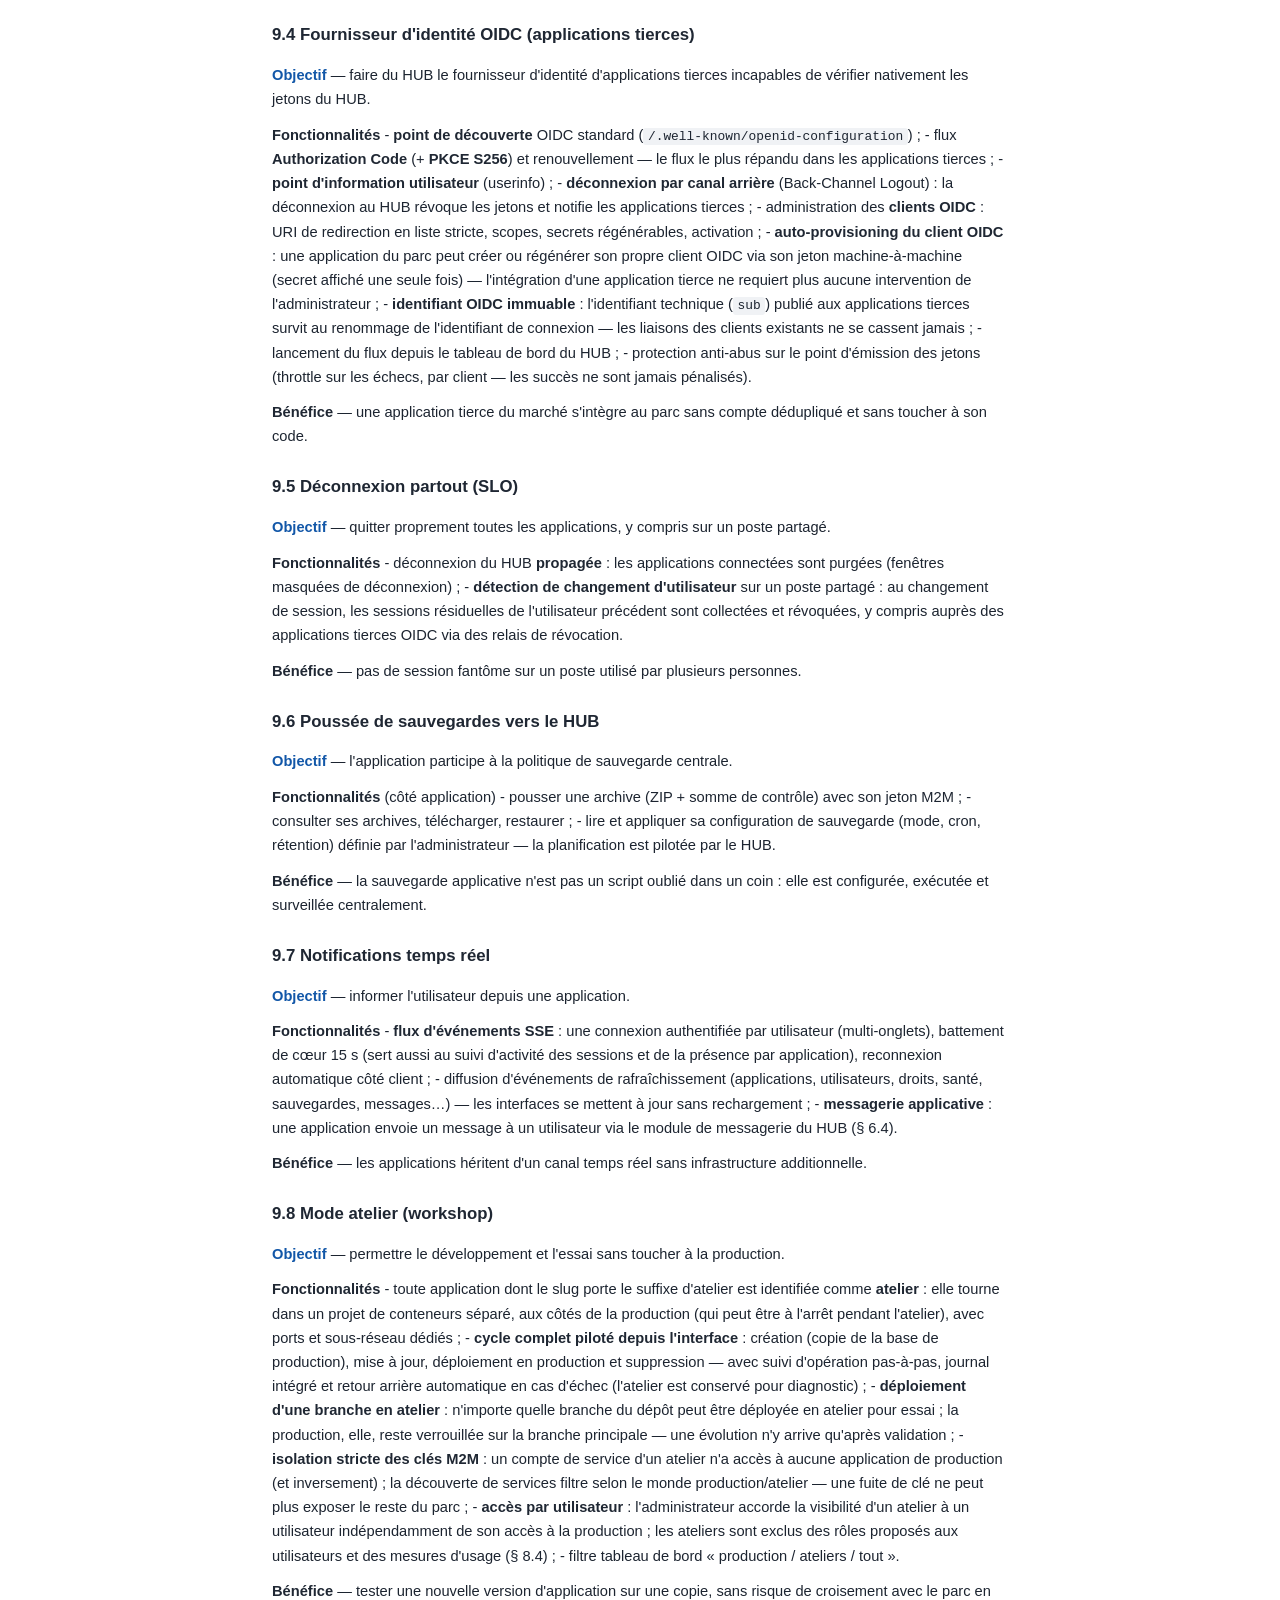
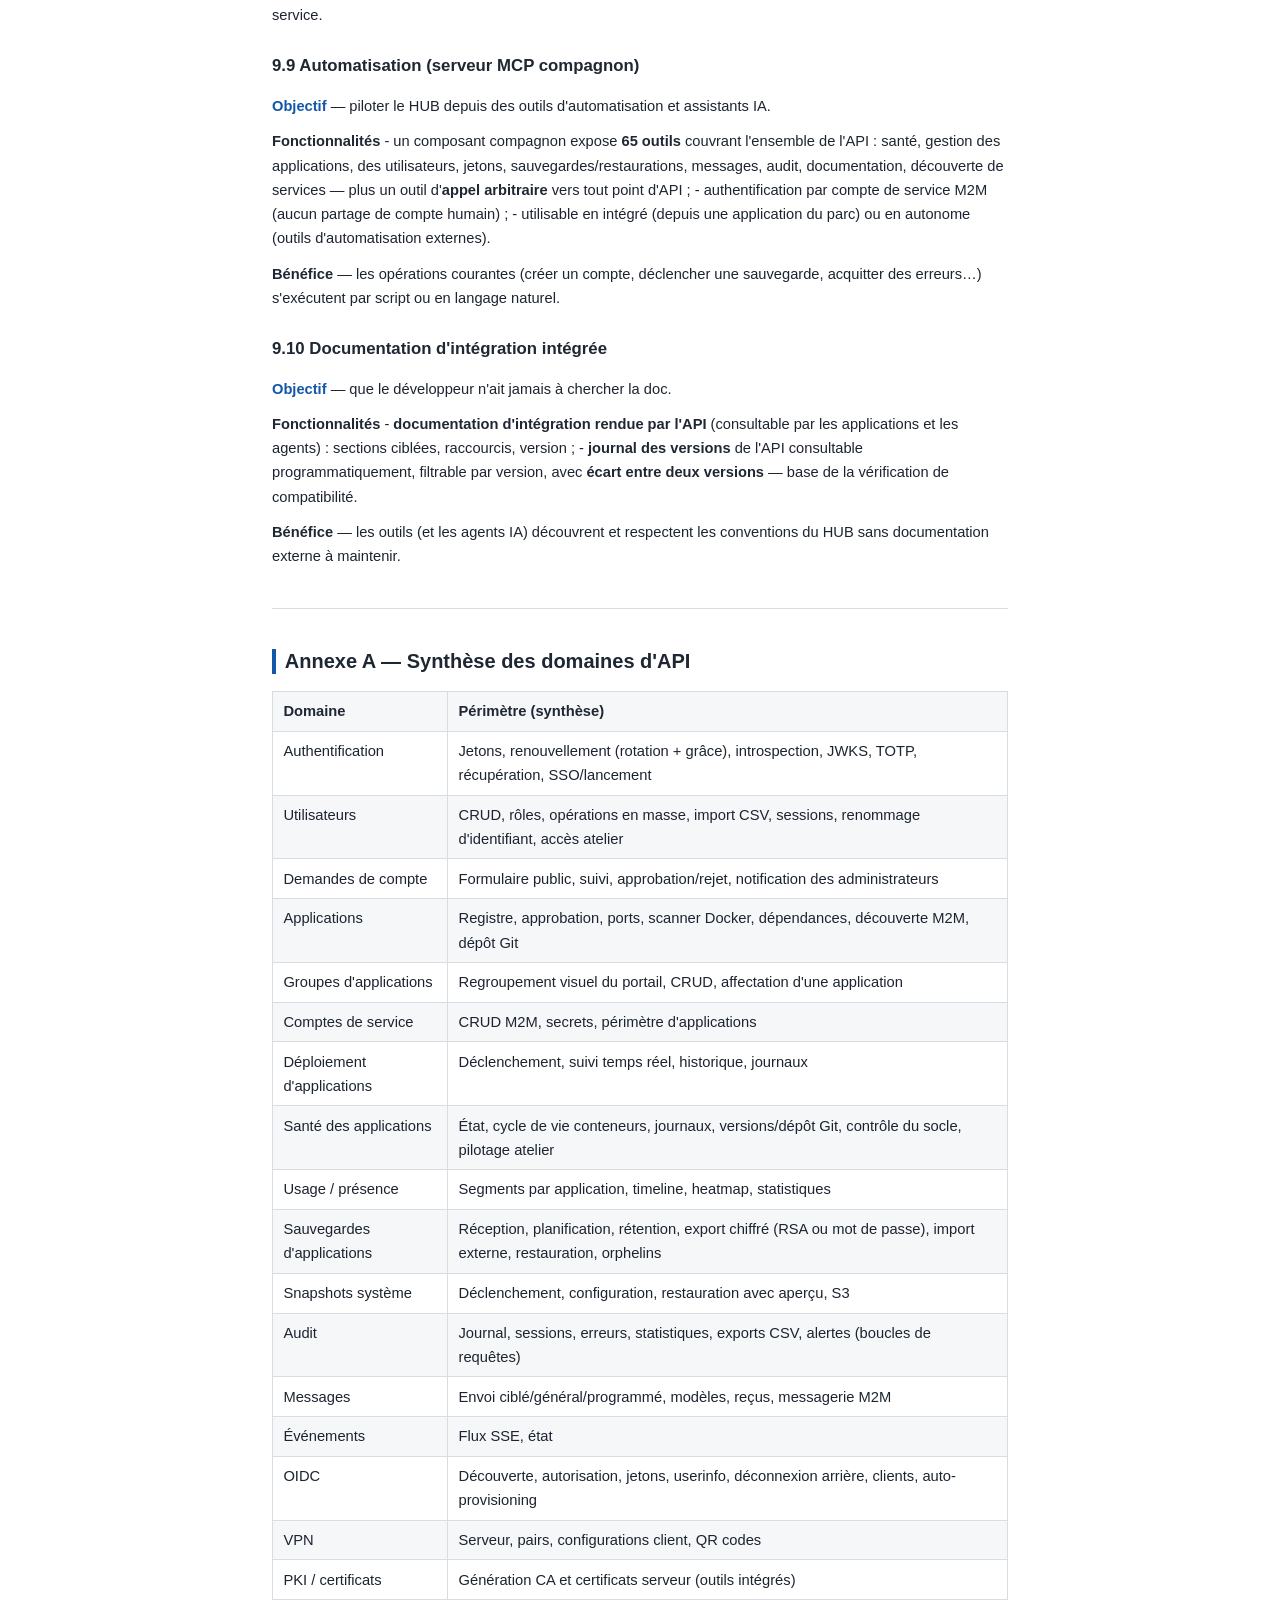
==== commit a730b3cc: "chore(release): bump v3.58.1 + cahier des charges mis à jour v3.58.0" ====
--- a/docs/CAHIER_DES_CHARGES.html
+++ b/docs/CAHIER_DES_CHARGES.html
@@ -64,7 +64,7 @@
 <tbody>
 <tr>
 <td><strong>Version documentée</strong></td>
-<td>3.57.1 (état de l'art à la date de rédaction)</td>
+<td>3.58.0 (état de l'art à la date de rédaction)</td>
 </tr>
 <tr>
 <td><strong>Nature du document</strong></td>
@@ -142,7 +142,7 @@
 </tbody>
 </table>
 <p>Cette grille de lecture structure la partie 2 du présent document.</p>
-<h3>2.3 Chiffres clés (version 3.57.1)</h3>
+<h3>2.3 Chiffres clés (version 3.58.0)</h3>
 <table>
 <thead>
 <tr>
@@ -165,11 +165,11 @@
 </tr>
 <tr>
 <td>Tests automatisés</td>
-<td>≈ 1030 (104 fichiers de tests)</td>
+<td>≈ 1020 (103 fichiers de tests)</td>
 </tr>
 <tr>
 <td>Domaines fonctionnels</td>
-<td>24 modules décrits dans ce document</td>
+<td>23 modules décrits dans ce document</td>
 </tr>
 </tbody>
 </table>
@@ -386,7 +386,7 @@
 </tr>
 <tr>
 <td>Vérification continue</td>
-<td>≈ 1030 tests automatisés (authentification, OIDC, sauvegardes, snapshots, VPN, PKI, migrations…)</td>
+<td>≈ 1020 tests automatisés (authentification, OIDC, sauvegardes, snapshots, VPN, PKI, migrations…)</td>
 </tr>
 </tbody>
 </table>
@@ -470,9 +470,6 @@
 - <strong>accès atelier par utilisateur</strong> : visibilité de l'atelier d'une application accordée
   indépendamment du rôle sur la production — un testeur peut essayer sans accéder au
   service en ligne (voir § 9.8) ;
-- <strong>droits d'applications relais</strong> : consultation des périmètres d'un utilisateur dans
-  une application relais du parc et retrait de droit, l'action étant exécutée dans
-  l'application source via un appel de service authentifié et tracé dans l'audit ;
 - gestion des <strong>sessions</strong> : révocation immédiate des sessions d'un utilisateur
   (déconnexion forcée propagée en temps réel) ;
 - désactivation du second facteur d'un utilisateur (support) ;
@@ -905,10 +902,6 @@
 <td>Adresse effective, changement validé, plan de propagation, recréation des applications</td>
 </tr>
 <tr>
-<td>Droits d'applications relais</td>
-<td>Consultation des périmètres, retrait de droit via l'application source</td>
-</tr>
-<tr>
 <td>Catalogue GitHub</td>
 <td>Dépôts en cache, rafraîchissement, vivacité du jeton, préparation de création d'app</td>
 </tr>
@@ -1024,7 +1017,7 @@
 <tbody>
 <tr>
 <td>Version documentée</td>
-<td>3.57.1</td>
+<td>3.58.0</td>
 </tr>
 <tr>
 <td>Composants livrés</td>
@@ -1056,7 +1049,7 @@
 </tr>
 <tr>
 <td>Vérification</td>
-<td>≈ 1030 tests automatisés — authentification, OIDC, SLO, M2M, sauvegardes, snapshots, VPN, PKI, migrations, atelier, réseau</td>
+<td>≈ 1020 tests automatisés — authentification, OIDC, SLO, M2M, sauvegardes, snapshots, VPN, PKI, migrations, atelier, réseau</td>
 </tr>
 </tbody>
 </table>
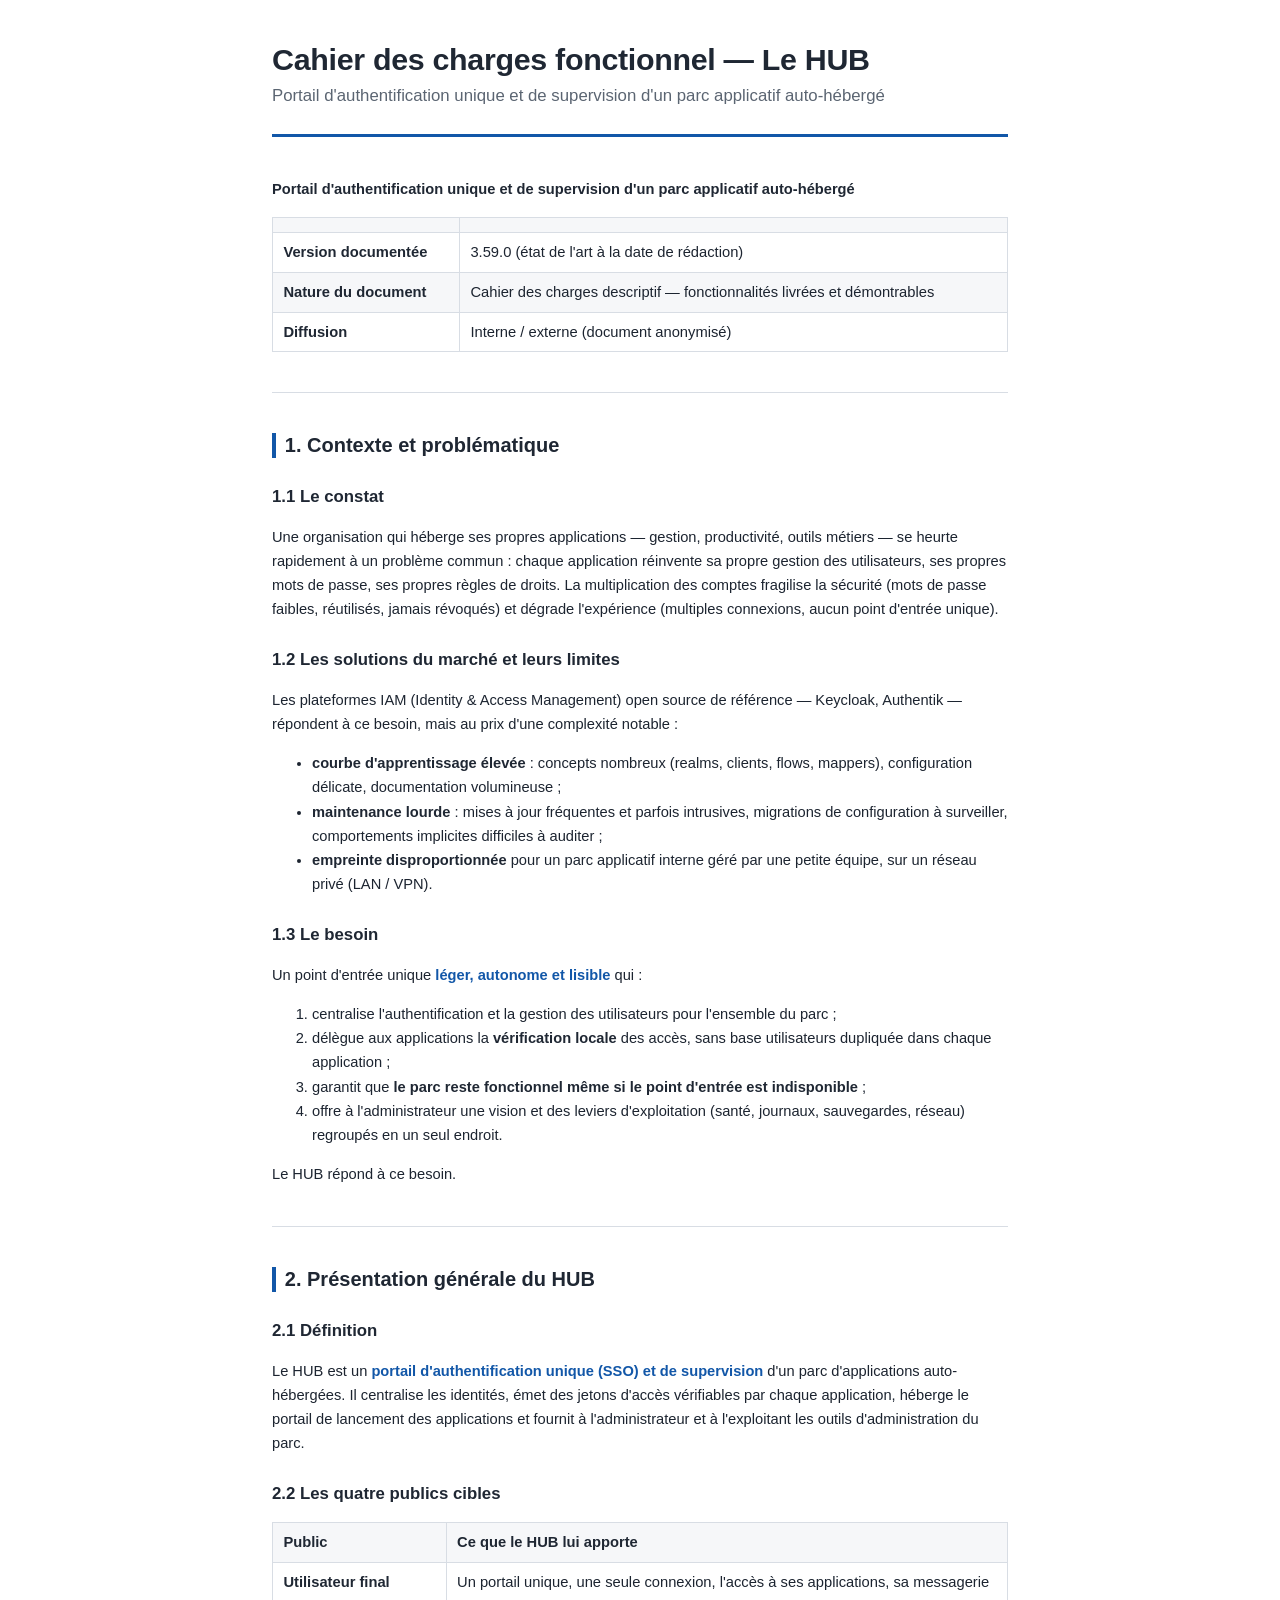
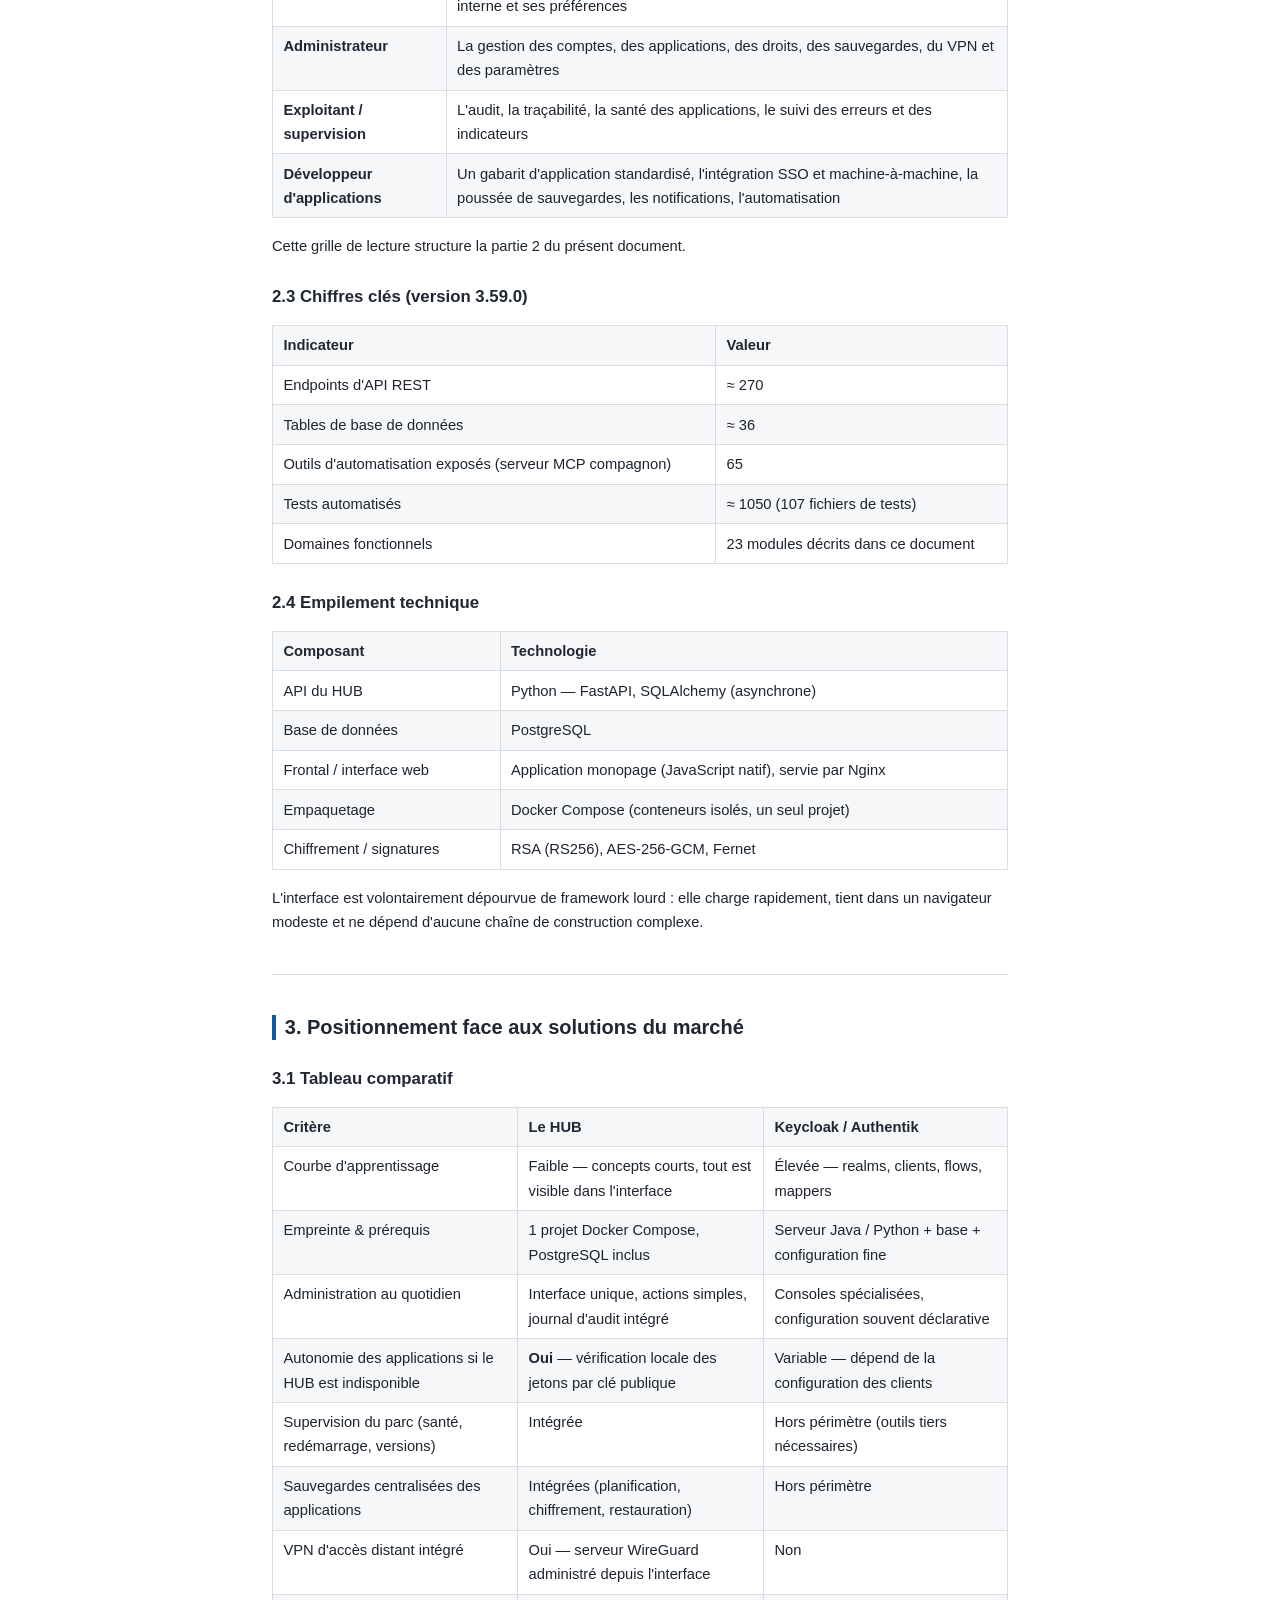
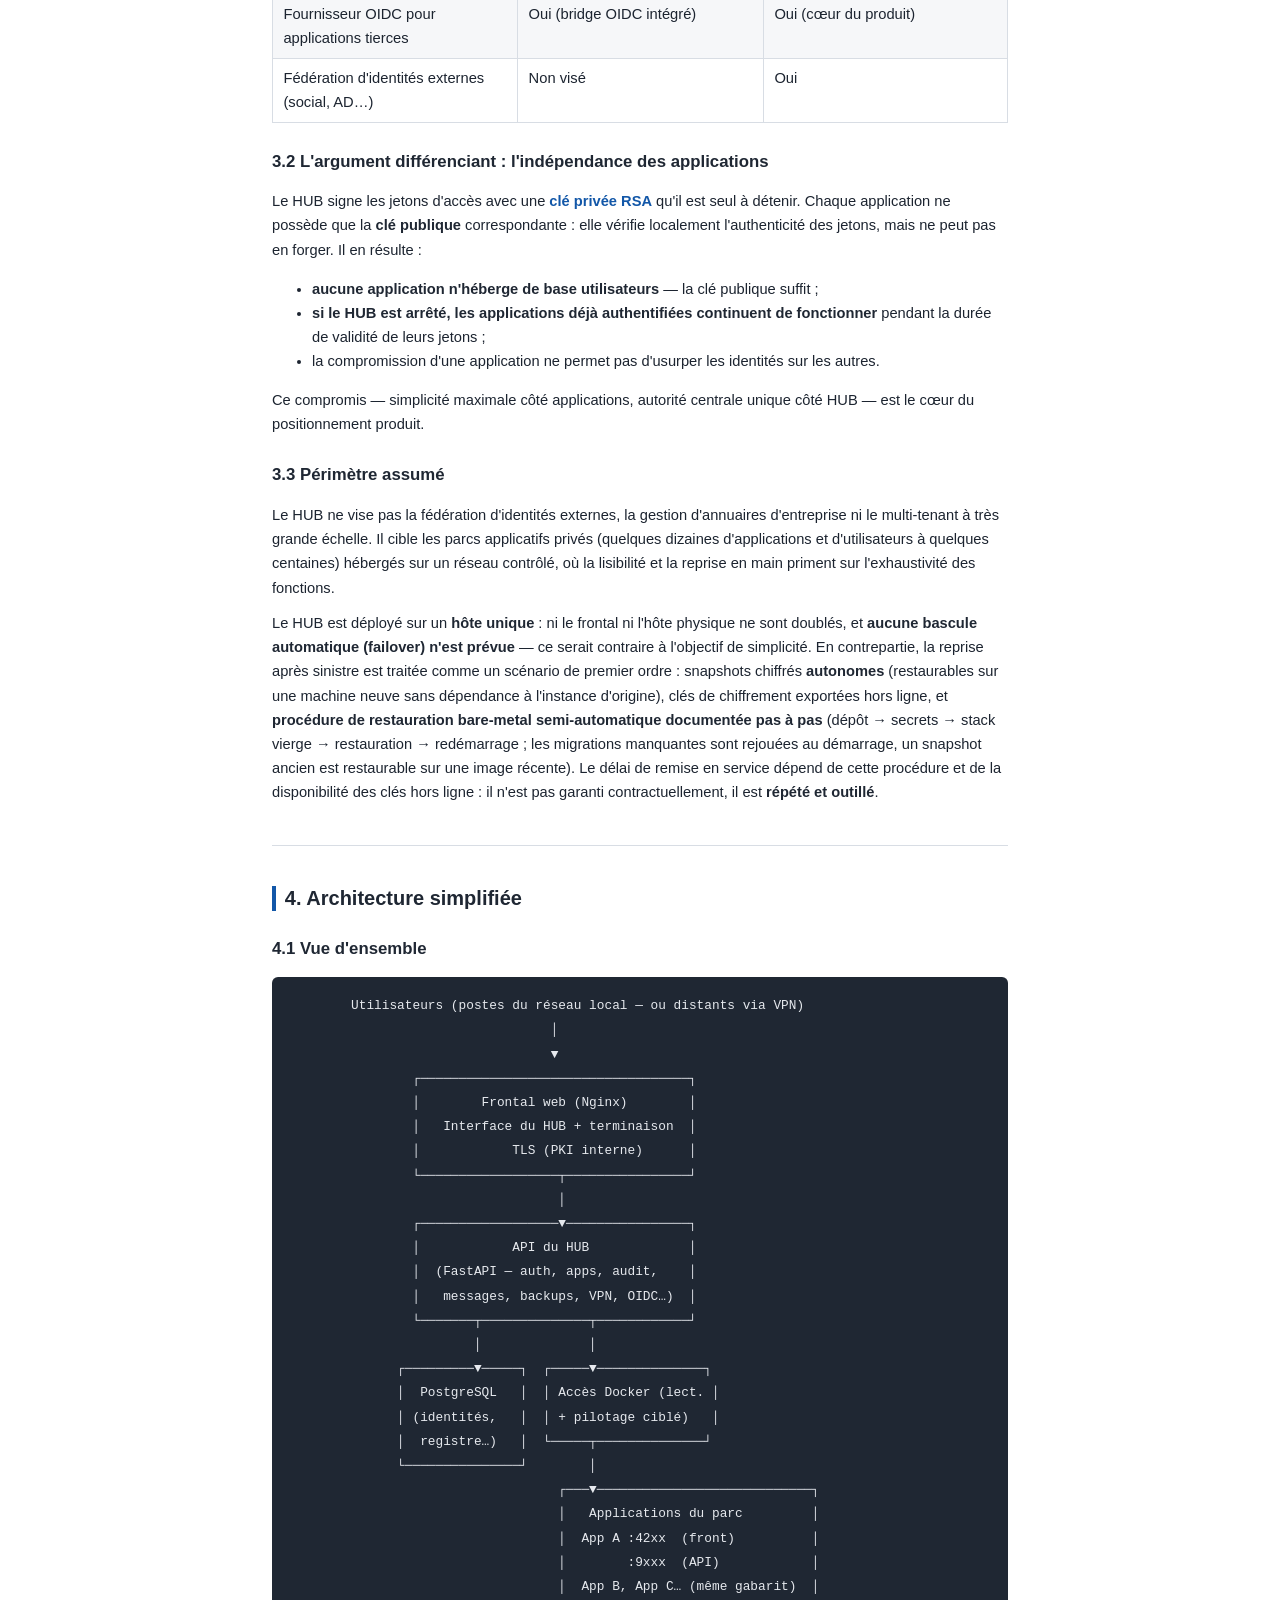
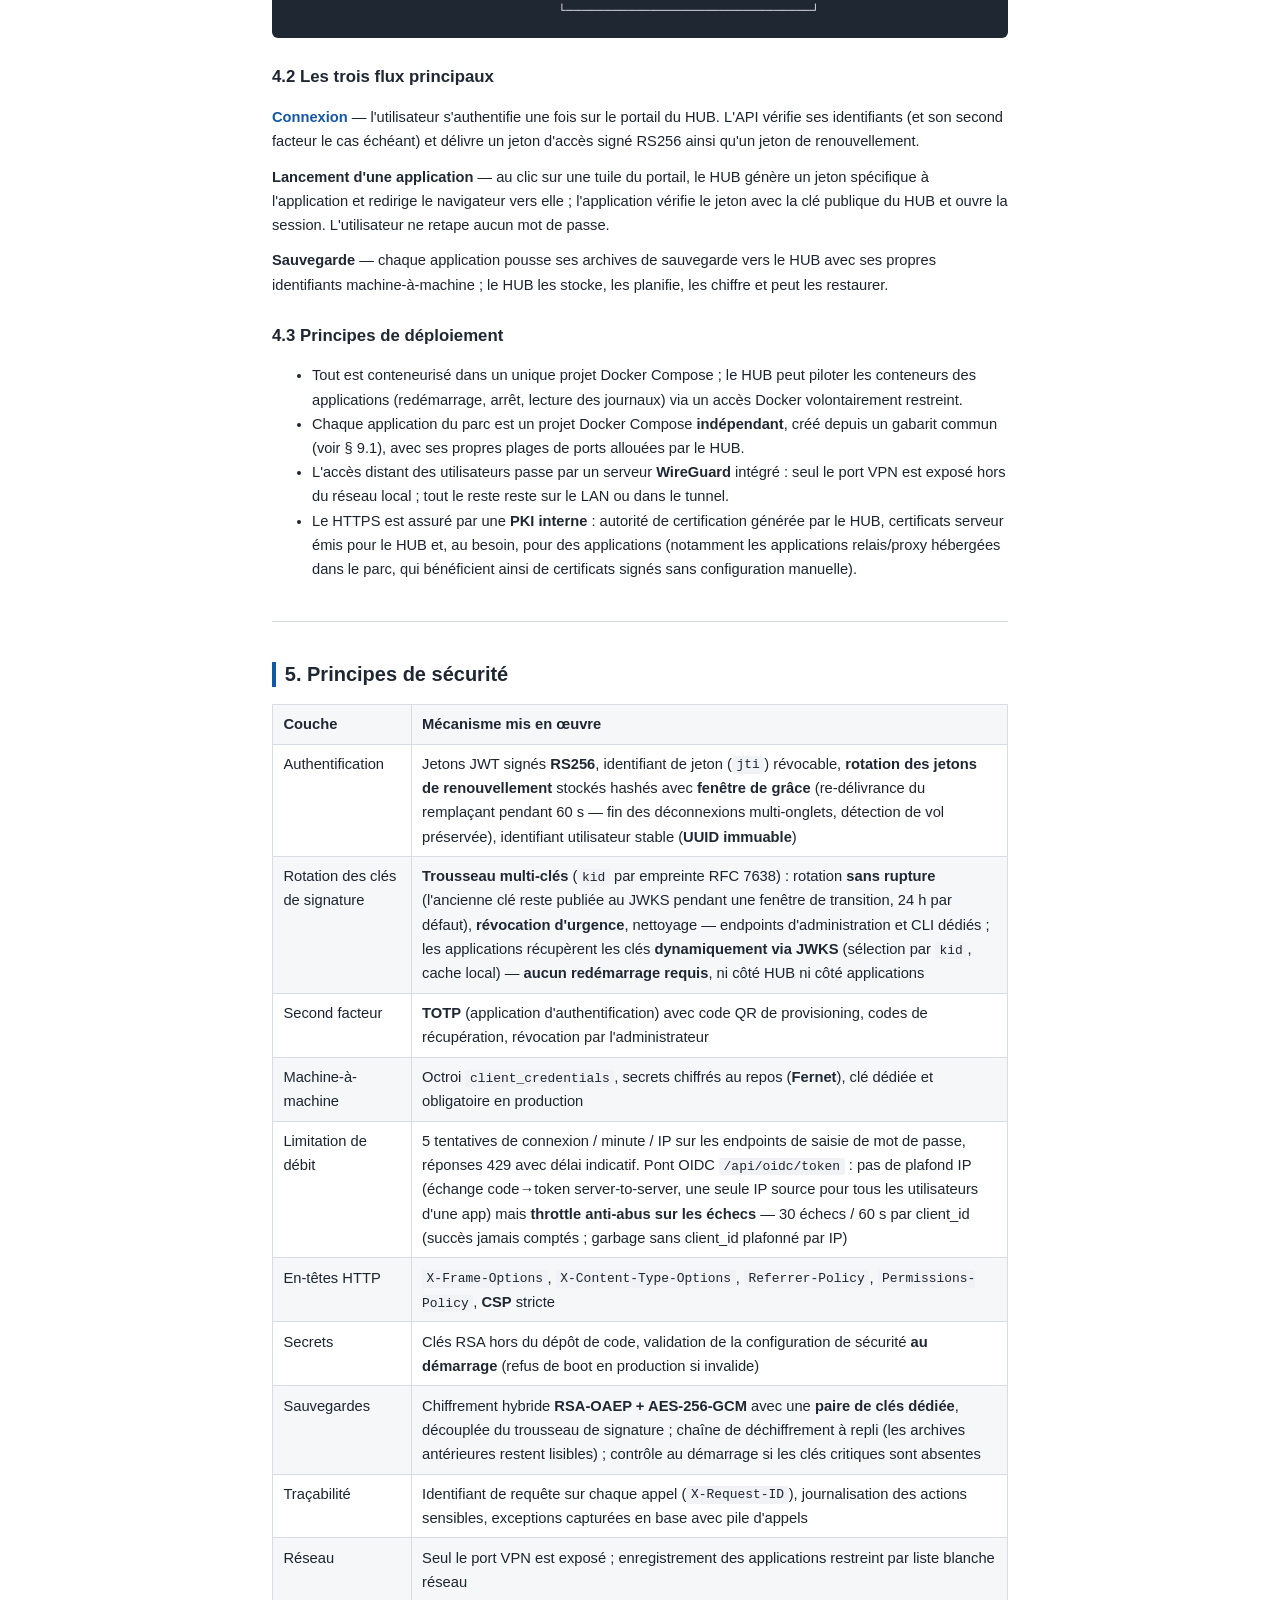
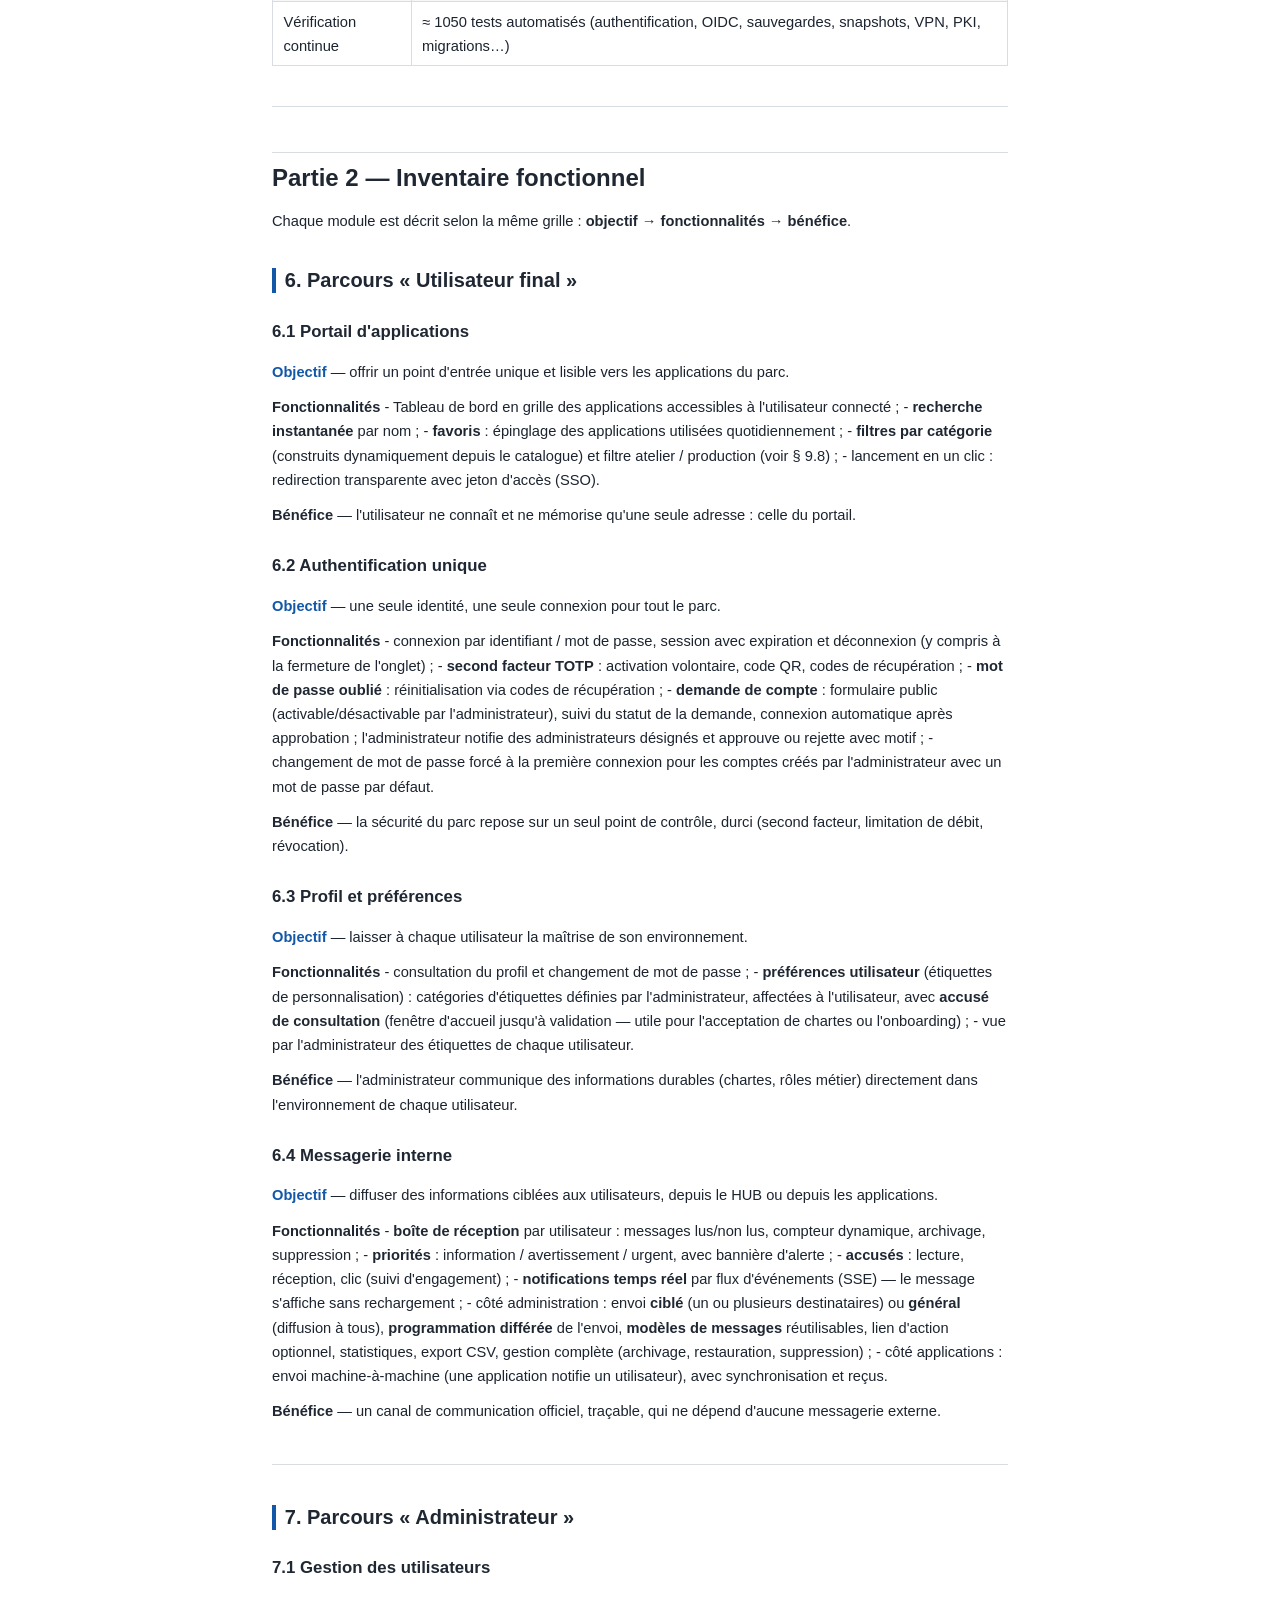
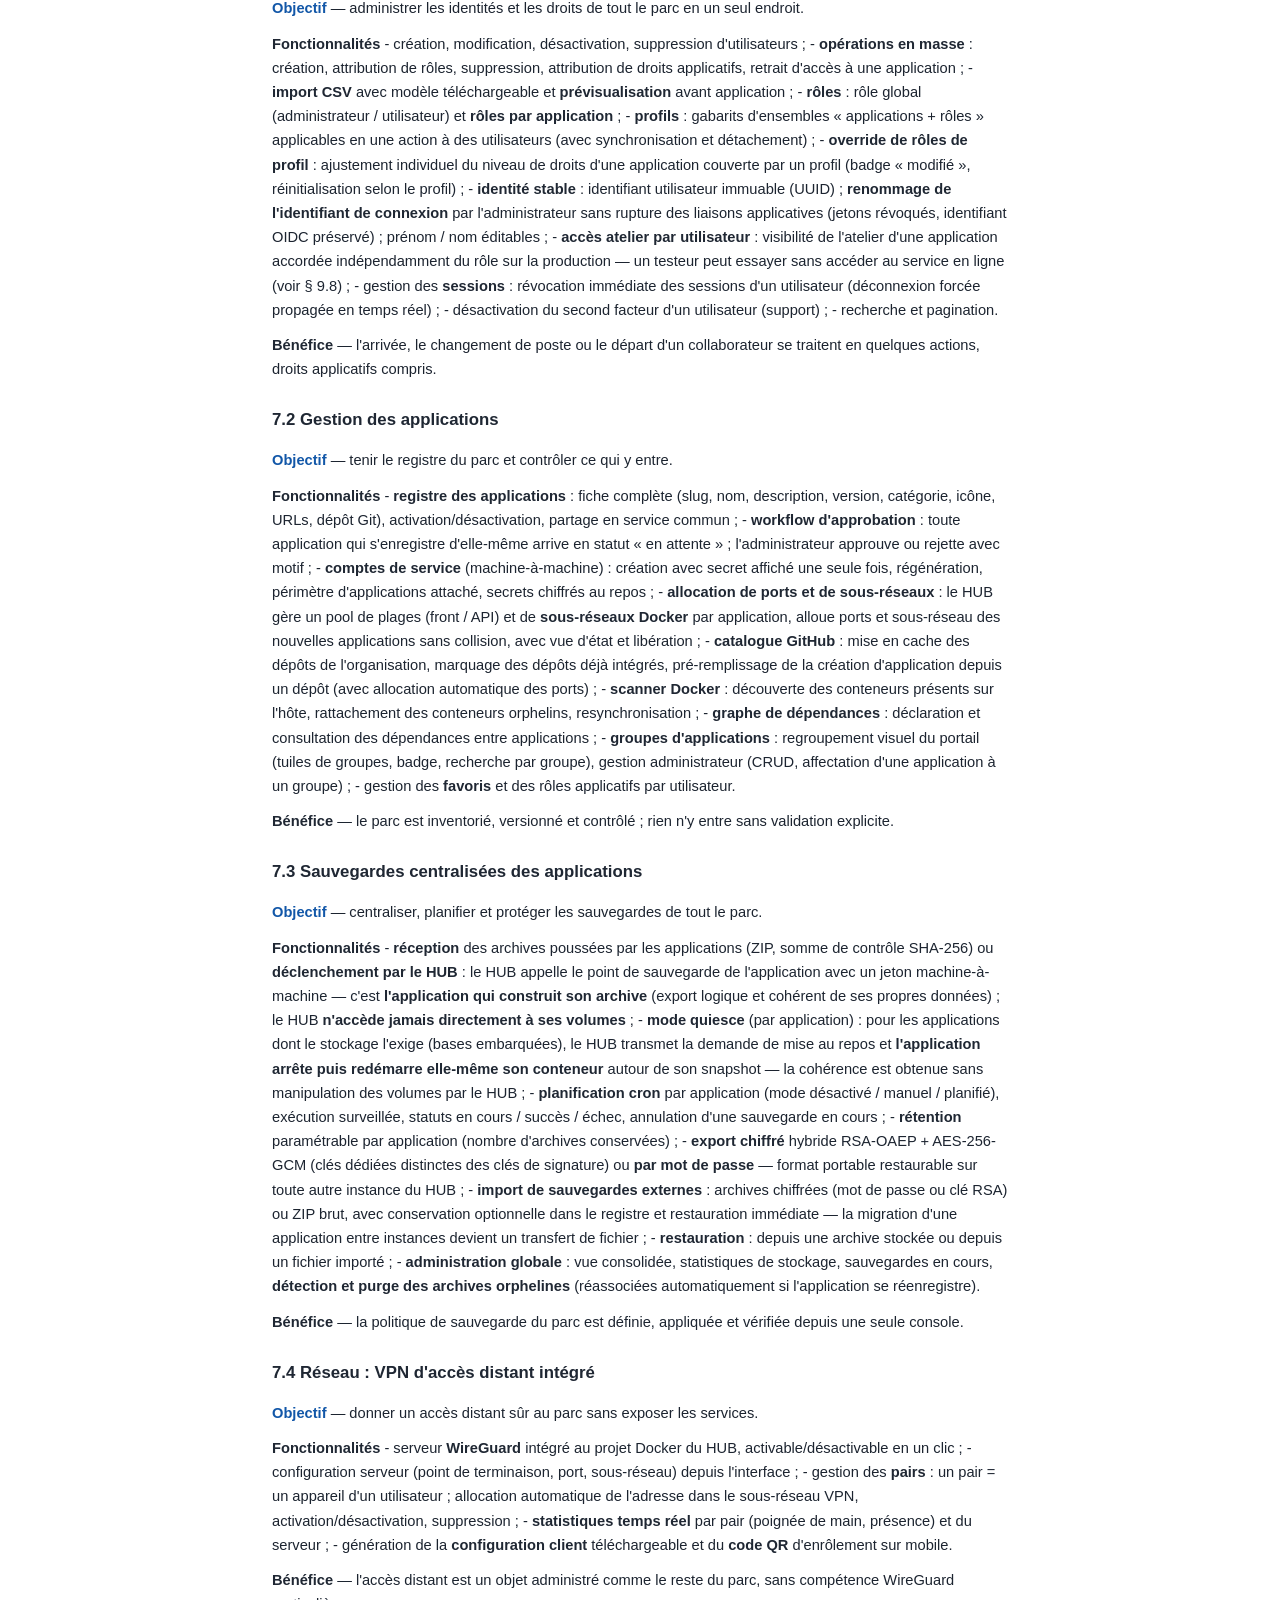
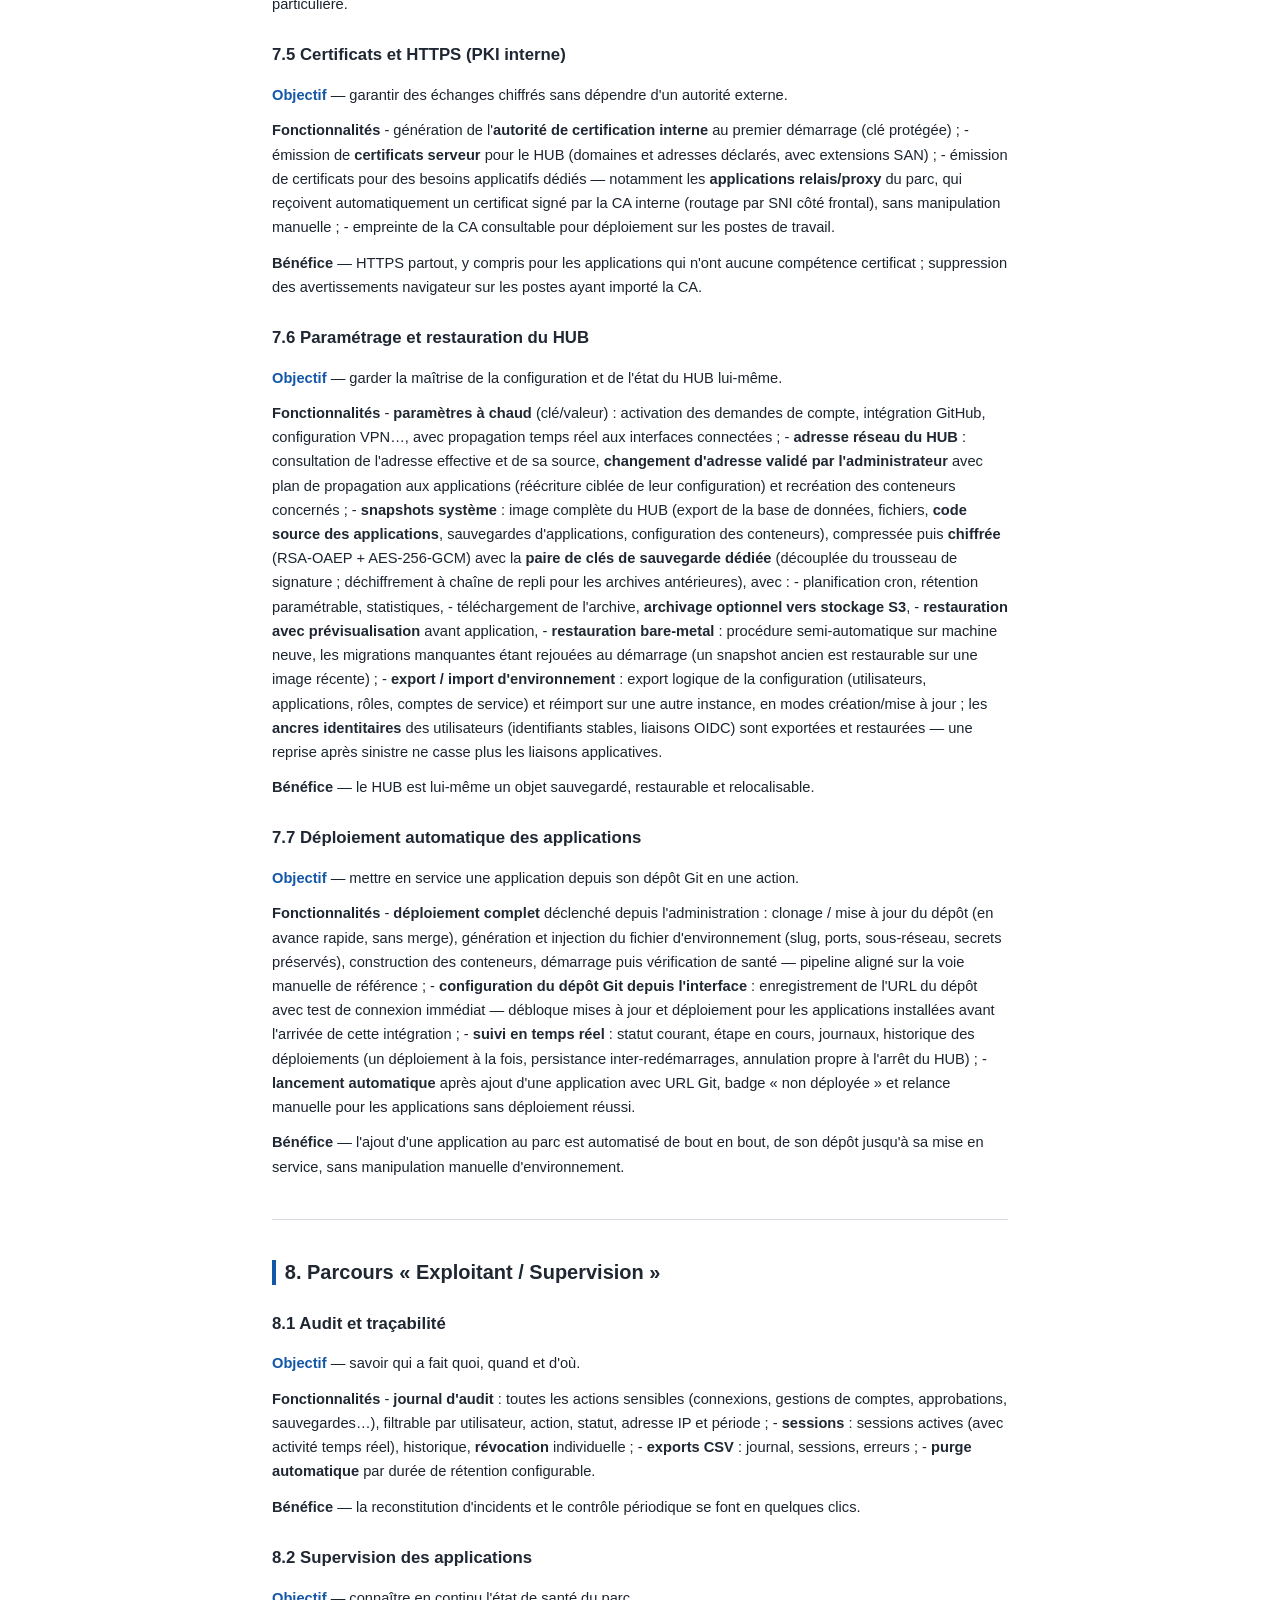
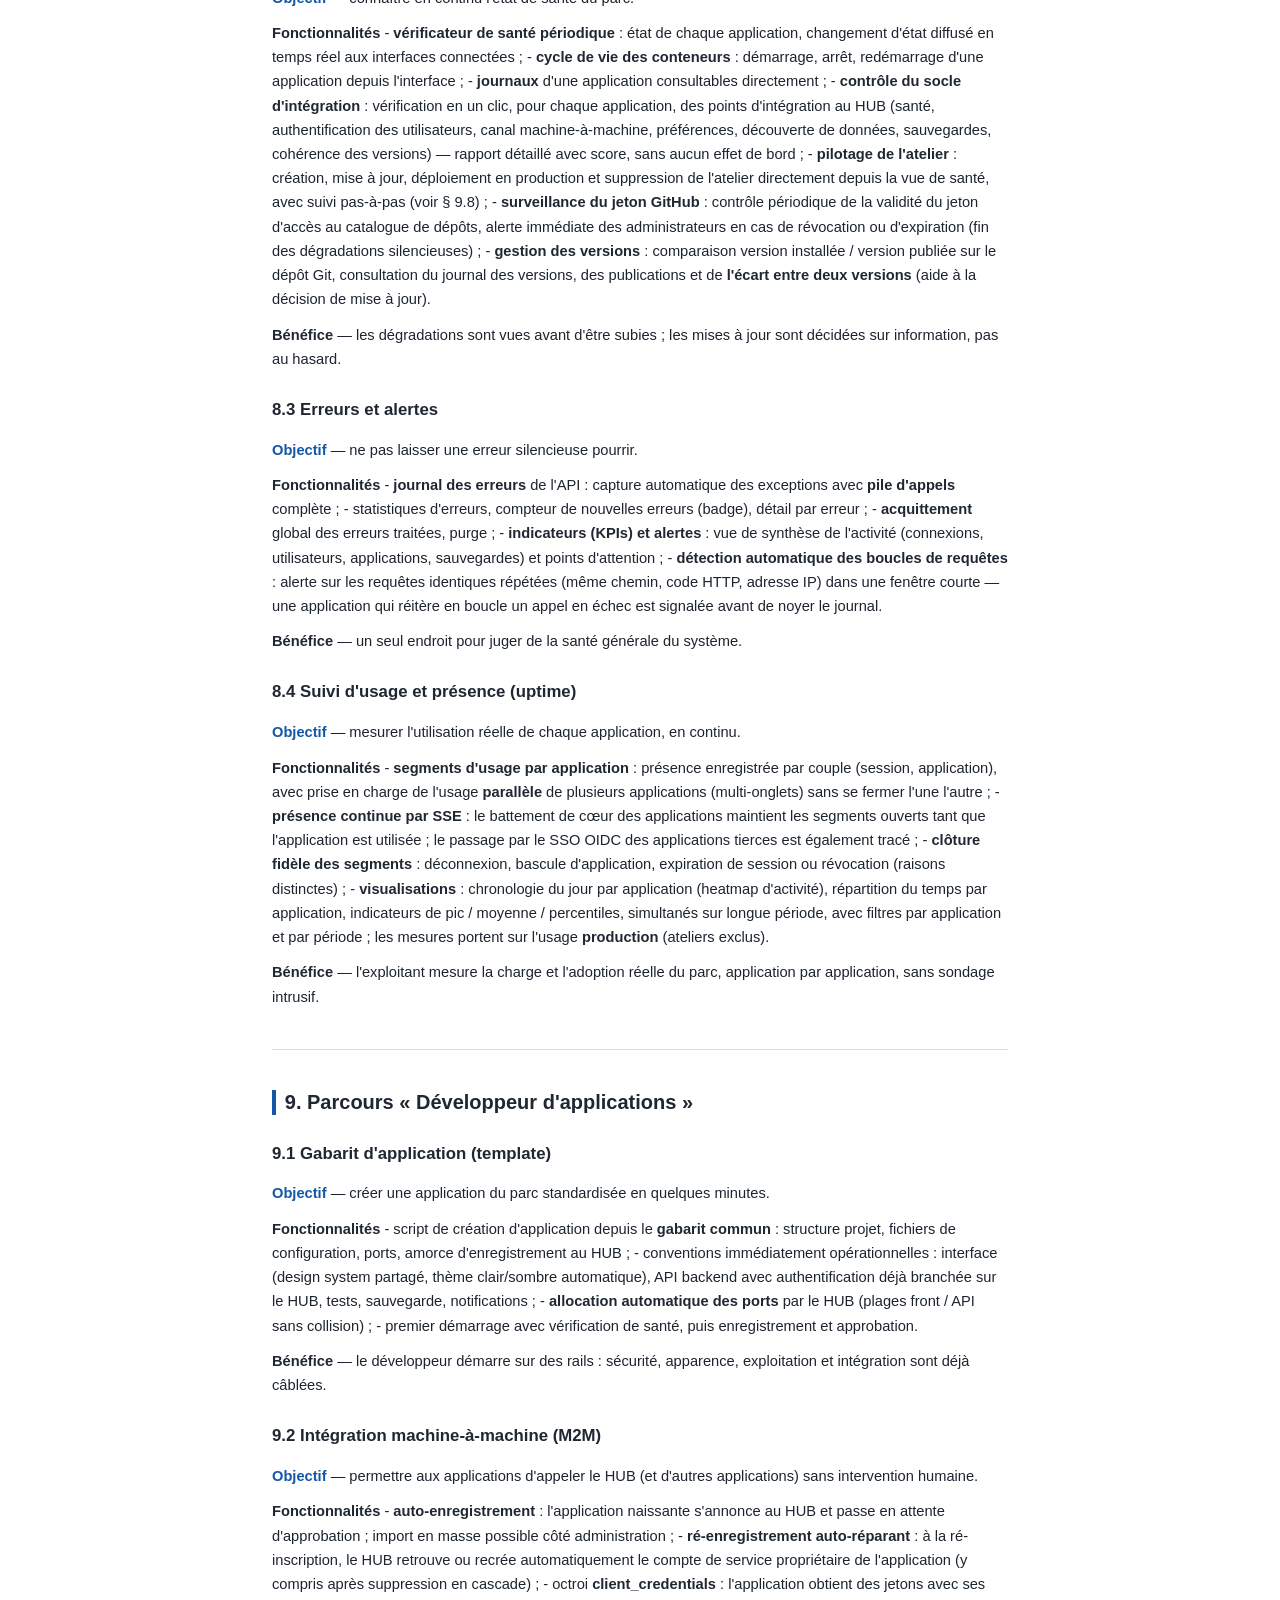
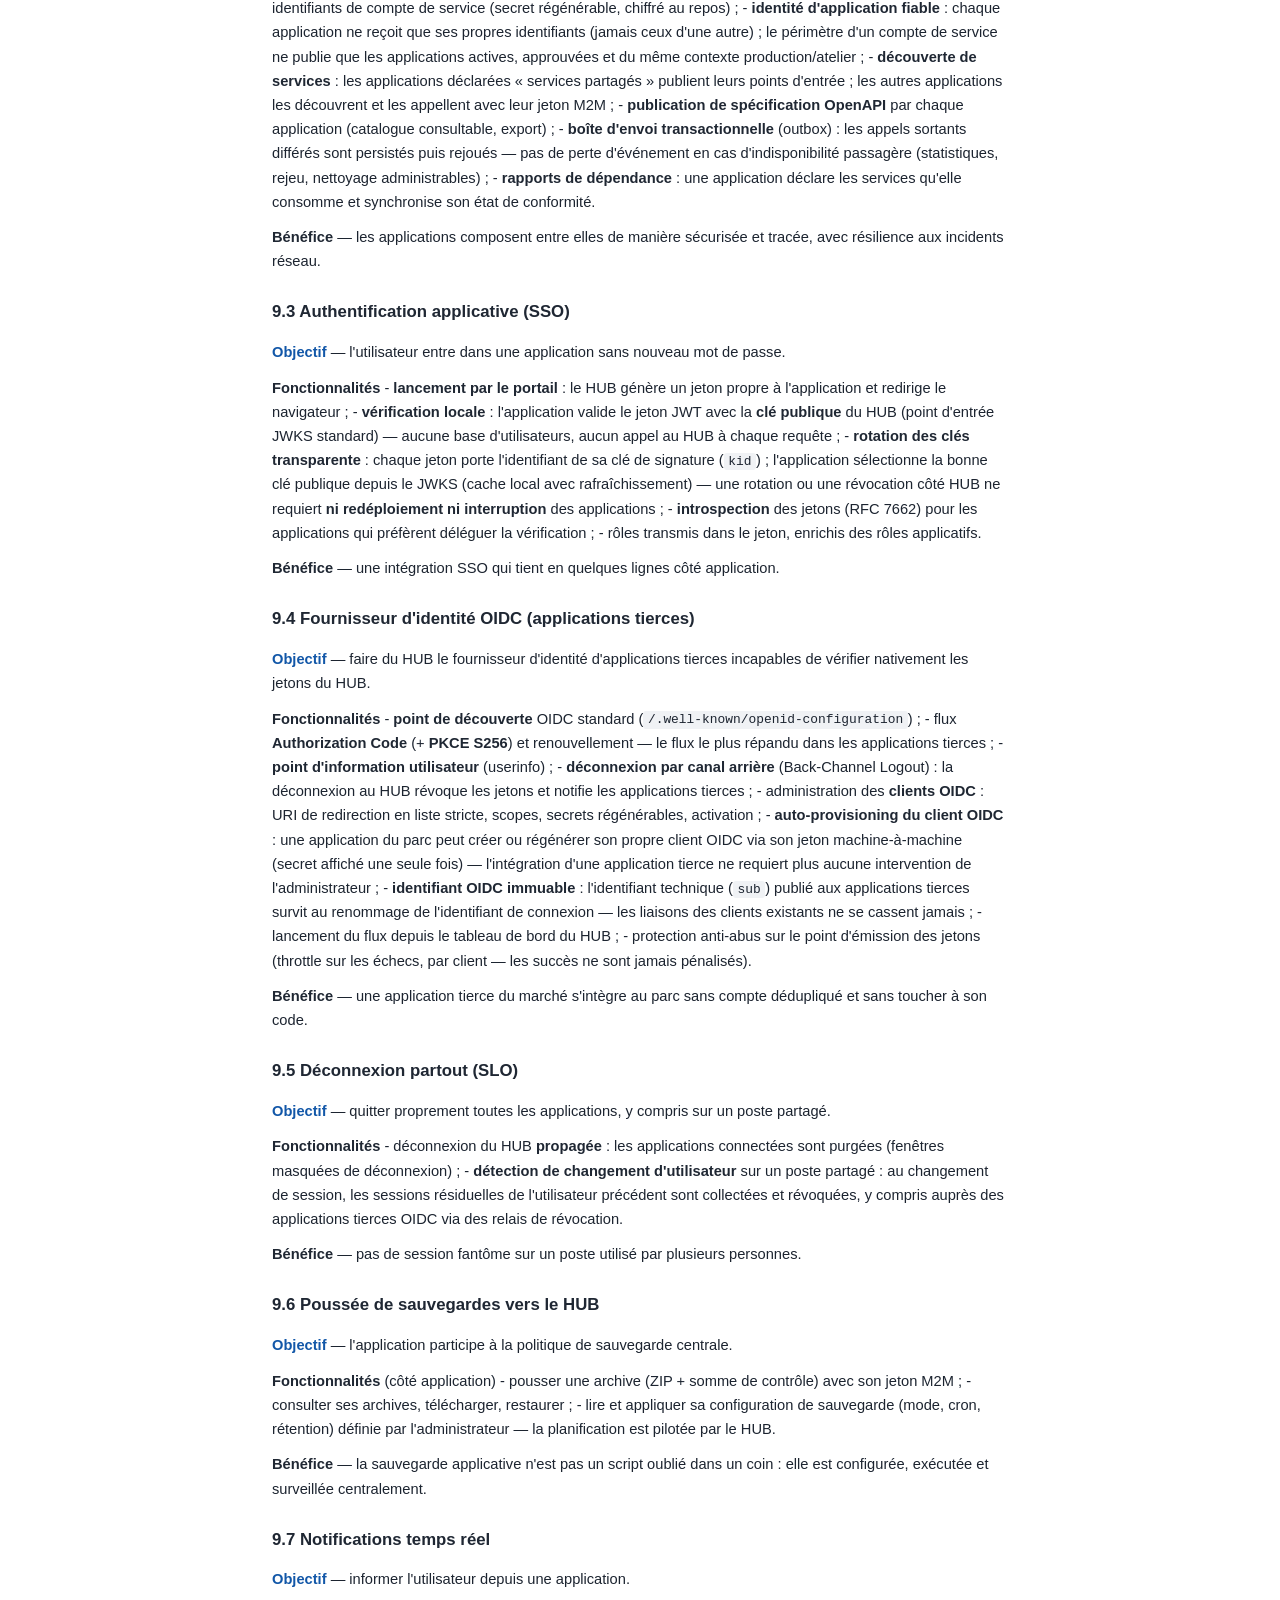
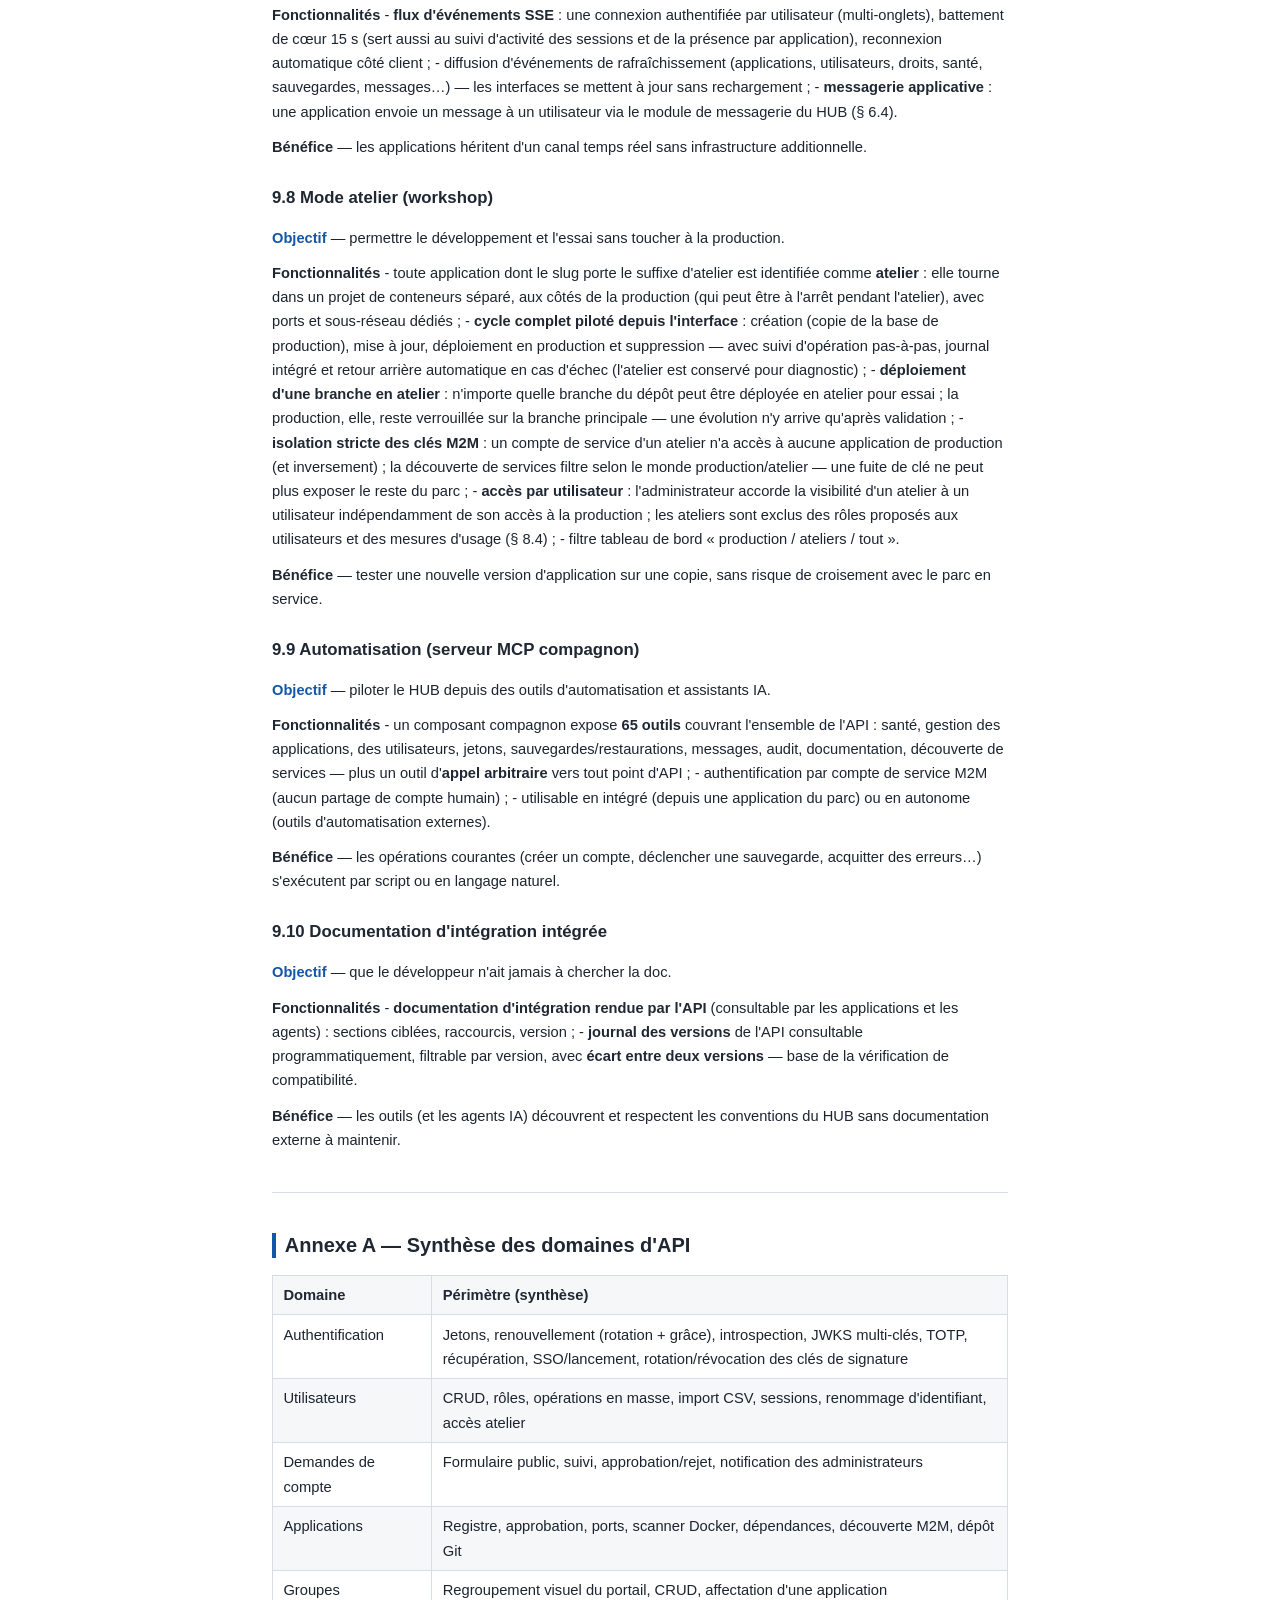
==== commit 17db2683: "chore(release): bump v3.59.1 + cahier des charges — réponses aux points d'audit (rotation clés, SPOF" ====
--- a/docs/CAHIER_DES_CHARGES.html
+++ b/docs/CAHIER_DES_CHARGES.html
@@ -64,7 +64,7 @@
 <tbody>
 <tr>
 <td><strong>Version documentée</strong></td>
-<td>3.58.0 (état de l'art à la date de rédaction)</td>
+<td>3.59.0 (état de l'art à la date de rédaction)</td>
 </tr>
 <tr>
 <td><strong>Nature du document</strong></td>
@@ -142,7 +142,7 @@
 </tbody>
 </table>
 <p>Cette grille de lecture structure la partie 2 du présent document.</p>
-<h3>2.3 Chiffres clés (version 3.58.0)</h3>
+<h3>2.3 Chiffres clés (version 3.59.0)</h3>
 <table>
 <thead>
 <tr>
@@ -165,7 +165,7 @@
 </tr>
 <tr>
 <td>Tests automatisés</td>
-<td>≈ 1020 (103 fichiers de tests)</td>
+<td>≈ 1050 (107 fichiers de tests)</td>
 </tr>
 <tr>
 <td>Domaines fonctionnels</td>
@@ -282,6 +282,16 @@
 ni le multi-tenant à très grande échelle. Il cible les parcs applicatifs privés (quelques
 dizaines d'applications et d'utilisateurs à quelques centaines) hébergés sur un réseau
 contrôlé, où la lisibilité et la reprise en main priment sur l'exhaustivité des fonctions.</p>
+<p>Le HUB est déployé sur un <strong>hôte unique</strong> : ni le frontal ni l'hôte physique ne sont
+doublés, et <strong>aucune bascule automatique (failover) n'est prévue</strong> — ce serait contraire
+à l'objectif de simplicité. En contrepartie, la reprise après sinistre est traitée comme
+un scénario de premier ordre : snapshots chiffrés <strong>autonomes</strong> (restaurables sur une
+machine neuve sans dépendance à l'instance d'origine), clés de chiffrement exportées hors
+ligne, et <strong>procédure de restauration bare-metal semi-automatique documentée pas à pas</strong>
+(dépôt → secrets → stack vierge → restauration → redémarrage ; les migrations manquantes
+sont rejouées au démarrage, un snapshot ancien est restaurable sur une image récente).
+Le délai de remise en service dépend de cette procédure et de la disponibilité des clés
+hors ligne : il n'est pas garanti contractuellement, il est <strong>répété et outillé</strong>.</p>
 <hr>
 <h2>4. Architecture simplifiée</h2>
 <h3>4.1 Vue d'ensemble</h3>
@@ -350,7 +360,11 @@
 <tbody>
 <tr>
 <td>Authentification</td>
-<td>Jetons JWT signés <strong>RS256</strong> (clé privée unique au HUB), identifiant de jeton (<code>jti</code>) révocable, <strong>rotation des jetons de renouvellement</strong> stockés hashés avec <strong>fenêtre de grâce</strong> (re-délivrance du remplaçant pendant 60 s — fin des déconnexions multi-onglets, détection de vol préservée), identifiant utilisateur stable (<strong>UUID immuable</strong>)</td>
+<td>Jetons JWT signés <strong>RS256</strong>, identifiant de jeton (<code>jti</code>) révocable, <strong>rotation des jetons de renouvellement</strong> stockés hashés avec <strong>fenêtre de grâce</strong> (re-délivrance du remplaçant pendant 60 s — fin des déconnexions multi-onglets, détection de vol préservée), identifiant utilisateur stable (<strong>UUID immuable</strong>)</td>
+</tr>
+<tr>
+<td>Rotation des clés de signature</td>
+<td><strong>Trousseau multi-clés</strong> (<code>kid</code> par empreinte RFC 7638) : rotation <strong>sans rupture</strong> (l'ancienne clé reste publiée au JWKS pendant une fenêtre de transition, 24 h par défaut), <strong>révocation d'urgence</strong>, nettoyage — endpoints d'administration et CLI dédiés ; les applications récupèrent les clés <strong>dynamiquement via JWKS</strong> (sélection par <code>kid</code>, cache local) — <strong>aucun redémarrage requis</strong>, ni côté HUB ni côté applications</td>
 </tr>
 <tr>
 <td>Second facteur</td>
@@ -374,7 +388,7 @@
 </tr>
 <tr>
 <td>Sauvegardes</td>
-<td>Export chiffré hybride <strong>RSA-OAEP + AES-256-GCM</strong> avec clés dédiées distinctes des clés de signature</td>
+<td>Chiffrement hybride <strong>RSA-OAEP + AES-256-GCM</strong> avec une <strong>paire de clés dédiée</strong>, découplée du trousseau de signature ; chaîne de déchiffrement à repli (les archives antérieures restent lisibles) ; contrôle au démarrage si les clés critiques sont absentes</td>
 </tr>
 <tr>
 <td>Traçabilité</td>
@@ -386,7 +400,7 @@
 </tr>
 <tr>
 <td>Vérification continue</td>
-<td>≈ 1020 tests automatisés (authentification, OIDC, sauvegardes, snapshots, VPN, PKI, migrations…)</td>
+<td>≈ 1050 tests automatisés (authentification, OIDC, sauvegardes, snapshots, VPN, PKI, migrations…)</td>
 </tr>
 </tbody>
 </table>
@@ -506,8 +520,14 @@
 <p><strong>Objectif</strong> — centraliser, planifier et protéger les sauvegardes de tout le parc.</p>
 <p><strong>Fonctionnalités</strong>
 - <strong>réception</strong> des archives poussées par les applications (ZIP, somme de contrôle
-  SHA-256) ou <strong>déclenchement par le HUB</strong> (y compris avec mise au repos du conteneur
-  pendant la sauvegarde — mode « quiesce ») ;
+  SHA-256) ou <strong>déclenchement par le HUB</strong> : le HUB appelle le point de sauvegarde de
+  l'application avec un jeton machine-à-machine — c'est <strong>l'application qui construit
+  son archive</strong> (export logique et cohérent de ses propres données) ; le HUB
+  <strong>n'accède jamais directement à ses volumes</strong> ;
+- <strong>mode quiesce</strong> (par application) : pour les applications dont le stockage l'exige
+  (bases embarquées), le HUB transmet la demande de mise au repos et <strong>l'application
+  arrête puis redémarre elle-même son conteneur</strong> autour de son snapshot — la cohérence
+  est obtenue sans manipulation des volumes par le HUB ;
 - <strong>planification cron</strong> par application (mode désactivé / manuel / planifié),
   exécution surveillée, statuts en cours / succès / échec, annulation d'une sauvegarde
   en cours ;
@@ -563,10 +583,15 @@
   concernés ;
 - <strong>snapshots système</strong> : image complète du HUB (export de la base de données, fichiers,
   <strong>code source des applications</strong>, sauvegardes d'applications, configuration des
-  conteneurs), compressée puis <strong>chiffrée</strong> (RSA-OAEP + AES-256-GCM), avec :
+  conteneurs), compressée puis <strong>chiffrée</strong> (RSA-OAEP + AES-256-GCM) avec la <strong>paire de
+  clés de sauvegarde dédiée</strong> (découplée du trousseau de signature ; déchiffrement à
+  chaîne de repli pour les archives antérieures), avec :
   - planification cron, rétention paramétrable, statistiques,
   - téléchargement de l'archive, <strong>archivage optionnel vers stockage S3</strong>,
-  - <strong>restauration avec prévisualisation</strong> avant application ;
+  - <strong>restauration avec prévisualisation</strong> avant application,
+  - <strong>restauration bare-metal</strong> : procédure semi-automatique sur machine neuve, les
+    migrations manquantes étant rejouées au démarrage (un snapshot ancien est
+    restaurable sur une image récente) ;
 - <strong>export / import d'environnement</strong> : export logique de la configuration (utilisateurs,
   applications, rôles, comptes de service) et réimport sur une autre instance, en modes
   création/mise à jour ; les <strong>ancres identitaires</strong> des utilisateurs (identifiants
@@ -709,6 +734,10 @@
 - <strong>vérification locale</strong> : l'application valide le jeton JWT avec la <strong>clé publique</strong>
   du HUB (point d'entrée JWKS standard) — aucune base d'utilisateurs, aucun appel au
   HUB à chaque requête ;
+- <strong>rotation des clés transparente</strong> : chaque jeton porte l'identifiant de sa clé de
+  signature (<code>kid</code>) ; l'application sélectionne la bonne clé publique depuis le JWKS
+  (cache local avec rafraîchissement) — une rotation ou une révocation côté HUB ne
+  requiert <strong>ni redéploiement ni interruption</strong> des applications ;
 - <strong>introspection</strong> des jetons (RFC 7662) pour les applications qui préfèrent déléguer
   la vérification ;
 - rôles transmis dans le jeton, enrichis des rôles applicatifs.</p>
@@ -827,7 +856,7 @@
 <tbody>
 <tr>
 <td>Authentification</td>
-<td>Jetons, renouvellement (rotation + grâce), introspection, JWKS, TOTP, récupération, SSO/lancement</td>
+<td>Jetons, renouvellement (rotation + grâce), introspection, JWKS multi-clés, TOTP, récupération, SSO/lancement, rotation/révocation des clés de signature</td>
 </tr>
 <tr>
 <td>Utilisateurs</td>
@@ -867,7 +896,7 @@
 </tr>
 <tr>
 <td>Snapshots système</td>
-<td>Déclenchement, configuration, restauration avec aperçu, S3</td>
+<td>Déclenchement, configuration, restauration avec aperçu, restauration bare-metal, S3, clé de sauvegarde dédiée</td>
 </tr>
 <tr>
 <td>Audit</td>
@@ -941,6 +970,14 @@
 <td>Signature RSA asymétrique / point de publication standard des clés publiques</td>
 </tr>
 <tr>
+<td><strong>kid (Key ID)</strong></td>
+<td>Identifiant d'une clé de signature (empreinte RFC 7638), transporté dans chaque jeton — l'application choisit la bonne clé publique depuis le JWKS</td>
+</tr>
+<tr>
+<td><strong>Retiring (clé)</strong></td>
+<td>Statut transitoire d'une clé de signature remplacée : encore publiée pour la transition (24 h par défaut), puis archivée</td>
+</tr>
+<tr>
 <td><strong>Fenêtre de grâce</strong></td>
 <td>Courte période où un jeton de renouvellement remplacé reste accepté — évite les déconnexions entre onglets d'une même application</td>
 </tr>
@@ -1017,7 +1054,7 @@
 <tbody>
 <tr>
 <td>Version documentée</td>
-<td>3.58.0</td>
+<td>3.59.0</td>
 </tr>
 <tr>
 <td>Composants livrés</td>
@@ -1049,7 +1086,7 @@
 </tr>
 <tr>
 <td>Vérification</td>
-<td>≈ 1020 tests automatisés — authentification, OIDC, SLO, M2M, sauvegardes, snapshots, VPN, PKI, migrations, atelier, réseau</td>
+<td>≈ 1050 tests automatisés — authentification, OIDC, SLO, M2M, sauvegardes, snapshots, VPN, PKI, migrations, atelier, réseau, rotation de clés</td>
 </tr>
 </tbody>
 </table>
